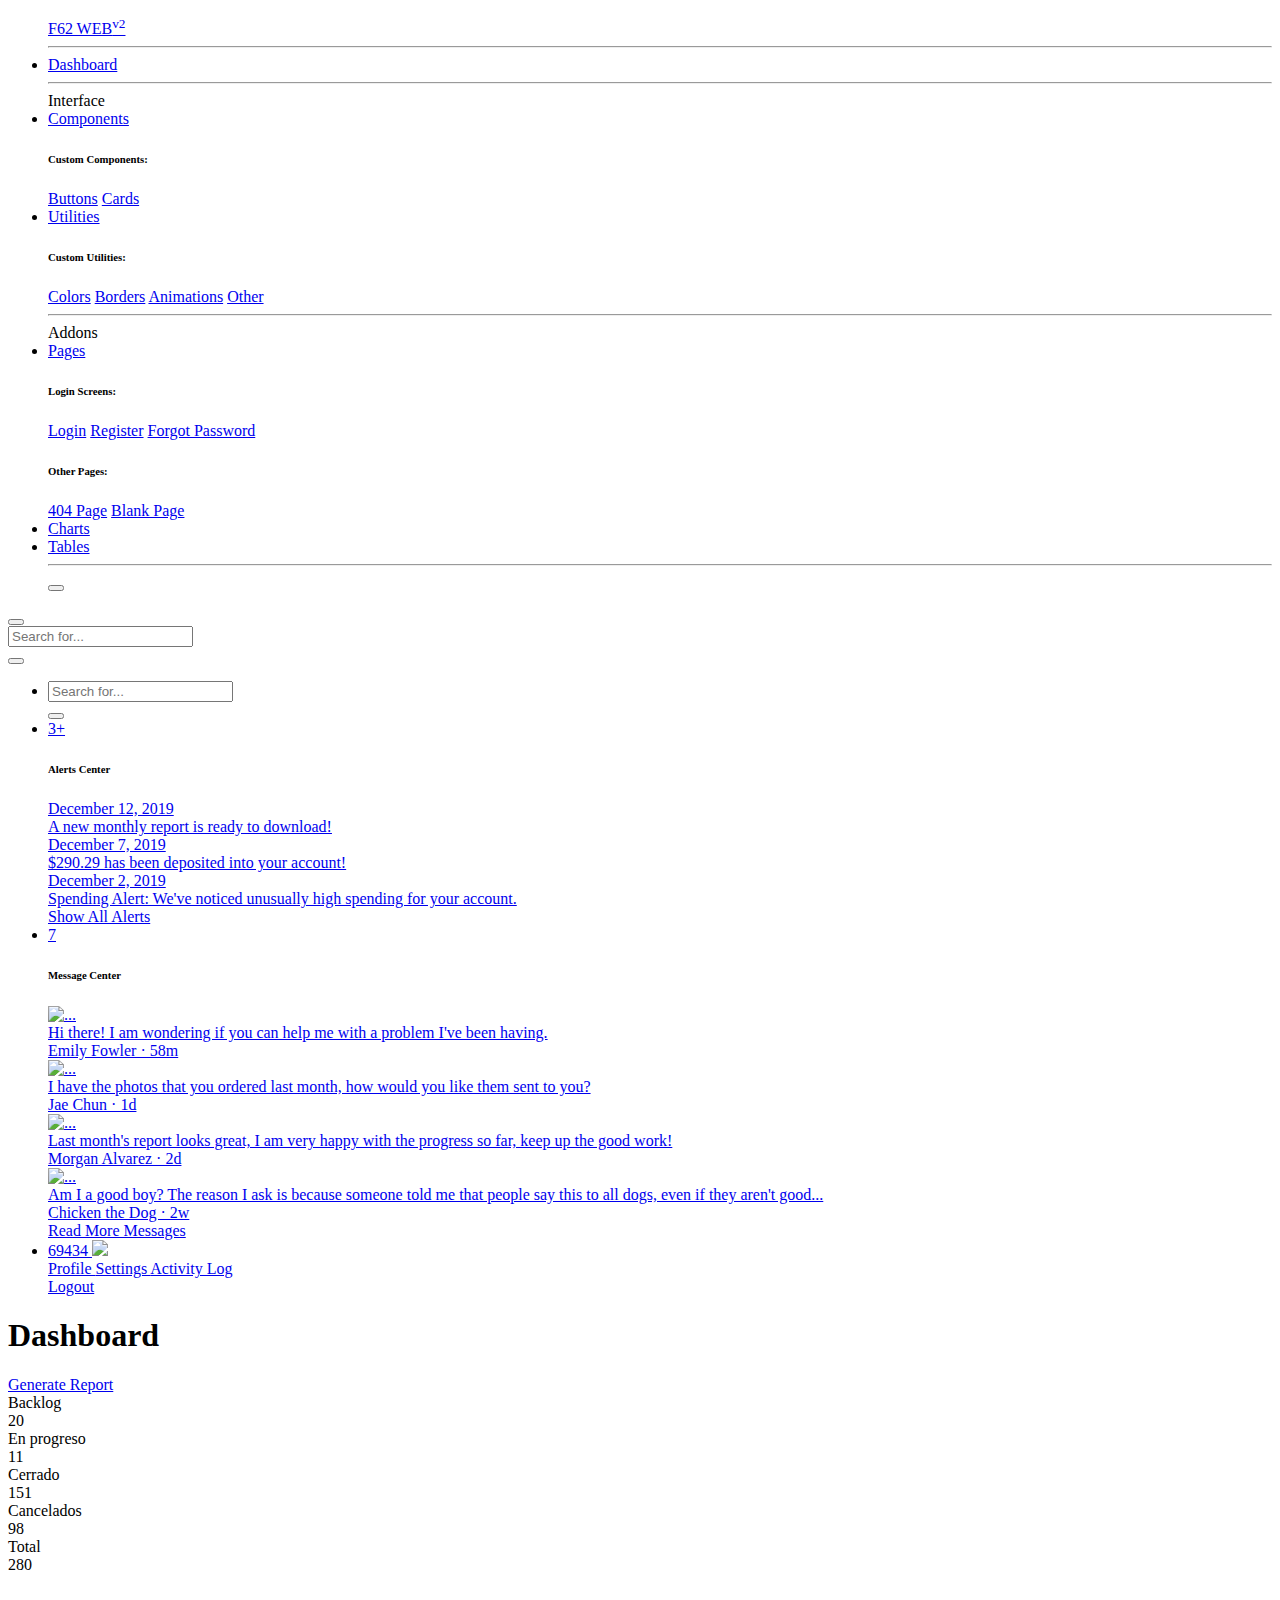
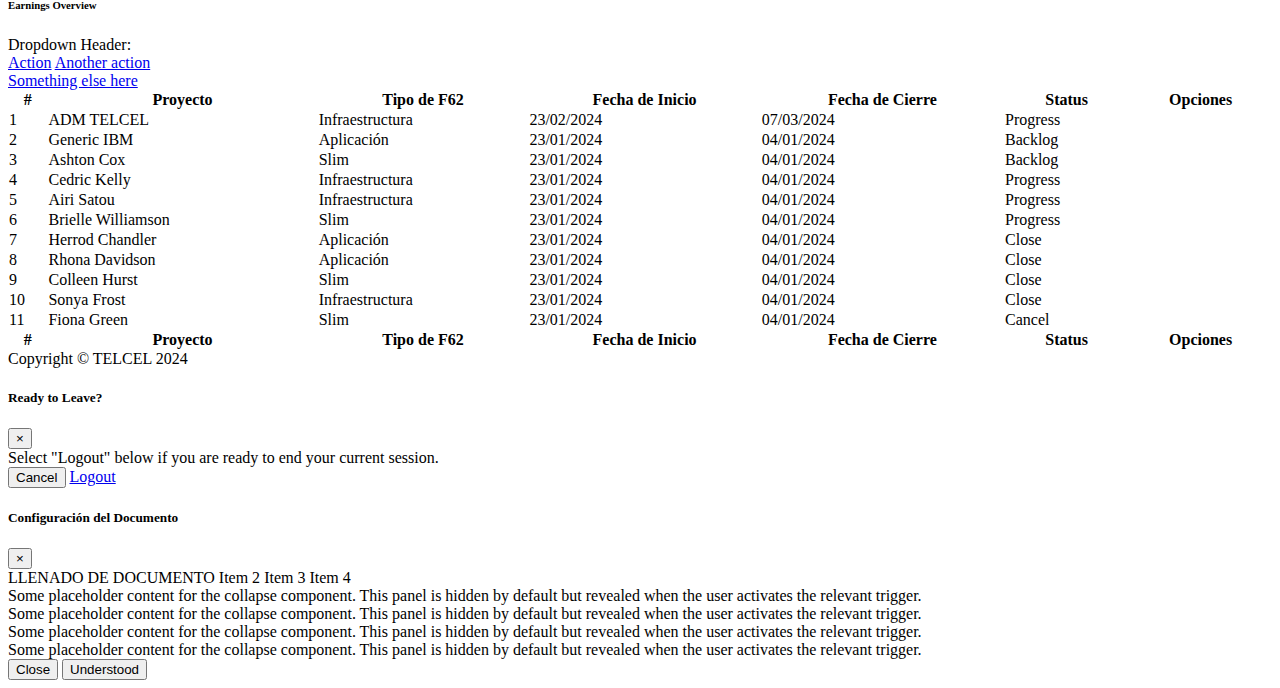
==== index.html @ 9504c186 "Add files via upload" ====
<!DOCTYPE html>
<html lang="en">

<head>

    <meta charset="utf-8">
    <meta http-equiv="X-UA-Compatible" content="IE=edge">
    <meta name="viewport" content="width=device-width, initial-scale=1, shrink-to-fit=no">
    <meta name="description" content="">
    <meta name="author" content="">

    <title>F62 WEB</title>

    <!-- Custom fonts for this template-->
    <link href="vendor/fontawesome-free/css/all.min.css" rel="stylesheet" type="text/css">
    <link
        href="https://fonts.googleapis.com/css?family=Nunito:200,200i,300,300i,400,400i,600,600i,700,700i,800,800i,900,900i"
        rel="stylesheet">

    <!-- Custom styles for this template-->
    <link href="css/sb-admin-2.min.css" rel="stylesheet">
    <link href="vendor/datatables/dataTables.bootstrap4.min.css" rel="stylesheet">

</head>

<body id="page-top">

    <!-- Page Wrapper -->
    <div id="wrapper">

        <!-- Sidebar -->
        <ul class="navbar-nav bg-gradient-primary sidebar sidebar-dark accordion" id="accordionSidebar">

            <!-- Sidebar - Brand -->
            <a class="sidebar-brand d-flex align-items-center justify-content-center" href="index.html">
                <div class="sidebar-brand-icon rotate-n-15">
                    <i class="fas fa-laugh-wink"></i>
                </div>
                <div class="sidebar-brand-text mx-3">F62 WEB<sup>v2</sup></div>
            </a>

            <!-- Divider -->
            <hr class="sidebar-divider my-0">

            <!-- Nav Item - Dashboard -->
            <li class="nav-item active">
                <a class="nav-link" href="index.html">
                    <i class="fas fa-fw fa-tachometer-alt"></i>
                    <span>Dashboard</span></a>
            </li>

            <!-- Divider -->
            <hr class="sidebar-divider">

            <!-- Heading -->
            <div class="sidebar-heading">
                Interface
            </div>

            <!-- Nav Item - Pages Collapse Menu -->
            <li class="nav-item">
                <a class="nav-link collapsed" href="#" data-toggle="collapse" data-target="#collapseTwo"
                    aria-expanded="true" aria-controls="collapseTwo">
                    <i class="fas fa-fw fa-cog"></i>
                    <span>Components</span>
                </a>
                <div id="collapseTwo" class="collapse" aria-labelledby="headingTwo" data-parent="#accordionSidebar">
                    <div class="bg-white py-2 collapse-inner rounded">
                        <h6 class="collapse-header">Custom Components:</h6>
                        <a class="collapse-item" href="buttons.html">Buttons</a>
                        <a class="collapse-item" href="cards.html">Cards</a>
                    </div>
                </div>
            </li>

            <!-- Nav Item - Utilities Collapse Menu -->
            <li class="nav-item">
                <a class="nav-link collapsed" href="#" data-toggle="collapse" data-target="#collapseUtilities"
                    aria-expanded="true" aria-controls="collapseUtilities">
                    <i class="fas fa-fw fa-wrench"></i>
                    <span>Utilities</span>
                </a>
                <div id="collapseUtilities" class="collapse" aria-labelledby="headingUtilities"
                    data-parent="#accordionSidebar">
                    <div class="bg-white py-2 collapse-inner rounded">
                        <h6 class="collapse-header">Custom Utilities:</h6>
                        <a class="collapse-item" href="utilities-color.html">Colors</a>
                        <a class="collapse-item" href="utilities-border.html">Borders</a>
                        <a class="collapse-item" href="utilities-animation.html">Animations</a>
                        <a class="collapse-item" href="utilities-other.html">Other</a>
                    </div>
                </div>
            </li>

            <!-- Divider -->
            <hr class="sidebar-divider">

            <!-- Heading -->
            <div class="sidebar-heading">
                Addons
            </div>

            <!-- Nav Item - Pages Collapse Menu -->
            <li class="nav-item">
                <a class="nav-link collapsed" href="#" data-toggle="collapse" data-target="#collapsePages"
                    aria-expanded="true" aria-controls="collapsePages">
                    <i class="fas fa-fw fa-folder"></i>
                    <span>Pages</span>
                </a>
                <div id="collapsePages" class="collapse" aria-labelledby="headingPages" data-parent="#accordionSidebar">
                    <div class="bg-white py-2 collapse-inner rounded">
                        <h6 class="collapse-header">Login Screens:</h6>
                        <a class="collapse-item" href="login.html">Login</a>
                        <a class="collapse-item" href="register.html">Register</a>
                        <a class="collapse-item" href="forgot-password.html">Forgot Password</a>
                        <div class="collapse-divider"></div>
                        <h6 class="collapse-header">Other Pages:</h6>
                        <a class="collapse-item" href="404.html">404 Page</a>
                        <a class="collapse-item" href="blank.html">Blank Page</a>
                    </div>
                </div>
            </li>

            <!-- Nav Item - Charts -->
            <li class="nav-item">
                <a class="nav-link" href="charts.html">
                    <i class="fas fa-fw fa-chart-area"></i>
                    <span>Charts</span></a>
            </li>

            <!-- Nav Item - Tables -->
            <li class="nav-item">
                <a class="nav-link" href="tables.html">
                    <i class="fas fa-fw fa-table"></i>
                    <span>Tables</span></a>
            </li>

            <!-- Divider -->
            <hr class="sidebar-divider d-none d-md-block">

            <!-- Sidebar Toggler (Sidebar) -->
            <div class="text-center d-none d-md-inline">
                <button class="rounded-circle border-0" id="sidebarToggle"></button>
            </div>

            <!-- Sidebar Message -->
            <!--<div class="sidebar-card d-none d-lg-flex">
                <img class="sidebar-card-illustration mb-2" src="img/undraw_rocket.svg" alt="...">
                <p class="text-center mb-2"><strong>SB Admin Pro</strong> is packed with premium features, components, and more!</p>
                <a class="btn btn-success btn-sm" href="https://startbootstrap.com/theme/sb-admin-pro">Upgrade to Pro!</a>
            </div>-->

        </ul>
        <!-- End of Sidebar -->

        <!-- Content Wrapper -->
        <div id="content-wrapper" class="d-flex flex-column">

            <!-- Main Content -->
            <div id="content">

                <!-- Topbar -->
                <nav class="navbar navbar-expand navbar-light bg-white topbar mb-4 static-top shadow">

                    <!-- Sidebar Toggle (Topbar) -->
                    <button id="sidebarToggleTop" class="btn btn-link d-md-none rounded-circle mr-3">
                        <i class="fa fa-bars"></i>
                    </button>

                    <!-- Topbar Search -->
                    <form
                        class="d-none d-sm-inline-block form-inline mr-auto ml-md-3 my-2 my-md-0 mw-100 navbar-search">
                        <div class="input-group">
                            <input type="text" class="form-control bg-light border-0 small" placeholder="Search for..."
                                aria-label="Search" aria-describedby="basic-addon2">
                            <div class="input-group-append">
                                <button class="btn btn-primary" type="button">
                                    <i class="fas fa-search fa-sm"></i>
                                </button>
                            </div>
                        </div>
                    </form>

                    <!-- Topbar Navbar -->
                    <ul class="navbar-nav ml-auto">

                        <!-- Nav Item - Search Dropdown (Visible Only XS) -->
                        <li class="nav-item dropdown no-arrow d-sm-none">
                            <a class="nav-link dropdown-toggle" href="#" id="searchDropdown" role="button"
                                data-toggle="dropdown" aria-haspopup="true" aria-expanded="false">
                                <i class="fas fa-search fa-fw"></i>
                            </a>
                            <!-- Dropdown - Messages -->
                            <div class="dropdown-menu dropdown-menu-right p-3 shadow animated--grow-in"
                                aria-labelledby="searchDropdown">
                                <form class="form-inline mr-auto w-100 navbar-search">
                                    <div class="input-group">
                                        <input type="text" class="form-control bg-light border-0 small"
                                            placeholder="Search for..." aria-label="Search"
                                            aria-describedby="basic-addon2">
                                        <div class="input-group-append">
                                            <button class="btn btn-primary" type="button">
                                                <i class="fas fa-search fa-sm"></i>
                                            </button>
                                        </div>
                                    </div>
                                </form>
                            </div>
                        </li>

                        <!-- Nav Item - Alerts -->
                        <li class="nav-item dropdown no-arrow mx-1">
                            <a class="nav-link dropdown-toggle" href="#" id="alertsDropdown" role="button"
                                data-toggle="dropdown" aria-haspopup="true" aria-expanded="false">
                                <i class="fas fa-bell fa-fw"></i>
                                <!-- Counter - Alerts -->
                                <span class="badge badge-danger badge-counter">3+</span>
                            </a>
                            <!-- Dropdown - Alerts -->
                            <div class="dropdown-list dropdown-menu dropdown-menu-right shadow animated--grow-in"
                                aria-labelledby="alertsDropdown">
                                <h6 class="dropdown-header">
                                    Alerts Center
                                </h6>
                                <a class="dropdown-item d-flex align-items-center" href="#">
                                    <div class="mr-3">
                                        <div class="icon-circle bg-primary">
                                            <i class="fas fa-file-alt text-white"></i>
                                        </div>
                                    </div>
                                    <div>
                                        <div class="small text-gray-500">December 12, 2019</div>
                                        <span class="font-weight-bold">A new monthly report is ready to download!</span>
                                    </div>
                                </a>
                                <a class="dropdown-item d-flex align-items-center" href="#">
                                    <div class="mr-3">
                                        <div class="icon-circle bg-success">
                                            <i class="fas fa-donate text-white"></i>
                                        </div>
                                    </div>
                                    <div>
                                        <div class="small text-gray-500">December 7, 2019</div>
                                        $290.29 has been deposited into your account!
                                    </div>
                                </a>
                                <a class="dropdown-item d-flex align-items-center" href="#">
                                    <div class="mr-3">
                                        <div class="icon-circle bg-warning">
                                            <i class="fas fa-exclamation-triangle text-white"></i>
                                        </div>
                                    </div>
                                    <div>
                                        <div class="small text-gray-500">December 2, 2019</div>
                                        Spending Alert: We've noticed unusually high spending for your account.
                                    </div>
                                </a>
                                <a class="dropdown-item text-center small text-gray-500" href="#">Show All Alerts</a>
                            </div>
                        </li>

                        <!-- Nav Item - Messages -->
                        <li class="nav-item dropdown no-arrow mx-1">
                            <a class="nav-link dropdown-toggle" href="#" id="messagesDropdown" role="button"
                                data-toggle="dropdown" aria-haspopup="true" aria-expanded="false">
                                <i class="fas fa-envelope fa-fw"></i>
                                <!-- Counter - Messages -->
                                <span class="badge badge-danger badge-counter">7</span>
                            </a>
                            <!-- Dropdown - Messages -->
                            <div class="dropdown-list dropdown-menu dropdown-menu-right shadow animated--grow-in"
                                aria-labelledby="messagesDropdown">
                                <h6 class="dropdown-header">
                                    Message Center
                                </h6>
                                <a class="dropdown-item d-flex align-items-center" href="#">
                                    <div class="dropdown-list-image mr-3">
                                        <img class="rounded-circle" src="img/undraw_profile_1.svg" alt="...">
                                        <div class="status-indicator bg-success"></div>
                                    </div>
                                    <div class="font-weight-bold">
                                        <div class="text-truncate">Hi there! I am wondering if you can help me with a
                                            problem I've been having.</div>
                                        <div class="small text-gray-500">Emily Fowler · 58m</div>
                                    </div>
                                </a>
                                <a class="dropdown-item d-flex align-items-center" href="#">
                                    <div class="dropdown-list-image mr-3">
                                        <img class="rounded-circle" src="img/undraw_profile_2.svg" alt="...">
                                        <div class="status-indicator"></div>
                                    </div>
                                    <div>
                                        <div class="text-truncate">I have the photos that you ordered last month, how
                                            would you like them sent to you?</div>
                                        <div class="small text-gray-500">Jae Chun · 1d</div>
                                    </div>
                                </a>
                                <a class="dropdown-item d-flex align-items-center" href="#">
                                    <div class="dropdown-list-image mr-3">
                                        <img class="rounded-circle" src="img/undraw_profile_3.svg" alt="...">
                                        <div class="status-indicator bg-warning"></div>
                                    </div>
                                    <div>
                                        <div class="text-truncate">Last month's report looks great, I am very happy with
                                            the progress so far, keep up the good work!</div>
                                        <div class="small text-gray-500">Morgan Alvarez · 2d</div>
                                    </div>
                                </a>
                                <a class="dropdown-item d-flex align-items-center" href="#">
                                    <div class="dropdown-list-image mr-3">
                                        <img class="rounded-circle" src="https://source.unsplash.com/Mv9hjnEUHR4/60x60"
                                            alt="...">
                                        <div class="status-indicator bg-success"></div>
                                    </div>
                                    <div>
                                        <div class="text-truncate">Am I a good boy? The reason I ask is because someone
                                            told me that people say this to all dogs, even if they aren't good...</div>
                                        <div class="small text-gray-500">Chicken the Dog · 2w</div>
                                    </div>
                                </a>
                                <a class="dropdown-item text-center small text-gray-500" href="#">Read More Messages</a>
                            </div>
                        </li>

                        <div class="topbar-divider d-none d-sm-block"></div>

                        <!-- Nav Item - User Information -->
                        <li class="nav-item dropdown no-arrow">
                            <a class="nav-link dropdown-toggle" href="#" id="userDropdown" role="button"
                                data-toggle="dropdown" aria-haspopup="true" aria-expanded="false">
                                <span class="mr-2 d-none d-lg-inline text-gray-600 small">69434</span>
                                <img class="img-profile rounded-circle" src="img/undraw_profile.svg">
                            </a>
                            <!-- Dropdown - User Information -->
                            <div class="dropdown-menu dropdown-menu-right shadow animated--grow-in"
                                aria-labelledby="userDropdown">
                                <a class="dropdown-item" href="#">
                                    <i class="fas fa-user fa-sm fa-fw mr-2 text-gray-400"></i>
                                    Profile
                                </a>
                                <a class="dropdown-item" href="#">
                                    <i class="fas fa-cogs fa-sm fa-fw mr-2 text-gray-400"></i>
                                    Settings
                                </a>
                                <a class="dropdown-item" href="#">
                                    <i class="fas fa-list fa-sm fa-fw mr-2 text-gray-400"></i>
                                    Activity Log
                                </a>
                                <div class="dropdown-divider"></div>
                                <a class="dropdown-item" href="#" data-toggle="modal" data-target="#logoutModal">
                                    <i class="fas fa-sign-out-alt fa-sm fa-fw mr-2 text-gray-400"></i>
                                    Logout
                                </a>
                            </div>
                        </li>

                    </ul>

                </nav>
                <!-- End of Topbar -->

                <!-- Begin Page Content -->
                <div class="container-fluid">

                    <!-- Page Heading -->
                    <div class="d-sm-flex align-items-center justify-content-between mb-4">
                        <h1 class="h3 mb-0 text-gray-800">Dashboard</h1>
                        <a href="#" class="d-none d-sm-inline-block btn btn-sm btn-primary shadow-sm"><i
                                class="fas fa-download fa-sm text-white-50"></i> Generate Report</a>
                    </div>

                    <!-- Content Row -->
                    <div class="row justify-content-center">

                        <!-- Earnings (Monthly) Card Example -->
                        <div class="col-xl-2 col-md-6 mb-4">
                            <div class="card border-left-secondary shadow h-100 py-2">
                                <div class="card-body">
                                    <div class="row no-gutters align-items-center">
                                        <div class="col mr-2">
                                            <div class="text-xs font-weight-bold text-secondary text-uppercase mb-1">
                                                Backlog</div>
                                            <div class="h5 mb-0 font-weight-bold text-gray-800">20</div>
                                        </div>
                                        <div class="col-auto">
                                            <i class="fas fa-clock fa-2x text-gray-300"></i>
                                        </div>
                                    </div>
                                </div>
                            </div>
                        </div>

                        <!-- Earnings (Monthly) Card Example -->
                        <div class="col-xl-2 col-md-6 mb-4">
                            <div class="card border-left-primary shadow h-100 py-2">
                                <div class="card-body">
                                    <div class="row no-gutters align-items-center">
                                        <div class="col mr-2">
                                            <div class="text-xs font-weight-bold text-primary text-uppercase mb-1">
                                                En progreso</div>
                                            <div class="h5 mb-0 font-weight-bold text-gray-800">11</div>
                                        </div>
                                        <div class="col-auto">
                                            <i class="fas fa-pencil-alt fa-2x text-gray-300"></i>
                                        </div>
                                    </div>
                                </div>
                            </div>
                        </div>

                        <!-- Earnings (Monthly) Card Example -->
                        <div class="col-xl-2 col-md-6 mb-4">
                            <div class="card border-left-success shadow h-100 py-2">
                                <div class="card-body">
                                    <div class="row no-gutters align-items-center">
                                        <div class="col mr-2">
                                            <div class="text-xs font-weight-bold text-success text-uppercase mb-1">
                                                Cerrado</div>
                                            <div class="h5 mb-0 font-weight-bold text-gray-800">151</div>
                                        </div>
                                        <div class="col-auto">
                                            <i class="fas fa-door-closed fa-2x text-gray-300"></i>
                                        </div>
                                    </div>
                                </div>
                            </div>
                        </div>

                        <!-- Pending Requests Card Example -->
                        <div class="col-xl-2 col-md-6 mb-4">
                            <div class="card border-left-danger shadow h-100 py-2">
                                <div class="card-body">
                                    <div class="row no-gutters align-items-center">
                                        <div class="col mr-2">
                                            <div class="text-xs font-weight-bold text-danger text-uppercase mb-1">
                                                Cancelados</div>
                                            <div class="h5 mb-0 font-weight-bold text-gray-800">98</div>
                                        </div>
                                        <div class="col-auto">
                                            <i class="fas fa-times-circle fa-2x text-gray-300"></i>
                                        </div>
                                    </div>
                                </div>
                            </div>
                        </div>

                        <!-- Earnings (Monthly) Card Example -->
                        <div class="col-xl-2 col-md-6 mb-4">
                            <div class="card border-left-info shadow h-100 py-2">
                                <div class="card-body">
                                    <div class="row no-gutters align-items-center">
                                        <div class="col mr-2">
                                            <div class="text-xs font-weight-bold text-info text-uppercase mb-1">Total
                                            </div>
                                            <div class="row no-gutters align-items-center">
                                                <div class="col-auto">
                                                    <div class="h5 mb-0 mr-3 font-weight-bold text-gray-800">280</div>
                                                </div>
                                                <!--<div class="col">
                                                    <div class="progress progress-sm mr-2">
                                                        <div class="progress-bar bg-info" role="progressbar"
                                                            style="width: 10%" aria-valuenow="50" aria-valuemin="0"
                                                            aria-valuemax="100"></div>
                                                    </div>
                                                </div>-->
                                            </div>
                                        </div>
                                        <div class="col-auto">
                                            <i class="fas fa-clipboard-list fa-2x text-gray-300"></i>
                                        </div>
                                    </div>
                                </div>
                            </div>
                        </div>
                    </div>

                    <!-- Content Row -->

                    <div class="row">

                        <!-- Area Chart -->
                        <div class="col-xl-12 col-lg-12">
                            <div class="card shadow mb-4">
                                <!-- Card Header - Dropdown -->
                                <div
                                    class="card-header py-3 d-flex flex-row align-items-center justify-content-between">
                                    <h6 class="m-0 font-weight-bold text-primary">Earnings Overview</h6>
                                    <div class="dropdown no-arrow">
                                        <a class="dropdown-toggle" href="#" role="button" id="dropdownMenuLink"
                                            data-toggle="dropdown" aria-haspopup="true" aria-expanded="false">
                                            <i class="fas fa-ellipsis-v fa-sm fa-fw text-gray-400"></i>
                                        </a>
                                        <div class="dropdown-menu dropdown-menu-right shadow animated--fade-in"
                                            aria-labelledby="dropdownMenuLink">
                                            <div class="dropdown-header">Dropdown Header:</div>
                                            <a class="dropdown-item" href="#">Action</a>
                                            <a class="dropdown-item" href="#">Another action</a>
                                            <div class="dropdown-divider"></div>
                                            <a class="dropdown-item" href="#">Something else here</a>
                                        </div>
                                    </div>
                                </div>
                                <!-- Card Body -->
                                <div class="card-body">
                                    <!--<div class="chart-area">
                                        <canvas id="myAreaChart"></canvas>
                                    </div>-->
                                    <div class="table-responsive">
                                        <table class="table table-bordered" id="dataTable" width="100%" cellspacing="0">
                                            <thead>
                                                <tr>
                                                    <th>#</th>
                                                    <th>Proyecto</th>
                                                    <th>Tipo de F62</th>
                                                    <th>Fecha de Inicio</th>
                                                    <th>Fecha de Cierre</th>
                                                    <th>Status</th>
                                                    <th>Opciones</th>
                                                </tr>
                                            </thead>
                                            <tfoot>
                                                <tr>
                                                    <th>#</th>
                                                    <th>Proyecto</th>
                                                    <th>Tipo de F62</th>
                                                    <th>Fecha de Inicio</th>
                                                    <th>Fecha de Cierre</th>
                                                    <th>Status</th>
                                                    <th>Opciones</th>
                                                </tr>
                                            </tfoot>
                                            <tbody>
                                                <tr>
                                                    <td>1</td>
                                                    <td>ADM TELCEL</td>
                                                    <td>Infraestructura</td>
                                                    <td>23/02/2024</td>
                                                    <td>07/03/2024</td>
                                                    <td><i class="fas fa-circle text-primary"></i> Progress</td>
                                                    <td>
                                                        <a href="document.html"
                                                            class="btn btn-secondary btn-circle btn-sm">
                                                            <i class="fas fa-eye"></i>
                                                        </a>
                                                        <a class="btn btn-success btn-circle btn-sm" data-toggle="modal"
                                                            data-target="#staticBackdrop">
                                                            <i class="fas fa-cog"></i>
                                                        </a>
                                                        <a href="#" class="btn btn-primary btn-circle btn-sm">
                                                            <i class="fas fa-info-circle"></i>
                                                        </a>
                                                    </td>
                                                </tr>
                                                <tr>
                                                    <td>2</td>
                                                    <td>Generic IBM</td>
                                                    <td>Aplicación</td>
                                                    <td>23/01/2024</td>
                                                    <td>04/01/2024</td>
                                                    <td><i class="fas fa-circle text-secundary"></i> Backlog</td>
                                                    <td>
                                                        <a href="#" class="btn btn-secondary btn-circle btn-sm">
                                                            <i class="fas fa-play"></i>
                                                        </a>
                                                        <a href="#" class="btn btn-success btn-circle btn-sm">
                                                            <i class="fas fa-cog"></i>
                                                        </a>
                                                        <a href="#" class="btn btn-primary btn-circle btn-sm">
                                                            <i class="fas fa-info-circle"></i>
                                                        </a>
                                                    </td>
                                                </tr>
                                                <tr>
                                                    <td>3</td>
                                                    <td>Ashton Cox</td>
                                                    <td>Slim</td>
                                                    <td>23/01/2024</td>
                                                    <td>04/01/2024</td>
                                                    <td><i class="fas fa-circle text-secundary"></i> Backlog</td>
                                                    <td>
                                                        <a href="#" class="btn btn-secondary btn-circle btn-sm">
                                                            <i class="fas fa-play"></i>
                                                        </a>
                                                        <a href="#" class="btn btn-success btn-circle btn-sm">
                                                            <i class="fas fa-cog"></i>
                                                        </a>
                                                        <a href="#" class="btn btn-primary btn-circle btn-sm">
                                                            <i class="fas fa-info-circle"></i>
                                                        </a>
                                                    </td>
                                                </tr>
                                                <tr>
                                                    <td>4</td>
                                                    <td>Cedric Kelly</td>
                                                    <td>Infraestructura</td>
                                                    <td>23/01/2024</td>
                                                    <td>04/01/2024</td>
                                                    <td><i class="fas fa-circle text-primary"></i> Progress</td>
                                                    <td>
                                                        <a href="#" class="btn btn-secondary btn-circle btn-sm">
                                                            <i class="fas fa-eye"></i>
                                                        </a>
                                                        <a href="#" class="btn btn-success btn-circle btn-sm">
                                                            <i class="fas fa-cog"></i>
                                                        </a>
                                                        <a href="#" class="btn btn-primary btn-circle btn-sm">
                                                            <i class="fas fa-info-circle"></i>
                                                        </a>
                                                    </td>
                                                </tr>
                                                <tr>
                                                    <td>5</td>
                                                    <td>Airi Satou</td>
                                                    <td>Infraestructura</td>
                                                    <td>23/01/2024</td>
                                                    <td>04/01/2024</td>
                                                    <td><i class="fas fa-circle text-primary"></i> Progress</td>
                                                    <td>
                                                        <a href="#" class="btn btn-secondary btn-circle btn-sm">
                                                            <i class="fas fa-eye"></i>
                                                        </a>
                                                        <a href="#" class="btn btn-success btn-circle btn-sm">
                                                            <i class="fas fa-cog"></i>
                                                        </a>
                                                        <a href="#" class="btn btn-primary btn-circle btn-sm">
                                                            <i class="fas fa-info-circle"></i>
                                                        </a>
                                                    </td>
                                                </tr>
                                                <tr>
                                                    <td>6</td>
                                                    <td>Brielle Williamson</td>
                                                    <td>Slim</td>
                                                    <td>23/01/2024</td>
                                                    <td>04/01/2024</td>
                                                    <td><i class="fas fa-circle text-primary"></i> Progress</td>
                                                    <td>
                                                        <a href="#" class="btn btn-secondary btn-circle btn-sm">
                                                            <i class="fas fa-eye"></i>
                                                        </a>
                                                        <a href="#" class="btn btn-success btn-circle btn-sm">
                                                            <i class="fas fa-cog"></i>
                                                        </a>
                                                        <a href="#" class="btn btn-primary btn-circle btn-sm">
                                                            <i class="fas fa-info-circle"></i>
                                                        </a>
                                                    </td>
                                                </tr>
                                                <tr>
                                                    <td>7</td>
                                                    <td>Herrod Chandler</td>
                                                    <td>Aplicación</td>
                                                    <td>23/01/2024</td>
                                                    <td>04/01/2024</td>
                                                    <td><i class="fas fa-circle text-success"></i> Close</td>
                                                    <td>
                                                        <a href="#" class="btn btn-secondary btn-circle btn-sm">
                                                            <i class="fas fa-eye"></i>
                                                        </a>
                                                        <a href="#" class="btn btn-primary btn-circle btn-sm">
                                                            <i class="fas fa-info-circle"></i>
                                                        </a>
                                                        <a href="" class="btn btn-danger btn-circle btn-sm">
                                                            <i class="fas fa-file-download"></i>
                                                        </a>
                                                    </td>
                                                </tr>
                                                <tr>
                                                    <td>8</td>
                                                    <td>Rhona Davidson</td>
                                                    <td>Aplicación</td>
                                                    <td>23/01/2024</td>
                                                    <td>04/01/2024</td>
                                                    <td><i class="fas fa-circle text-success"></i> Close</td>
                                                    <td>
                                                        <a href="#" class="btn btn-secondary btn-circle btn-sm">
                                                            <i class="fas fa-eye"></i>
                                                        </a>
                                                        <a href="#" class="btn btn-primary btn-circle btn-sm">
                                                            <i class="fas fa-info-circle"></i>
                                                        </a>
                                                    </td>
                                                </tr>
                                                <tr>
                                                    <td>9</td>
                                                    <td>Colleen Hurst</td>
                                                    <td>Slim</td>
                                                    <td>23/01/2024</td>
                                                    <td>04/01/2024</td>
                                                    <td><i class="fas fa-circle text-success"></i> Close</td>
                                                    <td>
                                                        <a href="#" class="btn btn-secondary btn-circle btn-sm">
                                                            <i class="fas fa-eye"></i>
                                                        </a>
                                                        <a href="#" class="btn btn-primary btn-circle btn-sm">
                                                            <i class="fas fa-info-circle"></i>
                                                        </a>
                                                    </td>
                                                </tr>
                                                <tr>
                                                    <td>10</td>
                                                    <td>Sonya Frost</td>
                                                    <td>Infraestructura</td>
                                                    <td>23/01/2024</td>
                                                    <td>04/01/2024</td>
                                                    <td><i class="fas fa-circle text-success"></i> Close</td>
                                                    <td>
                                                        <a href="#" class="btn btn-secondary btn-circle btn-sm">
                                                            <i class="fas fa-eye"></i>
                                                        </a>
                                                        <a href="#" class="btn btn-primary btn-circle btn-sm">
                                                            <i class="fas fa-info-circle"></i>
                                                        </a>
                                                    </td>
                                                </tr>
                                                <tr>
                                                    <td>11</td>
                                                    <td>Fiona Green</td>
                                                    <td>Slim</td>
                                                    <td>23/01/2024</td>
                                                    <td>04/01/2024</td>
                                                    <td><i class="fas fa-circle text-danger"></i> Cancel</td>
                                                    <td>
                                                        <a href="#" class="btn btn-success btn-circle btn-sm">
                                                            <i class="fas fa-cog"></i>
                                                        </a>
                                                        <a href="#" class="btn btn-primary btn-circle btn-sm">
                                                            <i class="fas fa-info-circle"></i>
                                                        </a>
                                                    </td>
                                                </tr>
                                            </tbody>
                                        </table>
                                    </div>
                                </div>
                            </div>
                        </div>

                        <!-- Pie Chart -->
                        <!--<div class="col-xl-4 col-lg-5">
                            <div class="card shadow mb-4">
                                Card Header - Dropdown
                                <div
                                    class="card-header py-3 d-flex flex-row align-items-center justify-content-between">
                                    <h6 class="m-0 font-weight-bold text-primary">Documentos</h6>
                                    <div class="dropdown no-arrow">
                                        <a class="dropdown-toggle" href="#" role="button" id="dropdownMenuLink"
                                            data-toggle="dropdown" aria-haspopup="true" aria-expanded="false">
                                            <i class="fas fa-ellipsis-v fa-sm fa-fw text-gray-400"></i>
                                        </a>
                                        <div class="dropdown-menu dropdown-menu-right shadow animated--fade-in"
                                            aria-labelledby="dropdownMenuLink">
                                            <div class="dropdown-header">Dropdown Header:</div>
                                            <a class="dropdown-item" href="#">Action</a>
                                            <a class="dropdown-item" href="#">Another action</a>
                                            <div class="dropdown-divider"></div>
                                            <a class="dropdown-item" href="#">Something else here</a>
                                        </div>
                                    </div>
                                </div>
                                 Card Body
                                <div class="card-body">
                                    <div class="chart-pie pt-4 pb-2">
                                        <canvas id="myPieChart"></canvas>
                                    </div>
                                    <div class="mt-4 text-center small">
                                        <span class="mr-2">
                                            <i class="fas fa-circle text-secundary"></i> Backlog
                                        </span>
                                        <span class="mr-2">
                                            <i class="fas fa-circle text-primary"></i> Progress
                                        </span>
                                        <span class="mr-2">
                                            <i class="fas fa-circle text-success"></i> Close
                                        </span>
                                        <span class="mr-2">
                                            <i class="fas fa-circle text-danger"></i> Cancel
                                        </span>
                                    </div>
                                </div>
                            </div>
                        </div>-->
                    </div>


                </div>
                <!-- /.container-fluid -->

            </div>
            <!-- End of Main Content -->

            <!-- Footer -->
            <footer class="sticky-footer bg-white">
                <div class="container my-auto">
                    <div class="copyright text-center my-auto">
                        <span>Copyright &copy; TELCEL 2024</span>
                    </div>
                </div>
            </footer>
            <!-- End of Footer -->

        </div>
        <!-- End of Content Wrapper -->

    </div>
    <!-- End of Page Wrapper -->

    <!-- Scroll to Top Button-->
    <a class="scroll-to-top rounded" href="#page-top">
        <i class="fas fa-angle-up"></i>
    </a>

    <!-- Logout Modal-->
    <div class="modal fade" id="logoutModal" tabindex="-1" role="dialog" aria-labelledby="exampleModalLabel"
        aria-hidden="true">
        <div class="modal-dialog" role="document">
            <div class="modal-content">
                <div class="modal-header">
                    <h5 class="modal-title" id="exampleModalLabel">Ready to Leave?</h5>
                    <button class="close" type="button" data-dismiss="modal" aria-label="Close">
                        <span aria-hidden="true">×</span>
                    </button>
                </div>
                <div class="modal-body">Select "Logout" below if you are ready to end your current session.</div>
                <div class="modal-footer">
                    <button class="btn btn-secondary" type="button" data-dismiss="modal">Cancel</button>
                    <a class="btn btn-primary" href="login.html">Logout</a>
                </div>
            </div>
        </div>
    </div>

    <!-- Modal -->
    <div class="modal fade" id="staticBackdrop" data-backdrop="static" data-keyboard="false" tabindex="-1"
        aria-labelledby="staticBackdropLabel" aria-hidden="true">
        <div class="modal-dialog modal-xl modal-dialog-centered">
            <div class="modal-content">
                <div class="modal-header">
                    <h5 class="modal-title" id="staticBackdropLabel">Configuración del Documento</h5>
                    <button type="button" class="close" data-dismiss="modal" aria-label="Close">
                        <span aria-hidden="true">&times;</span>
                    </button>
                </div>
                <div class="modal-body">
                    <div class="container-fluid row">
                        <div class="col-xl-2 col-md-6 list-group text-center">
                            <a class="list-group-item list-group-item-action active collapsabled" data-toggle="collapse"
                                data-target="#collapseExample" aria-expanded="false"
                                aria-controls="collapseExample">LLENADO DE DOCUMENTO</a>
                            <a class="list-group-item list-group-item-action" data-toggle="collapse"
                            data-target="#collapseExample1" aria-expanded="false"
                            aria-controls="collapseExample1">Item 2</a>
                            <a class="list-group-item list-group-item-action"data-toggle="collapse"
                            data-target="#collapseExample2" aria-expanded="false"
                            aria-controls="collapseExample2">Item 3</a>
                            <a class="list-group-item list-group-item-action" data-toggle="collapse"
                            data-target="#collapseExample3" aria-expanded="false"
                            aria-controls="collapseExample3">Item 4</a>
                        </div>
                        <div class="col-xl-10 col-md-6 container-fluid">
                            <div class="collapse show" id="collapseExample">
                                <div class="card card-body">
                                    Some placeholder content for the collapse component. This panel is hidden by default
                                    but revealed when the user activates the relevant trigger.
                                </div>
                            </div>
                            <div class="collapse" id="collapseExample1">
                                <div class="card card-body">
                                    Some placeholder content for the collapse component. This panel is hidden by default
                                    but revealed when the user activates the relevant trigger.
                                </div>
                            </div>
                            <div class="collapse" id="collapseExample2">
                                <div class="card card-body">
                                    Some placeholder content for the collapse component. This panel is hidden by default
                                    but revealed when the user activates the relevant trigger.
                                </div>
                            </div>
                            <div class="collapse" id="collapseExample3">
                                <div class="card card-body">
                                    Some placeholder content for the collapse component. This panel is hidden by default
                                    but revealed when the user activates the relevant trigger.
                                </div>
                            </div>
                        </div>
                    </div>
                    <div class="modal-footer">
                        <button type="button" class="btn btn-secondary" data-dismiss="modal">Close</button>
                        <button type="button" class="btn btn-primary">Understood</button>
                    </div>
                </div>
            </div>
        </div>

        <!-- Bootstrap core JavaScript-->
        <script src="vendor/jquery/jquery.min.js"></script>
        <script src="vendor/bootstrap/js/bootstrap.bundle.min.js"></script>

        <!-- Core plugin JavaScript-->
        <script src="vendor/jquery-easing/jquery.easing.min.js"></script>
        <script src="vendor/datatables/jquery.dataTables.min.js"></script>
        <script src="vendor/datatables/dataTables.bootstrap4.min.js"></script>

        <!-- Custom scripts for all pages-->
        <script src="js/sb-admin-2.min.js"></script>

        <!-- Page level plugins -->
        <script src="vendor/chart.js/Chart.min.js"></script>

        <!-- Page level custom scripts -->
        <script src="js/demo/chart-area-demo.js"></script>
        <script src="js/demo/chart-pie-demo.js"></script>
        <script src="js/demo/datatables-demo.js"></script>
</body>

</html>
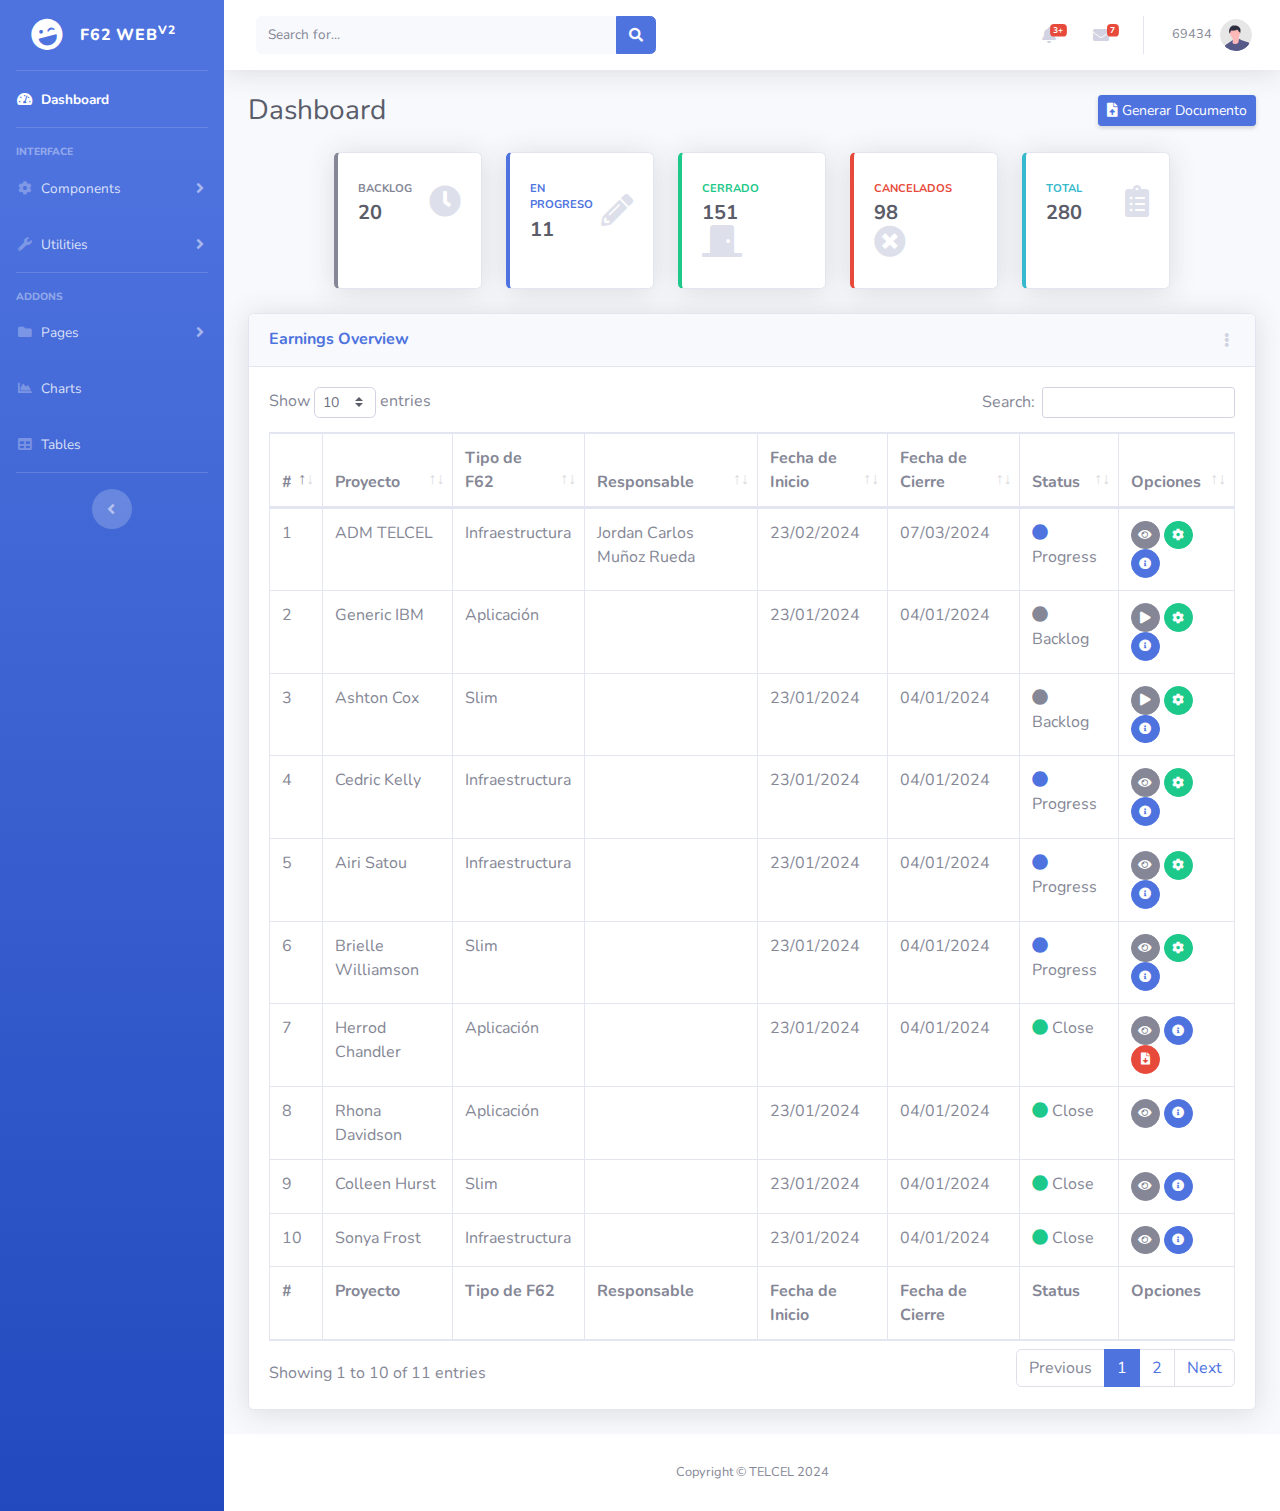
==== commit 8de7df89: "Update index.html" ====
--- a/index.html
+++ b/index.html
@@ -365,8 +365,9 @@
                     <!-- Page Heading -->
                     <div class="d-sm-flex align-items-center justify-content-between mb-4">
                         <h1 class="h3 mb-0 text-gray-800">Dashboard</h1>
-                        <a href="#" class="d-none d-sm-inline-block btn btn-sm btn-primary shadow-sm"><i
-                                class="fas fa-download fa-sm text-white-50"></i> Generate Report</a>
+                        <a href="#" class="d-none d-sm-inline-block btn btn-sm btn-primary shadow-sm"
+                            data-toggle="modal" data-target="#popGenerar">
+                            <i class="fas fa-file-upload"></i> Generar Documento</a>
                     </div>
 
                     <!-- Content Row -->
@@ -512,6 +513,7 @@
                                                     <th>#</th>
                                                     <th>Proyecto</th>
                                                     <th>Tipo de F62</th>
+                                                    <th>Responsable</th>
                                                     <th>Fecha de Inicio</th>
                                                     <th>Fecha de Cierre</th>
                                                     <th>Status</th>
@@ -523,6 +525,7 @@
                                                     <th>#</th>
                                                     <th>Proyecto</th>
                                                     <th>Tipo de F62</th>
+                                                    <th>Responsable</th>
                                                     <th>Fecha de Inicio</th>
                                                     <th>Fecha de Cierre</th>
                                                     <th>Status</th>
@@ -534,6 +537,7 @@
                                                     <td>1</td>
                                                     <td>ADM TELCEL</td>
                                                     <td>Infraestructura</td>
+                                                    <td>Jordan Carlos Muñoz Rueda</td>
                                                     <td>23/02/2024</td>
                                                     <td>07/03/2024</td>
                                                     <td><i class="fas fa-circle text-primary"></i> Progress</td>
@@ -555,6 +559,7 @@
                                                     <td>2</td>
                                                     <td>Generic IBM</td>
                                                     <td>Aplicación</td>
+                                                    <td></td>
                                                     <td>23/01/2024</td>
                                                     <td>04/01/2024</td>
                                                     <td><i class="fas fa-circle text-secundary"></i> Backlog</td>
@@ -574,6 +579,7 @@
                                                     <td>3</td>
                                                     <td>Ashton Cox</td>
                                                     <td>Slim</td>
+                                                    <td></td>
                                                     <td>23/01/2024</td>
                                                     <td>04/01/2024</td>
                                                     <td><i class="fas fa-circle text-secundary"></i> Backlog</td>
@@ -593,6 +599,7 @@
                                                     <td>4</td>
                                                     <td>Cedric Kelly</td>
                                                     <td>Infraestructura</td>
+                                                    <td></td>
                                                     <td>23/01/2024</td>
                                                     <td>04/01/2024</td>
                                                     <td><i class="fas fa-circle text-primary"></i> Progress</td>
@@ -612,6 +619,7 @@
                                                     <td>5</td>
                                                     <td>Airi Satou</td>
                                                     <td>Infraestructura</td>
+                                                    <td></td>
                                                     <td>23/01/2024</td>
                                                     <td>04/01/2024</td>
                                                     <td><i class="fas fa-circle text-primary"></i> Progress</td>
@@ -631,6 +639,7 @@
                                                     <td>6</td>
                                                     <td>Brielle Williamson</td>
                                                     <td>Slim</td>
+                                                    <td></td>
                                                     <td>23/01/2024</td>
                                                     <td>04/01/2024</td>
                                                     <td><i class="fas fa-circle text-primary"></i> Progress</td>
@@ -650,6 +659,7 @@
                                                     <td>7</td>
                                                     <td>Herrod Chandler</td>
                                                     <td>Aplicación</td>
+                                                    <td></td>
                                                     <td>23/01/2024</td>
                                                     <td>04/01/2024</td>
                                                     <td><i class="fas fa-circle text-success"></i> Close</td>
@@ -660,7 +670,7 @@
                                                         <a href="#" class="btn btn-primary btn-circle btn-sm">
                                                             <i class="fas fa-info-circle"></i>
                                                         </a>
-                                                        <a href="" class="btn btn-danger btn-circle btn-sm">
+                                                        <a href="#" class="btn btn-danger btn-circle btn-sm">
                                                             <i class="fas fa-file-download"></i>
                                                         </a>
                                                     </td>
@@ -669,6 +679,7 @@
                                                     <td>8</td>
                                                     <td>Rhona Davidson</td>
                                                     <td>Aplicación</td>
+                                                    <td></td>
                                                     <td>23/01/2024</td>
                                                     <td>04/01/2024</td>
                                                     <td><i class="fas fa-circle text-success"></i> Close</td>
@@ -685,6 +696,7 @@
                                                     <td>9</td>
                                                     <td>Colleen Hurst</td>
                                                     <td>Slim</td>
+                                                    <td></td>
                                                     <td>23/01/2024</td>
                                                     <td>04/01/2024</td>
                                                     <td><i class="fas fa-circle text-success"></i> Close</td>
@@ -701,6 +713,7 @@
                                                     <td>10</td>
                                                     <td>Sonya Frost</td>
                                                     <td>Infraestructura</td>
+                                                    <td></td>
                                                     <td>23/01/2024</td>
                                                     <td>04/01/2024</td>
                                                     <td><i class="fas fa-circle text-success"></i> Close</td>
@@ -717,6 +730,7 @@
                                                     <td>11</td>
                                                     <td>Fiona Green</td>
                                                     <td>Slim</td>
+                                                    <td></td>
                                                     <td>23/01/2024</td>
                                                     <td>04/01/2024</td>
                                                     <td><i class="fas fa-circle text-danger"></i> Cancel</td>
@@ -830,6 +844,116 @@
         </div>
     </div>
 
+    <!-- Modal para Generar documentos -->
+    <div class="modal fade" id="popGenerar" data-backdrop="static" data-keyboard="false" tabindex="-1"
+        aria-labelledby="staticBackdropLabel" aria-hidden="true">
+        <div class="modal-dialog modal-xl modal-dialog-centered">
+            <div class="modal-content">
+                <div class="modal-header">
+
+                    <button type="button" class="close" data-dismiss="modal" aria-label="Close">
+                        <span aria-hidden="true">&times;</span>
+                    </button>
+                </div>
+                <form action="">
+                    <div class="modal-body row">
+
+                        <div class="col-lg-12 container-fluid" style="margin-top: 1%;">
+                            <h5 class="modal-title font-weight-bold text-primary" id="staticBackdropLabel">NUEVO
+                                DOCUMENTO
+                            </h5>
+                        </div>
+                        <div class="container-fluid col-lg-6" style="margin-top: 3%; margin-bottom: 3%;">
+                            <div class="col-lg-12" style="padding-bottom: 4%;">
+                                <label for="">Nombre del Proyecto:</label>
+                                <div class="input-group flex-nowrap">
+                                    <div class="input-group-prepend">
+                                        <span class="input-group-text" id="addon-wrapping"><i
+                                                class="fab fa-amilia"></i></span>
+                                    </div>
+                                    <input type="text" class="form-control" placeholder="" aria-label=""
+                                        aria-describedby="addon-wrapping">
+                                </div>
+                            </div>
+                            <div class="col-lg-12" style="padding-bottom: 4%;">
+                                <label for="">Folio PE (Portafolio Empresarial):</label>
+                                <div class="input-group flex-nowrap">
+                                    <div class="input-group-prepend">
+                                        <span class="input-group-text" id="addon-wrapping"><i
+                                                class="fas fa-briefcase"></i></span>
+                                    </div>
+                                    <input type="text" class="form-control" placeholder="(Opcional)" aria-label=""
+                                        aria-describedby="addon-wrapping">
+                                </div>
+                            </div>
+                            <div class="col-lg-12">
+                                <label for="">Tipo de Documento:</label>
+                                <div class="input-group flex-nowrap">
+                                    <div class="input-group-prepend">
+                                        <span class="input-group-text" id="addon-wrapping"><i
+                                                class="fas fa-file-alt"></i></span>
+                                    </div>
+                                    <select class="custom-select" id="inputGroupSelect01">
+                                        <option selected disabled>Selecciona...</option>
+                                        <option value="1">F62 INFRAESTRUCTURA</option>
+                                        <option value="2">F62 APLICACIÓN</option>
+                                        <option value="3">F62 SLIM</option>
+                                    </select>
+                                </div>
+                            </div>
+                        </div>
+                        <div class="container-fluid col-lg-6" style="margin-top: 3%; margin-bottom: 3%;">
+                            <div class="col-lg-12" style="padding-bottom: 4%;">
+                                <label for="">Proveedor:</label>
+                                <div class="input-group flex-nowrap">
+                                    <div class="input-group-prepend">
+                                        <span class="input-group-text" id="addon-wrapping"><i
+                                                class="fas fa-user-tie"></i></span>
+                                    </div>
+                                    <select class="custom-select" id="inputGroupSelect01">
+                                        <option selected disabled>Selecciona...</option>
+                                        <option value="1">HUAWEI</option>
+                                        <option value="2">RED HAT</option>
+                                        <option value="3">MICROSOFT</option>
+                                    </select>
+                                </div>
+                            </div>
+                            <div class="col-lg-12" style="padding-bottom: 4%;">
+                                <label for="">Idioma:</label>
+                                <div class="input-group flex-nowrap">
+                                    <div class="input-group-prepend">
+                                        <span class="input-group-text" id="addon-wrapping"><i
+                                                class="fas fa-language"></i></span>
+                                    </div>
+                                    <select class="custom-select" id="inputGroupSelect01">
+                                        <option selected disabled>Selecciona...</option>
+                                        <option value="1">ESPAÑOL</option>
+                                        <option value="2">INGLES</option>
+                                    </select>
+                                </div>
+                            </div>
+                            <div class="col-lg-12">
+                                <label for="">Fecha aproximada de cierre:</label>
+                                <div class="input-group flex-nowrap">
+                                    <div class="input-group-prepend">
+                                        <span class="input-group-text" id="addon-wrapping"><i
+                                                class="fas fa-calendar-alt"></i></span>
+                                    </div>
+                                    <input class="form-control" type="date" id="fecha" name="fecha">
+                                </div>
+                            </div>
+                        </div>
+
+                    </div>
+                </form>
+                <div class="modal-footer">
+                    <button type="button" class="btn btn-secondary" data-dismiss="modal">Close</button>
+                    <button type="button" class="btn btn-primary">Understood</button>
+                </div>
+            </div>
+        </div>
+    </div>
+
     <!-- Modal -->
     <div class="modal fade" id="staticBackdrop" data-backdrop="static" data-keyboard="false" tabindex="-1"
         aria-labelledby="staticBackdropLabel" aria-hidden="true">
@@ -848,14 +972,14 @@
                                 data-target="#collapseExample" aria-expanded="false"
                                 aria-controls="collapseExample">LLENADO DE DOCUMENTO</a>
                             <a class="list-group-item list-group-item-action" data-toggle="collapse"
-                            data-target="#collapseExample1" aria-expanded="false"
-                            aria-controls="collapseExample1">Item 2</a>
-                            <a class="list-group-item list-group-item-action"data-toggle="collapse"
-                            data-target="#collapseExample2" aria-expanded="false"
-                            aria-controls="collapseExample2">Item 3</a>
+                                data-target="#collapseExample1" aria-expanded="false"
+                                aria-controls="collapseExample1">Item 2</a>
                             <a class="list-group-item list-group-item-action" data-toggle="collapse"
-                            data-target="#collapseExample3" aria-expanded="false"
-                            aria-controls="collapseExample3">Item 4</a>
+                                data-target="#collapseExample2" aria-expanded="false"
+                                aria-controls="collapseExample2">Item 3</a>
+                            <a class="list-group-item list-group-item-action" data-toggle="collapse"
+                                data-target="#collapseExample3" aria-expanded="false"
+                                aria-controls="collapseExample3">Item 4</a>
                         </div>
                         <div class="col-xl-10 col-md-6 container-fluid">
                             <div class="collapse show" id="collapseExample">
--- a/vendor/fontawesome-free/css/all.min.css
+++ b/vendor/fontawesome-free/css/all.min.css
@@ -0,0 +1,5 @@
+/*!
+ * Font Awesome Free 5.15.3 by @fontawesome - https://fontawesome.com
+ * License - https://fontawesome.com/license/free (Icons: CC BY 4.0, Fonts: SIL OFL 1.1, Code: MIT License)
+ */
+.fa,.fab,.fad,.fal,.far,.fas{-moz-osx-font-smoothing:grayscale;-webkit-font-smoothing:antialiased;display:inline-block;font-style:normal;font-variant:normal;text-rendering:auto;line-height:1}.fa-lg{font-size:1.33333em;line-height:.75em;vertical-align:-.0667em}.fa-xs{font-size:.75em}.fa-sm{font-size:.875em}.fa-1x{font-size:1em}.fa-2x{font-size:2em}.fa-3x{font-size:3em}.fa-4x{font-size:4em}.fa-5x{font-size:5em}.fa-6x{font-size:6em}.fa-7x{font-size:7em}.fa-8x{font-size:8em}.fa-9x{font-size:9em}.fa-10x{font-size:10em}.fa-fw{text-align:center;width:1.25em}.fa-ul{list-style-type:none;margin-left:2.5em;padding-left:0}.fa-ul>li{position:relative}.fa-li{left:-2em;position:absolute;text-align:center;width:2em;line-height:inherit}.fa-border{border:.08em solid #eee;border-radius:.1em;padding:.2em .25em .15em}.fa-pull-left{float:left}.fa-pull-right{float:right}.fa.fa-pull-left,.fab.fa-pull-left,.fal.fa-pull-left,.far.fa-pull-left,.fas.fa-pull-left{margin-right:.3em}.fa.fa-pull-right,.fab.fa-pull-right,.fal.fa-pull-right,.far.fa-pull-right,.fas.fa-pull-right{margin-left:.3em}.fa-spin{-webkit-animation:fa-spin 2s linear infinite;animation:fa-spin 2s linear infinite}.fa-pulse{-webkit-animation:fa-spin 1s steps(8) infinite;animation:fa-spin 1s steps(8) infinite}@-webkit-keyframes fa-spin{0%{-webkit-transform:rotate(0deg);transform:rotate(0deg)}to{-webkit-transform:rotate(1turn);transform:rotate(1turn)}}@keyframes fa-spin{0%{-webkit-transform:rotate(0deg);transform:rotate(0deg)}to{-webkit-transform:rotate(1turn);transform:rotate(1turn)}}.fa-rotate-90{-ms-filter:"progid:DXImageTransform.Microsoft.BasicImage(rotation=1)";-webkit-transform:rotate(90deg);transform:rotate(90deg)}.fa-rotate-180{-ms-filter:"progid:DXImageTransform.Microsoft.BasicImage(rotation=2)";-webkit-transform:rotate(180deg);transform:rotate(180deg)}.fa-rotate-270{-ms-filter:"progid:DXImageTransform.Microsoft.BasicImage(rotation=3)";-webkit-transform:rotate(270deg);transform:rotate(270deg)}.fa-flip-horizontal{-ms-filter:"progid:DXImageTransform.Microsoft.BasicImage(rotation=0, mirror=1)";-webkit-transform:scaleX(-1);transform:scaleX(-1)}.fa-flip-vertical{-webkit-transform:scaleY(-1);transform:scaleY(-1)}.fa-flip-both,.fa-flip-horizontal.fa-flip-vertical,.fa-flip-vertical{-ms-filter:"progid:DXImageTransform.Microsoft.BasicImage(rotation=2, mirror=1)"}.fa-flip-both,.fa-flip-horizontal.fa-flip-vertical{-webkit-transform:scale(-1);transform:scale(-1)}:root .fa-flip-both,:root .fa-flip-horizontal,:root .fa-flip-vertical,:root .fa-rotate-90,:root .fa-rotate-180,:root .fa-rotate-270{-webkit-filter:none;filter:none}.fa-stack{display:inline-block;height:2em;line-height:2em;position:relative;vertical-align:middle;width:2.5em}.fa-stack-1x,.fa-stack-2x{left:0;position:absolute;text-align:center;width:100%}.fa-stack-1x{line-height:inherit}.fa-stack-2x{font-size:2em}.fa-inverse{color:#fff}.fa-500px:before{content:"\f26e"}.fa-accessible-icon:before{content:"\f368"}.fa-accusoft:before{content:"\f369"}.fa-acquisitions-incorporated:before{content:"\f6af"}.fa-ad:before{content:"\f641"}.fa-address-book:before{content:"\f2b9"}.fa-address-card:before{content:"\f2bb"}.fa-adjust:before{content:"\f042"}.fa-adn:before{content:"\f170"}.fa-adversal:before{content:"\f36a"}.fa-affiliatetheme:before{content:"\f36b"}.fa-air-freshener:before{content:"\f5d0"}.fa-airbnb:before{content:"\f834"}.fa-algolia:before{content:"\f36c"}.fa-align-center:before{content:"\f037"}.fa-align-justify:before{content:"\f039"}.fa-align-left:before{content:"\f036"}.fa-align-right:before{content:"\f038"}.fa-alipay:before{content:"\f642"}.fa-allergies:before{content:"\f461"}.fa-amazon:before{content:"\f270"}.fa-amazon-pay:before{content:"\f42c"}.fa-ambulance:before{content:"\f0f9"}.fa-american-sign-language-interpreting:before{content:"\f2a3"}.fa-amilia:before{content:"\f36d"}.fa-anchor:before{content:"\f13d"}.fa-android:before{content:"\f17b"}.fa-angellist:before{content:"\f209"}.fa-angle-double-down:before{content:"\f103"}.fa-angle-double-left:before{content:"\f100"}.fa-angle-double-right:before{content:"\f101"}.fa-angle-double-up:before{content:"\f102"}.fa-angle-down:before{content:"\f107"}.fa-angle-left:before{content:"\f104"}.fa-angle-right:before{content:"\f105"}.fa-angle-up:before{content:"\f106"}.fa-angry:before{content:"\f556"}.fa-angrycreative:before{content:"\f36e"}.fa-angular:before{content:"\f420"}.fa-ankh:before{content:"\f644"}.fa-app-store:before{content:"\f36f"}.fa-app-store-ios:before{content:"\f370"}.fa-apper:before{content:"\f371"}.fa-apple:before{content:"\f179"}.fa-apple-alt:before{content:"\f5d1"}.fa-apple-pay:before{content:"\f415"}.fa-archive:before{content:"\f187"}.fa-archway:before{content:"\f557"}.fa-arrow-alt-circle-down:before{content:"\f358"}.fa-arrow-alt-circle-left:before{content:"\f359"}.fa-arrow-alt-circle-right:before{content:"\f35a"}.fa-arrow-alt-circle-up:before{content:"\f35b"}.fa-arrow-circle-down:before{content:"\f0ab"}.fa-arrow-circle-left:before{content:"\f0a8"}.fa-arrow-circle-right:before{content:"\f0a9"}.fa-arrow-circle-up:before{content:"\f0aa"}.fa-arrow-down:before{content:"\f063"}.fa-arrow-left:before{content:"\f060"}.fa-arrow-right:before{content:"\f061"}.fa-arrow-up:before{content:"\f062"}.fa-arrows-alt:before{content:"\f0b2"}.fa-arrows-alt-h:before{content:"\f337"}.fa-arrows-alt-v:before{content:"\f338"}.fa-artstation:before{content:"\f77a"}.fa-assistive-listening-systems:before{content:"\f2a2"}.fa-asterisk:before{content:"\f069"}.fa-asymmetrik:before{content:"\f372"}.fa-at:before{content:"\f1fa"}.fa-atlas:before{content:"\f558"}.fa-atlassian:before{content:"\f77b"}.fa-atom:before{content:"\f5d2"}.fa-audible:before{content:"\f373"}.fa-audio-description:before{content:"\f29e"}.fa-autoprefixer:before{content:"\f41c"}.fa-avianex:before{content:"\f374"}.fa-aviato:before{content:"\f421"}.fa-award:before{content:"\f559"}.fa-aws:before{content:"\f375"}.fa-baby:before{content:"\f77c"}.fa-baby-carriage:before{content:"\f77d"}.fa-backspace:before{content:"\f55a"}.fa-backward:before{content:"\f04a"}.fa-bacon:before{content:"\f7e5"}.fa-bacteria:before{content:"\e059"}.fa-bacterium:before{content:"\e05a"}.fa-bahai:before{content:"\f666"}.fa-balance-scale:before{content:"\f24e"}.fa-balance-scale-left:before{content:"\f515"}.fa-balance-scale-right:before{content:"\f516"}.fa-ban:before{content:"\f05e"}.fa-band-aid:before{content:"\f462"}.fa-bandcamp:before{content:"\f2d5"}.fa-barcode:before{content:"\f02a"}.fa-bars:before{content:"\f0c9"}.fa-baseball-ball:before{content:"\f433"}.fa-basketball-ball:before{content:"\f434"}.fa-bath:before{content:"\f2cd"}.fa-battery-empty:before{content:"\f244"}.fa-battery-full:before{content:"\f240"}.fa-battery-half:before{content:"\f242"}.fa-battery-quarter:before{content:"\f243"}.fa-battery-three-quarters:before{content:"\f241"}.fa-battle-net:before{content:"\f835"}.fa-bed:before{content:"\f236"}.fa-beer:before{content:"\f0fc"}.fa-behance:before{content:"\f1b4"}.fa-behance-square:before{content:"\f1b5"}.fa-bell:before{content:"\f0f3"}.fa-bell-slash:before{content:"\f1f6"}.fa-bezier-curve:before{content:"\f55b"}.fa-bible:before{content:"\f647"}.fa-bicycle:before{content:"\f206"}.fa-biking:before{content:"\f84a"}.fa-bimobject:before{content:"\f378"}.fa-binoculars:before{content:"\f1e5"}.fa-biohazard:before{content:"\f780"}.fa-birthday-cake:before{content:"\f1fd"}.fa-bitbucket:before{content:"\f171"}.fa-bitcoin:before{content:"\f379"}.fa-bity:before{content:"\f37a"}.fa-black-tie:before{content:"\f27e"}.fa-blackberry:before{content:"\f37b"}.fa-blender:before{content:"\f517"}.fa-blender-phone:before{content:"\f6b6"}.fa-blind:before{content:"\f29d"}.fa-blog:before{content:"\f781"}.fa-blogger:before{content:"\f37c"}.fa-blogger-b:before{content:"\f37d"}.fa-bluetooth:before{content:"\f293"}.fa-bluetooth-b:before{content:"\f294"}.fa-bold:before{content:"\f032"}.fa-bolt:before{content:"\f0e7"}.fa-bomb:before{content:"\f1e2"}.fa-bone:before{content:"\f5d7"}.fa-bong:before{content:"\f55c"}.fa-book:before{content:"\f02d"}.fa-book-dead:before{content:"\f6b7"}.fa-book-medical:before{content:"\f7e6"}.fa-book-open:before{content:"\f518"}.fa-book-reader:before{content:"\f5da"}.fa-bookmark:before{content:"\f02e"}.fa-bootstrap:before{content:"\f836"}.fa-border-all:before{content:"\f84c"}.fa-border-none:before{content:"\f850"}.fa-border-style:before{content:"\f853"}.fa-bowling-ball:before{content:"\f436"}.fa-box:before{content:"\f466"}.fa-box-open:before{content:"\f49e"}.fa-box-tissue:before{content:"\e05b"}.fa-boxes:before{content:"\f468"}.fa-braille:before{content:"\f2a1"}.fa-brain:before{content:"\f5dc"}.fa-bread-slice:before{content:"\f7ec"}.fa-briefcase:before{content:"\f0b1"}.fa-briefcase-medical:before{content:"\f469"}.fa-broadcast-tower:before{content:"\f519"}.fa-broom:before{content:"\f51a"}.fa-brush:before{content:"\f55d"}.fa-btc:before{content:"\f15a"}.fa-buffer:before{content:"\f837"}.fa-bug:before{content:"\f188"}.fa-building:before{content:"\f1ad"}.fa-bullhorn:before{content:"\f0a1"}.fa-bullseye:before{content:"\f140"}.fa-burn:before{content:"\f46a"}.fa-buromobelexperte:before{content:"\f37f"}.fa-bus:before{content:"\f207"}.fa-bus-alt:before{content:"\f55e"}.fa-business-time:before{content:"\f64a"}.fa-buy-n-large:before{content:"\f8a6"}.fa-buysellads:before{content:"\f20d"}.fa-calculator:before{content:"\f1ec"}.fa-calendar:before{content:"\f133"}.fa-calendar-alt:before{content:"\f073"}.fa-calendar-check:before{content:"\f274"}.fa-calendar-day:before{content:"\f783"}.fa-calendar-minus:before{content:"\f272"}.fa-calendar-plus:before{content:"\f271"}.fa-calendar-times:before{content:"\f273"}.fa-calendar-week:before{content:"\f784"}.fa-camera:before{content:"\f030"}.fa-camera-retro:before{content:"\f083"}.fa-campground:before{content:"\f6bb"}.fa-canadian-maple-leaf:before{content:"\f785"}.fa-candy-cane:before{content:"\f786"}.fa-cannabis:before{content:"\f55f"}.fa-capsules:before{content:"\f46b"}.fa-car:before{content:"\f1b9"}.fa-car-alt:before{content:"\f5de"}.fa-car-battery:before{content:"\f5df"}.fa-car-crash:before{content:"\f5e1"}.fa-car-side:before{content:"\f5e4"}.fa-caravan:before{content:"\f8ff"}.fa-caret-down:before{content:"\f0d7"}.fa-caret-left:before{content:"\f0d9"}.fa-caret-right:before{content:"\f0da"}.fa-caret-square-down:before{content:"\f150"}.fa-caret-square-left:before{content:"\f191"}.fa-caret-square-right:before{content:"\f152"}.fa-caret-square-up:before{content:"\f151"}.fa-caret-up:before{content:"\f0d8"}.fa-carrot:before{content:"\f787"}.fa-cart-arrow-down:before{content:"\f218"}.fa-cart-plus:before{content:"\f217"}.fa-cash-register:before{content:"\f788"}.fa-cat:before{content:"\f6be"}.fa-cc-amazon-pay:before{content:"\f42d"}.fa-cc-amex:before{content:"\f1f3"}.fa-cc-apple-pay:before{content:"\f416"}.fa-cc-diners-club:before{content:"\f24c"}.fa-cc-discover:before{content:"\f1f2"}.fa-cc-jcb:before{content:"\f24b"}.fa-cc-mastercard:before{content:"\f1f1"}.fa-cc-paypal:before{content:"\f1f4"}.fa-cc-stripe:before{content:"\f1f5"}.fa-cc-visa:before{content:"\f1f0"}.fa-centercode:before{content:"\f380"}.fa-centos:before{content:"\f789"}.fa-certificate:before{content:"\f0a3"}.fa-chair:before{content:"\f6c0"}.fa-chalkboard:before{content:"\f51b"}.fa-chalkboard-teacher:before{content:"\f51c"}.fa-charging-station:before{content:"\f5e7"}.fa-chart-area:before{content:"\f1fe"}.fa-chart-bar:before{content:"\f080"}.fa-chart-line:before{content:"\f201"}.fa-chart-pie:before{content:"\f200"}.fa-check:before{content:"\f00c"}.fa-check-circle:before{content:"\f058"}.fa-check-double:before{content:"\f560"}.fa-check-square:before{content:"\f14a"}.fa-cheese:before{content:"\f7ef"}.fa-chess:before{content:"\f439"}.fa-chess-bishop:before{content:"\f43a"}.fa-chess-board:before{content:"\f43c"}.fa-chess-king:before{content:"\f43f"}.fa-chess-knight:before{content:"\f441"}.fa-chess-pawn:before{content:"\f443"}.fa-chess-queen:before{content:"\f445"}.fa-chess-rook:before{content:"\f447"}.fa-chevron-circle-down:before{content:"\f13a"}.fa-chevron-circle-left:before{content:"\f137"}.fa-chevron-circle-right:before{content:"\f138"}.fa-chevron-circle-up:before{content:"\f139"}.fa-chevron-down:before{content:"\f078"}.fa-chevron-left:before{content:"\f053"}.fa-chevron-right:before{content:"\f054"}.fa-chevron-up:before{content:"\f077"}.fa-child:before{content:"\f1ae"}.fa-chrome:before{content:"\f268"}.fa-chromecast:before{content:"\f838"}.fa-church:before{content:"\f51d"}.fa-circle:before{content:"\f111"}.fa-circle-notch:before{content:"\f1ce"}.fa-city:before{content:"\f64f"}.fa-clinic-medical:before{content:"\f7f2"}.fa-clipboard:before{content:"\f328"}.fa-clipboard-check:before{content:"\f46c"}.fa-clipboard-list:before{content:"\f46d"}.fa-clock:before{content:"\f017"}.fa-clone:before{content:"\f24d"}.fa-closed-captioning:before{content:"\f20a"}.fa-cloud:before{content:"\f0c2"}.fa-cloud-download-alt:before{content:"\f381"}.fa-cloud-meatball:before{content:"\f73b"}.fa-cloud-moon:before{content:"\f6c3"}.fa-cloud-moon-rain:before{content:"\f73c"}.fa-cloud-rain:before{content:"\f73d"}.fa-cloud-showers-heavy:before{content:"\f740"}.fa-cloud-sun:before{content:"\f6c4"}.fa-cloud-sun-rain:before{content:"\f743"}.fa-cloud-upload-alt:before{content:"\f382"}.fa-cloudflare:before{content:"\e07d"}.fa-cloudscale:before{content:"\f383"}.fa-cloudsmith:before{content:"\f384"}.fa-cloudversify:before{content:"\f385"}.fa-cocktail:before{content:"\f561"}.fa-code:before{content:"\f121"}.fa-code-branch:before{content:"\f126"}.fa-codepen:before{content:"\f1cb"}.fa-codiepie:before{content:"\f284"}.fa-coffee:before{content:"\f0f4"}.fa-cog:before{content:"\f013"}.fa-cogs:before{content:"\f085"}.fa-coins:before{content:"\f51e"}.fa-columns:before{content:"\f0db"}.fa-comment:before{content:"\f075"}.fa-comment-alt:before{content:"\f27a"}.fa-comment-dollar:before{content:"\f651"}.fa-comment-dots:before{content:"\f4ad"}.fa-comment-medical:before{content:"\f7f5"}.fa-comment-slash:before{content:"\f4b3"}.fa-comments:before{content:"\f086"}.fa-comments-dollar:before{content:"\f653"}.fa-compact-disc:before{content:"\f51f"}.fa-compass:before{content:"\f14e"}.fa-compress:before{content:"\f066"}.fa-compress-alt:before{content:"\f422"}.fa-compress-arrows-alt:before{content:"\f78c"}.fa-concierge-bell:before{content:"\f562"}.fa-confluence:before{content:"\f78d"}.fa-connectdevelop:before{content:"\f20e"}.fa-contao:before{content:"\f26d"}.fa-cookie:before{content:"\f563"}.fa-cookie-bite:before{content:"\f564"}.fa-copy:before{content:"\f0c5"}.fa-copyright:before{content:"\f1f9"}.fa-cotton-bureau:before{content:"\f89e"}.fa-couch:before{content:"\f4b8"}.fa-cpanel:before{content:"\f388"}.fa-creative-commons:before{content:"\f25e"}.fa-creative-commons-by:before{content:"\f4e7"}.fa-creative-commons-nc:before{content:"\f4e8"}.fa-creative-commons-nc-eu:before{content:"\f4e9"}.fa-creative-commons-nc-jp:before{content:"\f4ea"}.fa-creative-commons-nd:before{content:"\f4eb"}.fa-creative-commons-pd:before{content:"\f4ec"}.fa-creative-commons-pd-alt:before{content:"\f4ed"}.fa-creative-commons-remix:before{content:"\f4ee"}.fa-creative-commons-sa:before{content:"\f4ef"}.fa-creative-commons-sampling:before{content:"\f4f0"}.fa-creative-commons-sampling-plus:before{content:"\f4f1"}.fa-creative-commons-share:before{content:"\f4f2"}.fa-creative-commons-zero:before{content:"\f4f3"}.fa-credit-card:before{content:"\f09d"}.fa-critical-role:before{content:"\f6c9"}.fa-crop:before{content:"\f125"}.fa-crop-alt:before{content:"\f565"}.fa-cross:before{content:"\f654"}.fa-crosshairs:before{content:"\f05b"}.fa-crow:before{content:"\f520"}.fa-crown:before{content:"\f521"}.fa-crutch:before{content:"\f7f7"}.fa-css3:before{content:"\f13c"}.fa-css3-alt:before{content:"\f38b"}.fa-cube:before{content:"\f1b2"}.fa-cubes:before{content:"\f1b3"}.fa-cut:before{content:"\f0c4"}.fa-cuttlefish:before{content:"\f38c"}.fa-d-and-d:before{content:"\f38d"}.fa-d-and-d-beyond:before{content:"\f6ca"}.fa-dailymotion:before{content:"\e052"}.fa-dashcube:before{content:"\f210"}.fa-database:before{content:"\f1c0"}.fa-deaf:before{content:"\f2a4"}.fa-deezer:before{content:"\e077"}.fa-delicious:before{content:"\f1a5"}.fa-democrat:before{content:"\f747"}.fa-deploydog:before{content:"\f38e"}.fa-deskpro:before{content:"\f38f"}.fa-desktop:before{content:"\f108"}.fa-dev:before{content:"\f6cc"}.fa-deviantart:before{content:"\f1bd"}.fa-dharmachakra:before{content:"\f655"}.fa-dhl:before{content:"\f790"}.fa-diagnoses:before{content:"\f470"}.fa-diaspora:before{content:"\f791"}.fa-dice:before{content:"\f522"}.fa-dice-d20:before{content:"\f6cf"}.fa-dice-d6:before{content:"\f6d1"}.fa-dice-five:before{content:"\f523"}.fa-dice-four:before{content:"\f524"}.fa-dice-one:before{content:"\f525"}.fa-dice-six:before{content:"\f526"}.fa-dice-three:before{content:"\f527"}.fa-dice-two:before{content:"\f528"}.fa-digg:before{content:"\f1a6"}.fa-digital-ocean:before{content:"\f391"}.fa-digital-tachograph:before{content:"\f566"}.fa-directions:before{content:"\f5eb"}.fa-discord:before{content:"\f392"}.fa-discourse:before{content:"\f393"}.fa-disease:before{content:"\f7fa"}.fa-divide:before{content:"\f529"}.fa-dizzy:before{content:"\f567"}.fa-dna:before{content:"\f471"}.fa-dochub:before{content:"\f394"}.fa-docker:before{content:"\f395"}.fa-dog:before{content:"\f6d3"}.fa-dollar-sign:before{content:"\f155"}.fa-dolly:before{content:"\f472"}.fa-dolly-flatbed:before{content:"\f474"}.fa-donate:before{content:"\f4b9"}.fa-door-closed:before{content:"\f52a"}.fa-door-open:before{content:"\f52b"}.fa-dot-circle:before{content:"\f192"}.fa-dove:before{content:"\f4ba"}.fa-download:before{content:"\f019"}.fa-draft2digital:before{content:"\f396"}.fa-drafting-compass:before{content:"\f568"}.fa-dragon:before{content:"\f6d5"}.fa-draw-polygon:before{content:"\f5ee"}.fa-dribbble:before{content:"\f17d"}.fa-dribbble-square:before{content:"\f397"}.fa-dropbox:before{content:"\f16b"}.fa-drum:before{content:"\f569"}.fa-drum-steelpan:before{content:"\f56a"}.fa-drumstick-bite:before{content:"\f6d7"}.fa-drupal:before{content:"\f1a9"}.fa-dumbbell:before{content:"\f44b"}.fa-dumpster:before{content:"\f793"}.fa-dumpster-fire:before{content:"\f794"}.fa-dungeon:before{content:"\f6d9"}.fa-dyalog:before{content:"\f399"}.fa-earlybirds:before{content:"\f39a"}.fa-ebay:before{content:"\f4f4"}.fa-edge:before{content:"\f282"}.fa-edge-legacy:before{content:"\e078"}.fa-edit:before{content:"\f044"}.fa-egg:before{content:"\f7fb"}.fa-eject:before{content:"\f052"}.fa-elementor:before{content:"\f430"}.fa-ellipsis-h:before{content:"\f141"}.fa-ellipsis-v:before{content:"\f142"}.fa-ello:before{content:"\f5f1"}.fa-ember:before{content:"\f423"}.fa-empire:before{content:"\f1d1"}.fa-envelope:before{content:"\f0e0"}.fa-envelope-open:before{content:"\f2b6"}.fa-envelope-open-text:before{content:"\f658"}.fa-envelope-square:before{content:"\f199"}.fa-envira:before{content:"\f299"}.fa-equals:before{content:"\f52c"}.fa-eraser:before{content:"\f12d"}.fa-erlang:before{content:"\f39d"}.fa-ethereum:before{content:"\f42e"}.fa-ethernet:before{content:"\f796"}.fa-etsy:before{content:"\f2d7"}.fa-euro-sign:before{content:"\f153"}.fa-evernote:before{content:"\f839"}.fa-exchange-alt:before{content:"\f362"}.fa-exclamation:before{content:"\f12a"}.fa-exclamation-circle:before{content:"\f06a"}.fa-exclamation-triangle:before{content:"\f071"}.fa-expand:before{content:"\f065"}.fa-expand-alt:before{content:"\f424"}.fa-expand-arrows-alt:before{content:"\f31e"}.fa-expeditedssl:before{content:"\f23e"}.fa-external-link-alt:before{content:"\f35d"}.fa-external-link-square-alt:before{content:"\f360"}.fa-eye:before{content:"\f06e"}.fa-eye-dropper:before{content:"\f1fb"}.fa-eye-slash:before{content:"\f070"}.fa-facebook:before{content:"\f09a"}.fa-facebook-f:before{content:"\f39e"}.fa-facebook-messenger:before{content:"\f39f"}.fa-facebook-square:before{content:"\f082"}.fa-fan:before{content:"\f863"}.fa-fantasy-flight-games:before{content:"\f6dc"}.fa-fast-backward:before{content:"\f049"}.fa-fast-forward:before{content:"\f050"}.fa-faucet:before{content:"\e005"}.fa-fax:before{content:"\f1ac"}.fa-feather:before{content:"\f52d"}.fa-feather-alt:before{content:"\f56b"}.fa-fedex:before{content:"\f797"}.fa-fedora:before{content:"\f798"}.fa-female:before{content:"\f182"}.fa-fighter-jet:before{content:"\f0fb"}.fa-figma:before{content:"\f799"}.fa-file:before{content:"\f15b"}.fa-file-alt:before{content:"\f15c"}.fa-file-archive:before{content:"\f1c6"}.fa-file-audio:before{content:"\f1c7"}.fa-file-code:before{content:"\f1c9"}.fa-file-contract:before{content:"\f56c"}.fa-file-csv:before{content:"\f6dd"}.fa-file-download:before{content:"\f56d"}.fa-file-excel:before{content:"\f1c3"}.fa-file-export:before{content:"\f56e"}.fa-file-image:before{content:"\f1c5"}.fa-file-import:before{content:"\f56f"}.fa-file-invoice:before{content:"\f570"}.fa-file-invoice-dollar:before{content:"\f571"}.fa-file-medical:before{content:"\f477"}.fa-file-medical-alt:before{content:"\f478"}.fa-file-pdf:before{content:"\f1c1"}.fa-file-powerpoint:before{content:"\f1c4"}.fa-file-prescription:before{content:"\f572"}.fa-file-signature:before{content:"\f573"}.fa-file-upload:before{content:"\f574"}.fa-file-video:before{content:"\f1c8"}.fa-file-word:before{content:"\f1c2"}.fa-fill:before{content:"\f575"}.fa-fill-drip:before{content:"\f576"}.fa-film:before{content:"\f008"}.fa-filter:before{content:"\f0b0"}.fa-fingerprint:before{content:"\f577"}.fa-fire:before{content:"\f06d"}.fa-fire-alt:before{content:"\f7e4"}.fa-fire-extinguisher:before{content:"\f134"}.fa-firefox:before{content:"\f269"}.fa-firefox-browser:before{content:"\e007"}.fa-first-aid:before{content:"\f479"}.fa-first-order:before{content:"\f2b0"}.fa-first-order-alt:before{content:"\f50a"}.fa-firstdraft:before{content:"\f3a1"}.fa-fish:before{content:"\f578"}.fa-fist-raised:before{content:"\f6de"}.fa-flag:before{content:"\f024"}.fa-flag-checkered:before{content:"\f11e"}.fa-flag-usa:before{content:"\f74d"}.fa-flask:before{content:"\f0c3"}.fa-flickr:before{content:"\f16e"}.fa-flipboard:before{content:"\f44d"}.fa-flushed:before{content:"\f579"}.fa-fly:before{content:"\f417"}.fa-folder:before{content:"\f07b"}.fa-folder-minus:before{content:"\f65d"}.fa-folder-open:before{content:"\f07c"}.fa-folder-plus:before{content:"\f65e"}.fa-font:before{content:"\f031"}.fa-font-awesome:before{content:"\f2b4"}.fa-font-awesome-alt:before{content:"\f35c"}.fa-font-awesome-flag:before{content:"\f425"}.fa-font-awesome-logo-full:before{content:"\f4e6"}.fa-fonticons:before{content:"\f280"}.fa-fonticons-fi:before{content:"\f3a2"}.fa-football-ball:before{content:"\f44e"}.fa-fort-awesome:before{content:"\f286"}.fa-fort-awesome-alt:before{content:"\f3a3"}.fa-forumbee:before{content:"\f211"}.fa-forward:before{content:"\f04e"}.fa-foursquare:before{content:"\f180"}.fa-free-code-camp:before{content:"\f2c5"}.fa-freebsd:before{content:"\f3a4"}.fa-frog:before{content:"\f52e"}.fa-frown:before{content:"\f119"}.fa-frown-open:before{content:"\f57a"}.fa-fulcrum:before{content:"\f50b"}.fa-funnel-dollar:before{content:"\f662"}.fa-futbol:before{content:"\f1e3"}.fa-galactic-republic:before{content:"\f50c"}.fa-galactic-senate:before{content:"\f50d"}.fa-gamepad:before{content:"\f11b"}.fa-gas-pump:before{content:"\f52f"}.fa-gavel:before{content:"\f0e3"}.fa-gem:before{content:"\f3a5"}.fa-genderless:before{content:"\f22d"}.fa-get-pocket:before{content:"\f265"}.fa-gg:before{content:"\f260"}.fa-gg-circle:before{content:"\f261"}.fa-ghost:before{content:"\f6e2"}.fa-gift:before{content:"\f06b"}.fa-gifts:before{content:"\f79c"}.fa-git:before{content:"\f1d3"}.fa-git-alt:before{content:"\f841"}.fa-git-square:before{content:"\f1d2"}.fa-github:before{content:"\f09b"}.fa-github-alt:before{content:"\f113"}.fa-github-square:before{content:"\f092"}.fa-gitkraken:before{content:"\f3a6"}.fa-gitlab:before{content:"\f296"}.fa-gitter:before{content:"\f426"}.fa-glass-cheers:before{content:"\f79f"}.fa-glass-martini:before{content:"\f000"}.fa-glass-martini-alt:before{content:"\f57b"}.fa-glass-whiskey:before{content:"\f7a0"}.fa-glasses:before{content:"\f530"}.fa-glide:before{content:"\f2a5"}.fa-glide-g:before{content:"\f2a6"}.fa-globe:before{content:"\f0ac"}.fa-globe-africa:before{content:"\f57c"}.fa-globe-americas:before{content:"\f57d"}.fa-globe-asia:before{content:"\f57e"}.fa-globe-europe:before{content:"\f7a2"}.fa-gofore:before{content:"\f3a7"}.fa-golf-ball:before{content:"\f450"}.fa-goodreads:before{content:"\f3a8"}.fa-goodreads-g:before{content:"\f3a9"}.fa-google:before{content:"\f1a0"}.fa-google-drive:before{content:"\f3aa"}.fa-google-pay:before{content:"\e079"}.fa-google-play:before{content:"\f3ab"}.fa-google-plus:before{content:"\f2b3"}.fa-google-plus-g:before{content:"\f0d5"}.fa-google-plus-square:before{content:"\f0d4"}.fa-google-wallet:before{content:"\f1ee"}.fa-gopuram:before{content:"\f664"}.fa-graduation-cap:before{content:"\f19d"}.fa-gratipay:before{content:"\f184"}.fa-grav:before{content:"\f2d6"}.fa-greater-than:before{content:"\f531"}.fa-greater-than-equal:before{content:"\f532"}.fa-grimace:before{content:"\f57f"}.fa-grin:before{content:"\f580"}.fa-grin-alt:before{content:"\f581"}.fa-grin-beam:before{content:"\f582"}.fa-grin-beam-sweat:before{content:"\f583"}.fa-grin-hearts:before{content:"\f584"}.fa-grin-squint:before{content:"\f585"}.fa-grin-squint-tears:before{content:"\f586"}.fa-grin-stars:before{content:"\f587"}.fa-grin-tears:before{content:"\f588"}.fa-grin-tongue:before{content:"\f589"}.fa-grin-tongue-squint:before{content:"\f58a"}.fa-grin-tongue-wink:before{content:"\f58b"}.fa-grin-wink:before{content:"\f58c"}.fa-grip-horizontal:before{content:"\f58d"}.fa-grip-lines:before{content:"\f7a4"}.fa-grip-lines-vertical:before{content:"\f7a5"}.fa-grip-vertical:before{content:"\f58e"}.fa-gripfire:before{content:"\f3ac"}.fa-grunt:before{content:"\f3ad"}.fa-guilded:before{content:"\e07e"}.fa-guitar:before{content:"\f7a6"}.fa-gulp:before{content:"\f3ae"}.fa-h-square:before{content:"\f0fd"}.fa-hacker-news:before{content:"\f1d4"}.fa-hacker-news-square:before{content:"\f3af"}.fa-hackerrank:before{content:"\f5f7"}.fa-hamburger:before{content:"\f805"}.fa-hammer:before{content:"\f6e3"}.fa-hamsa:before{content:"\f665"}.fa-hand-holding:before{content:"\f4bd"}.fa-hand-holding-heart:before{content:"\f4be"}.fa-hand-holding-medical:before{content:"\e05c"}.fa-hand-holding-usd:before{content:"\f4c0"}.fa-hand-holding-water:before{content:"\f4c1"}.fa-hand-lizard:before{content:"\f258"}.fa-hand-middle-finger:before{content:"\f806"}.fa-hand-paper:before{content:"\f256"}.fa-hand-peace:before{content:"\f25b"}.fa-hand-point-down:before{content:"\f0a7"}.fa-hand-point-left:before{content:"\f0a5"}.fa-hand-point-right:before{content:"\f0a4"}.fa-hand-point-up:before{content:"\f0a6"}.fa-hand-pointer:before{content:"\f25a"}.fa-hand-rock:before{content:"\f255"}.fa-hand-scissors:before{content:"\f257"}.fa-hand-sparkles:before{content:"\e05d"}.fa-hand-spock:before{content:"\f259"}.fa-hands:before{content:"\f4c2"}.fa-hands-helping:before{content:"\f4c4"}.fa-hands-wash:before{content:"\e05e"}.fa-handshake:before{content:"\f2b5"}.fa-handshake-alt-slash:before{content:"\e05f"}.fa-handshake-slash:before{content:"\e060"}.fa-hanukiah:before{content:"\f6e6"}.fa-hard-hat:before{content:"\f807"}.fa-hashtag:before{content:"\f292"}.fa-hat-cowboy:before{content:"\f8c0"}.fa-hat-cowboy-side:before{content:"\f8c1"}.fa-hat-wizard:before{content:"\f6e8"}.fa-hdd:before{content:"\f0a0"}.fa-head-side-cough:before{content:"\e061"}.fa-head-side-cough-slash:before{content:"\e062"}.fa-head-side-mask:before{content:"\e063"}.fa-head-side-virus:before{content:"\e064"}.fa-heading:before{content:"\f1dc"}.fa-headphones:before{content:"\f025"}.fa-headphones-alt:before{content:"\f58f"}.fa-headset:before{content:"\f590"}.fa-heart:before{content:"\f004"}.fa-heart-broken:before{content:"\f7a9"}.fa-heartbeat:before{content:"\f21e"}.fa-helicopter:before{content:"\f533"}.fa-highlighter:before{content:"\f591"}.fa-hiking:before{content:"\f6ec"}.fa-hippo:before{content:"\f6ed"}.fa-hips:before{content:"\f452"}.fa-hire-a-helper:before{content:"\f3b0"}.fa-history:before{content:"\f1da"}.fa-hive:before{content:"\e07f"}.fa-hockey-puck:before{content:"\f453"}.fa-holly-berry:before{content:"\f7aa"}.fa-home:before{content:"\f015"}.fa-hooli:before{content:"\f427"}.fa-hornbill:before{content:"\f592"}.fa-horse:before{content:"\f6f0"}.fa-horse-head:before{content:"\f7ab"}.fa-hospital:before{content:"\f0f8"}.fa-hospital-alt:before{content:"\f47d"}.fa-hospital-symbol:before{content:"\f47e"}.fa-hospital-user:before{content:"\f80d"}.fa-hot-tub:before{content:"\f593"}.fa-hotdog:before{content:"\f80f"}.fa-hotel:before{content:"\f594"}.fa-hotjar:before{content:"\f3b1"}.fa-hourglass:before{content:"\f254"}.fa-hourglass-end:before{content:"\f253"}.fa-hourglass-half:before{content:"\f252"}.fa-hourglass-start:before{content:"\f251"}.fa-house-damage:before{content:"\f6f1"}.fa-house-user:before{content:"\e065"}.fa-houzz:before{content:"\f27c"}.fa-hryvnia:before{content:"\f6f2"}.fa-html5:before{content:"\f13b"}.fa-hubspot:before{content:"\f3b2"}.fa-i-cursor:before{content:"\f246"}.fa-ice-cream:before{content:"\f810"}.fa-icicles:before{content:"\f7ad"}.fa-icons:before{content:"\f86d"}.fa-id-badge:before{content:"\f2c1"}.fa-id-card:before{content:"\f2c2"}.fa-id-card-alt:before{content:"\f47f"}.fa-ideal:before{content:"\e013"}.fa-igloo:before{content:"\f7ae"}.fa-image:before{content:"\f03e"}.fa-images:before{content:"\f302"}.fa-imdb:before{content:"\f2d8"}.fa-inbox:before{content:"\f01c"}.fa-indent:before{content:"\f03c"}.fa-industry:before{content:"\f275"}.fa-infinity:before{content:"\f534"}.fa-info:before{content:"\f129"}.fa-info-circle:before{content:"\f05a"}.fa-innosoft:before{content:"\e080"}.fa-instagram:before{content:"\f16d"}.fa-instagram-square:before{content:"\e055"}.fa-instalod:before{content:"\e081"}.fa-intercom:before{content:"\f7af"}.fa-internet-explorer:before{content:"\f26b"}.fa-invision:before{content:"\f7b0"}.fa-ioxhost:before{content:"\f208"}.fa-italic:before{content:"\f033"}.fa-itch-io:before{content:"\f83a"}.fa-itunes:before{content:"\f3b4"}.fa-itunes-note:before{content:"\f3b5"}.fa-java:before{content:"\f4e4"}.fa-jedi:before{content:"\f669"}.fa-jedi-order:before{content:"\f50e"}.fa-jenkins:before{content:"\f3b6"}.fa-jira:before{content:"\f7b1"}.fa-joget:before{content:"\f3b7"}.fa-joint:before{content:"\f595"}.fa-joomla:before{content:"\f1aa"}.fa-journal-whills:before{content:"\f66a"}.fa-js:before{content:"\f3b8"}.fa-js-square:before{content:"\f3b9"}.fa-jsfiddle:before{content:"\f1cc"}.fa-kaaba:before{content:"\f66b"}.fa-kaggle:before{content:"\f5fa"}.fa-key:before{content:"\f084"}.fa-keybase:before{content:"\f4f5"}.fa-keyboard:before{content:"\f11c"}.fa-keycdn:before{content:"\f3ba"}.fa-khanda:before{content:"\f66d"}.fa-kickstarter:before{content:"\f3bb"}.fa-kickstarter-k:before{content:"\f3bc"}.fa-kiss:before{content:"\f596"}.fa-kiss-beam:before{content:"\f597"}.fa-kiss-wink-heart:before{content:"\f598"}.fa-kiwi-bird:before{content:"\f535"}.fa-korvue:before{content:"\f42f"}.fa-landmark:before{content:"\f66f"}.fa-language:before{content:"\f1ab"}.fa-laptop:before{content:"\f109"}.fa-laptop-code:before{content:"\f5fc"}.fa-laptop-house:before{content:"\e066"}.fa-laptop-medical:before{content:"\f812"}.fa-laravel:before{content:"\f3bd"}.fa-lastfm:before{content:"\f202"}.fa-lastfm-square:before{content:"\f203"}.fa-laugh:before{content:"\f599"}.fa-laugh-beam:before{content:"\f59a"}.fa-laugh-squint:before{content:"\f59b"}.fa-laugh-wink:before{content:"\f59c"}.fa-layer-group:before{content:"\f5fd"}.fa-leaf:before{content:"\f06c"}.fa-leanpub:before{content:"\f212"}.fa-lemon:before{content:"\f094"}.fa-less:before{content:"\f41d"}.fa-less-than:before{content:"\f536"}.fa-less-than-equal:before{content:"\f537"}.fa-level-down-alt:before{content:"\f3be"}.fa-level-up-alt:before{content:"\f3bf"}.fa-life-ring:before{content:"\f1cd"}.fa-lightbulb:before{content:"\f0eb"}.fa-line:before{content:"\f3c0"}.fa-link:before{content:"\f0c1"}.fa-linkedin:before{content:"\f08c"}.fa-linkedin-in:before{content:"\f0e1"}.fa-linode:before{content:"\f2b8"}.fa-linux:before{content:"\f17c"}.fa-lira-sign:before{content:"\f195"}.fa-list:before{content:"\f03a"}.fa-list-alt:before{content:"\f022"}.fa-list-ol:before{content:"\f0cb"}.fa-list-ul:before{content:"\f0ca"}.fa-location-arrow:before{content:"\f124"}.fa-lock:before{content:"\f023"}.fa-lock-open:before{content:"\f3c1"}.fa-long-arrow-alt-down:before{content:"\f309"}.fa-long-arrow-alt-left:before{content:"\f30a"}.fa-long-arrow-alt-right:before{content:"\f30b"}.fa-long-arrow-alt-up:before{content:"\f30c"}.fa-low-vision:before{content:"\f2a8"}.fa-luggage-cart:before{content:"\f59d"}.fa-lungs:before{content:"\f604"}.fa-lungs-virus:before{content:"\e067"}.fa-lyft:before{content:"\f3c3"}.fa-magento:before{content:"\f3c4"}.fa-magic:before{content:"\f0d0"}.fa-magnet:before{content:"\f076"}.fa-mail-bulk:before{content:"\f674"}.fa-mailchimp:before{content:"\f59e"}.fa-male:before{content:"\f183"}.fa-mandalorian:before{content:"\f50f"}.fa-map:before{content:"\f279"}.fa-map-marked:before{content:"\f59f"}.fa-map-marked-alt:before{content:"\f5a0"}.fa-map-marker:before{content:"\f041"}.fa-map-marker-alt:before{content:"\f3c5"}.fa-map-pin:before{content:"\f276"}.fa-map-signs:before{content:"\f277"}.fa-markdown:before{content:"\f60f"}.fa-marker:before{content:"\f5a1"}.fa-mars:before{content:"\f222"}.fa-mars-double:before{content:"\f227"}.fa-mars-stroke:before{content:"\f229"}.fa-mars-stroke-h:before{content:"\f22b"}.fa-mars-stroke-v:before{content:"\f22a"}.fa-mask:before{content:"\f6fa"}.fa-mastodon:before{content:"\f4f6"}.fa-maxcdn:before{content:"\f136"}.fa-mdb:before{content:"\f8ca"}.fa-medal:before{content:"\f5a2"}.fa-medapps:before{content:"\f3c6"}.fa-medium:before{content:"\f23a"}.fa-medium-m:before{content:"\f3c7"}.fa-medkit:before{content:"\f0fa"}.fa-medrt:before{content:"\f3c8"}.fa-meetup:before{content:"\f2e0"}.fa-megaport:before{content:"\f5a3"}.fa-meh:before{content:"\f11a"}.fa-meh-blank:before{content:"\f5a4"}.fa-meh-rolling-eyes:before{content:"\f5a5"}.fa-memory:before{content:"\f538"}.fa-mendeley:before{content:"\f7b3"}.fa-menorah:before{content:"\f676"}.fa-mercury:before{content:"\f223"}.fa-meteor:before{content:"\f753"}.fa-microblog:before{content:"\e01a"}.fa-microchip:before{content:"\f2db"}.fa-microphone:before{content:"\f130"}.fa-microphone-alt:before{content:"\f3c9"}.fa-microphone-alt-slash:before{content:"\f539"}.fa-microphone-slash:before{content:"\f131"}.fa-microscope:before{content:"\f610"}.fa-microsoft:before{content:"\f3ca"}.fa-minus:before{content:"\f068"}.fa-minus-circle:before{content:"\f056"}.fa-minus-square:before{content:"\f146"}.fa-mitten:before{content:"\f7b5"}.fa-mix:before{content:"\f3cb"}.fa-mixcloud:before{content:"\f289"}.fa-mixer:before{content:"\e056"}.fa-mizuni:before{content:"\f3cc"}.fa-mobile:before{content:"\f10b"}.fa-mobile-alt:before{content:"\f3cd"}.fa-modx:before{content:"\f285"}.fa-monero:before{content:"\f3d0"}.fa-money-bill:before{content:"\f0d6"}.fa-money-bill-alt:before{content:"\f3d1"}.fa-money-bill-wave:before{content:"\f53a"}.fa-money-bill-wave-alt:before{content:"\f53b"}.fa-money-check:before{content:"\f53c"}.fa-money-check-alt:before{content:"\f53d"}.fa-monument:before{content:"\f5a6"}.fa-moon:before{content:"\f186"}.fa-mortar-pestle:before{content:"\f5a7"}.fa-mosque:before{content:"\f678"}.fa-motorcycle:before{content:"\f21c"}.fa-mountain:before{content:"\f6fc"}.fa-mouse:before{content:"\f8cc"}.fa-mouse-pointer:before{content:"\f245"}.fa-mug-hot:before{content:"\f7b6"}.fa-music:before{content:"\f001"}.fa-napster:before{content:"\f3d2"}.fa-neos:before{content:"\f612"}.fa-network-wired:before{content:"\f6ff"}.fa-neuter:before{content:"\f22c"}.fa-newspaper:before{content:"\f1ea"}.fa-nimblr:before{content:"\f5a8"}.fa-node:before{content:"\f419"}.fa-node-js:before{content:"\f3d3"}.fa-not-equal:before{content:"\f53e"}.fa-notes-medical:before{content:"\f481"}.fa-npm:before{content:"\f3d4"}.fa-ns8:before{content:"\f3d5"}.fa-nutritionix:before{content:"\f3d6"}.fa-object-group:before{content:"\f247"}.fa-object-ungroup:before{content:"\f248"}.fa-octopus-deploy:before{content:"\e082"}.fa-odnoklassniki:before{content:"\f263"}.fa-odnoklassniki-square:before{content:"\f264"}.fa-oil-can:before{content:"\f613"}.fa-old-republic:before{content:"\f510"}.fa-om:before{content:"\f679"}.fa-opencart:before{content:"\f23d"}.fa-openid:before{content:"\f19b"}.fa-opera:before{content:"\f26a"}.fa-optin-monster:before{content:"\f23c"}.fa-orcid:before{content:"\f8d2"}.fa-osi:before{content:"\f41a"}.fa-otter:before{content:"\f700"}.fa-outdent:before{content:"\f03b"}.fa-page4:before{content:"\f3d7"}.fa-pagelines:before{content:"\f18c"}.fa-pager:before{content:"\f815"}.fa-paint-brush:before{content:"\f1fc"}.fa-paint-roller:before{content:"\f5aa"}.fa-palette:before{content:"\f53f"}.fa-palfed:before{content:"\f3d8"}.fa-pallet:before{content:"\f482"}.fa-paper-plane:before{content:"\f1d8"}.fa-paperclip:before{content:"\f0c6"}.fa-parachute-box:before{content:"\f4cd"}.fa-paragraph:before{content:"\f1dd"}.fa-parking:before{content:"\f540"}.fa-passport:before{content:"\f5ab"}.fa-pastafarianism:before{content:"\f67b"}.fa-paste:before{content:"\f0ea"}.fa-patreon:before{content:"\f3d9"}.fa-pause:before{content:"\f04c"}.fa-pause-circle:before{content:"\f28b"}.fa-paw:before{content:"\f1b0"}.fa-paypal:before{content:"\f1ed"}.fa-peace:before{content:"\f67c"}.fa-pen:before{content:"\f304"}.fa-pen-alt:before{content:"\f305"}.fa-pen-fancy:before{content:"\f5ac"}.fa-pen-nib:before{content:"\f5ad"}.fa-pen-square:before{content:"\f14b"}.fa-pencil-alt:before{content:"\f303"}.fa-pencil-ruler:before{content:"\f5ae"}.fa-penny-arcade:before{content:"\f704"}.fa-people-arrows:before{content:"\e068"}.fa-people-carry:before{content:"\f4ce"}.fa-pepper-hot:before{content:"\f816"}.fa-perbyte:before{content:"\e083"}.fa-percent:before{content:"\f295"}.fa-percentage:before{content:"\f541"}.fa-periscope:before{content:"\f3da"}.fa-person-booth:before{content:"\f756"}.fa-phabricator:before{content:"\f3db"}.fa-phoenix-framework:before{content:"\f3dc"}.fa-phoenix-squadron:before{content:"\f511"}.fa-phone:before{content:"\f095"}.fa-phone-alt:before{content:"\f879"}.fa-phone-slash:before{content:"\f3dd"}.fa-phone-square:before{content:"\f098"}.fa-phone-square-alt:before{content:"\f87b"}.fa-phone-volume:before{content:"\f2a0"}.fa-photo-video:before{content:"\f87c"}.fa-php:before{content:"\f457"}.fa-pied-piper:before{content:"\f2ae"}.fa-pied-piper-alt:before{content:"\f1a8"}.fa-pied-piper-hat:before{content:"\f4e5"}.fa-pied-piper-pp:before{content:"\f1a7"}.fa-pied-piper-square:before{content:"\e01e"}.fa-piggy-bank:before{content:"\f4d3"}.fa-pills:before{content:"\f484"}.fa-pinterest:before{content:"\f0d2"}.fa-pinterest-p:before{content:"\f231"}.fa-pinterest-square:before{content:"\f0d3"}.fa-pizza-slice:before{content:"\f818"}.fa-place-of-worship:before{content:"\f67f"}.fa-plane:before{content:"\f072"}.fa-plane-arrival:before{content:"\f5af"}.fa-plane-departure:before{content:"\f5b0"}.fa-plane-slash:before{content:"\e069"}.fa-play:before{content:"\f04b"}.fa-play-circle:before{content:"\f144"}.fa-playstation:before{content:"\f3df"}.fa-plug:before{content:"\f1e6"}.fa-plus:before{content:"\f067"}.fa-plus-circle:before{content:"\f055"}.fa-plus-square:before{content:"\f0fe"}.fa-podcast:before{content:"\f2ce"}.fa-poll:before{content:"\f681"}.fa-poll-h:before{content:"\f682"}.fa-poo:before{content:"\f2fe"}.fa-poo-storm:before{content:"\f75a"}.fa-poop:before{content:"\f619"}.fa-portrait:before{content:"\f3e0"}.fa-pound-sign:before{content:"\f154"}.fa-power-off:before{content:"\f011"}.fa-pray:before{content:"\f683"}.fa-praying-hands:before{content:"\f684"}.fa-prescription:before{content:"\f5b1"}.fa-prescription-bottle:before{content:"\f485"}.fa-prescription-bottle-alt:before{content:"\f486"}.fa-print:before{content:"\f02f"}.fa-procedures:before{content:"\f487"}.fa-product-hunt:before{content:"\f288"}.fa-project-diagram:before{content:"\f542"}.fa-pump-medical:before{content:"\e06a"}.fa-pump-soap:before{content:"\e06b"}.fa-pushed:before{content:"\f3e1"}.fa-puzzle-piece:before{content:"\f12e"}.fa-python:before{content:"\f3e2"}.fa-qq:before{content:"\f1d6"}.fa-qrcode:before{content:"\f029"}.fa-question:before{content:"\f128"}.fa-question-circle:before{content:"\f059"}.fa-quidditch:before{content:"\f458"}.fa-quinscape:before{content:"\f459"}.fa-quora:before{content:"\f2c4"}.fa-quote-left:before{content:"\f10d"}.fa-quote-right:before{content:"\f10e"}.fa-quran:before{content:"\f687"}.fa-r-project:before{content:"\f4f7"}.fa-radiation:before{content:"\f7b9"}.fa-radiation-alt:before{content:"\f7ba"}.fa-rainbow:before{content:"\f75b"}.fa-random:before{content:"\f074"}.fa-raspberry-pi:before{content:"\f7bb"}.fa-ravelry:before{content:"\f2d9"}.fa-react:before{content:"\f41b"}.fa-reacteurope:before{content:"\f75d"}.fa-readme:before{content:"\f4d5"}.fa-rebel:before{content:"\f1d0"}.fa-receipt:before{content:"\f543"}.fa-record-vinyl:before{content:"\f8d9"}.fa-recycle:before{content:"\f1b8"}.fa-red-river:before{content:"\f3e3"}.fa-reddit:before{content:"\f1a1"}.fa-reddit-alien:before{content:"\f281"}.fa-reddit-square:before{content:"\f1a2"}.fa-redhat:before{content:"\f7bc"}.fa-redo:before{content:"\f01e"}.fa-redo-alt:before{content:"\f2f9"}.fa-registered:before{content:"\f25d"}.fa-remove-format:before{content:"\f87d"}.fa-renren:before{content:"\f18b"}.fa-reply:before{content:"\f3e5"}.fa-reply-all:before{content:"\f122"}.fa-replyd:before{content:"\f3e6"}.fa-republican:before{content:"\f75e"}.fa-researchgate:before{content:"\f4f8"}.fa-resolving:before{content:"\f3e7"}.fa-restroom:before{content:"\f7bd"}.fa-retweet:before{content:"\f079"}.fa-rev:before{content:"\f5b2"}.fa-ribbon:before{content:"\f4d6"}.fa-ring:before{content:"\f70b"}.fa-road:before{content:"\f018"}.fa-robot:before{content:"\f544"}.fa-rocket:before{content:"\f135"}.fa-rocketchat:before{content:"\f3e8"}.fa-rockrms:before{content:"\f3e9"}.fa-route:before{content:"\f4d7"}.fa-rss:before{content:"\f09e"}.fa-rss-square:before{content:"\f143"}.fa-ruble-sign:before{content:"\f158"}.fa-ruler:before{content:"\f545"}.fa-ruler-combined:before{content:"\f546"}.fa-ruler-horizontal:before{content:"\f547"}.fa-ruler-vertical:before{content:"\f548"}.fa-running:before{content:"\f70c"}.fa-rupee-sign:before{content:"\f156"}.fa-rust:before{content:"\e07a"}.fa-sad-cry:before{content:"\f5b3"}.fa-sad-tear:before{content:"\f5b4"}.fa-safari:before{content:"\f267"}.fa-salesforce:before{content:"\f83b"}.fa-sass:before{content:"\f41e"}.fa-satellite:before{content:"\f7bf"}.fa-satellite-dish:before{content:"\f7c0"}.fa-save:before{content:"\f0c7"}.fa-schlix:before{content:"\f3ea"}.fa-school:before{content:"\f549"}.fa-screwdriver:before{content:"\f54a"}.fa-scribd:before{content:"\f28a"}.fa-scroll:before{content:"\f70e"}.fa-sd-card:before{content:"\f7c2"}.fa-search:before{content:"\f002"}.fa-search-dollar:before{content:"\f688"}.fa-search-location:before{content:"\f689"}.fa-search-minus:before{content:"\f010"}.fa-search-plus:before{content:"\f00e"}.fa-searchengin:before{content:"\f3eb"}.fa-seedling:before{content:"\f4d8"}.fa-sellcast:before{content:"\f2da"}.fa-sellsy:before{content:"\f213"}.fa-server:before{content:"\f233"}.fa-servicestack:before{content:"\f3ec"}.fa-shapes:before{content:"\f61f"}.fa-share:before{content:"\f064"}.fa-share-alt:before{content:"\f1e0"}.fa-share-alt-square:before{content:"\f1e1"}.fa-share-square:before{content:"\f14d"}.fa-shekel-sign:before{content:"\f20b"}.fa-shield-alt:before{content:"\f3ed"}.fa-shield-virus:before{content:"\e06c"}.fa-ship:before{content:"\f21a"}.fa-shipping-fast:before{content:"\f48b"}.fa-shirtsinbulk:before{content:"\f214"}.fa-shoe-prints:before{content:"\f54b"}.fa-shopify:before{content:"\e057"}.fa-shopping-bag:before{content:"\f290"}.fa-shopping-basket:before{content:"\f291"}.fa-shopping-cart:before{content:"\f07a"}.fa-shopware:before{content:"\f5b5"}.fa-shower:before{content:"\f2cc"}.fa-shuttle-van:before{content:"\f5b6"}.fa-sign:before{content:"\f4d9"}.fa-sign-in-alt:before{content:"\f2f6"}.fa-sign-language:before{content:"\f2a7"}.fa-sign-out-alt:before{content:"\f2f5"}.fa-signal:before{content:"\f012"}.fa-signature:before{content:"\f5b7"}.fa-sim-card:before{content:"\f7c4"}.fa-simplybuilt:before{content:"\f215"}.fa-sink:before{content:"\e06d"}.fa-sistrix:before{content:"\f3ee"}.fa-sitemap:before{content:"\f0e8"}.fa-sith:before{content:"\f512"}.fa-skating:before{content:"\f7c5"}.fa-sketch:before{content:"\f7c6"}.fa-skiing:before{content:"\f7c9"}.fa-skiing-nordic:before{content:"\f7ca"}.fa-skull:before{content:"\f54c"}.fa-skull-crossbones:before{content:"\f714"}.fa-skyatlas:before{content:"\f216"}.fa-skype:before{content:"\f17e"}.fa-slack:before{content:"\f198"}.fa-slack-hash:before{content:"\f3ef"}.fa-slash:before{content:"\f715"}.fa-sleigh:before{content:"\f7cc"}.fa-sliders-h:before{content:"\f1de"}.fa-slideshare:before{content:"\f1e7"}.fa-smile:before{content:"\f118"}.fa-smile-beam:before{content:"\f5b8"}.fa-smile-wink:before{content:"\f4da"}.fa-smog:before{content:"\f75f"}.fa-smoking:before{content:"\f48d"}.fa-smoking-ban:before{content:"\f54d"}.fa-sms:before{content:"\f7cd"}.fa-snapchat:before{content:"\f2ab"}.fa-snapchat-ghost:before{content:"\f2ac"}.fa-snapchat-square:before{content:"\f2ad"}.fa-snowboarding:before{content:"\f7ce"}.fa-snowflake:before{content:"\f2dc"}.fa-snowman:before{content:"\f7d0"}.fa-snowplow:before{content:"\f7d2"}.fa-soap:before{content:"\e06e"}.fa-socks:before{content:"\f696"}.fa-solar-panel:before{content:"\f5ba"}.fa-sort:before{content:"\f0dc"}.fa-sort-alpha-down:before{content:"\f15d"}.fa-sort-alpha-down-alt:before{content:"\f881"}.fa-sort-alpha-up:before{content:"\f15e"}.fa-sort-alpha-up-alt:before{content:"\f882"}.fa-sort-amount-down:before{content:"\f160"}.fa-sort-amount-down-alt:before{content:"\f884"}.fa-sort-amount-up:before{content:"\f161"}.fa-sort-amount-up-alt:before{content:"\f885"}.fa-sort-down:before{content:"\f0dd"}.fa-sort-numeric-down:before{content:"\f162"}.fa-sort-numeric-down-alt:before{content:"\f886"}.fa-sort-numeric-up:before{content:"\f163"}.fa-sort-numeric-up-alt:before{content:"\f887"}.fa-sort-up:before{content:"\f0de"}.fa-soundcloud:before{content:"\f1be"}.fa-sourcetree:before{content:"\f7d3"}.fa-spa:before{content:"\f5bb"}.fa-space-shuttle:before{content:"\f197"}.fa-speakap:before{content:"\f3f3"}.fa-speaker-deck:before{content:"\f83c"}.fa-spell-check:before{content:"\f891"}.fa-spider:before{content:"\f717"}.fa-spinner:before{content:"\f110"}.fa-splotch:before{content:"\f5bc"}.fa-spotify:before{content:"\f1bc"}.fa-spray-can:before{content:"\f5bd"}.fa-square:before{content:"\f0c8"}.fa-square-full:before{content:"\f45c"}.fa-square-root-alt:before{content:"\f698"}.fa-squarespace:before{content:"\f5be"}.fa-stack-exchange:before{content:"\f18d"}.fa-stack-overflow:before{content:"\f16c"}.fa-stackpath:before{content:"\f842"}.fa-stamp:before{content:"\f5bf"}.fa-star:before{content:"\f005"}.fa-star-and-crescent:before{content:"\f699"}.fa-star-half:before{content:"\f089"}.fa-star-half-alt:before{content:"\f5c0"}.fa-star-of-david:before{content:"\f69a"}.fa-star-of-life:before{content:"\f621"}.fa-staylinked:before{content:"\f3f5"}.fa-steam:before{content:"\f1b6"}.fa-steam-square:before{content:"\f1b7"}.fa-steam-symbol:before{content:"\f3f6"}.fa-step-backward:before{content:"\f048"}.fa-step-forward:before{content:"\f051"}.fa-stethoscope:before{content:"\f0f1"}.fa-sticker-mule:before{content:"\f3f7"}.fa-sticky-note:before{content:"\f249"}.fa-stop:before{content:"\f04d"}.fa-stop-circle:before{content:"\f28d"}.fa-stopwatch:before{content:"\f2f2"}.fa-stopwatch-20:before{content:"\e06f"}.fa-store:before{content:"\f54e"}.fa-store-alt:before{content:"\f54f"}.fa-store-alt-slash:before{content:"\e070"}.fa-store-slash:before{content:"\e071"}.fa-strava:before{content:"\f428"}.fa-stream:before{content:"\f550"}.fa-street-view:before{content:"\f21d"}.fa-strikethrough:before{content:"\f0cc"}.fa-stripe:before{content:"\f429"}.fa-stripe-s:before{content:"\f42a"}.fa-stroopwafel:before{content:"\f551"}.fa-studiovinari:before{content:"\f3f8"}.fa-stumbleupon:before{content:"\f1a4"}.fa-stumbleupon-circle:before{content:"\f1a3"}.fa-subscript:before{content:"\f12c"}.fa-subway:before{content:"\f239"}.fa-suitcase:before{content:"\f0f2"}.fa-suitcase-rolling:before{content:"\f5c1"}.fa-sun:before{content:"\f185"}.fa-superpowers:before{content:"\f2dd"}.fa-superscript:before{content:"\f12b"}.fa-supple:before{content:"\f3f9"}.fa-surprise:before{content:"\f5c2"}.fa-suse:before{content:"\f7d6"}.fa-swatchbook:before{content:"\f5c3"}.fa-swift:before{content:"\f8e1"}.fa-swimmer:before{content:"\f5c4"}.fa-swimming-pool:before{content:"\f5c5"}.fa-symfony:before{content:"\f83d"}.fa-synagogue:before{content:"\f69b"}.fa-sync:before{content:"\f021"}.fa-sync-alt:before{content:"\f2f1"}.fa-syringe:before{content:"\f48e"}.fa-table:before{content:"\f0ce"}.fa-table-tennis:before{content:"\f45d"}.fa-tablet:before{content:"\f10a"}.fa-tablet-alt:before{content:"\f3fa"}.fa-tablets:before{content:"\f490"}.fa-tachometer-alt:before{content:"\f3fd"}.fa-tag:before{content:"\f02b"}.fa-tags:before{content:"\f02c"}.fa-tape:before{content:"\f4db"}.fa-tasks:before{content:"\f0ae"}.fa-taxi:before{content:"\f1ba"}.fa-teamspeak:before{content:"\f4f9"}.fa-teeth:before{content:"\f62e"}.fa-teeth-open:before{content:"\f62f"}.fa-telegram:before{content:"\f2c6"}.fa-telegram-plane:before{content:"\f3fe"}.fa-temperature-high:before{content:"\f769"}.fa-temperature-low:before{content:"\f76b"}.fa-tencent-weibo:before{content:"\f1d5"}.fa-tenge:before{content:"\f7d7"}.fa-terminal:before{content:"\f120"}.fa-text-height:before{content:"\f034"}.fa-text-width:before{content:"\f035"}.fa-th:before{content:"\f00a"}.fa-th-large:before{content:"\f009"}.fa-th-list:before{content:"\f00b"}.fa-the-red-yeti:before{content:"\f69d"}.fa-theater-masks:before{content:"\f630"}.fa-themeco:before{content:"\f5c6"}.fa-themeisle:before{content:"\f2b2"}.fa-thermometer:before{content:"\f491"}.fa-thermometer-empty:before{content:"\f2cb"}.fa-thermometer-full:before{content:"\f2c7"}.fa-thermometer-half:before{content:"\f2c9"}.fa-thermometer-quarter:before{content:"\f2ca"}.fa-thermometer-three-quarters:before{content:"\f2c8"}.fa-think-peaks:before{content:"\f731"}.fa-thumbs-down:before{content:"\f165"}.fa-thumbs-up:before{content:"\f164"}.fa-thumbtack:before{content:"\f08d"}.fa-ticket-alt:before{content:"\f3ff"}.fa-tiktok:before{content:"\e07b"}.fa-times:before{content:"\f00d"}.fa-times-circle:before{content:"\f057"}.fa-tint:before{content:"\f043"}.fa-tint-slash:before{content:"\f5c7"}.fa-tired:before{content:"\f5c8"}.fa-toggle-off:before{content:"\f204"}.fa-toggle-on:before{content:"\f205"}.fa-toilet:before{content:"\f7d8"}.fa-toilet-paper:before{content:"\f71e"}.fa-toilet-paper-slash:before{content:"\e072"}.fa-toolbox:before{content:"\f552"}.fa-tools:before{content:"\f7d9"}.fa-tooth:before{content:"\f5c9"}.fa-torah:before{content:"\f6a0"}.fa-torii-gate:before{content:"\f6a1"}.fa-tractor:before{content:"\f722"}.fa-trade-federation:before{content:"\f513"}.fa-trademark:before{content:"\f25c"}.fa-traffic-light:before{content:"\f637"}.fa-trailer:before{content:"\e041"}.fa-train:before{content:"\f238"}.fa-tram:before{content:"\f7da"}.fa-transgender:before{content:"\f224"}.fa-transgender-alt:before{content:"\f225"}.fa-trash:before{content:"\f1f8"}.fa-trash-alt:before{content:"\f2ed"}.fa-trash-restore:before{content:"\f829"}.fa-trash-restore-alt:before{content:"\f82a"}.fa-tree:before{content:"\f1bb"}.fa-trello:before{content:"\f181"}.fa-tripadvisor:before{content:"\f262"}.fa-trophy:before{content:"\f091"}.fa-truck:before{content:"\f0d1"}.fa-truck-loading:before{content:"\f4de"}.fa-truck-monster:before{content:"\f63b"}.fa-truck-moving:before{content:"\f4df"}.fa-truck-pickup:before{content:"\f63c"}.fa-tshirt:before{content:"\f553"}.fa-tty:before{content:"\f1e4"}.fa-tumblr:before{content:"\f173"}.fa-tumblr-square:before{content:"\f174"}.fa-tv:before{content:"\f26c"}.fa-twitch:before{content:"\f1e8"}.fa-twitter:before{content:"\f099"}.fa-twitter-square:before{content:"\f081"}.fa-typo3:before{content:"\f42b"}.fa-uber:before{content:"\f402"}.fa-ubuntu:before{content:"\f7df"}.fa-uikit:before{content:"\f403"}.fa-umbraco:before{content:"\f8e8"}.fa-umbrella:before{content:"\f0e9"}.fa-umbrella-beach:before{content:"\f5ca"}.fa-uncharted:before{content:"\e084"}.fa-underline:before{content:"\f0cd"}.fa-undo:before{content:"\f0e2"}.fa-undo-alt:before{content:"\f2ea"}.fa-uniregistry:before{content:"\f404"}.fa-unity:before{content:"\e049"}.fa-universal-access:before{content:"\f29a"}.fa-university:before{content:"\f19c"}.fa-unlink:before{content:"\f127"}.fa-unlock:before{content:"\f09c"}.fa-unlock-alt:before{content:"\f13e"}.fa-unsplash:before{content:"\e07c"}.fa-untappd:before{content:"\f405"}.fa-upload:before{content:"\f093"}.fa-ups:before{content:"\f7e0"}.fa-usb:before{content:"\f287"}.fa-user:before{content:"\f007"}.fa-user-alt:before{content:"\f406"}.fa-user-alt-slash:before{content:"\f4fa"}.fa-user-astronaut:before{content:"\f4fb"}.fa-user-check:before{content:"\f4fc"}.fa-user-circle:before{content:"\f2bd"}.fa-user-clock:before{content:"\f4fd"}.fa-user-cog:before{content:"\f4fe"}.fa-user-edit:before{content:"\f4ff"}.fa-user-friends:before{content:"\f500"}.fa-user-graduate:before{content:"\f501"}.fa-user-injured:before{content:"\f728"}.fa-user-lock:before{content:"\f502"}.fa-user-md:before{content:"\f0f0"}.fa-user-minus:before{content:"\f503"}.fa-user-ninja:before{content:"\f504"}.fa-user-nurse:before{content:"\f82f"}.fa-user-plus:before{content:"\f234"}.fa-user-secret:before{content:"\f21b"}.fa-user-shield:before{content:"\f505"}.fa-user-slash:before{content:"\f506"}.fa-user-tag:before{content:"\f507"}.fa-user-tie:before{content:"\f508"}.fa-user-times:before{content:"\f235"}.fa-users:before{content:"\f0c0"}.fa-users-cog:before{content:"\f509"}.fa-users-slash:before{content:"\e073"}.fa-usps:before{content:"\f7e1"}.fa-ussunnah:before{content:"\f407"}.fa-utensil-spoon:before{content:"\f2e5"}.fa-utensils:before{content:"\f2e7"}.fa-vaadin:before{content:"\f408"}.fa-vector-square:before{content:"\f5cb"}.fa-venus:before{content:"\f221"}.fa-venus-double:before{content:"\f226"}.fa-venus-mars:before{content:"\f228"}.fa-vest:before{content:"\e085"}.fa-vest-patches:before{content:"\e086"}.fa-viacoin:before{content:"\f237"}.fa-viadeo:before{content:"\f2a9"}.fa-viadeo-square:before{content:"\f2aa"}.fa-vial:before{content:"\f492"}.fa-vials:before{content:"\f493"}.fa-viber:before{content:"\f409"}.fa-video:before{content:"\f03d"}.fa-video-slash:before{content:"\f4e2"}.fa-vihara:before{content:"\f6a7"}.fa-vimeo:before{content:"\f40a"}.fa-vimeo-square:before{content:"\f194"}.fa-vimeo-v:before{content:"\f27d"}.fa-vine:before{content:"\f1ca"}.fa-virus:before{content:"\e074"}.fa-virus-slash:before{content:"\e075"}.fa-viruses:before{content:"\e076"}.fa-vk:before{content:"\f189"}.fa-vnv:before{content:"\f40b"}.fa-voicemail:before{content:"\f897"}.fa-volleyball-ball:before{content:"\f45f"}.fa-volume-down:before{content:"\f027"}.fa-volume-mute:before{content:"\f6a9"}.fa-volume-off:before{content:"\f026"}.fa-volume-up:before{content:"\f028"}.fa-vote-yea:before{content:"\f772"}.fa-vr-cardboard:before{content:"\f729"}.fa-vuejs:before{content:"\f41f"}.fa-walking:before{content:"\f554"}.fa-wallet:before{content:"\f555"}.fa-warehouse:before{content:"\f494"}.fa-watchman-monitoring:before{content:"\e087"}.fa-water:before{content:"\f773"}.fa-wave-square:before{content:"\f83e"}.fa-waze:before{content:"\f83f"}.fa-weebly:before{content:"\f5cc"}.fa-weibo:before{content:"\f18a"}.fa-weight:before{content:"\f496"}.fa-weight-hanging:before{content:"\f5cd"}.fa-weixin:before{content:"\f1d7"}.fa-whatsapp:before{content:"\f232"}.fa-whatsapp-square:before{content:"\f40c"}.fa-wheelchair:before{content:"\f193"}.fa-whmcs:before{content:"\f40d"}.fa-wifi:before{content:"\f1eb"}.fa-wikipedia-w:before{content:"\f266"}.fa-wind:before{content:"\f72e"}.fa-window-close:before{content:"\f410"}.fa-window-maximize:before{content:"\f2d0"}.fa-window-minimize:before{content:"\f2d1"}.fa-window-restore:before{content:"\f2d2"}.fa-windows:before{content:"\f17a"}.fa-wine-bottle:before{content:"\f72f"}.fa-wine-glass:before{content:"\f4e3"}.fa-wine-glass-alt:before{content:"\f5ce"}.fa-wix:before{content:"\f5cf"}.fa-wizards-of-the-coast:before{content:"\f730"}.fa-wodu:before{content:"\e088"}.fa-wolf-pack-battalion:before{content:"\f514"}.fa-won-sign:before{content:"\f159"}.fa-wordpress:before{content:"\f19a"}.fa-wordpress-simple:before{content:"\f411"}.fa-wpbeginner:before{content:"\f297"}.fa-wpexplorer:before{content:"\f2de"}.fa-wpforms:before{content:"\f298"}.fa-wpressr:before{content:"\f3e4"}.fa-wrench:before{content:"\f0ad"}.fa-x-ray:before{content:"\f497"}.fa-xbox:before{content:"\f412"}.fa-xing:before{content:"\f168"}.fa-xing-square:before{content:"\f169"}.fa-y-combinator:before{content:"\f23b"}.fa-yahoo:before{content:"\f19e"}.fa-yammer:before{content:"\f840"}.fa-yandex:before{content:"\f413"}.fa-yandex-international:before{content:"\f414"}.fa-yarn:before{content:"\f7e3"}.fa-yelp:before{content:"\f1e9"}.fa-yen-sign:before{content:"\f157"}.fa-yin-yang:before{content:"\f6ad"}.fa-yoast:before{content:"\f2b1"}.fa-youtube:before{content:"\f167"}.fa-youtube-square:before{content:"\f431"}.fa-zhihu:before{content:"\f63f"}.sr-only{border:0;clip:rect(0,0,0,0);height:1px;margin:-1px;overflow:hidden;padding:0;position:absolute;width:1px}.sr-only-focusable:active,.sr-only-focusable:focus{clip:auto;height:auto;margin:0;overflow:visible;position:static;width:auto}@font-face{font-family:"Font Awesome 5 Brands";font-style:normal;font-weight:400;font-display:block;src:url(../webfonts/fa-brands-400.eot);src:url(../webfonts/fa-brands-400.eot?#iefix) format("embedded-opentype"),url(../webfonts/fa-brands-400.woff2) format("woff2"),url(../webfonts/fa-brands-400.woff) format("woff"),url(../webfonts/fa-brands-400.ttf) format("truetype"),url(../webfonts/fa-brands-400.svg#fontawesome) format("svg")}.fab{font-family:"Font Awesome 5 Brands"}@font-face{font-family:"Font Awesome 5 Free";font-style:normal;font-weight:400;font-display:block;src:url(../webfonts/fa-regular-400.eot);src:url(../webfonts/fa-regular-400.eot?#iefix) format("embedded-opentype"),url(../webfonts/fa-regular-400.woff2) format("woff2"),url(../webfonts/fa-regular-400.woff) format("woff"),url(../webfonts/fa-regular-400.ttf) format("truetype"),url(../webfonts/fa-regular-400.svg#fontawesome) format("svg")}.fab,.far{font-weight:400}@font-face{font-family:"Font Awesome 5 Free";font-style:normal;font-weight:900;font-display:block;src:url(../webfonts/fa-solid-900.eot);src:url(../webfonts/fa-solid-900.eot?#iefix) format("embedded-opentype"),url(../webfonts/fa-solid-900.woff2) format("woff2"),url(../webfonts/fa-solid-900.woff) format("woff"),url(../webfonts/fa-solid-900.ttf) format("truetype"),url(../webfonts/fa-solid-900.svg#fontawesome) format("svg")}.fa,.far,.fas{font-family:"Font Awesome 5 Free"}.fa,.fas{font-weight:900}--- a/css/sb-admin-2.min.css
+++ b/css/sb-admin-2.min.css
@@ -0,0 +1,11281 @@
+/*!
+ * Start Bootstrap - SB Admin 2 v4.1.3 (https://startbootstrap.com/theme/sb-admin-2)
+ * Copyright 2013-2021 Start Bootstrap
+ * Licensed under MIT (https://github.com/StartBootstrap/startbootstrap-sb-admin-2/blob/master/LICENSE)
+ */
+
+/*!
+ * Bootstrap v4.6.0 (https://getbootstrap.com/)
+ * Copyright 2011-2021 The Bootstrap Authors
+ * Copyright 2011-2021 Twitter, Inc.
+ * Licensed under MIT (https://github.com/twbs/bootstrap/blob/main/LICENSE)
+ */
+:root {
+  --blue: #4e73df;
+  --indigo: #6610f2;
+  --purple: #6f42c1;
+  --pink: #e83e8c;
+  --red: #e74a3b;
+  --orange: #fd7e14;
+  --yellow: #f6c23e;
+  --green: #1cc88a;
+  --teal: #20c9a6;
+  --cyan: #36b9cc;
+  --white: #fff;
+  --gray: #858796;
+  --gray-dark: #5a5c69;
+  --primary: #4e73df;
+  --secondary: #858796;
+  --success: #1cc88a;
+  --info: #36b9cc;
+  --warning: #f6c23e;
+  --danger: #e74a3b;
+  --light: #f8f9fc;
+  --dark: #5a5c69;
+  --breakpoint-xs: 0;
+  --breakpoint-sm: 576px;
+  --breakpoint-md: 768px;
+  --breakpoint-lg: 992px;
+  --breakpoint-xl: 1200px;
+  --font-family-sans-serif: "Nunito", -apple-system, BlinkMacSystemFont, "Segoe UI", Roboto, "Helvetica Neue", Arial, sans-serif, "Apple Color Emoji", "Segoe UI Emoji", "Segoe UI Symbol", "Noto Color Emoji";
+  --font-family-monospace: SFMono-Regular, Menlo, Monaco, Consolas, "Liberation Mono", "Courier New", monospace;
+}
+
+*,
+*::before,
+*::after {
+  box-sizing: border-box;
+}
+
+html {
+  font-family: sans-serif;
+  line-height: 1.15;
+  -webkit-text-size-adjust: 100%;
+  -webkit-tap-highlight-color: rgba(0, 0, 0, 0);
+}
+
+article, aside, figcaption, figure, footer, header, hgroup, main, nav, section {
+  display: block;
+}
+
+body {
+  margin: 0;
+  font-family: "Nunito", -apple-system, BlinkMacSystemFont, "Segoe UI", Roboto, "Helvetica Neue", Arial, sans-serif, "Apple Color Emoji", "Segoe UI Emoji", "Segoe UI Symbol", "Noto Color Emoji";
+  font-size: 1rem;
+  font-weight: 400;
+  line-height: 1.5;
+  color: #858796;
+  text-align: left;
+  background-color: #fff;
+}
+
+[tabindex="-1"]:focus:not(:focus-visible) {
+  outline: 0 !important;
+}
+
+hr {
+  box-sizing: content-box;
+  height: 0;
+  overflow: visible;
+}
+
+h1, h2, h3, h4, h5, h6 {
+  margin-top: 0;
+  margin-bottom: 0.5rem;
+}
+
+p {
+  margin-top: 0;
+  margin-bottom: 1rem;
+}
+
+abbr[title],
+abbr[data-original-title] {
+  text-decoration: underline;
+  -webkit-text-decoration: underline dotted;
+  text-decoration: underline dotted;
+  cursor: help;
+  border-bottom: 0;
+  -webkit-text-decoration-skip-ink: none;
+  text-decoration-skip-ink: none;
+}
+
+address {
+  margin-bottom: 1rem;
+  font-style: normal;
+  line-height: inherit;
+}
+
+ol,
+ul,
+dl {
+  margin-top: 0;
+  margin-bottom: 1rem;
+}
+
+ol ol,
+ul ul,
+ol ul,
+ul ol {
+  margin-bottom: 0;
+}
+
+dt {
+  font-weight: 700;
+}
+
+dd {
+  margin-bottom: .5rem;
+  margin-left: 0;
+}
+
+blockquote {
+  margin: 0 0 1rem;
+}
+
+b,
+strong {
+  font-weight: bolder;
+}
+
+small {
+  font-size: 80%;
+}
+
+sub,
+sup {
+  position: relative;
+  font-size: 75%;
+  line-height: 0;
+  vertical-align: baseline;
+}
+
+sub {
+  bottom: -.25em;
+}
+
+sup {
+  top: -.5em;
+}
+
+a {
+  color: #4e73df;
+  text-decoration: none;
+  background-color: transparent;
+}
+
+a:hover {
+  color: #224abe;
+  text-decoration: underline;
+}
+
+a:not([href]):not([class]) {
+  color: inherit;
+  text-decoration: none;
+}
+
+a:not([href]):not([class]):hover {
+  color: inherit;
+  text-decoration: none;
+}
+
+pre,
+code,
+kbd,
+samp {
+  font-family: SFMono-Regular, Menlo, Monaco, Consolas, "Liberation Mono", "Courier New", monospace;
+  font-size: 1em;
+}
+
+pre {
+  margin-top: 0;
+  margin-bottom: 1rem;
+  overflow: auto;
+  -ms-overflow-style: scrollbar;
+}
+
+figure {
+  margin: 0 0 1rem;
+}
+
+img {
+  vertical-align: middle;
+  border-style: none;
+}
+
+svg {
+  overflow: hidden;
+  vertical-align: middle;
+}
+
+table {
+  border-collapse: collapse;
+}
+
+caption {
+  padding-top: 0.75rem;
+  padding-bottom: 0.75rem;
+  color: #858796;
+  text-align: left;
+  caption-side: bottom;
+}
+
+th {
+  text-align: inherit;
+  text-align: -webkit-match-parent;
+}
+
+label {
+  display: inline-block;
+  margin-bottom: 0.5rem;
+}
+
+button {
+  border-radius: 0;
+}
+
+button:focus:not(:focus-visible) {
+  outline: 0;
+}
+
+input,
+button,
+select,
+optgroup,
+textarea {
+  margin: 0;
+  font-family: inherit;
+  font-size: inherit;
+  line-height: inherit;
+}
+
+button,
+input {
+  overflow: visible;
+}
+
+button,
+select {
+  text-transform: none;
+}
+
+[role="button"] {
+  cursor: pointer;
+}
+
+select {
+  word-wrap: normal;
+}
+
+button,
+[type="button"],
+[type="reset"],
+[type="submit"] {
+  -webkit-appearance: button;
+}
+
+button:not(:disabled),
+[type="button"]:not(:disabled),
+[type="reset"]:not(:disabled),
+[type="submit"]:not(:disabled) {
+  cursor: pointer;
+}
+
+button::-moz-focus-inner,
+[type="button"]::-moz-focus-inner,
+[type="reset"]::-moz-focus-inner,
+[type="submit"]::-moz-focus-inner {
+  padding: 0;
+  border-style: none;
+}
+
+input[type="radio"],
+input[type="checkbox"] {
+  box-sizing: border-box;
+  padding: 0;
+}
+
+textarea {
+  overflow: auto;
+  resize: vertical;
+}
+
+fieldset {
+  min-width: 0;
+  padding: 0;
+  margin: 0;
+  border: 0;
+}
+
+legend {
+  display: block;
+  width: 100%;
+  max-width: 100%;
+  padding: 0;
+  margin-bottom: .5rem;
+  font-size: 1.5rem;
+  line-height: inherit;
+  color: inherit;
+  white-space: normal;
+}
+
+progress {
+  vertical-align: baseline;
+}
+
+[type="number"]::-webkit-inner-spin-button,
+[type="number"]::-webkit-outer-spin-button {
+  height: auto;
+}
+
+[type="search"] {
+  outline-offset: -2px;
+  -webkit-appearance: none;
+}
+
+[type="search"]::-webkit-search-decoration {
+  -webkit-appearance: none;
+}
+
+::-webkit-file-upload-button {
+  font: inherit;
+  -webkit-appearance: button;
+}
+
+output {
+  display: inline-block;
+}
+
+summary {
+  display: list-item;
+  cursor: pointer;
+}
+
+template {
+  display: none;
+}
+
+[hidden] {
+  display: none !important;
+}
+
+h1, h2, h3, h4, h5, h6,
+.h1, .h2, .h3, .h4, .h5, .h6 {
+  margin-bottom: 0.5rem;
+  font-weight: 400;
+  line-height: 1.2;
+}
+
+h1, .h1 {
+  font-size: 2.5rem;
+}
+
+h2, .h2 {
+  font-size: 2rem;
+}
+
+h3, .h3 {
+  font-size: 1.75rem;
+}
+
+h4, .h4 {
+  font-size: 1.5rem;
+}
+
+h5, .h5 {
+  font-size: 1.25rem;
+}
+
+h6, .h6 {
+  font-size: 1rem;
+}
+
+.lead {
+  font-size: 1.25rem;
+  font-weight: 300;
+}
+
+.display-1 {
+  font-size: 6rem;
+  font-weight: 300;
+  line-height: 1.2;
+}
+
+.display-2 {
+  font-size: 5.5rem;
+  font-weight: 300;
+  line-height: 1.2;
+}
+
+.display-3 {
+  font-size: 4.5rem;
+  font-weight: 300;
+  line-height: 1.2;
+}
+
+.display-4 {
+  font-size: 3.5rem;
+  font-weight: 300;
+  line-height: 1.2;
+}
+
+hr {
+  margin-top: 1rem;
+  margin-bottom: 1rem;
+  border: 0;
+  border-top: 1px solid rgba(0, 0, 0, 0.1);
+}
+
+small,
+.small {
+  font-size: 80%;
+  font-weight: 400;
+}
+
+mark,
+.mark {
+  padding: 0.2em;
+  background-color: #fcf8e3;
+}
+
+.list-unstyled {
+  padding-left: 0;
+  list-style: none;
+}
+
+.list-inline {
+  padding-left: 0;
+  list-style: none;
+}
+
+.list-inline-item {
+  display: inline-block;
+}
+
+.list-inline-item:not(:last-child) {
+  margin-right: 0.5rem;
+}
+
+.initialism {
+  font-size: 90%;
+  text-transform: uppercase;
+}
+
+.blockquote {
+  margin-bottom: 1rem;
+  font-size: 1.25rem;
+}
+
+.blockquote-footer {
+  display: block;
+  font-size: 80%;
+  color: #858796;
+}
+
+.blockquote-footer::before {
+  content: "\2014\00A0";
+}
+
+.img-fluid {
+  max-width: 100%;
+  height: auto;
+}
+
+.img-thumbnail {
+  padding: 0.25rem;
+  background-color: #fff;
+  border: 1px solid #dddfeb;
+  border-radius: 0.35rem;
+  max-width: 100%;
+  height: auto;
+}
+
+.figure {
+  display: inline-block;
+}
+
+.figure-img {
+  margin-bottom: 0.5rem;
+  line-height: 1;
+}
+
+.figure-caption {
+  font-size: 90%;
+  color: #858796;
+}
+
+code {
+  font-size: 87.5%;
+  color: #e83e8c;
+  word-wrap: break-word;
+}
+
+a > code {
+  color: inherit;
+}
+
+kbd {
+  padding: 0.2rem 0.4rem;
+  font-size: 87.5%;
+  color: #fff;
+  background-color: #3a3b45;
+  border-radius: 0.2rem;
+}
+
+kbd kbd {
+  padding: 0;
+  font-size: 100%;
+  font-weight: 700;
+}
+
+pre {
+  display: block;
+  font-size: 87.5%;
+  color: #3a3b45;
+}
+
+pre code {
+  font-size: inherit;
+  color: inherit;
+  word-break: normal;
+}
+
+.pre-scrollable {
+  max-height: 340px;
+  overflow-y: scroll;
+}
+
+.container,
+.container-fluid,
+.container-sm,
+.container-md,
+.container-lg,
+.container-xl {
+  width: 100%;
+  padding-right: 0.75rem;
+  padding-left: 0.75rem;
+  margin-right: auto;
+  margin-left: auto;
+}
+
+@media (min-width: 576px) {
+  .container, .container-sm {
+    max-width: 540px;
+  }
+}
+
+@media (min-width: 768px) {
+  .container, .container-sm, .container-md {
+    max-width: 720px;
+  }
+}
+
+@media (min-width: 992px) {
+  .container, .container-sm, .container-md, .container-lg {
+    max-width: 960px;
+  }
+}
+
+@media (min-width: 1200px) {
+  .container, .container-sm, .container-md, .container-lg, .container-xl {
+    max-width: 1140px;
+  }
+}
+
+.row {
+  display: flex;
+  flex-wrap: wrap;
+  margin-right: -0.75rem;
+  margin-left: -0.75rem;
+}
+
+.no-gutters {
+  margin-right: 0;
+  margin-left: 0;
+}
+
+.no-gutters > .col,
+.no-gutters > [class*="col-"] {
+  padding-right: 0;
+  padding-left: 0;
+}
+
+.col-1, .col-2, .col-3, .col-4, .col-5, .col-6, .col-7, .col-8, .col-9, .col-10, .col-11, .col-12, .col,
+.col-auto, .col-sm-1, .col-sm-2, .col-sm-3, .col-sm-4, .col-sm-5, .col-sm-6, .col-sm-7, .col-sm-8, .col-sm-9, .col-sm-10, .col-sm-11, .col-sm-12, .col-sm,
+.col-sm-auto, .col-md-1, .col-md-2, .col-md-3, .col-md-4, .col-md-5, .col-md-6, .col-md-7, .col-md-8, .col-md-9, .col-md-10, .col-md-11, .col-md-12, .col-md,
+.col-md-auto, .col-lg-1, .col-lg-2, .col-lg-3, .col-lg-4, .col-lg-5, .col-lg-6, .col-lg-7, .col-lg-8, .col-lg-9, .col-lg-10, .col-lg-11, .col-lg-12, .col-lg,
+.col-lg-auto, .col-xl-1, .col-xl-2, .col-xl-3, .col-xl-4, .col-xl-5, .col-xl-6, .col-xl-7, .col-xl-8, .col-xl-9, .col-xl-10, .col-xl-11, .col-xl-12, .col-xl,
+.col-xl-auto {
+  position: relative;
+  width: 100%;
+  padding-right: 0.75rem;
+  padding-left: 0.75rem;
+}
+
+.col {
+  flex-basis: 0;
+  flex-grow: 1;
+  max-width: 100%;
+}
+
+.row-cols-1 > * {
+  flex: 0 0 100%;
+  max-width: 100%;
+}
+
+.row-cols-2 > * {
+  flex: 0 0 50%;
+  max-width: 50%;
+}
+
+.row-cols-3 > * {
+  flex: 0 0 33.33333%;
+  max-width: 33.33333%;
+}
+
+.row-cols-4 > * {
+  flex: 0 0 25%;
+  max-width: 25%;
+}
+
+.row-cols-5 > * {
+  flex: 0 0 20%;
+  max-width: 20%;
+}
+
+.row-cols-6 > * {
+  flex: 0 0 16.66667%;
+  max-width: 16.66667%;
+}
+
+.col-auto {
+  flex: 0 0 auto;
+  width: auto;
+  max-width: 100%;
+}
+
+.col-1 {
+  flex: 0 0 8.33333%;
+  max-width: 8.33333%;
+}
+
+.col-2 {
+  flex: 0 0 16.66667%;
+  max-width: 16.66667%;
+}
+
+.col-3 {
+  flex: 0 0 25%;
+  max-width: 25%;
+}
+
+.col-4 {
+  flex: 0 0 33.33333%;
+  max-width: 33.33333%;
+}
+
+.col-5 {
+  flex: 0 0 41.66667%;
+  max-width: 41.66667%;
+}
+
+.col-6 {
+  flex: 0 0 50%;
+  max-width: 50%;
+}
+
+.col-7 {
+  flex: 0 0 58.33333%;
+  max-width: 58.33333%;
+}
+
+.col-8 {
+  flex: 0 0 66.66667%;
+  max-width: 66.66667%;
+}
+
+.col-9 {
+  flex: 0 0 75%;
+  max-width: 75%;
+}
+
+.col-10 {
+  flex: 0 0 83.33333%;
+  max-width: 83.33333%;
+}
+
+.col-11 {
+  flex: 0 0 91.66667%;
+  max-width: 91.66667%;
+}
+
+.col-12 {
+  flex: 0 0 100%;
+  max-width: 100%;
+}
+
+.order-first {
+  order: -1;
+}
+
+.order-last {
+  order: 13;
+}
+
+.order-0 {
+  order: 0;
+}
+
+.order-1 {
+  order: 1;
+}
+
+.order-2 {
+  order: 2;
+}
+
+.order-3 {
+  order: 3;
+}
+
+.order-4 {
+  order: 4;
+}
+
+.order-5 {
+  order: 5;
+}
+
+.order-6 {
+  order: 6;
+}
+
+.order-7 {
+  order: 7;
+}
+
+.order-8 {
+  order: 8;
+}
+
+.order-9 {
+  order: 9;
+}
+
+.order-10 {
+  order: 10;
+}
+
+.order-11 {
+  order: 11;
+}
+
+.order-12 {
+  order: 12;
+}
+
+.offset-1 {
+  margin-left: 8.33333%;
+}
+
+.offset-2 {
+  margin-left: 16.66667%;
+}
+
+.offset-3 {
+  margin-left: 25%;
+}
+
+.offset-4 {
+  margin-left: 33.33333%;
+}
+
+.offset-5 {
+  margin-left: 41.66667%;
+}
+
+.offset-6 {
+  margin-left: 50%;
+}
+
+.offset-7 {
+  margin-left: 58.33333%;
+}
+
+.offset-8 {
+  margin-left: 66.66667%;
+}
+
+.offset-9 {
+  margin-left: 75%;
+}
+
+.offset-10 {
+  margin-left: 83.33333%;
+}
+
+.offset-11 {
+  margin-left: 91.66667%;
+}
+
+@media (min-width: 576px) {
+  .col-sm {
+    flex-basis: 0;
+    flex-grow: 1;
+    max-width: 100%;
+  }
+  .row-cols-sm-1 > * {
+    flex: 0 0 100%;
+    max-width: 100%;
+  }
+  .row-cols-sm-2 > * {
+    flex: 0 0 50%;
+    max-width: 50%;
+  }
+  .row-cols-sm-3 > * {
+    flex: 0 0 33.33333%;
+    max-width: 33.33333%;
+  }
+  .row-cols-sm-4 > * {
+    flex: 0 0 25%;
+    max-width: 25%;
+  }
+  .row-cols-sm-5 > * {
+    flex: 0 0 20%;
+    max-width: 20%;
+  }
+  .row-cols-sm-6 > * {
+    flex: 0 0 16.66667%;
+    max-width: 16.66667%;
+  }
+  .col-sm-auto {
+    flex: 0 0 auto;
+    width: auto;
+    max-width: 100%;
+  }
+  .col-sm-1 {
+    flex: 0 0 8.33333%;
+    max-width: 8.33333%;
+  }
+  .col-sm-2 {
+    flex: 0 0 16.66667%;
+    max-width: 16.66667%;
+  }
+  .col-sm-3 {
+    flex: 0 0 25%;
+    max-width: 25%;
+  }
+  .col-sm-4 {
+    flex: 0 0 33.33333%;
+    max-width: 33.33333%;
+  }
+  .col-sm-5 {
+    flex: 0 0 41.66667%;
+    max-width: 41.66667%;
+  }
+  .col-sm-6 {
+    flex: 0 0 50%;
+    max-width: 50%;
+  }
+  .col-sm-7 {
+    flex: 0 0 58.33333%;
+    max-width: 58.33333%;
+  }
+  .col-sm-8 {
+    flex: 0 0 66.66667%;
+    max-width: 66.66667%;
+  }
+  .col-sm-9 {
+    flex: 0 0 75%;
+    max-width: 75%;
+  }
+  .col-sm-10 {
+    flex: 0 0 83.33333%;
+    max-width: 83.33333%;
+  }
+  .col-sm-11 {
+    flex: 0 0 91.66667%;
+    max-width: 91.66667%;
+  }
+  .col-sm-12 {
+    flex: 0 0 100%;
+    max-width: 100%;
+  }
+  .order-sm-first {
+    order: -1;
+  }
+  .order-sm-last {
+    order: 13;
+  }
+  .order-sm-0 {
+    order: 0;
+  }
+  .order-sm-1 {
+    order: 1;
+  }
+  .order-sm-2 {
+    order: 2;
+  }
+  .order-sm-3 {
+    order: 3;
+  }
+  .order-sm-4 {
+    order: 4;
+  }
+  .order-sm-5 {
+    order: 5;
+  }
+  .order-sm-6 {
+    order: 6;
+  }
+  .order-sm-7 {
+    order: 7;
+  }
+  .order-sm-8 {
+    order: 8;
+  }
+  .order-sm-9 {
+    order: 9;
+  }
+  .order-sm-10 {
+    order: 10;
+  }
+  .order-sm-11 {
+    order: 11;
+  }
+  .order-sm-12 {
+    order: 12;
+  }
+  .offset-sm-0 {
+    margin-left: 0;
+  }
+  .offset-sm-1 {
+    margin-left: 8.33333%;
+  }
+  .offset-sm-2 {
+    margin-left: 16.66667%;
+  }
+  .offset-sm-3 {
+    margin-left: 25%;
+  }
+  .offset-sm-4 {
+    margin-left: 33.33333%;
+  }
+  .offset-sm-5 {
+    margin-left: 41.66667%;
+  }
+  .offset-sm-6 {
+    margin-left: 50%;
+  }
+  .offset-sm-7 {
+    margin-left: 58.33333%;
+  }
+  .offset-sm-8 {
+    margin-left: 66.66667%;
+  }
+  .offset-sm-9 {
+    margin-left: 75%;
+  }
+  .offset-sm-10 {
+    margin-left: 83.33333%;
+  }
+  .offset-sm-11 {
+    margin-left: 91.66667%;
+  }
+}
+
+@media (min-width: 768px) {
+  .col-md {
+    flex-basis: 0;
+    flex-grow: 1;
+    max-width: 100%;
+  }
+  .row-cols-md-1 > * {
+    flex: 0 0 100%;
+    max-width: 100%;
+  }
+  .row-cols-md-2 > * {
+    flex: 0 0 50%;
+    max-width: 50%;
+  }
+  .row-cols-md-3 > * {
+    flex: 0 0 33.33333%;
+    max-width: 33.33333%;
+  }
+  .row-cols-md-4 > * {
+    flex: 0 0 25%;
+    max-width: 25%;
+  }
+  .row-cols-md-5 > * {
+    flex: 0 0 20%;
+    max-width: 20%;
+  }
+  .row-cols-md-6 > * {
+    flex: 0 0 16.66667%;
+    max-width: 16.66667%;
+  }
+  .col-md-auto {
+    flex: 0 0 auto;
+    width: auto;
+    max-width: 100%;
+  }
+  .col-md-1 {
+    flex: 0 0 8.33333%;
+    max-width: 8.33333%;
+  }
+  .col-md-2 {
+    flex: 0 0 16.66667%;
+    max-width: 16.66667%;
+  }
+  .col-md-3 {
+    flex: 0 0 25%;
+    max-width: 25%;
+  }
+  .col-md-4 {
+    flex: 0 0 33.33333%;
+    max-width: 33.33333%;
+  }
+  .col-md-5 {
+    flex: 0 0 41.66667%;
+    max-width: 41.66667%;
+  }
+  .col-md-6 {
+    flex: 0 0 50%;
+    max-width: 50%;
+  }
+  .col-md-7 {
+    flex: 0 0 58.33333%;
+    max-width: 58.33333%;
+  }
+  .col-md-8 {
+    flex: 0 0 66.66667%;
+    max-width: 66.66667%;
+  }
+  .col-md-9 {
+    flex: 0 0 75%;
+    max-width: 75%;
+  }
+  .col-md-10 {
+    flex: 0 0 83.33333%;
+    max-width: 83.33333%;
+  }
+  .col-md-11 {
+    flex: 0 0 91.66667%;
+    max-width: 91.66667%;
+  }
+  .col-md-12 {
+    flex: 0 0 100%;
+    max-width: 100%;
+  }
+  .order-md-first {
+    order: -1;
+  }
+  .order-md-last {
+    order: 13;
+  }
+  .order-md-0 {
+    order: 0;
+  }
+  .order-md-1 {
+    order: 1;
+  }
+  .order-md-2 {
+    order: 2;
+  }
+  .order-md-3 {
+    order: 3;
+  }
+  .order-md-4 {
+    order: 4;
+  }
+  .order-md-5 {
+    order: 5;
+  }
+  .order-md-6 {
+    order: 6;
+  }
+  .order-md-7 {
+    order: 7;
+  }
+  .order-md-8 {
+    order: 8;
+  }
+  .order-md-9 {
+    order: 9;
+  }
+  .order-md-10 {
+    order: 10;
+  }
+  .order-md-11 {
+    order: 11;
+  }
+  .order-md-12 {
+    order: 12;
+  }
+  .offset-md-0 {
+    margin-left: 0;
+  }
+  .offset-md-1 {
+    margin-left: 8.33333%;
+  }
+  .offset-md-2 {
+    margin-left: 16.66667%;
+  }
+  .offset-md-3 {
+    margin-left: 25%;
+  }
+  .offset-md-4 {
+    margin-left: 33.33333%;
+  }
+  .offset-md-5 {
+    margin-left: 41.66667%;
+  }
+  .offset-md-6 {
+    margin-left: 50%;
+  }
+  .offset-md-7 {
+    margin-left: 58.33333%;
+  }
+  .offset-md-8 {
+    margin-left: 66.66667%;
+  }
+  .offset-md-9 {
+    margin-left: 75%;
+  }
+  .offset-md-10 {
+    margin-left: 83.33333%;
+  }
+  .offset-md-11 {
+    margin-left: 91.66667%;
+  }
+}
+
+@media (min-width: 992px) {
+  .col-lg {
+    flex-basis: 0;
+    flex-grow: 1;
+    max-width: 100%;
+  }
+  .row-cols-lg-1 > * {
+    flex: 0 0 100%;
+    max-width: 100%;
+  }
+  .row-cols-lg-2 > * {
+    flex: 0 0 50%;
+    max-width: 50%;
+  }
+  .row-cols-lg-3 > * {
+    flex: 0 0 33.33333%;
+    max-width: 33.33333%;
+  }
+  .row-cols-lg-4 > * {
+    flex: 0 0 25%;
+    max-width: 25%;
+  }
+  .row-cols-lg-5 > * {
+    flex: 0 0 20%;
+    max-width: 20%;
+  }
+  .row-cols-lg-6 > * {
+    flex: 0 0 16.66667%;
+    max-width: 16.66667%;
+  }
+  .col-lg-auto {
+    flex: 0 0 auto;
+    width: auto;
+    max-width: 100%;
+  }
+  .col-lg-1 {
+    flex: 0 0 8.33333%;
+    max-width: 8.33333%;
+  }
+  .col-lg-2 {
+    flex: 0 0 16.66667%;
+    max-width: 16.66667%;
+  }
+  .col-lg-3 {
+    flex: 0 0 25%;
+    max-width: 25%;
+  }
+  .col-lg-4 {
+    flex: 0 0 33.33333%;
+    max-width: 33.33333%;
+  }
+  .col-lg-5 {
+    flex: 0 0 41.66667%;
+    max-width: 41.66667%;
+  }
+  .col-lg-6 {
+    flex: 0 0 50%;
+    max-width: 50%;
+  }
+  .col-lg-7 {
+    flex: 0 0 58.33333%;
+    max-width: 58.33333%;
+  }
+  .col-lg-8 {
+    flex: 0 0 66.66667%;
+    max-width: 66.66667%;
+  }
+  .col-lg-9 {
+    flex: 0 0 75%;
+    max-width: 75%;
+  }
+  .col-lg-10 {
+    flex: 0 0 83.33333%;
+    max-width: 83.33333%;
+  }
+  .col-lg-11 {
+    flex: 0 0 91.66667%;
+    max-width: 91.66667%;
+  }
+  .col-lg-12 {
+    flex: 0 0 100%;
+    max-width: 100%;
+  }
+  .order-lg-first {
+    order: -1;
+  }
+  .order-lg-last {
+    order: 13;
+  }
+  .order-lg-0 {
+    order: 0;
+  }
+  .order-lg-1 {
+    order: 1;
+  }
+  .order-lg-2 {
+    order: 2;
+  }
+  .order-lg-3 {
+    order: 3;
+  }
+  .order-lg-4 {
+    order: 4;
+  }
+  .order-lg-5 {
+    order: 5;
+  }
+  .order-lg-6 {
+    order: 6;
+  }
+  .order-lg-7 {
+    order: 7;
+  }
+  .order-lg-8 {
+    order: 8;
+  }
+  .order-lg-9 {
+    order: 9;
+  }
+  .order-lg-10 {
+    order: 10;
+  }
+  .order-lg-11 {
+    order: 11;
+  }
+  .order-lg-12 {
+    order: 12;
+  }
+  .offset-lg-0 {
+    margin-left: 0;
+  }
+  .offset-lg-1 {
+    margin-left: 8.33333%;
+  }
+  .offset-lg-2 {
+    margin-left: 16.66667%;
+  }
+  .offset-lg-3 {
+    margin-left: 25%;
+  }
+  .offset-lg-4 {
+    margin-left: 33.33333%;
+  }
+  .offset-lg-5 {
+    margin-left: 41.66667%;
+  }
+  .offset-lg-6 {
+    margin-left: 50%;
+  }
+  .offset-lg-7 {
+    margin-left: 58.33333%;
+  }
+  .offset-lg-8 {
+    margin-left: 66.66667%;
+  }
+  .offset-lg-9 {
+    margin-left: 75%;
+  }
+  .offset-lg-10 {
+    margin-left: 83.33333%;
+  }
+  .offset-lg-11 {
+    margin-left: 91.66667%;
+  }
+}
+
+@media (min-width: 1200px) {
+  .col-xl {
+    flex-basis: 0;
+    flex-grow: 1;
+    max-width: 100%;
+  }
+  .row-cols-xl-1 > * {
+    flex: 0 0 100%;
+    max-width: 100%;
+  }
+  .row-cols-xl-2 > * {
+    flex: 0 0 50%;
+    max-width: 50%;
+  }
+  .row-cols-xl-3 > * {
+    flex: 0 0 33.33333%;
+    max-width: 33.33333%;
+  }
+  .row-cols-xl-4 > * {
+    flex: 0 0 25%;
+    max-width: 25%;
+  }
+  .row-cols-xl-5 > * {
+    flex: 0 0 20%;
+    max-width: 20%;
+  }
+  .row-cols-xl-6 > * {
+    flex: 0 0 16.66667%;
+    max-width: 16.66667%;
+  }
+  .col-xl-auto {
+    flex: 0 0 auto;
+    width: auto;
+    max-width: 100%;
+  }
+  .col-xl-1 {
+    flex: 0 0 8.33333%;
+    max-width: 8.33333%;
+  }
+  .col-xl-2 {
+    flex: 0 0 16.66667%;
+    max-width: 16.66667%;
+  }
+  .col-xl-3 {
+    flex: 0 0 25%;
+    max-width: 25%;
+  }
+  .col-xl-4 {
+    flex: 0 0 33.33333%;
+    max-width: 33.33333%;
+  }
+  .col-xl-5 {
+    flex: 0 0 41.66667%;
+    max-width: 41.66667%;
+  }
+  .col-xl-6 {
+    flex: 0 0 50%;
+    max-width: 50%;
+  }
+  .col-xl-7 {
+    flex: 0 0 58.33333%;
+    max-width: 58.33333%;
+  }
+  .col-xl-8 {
+    flex: 0 0 66.66667%;
+    max-width: 66.66667%;
+  }
+  .col-xl-9 {
+    flex: 0 0 75%;
+    max-width: 75%;
+  }
+  .col-xl-10 {
+    flex: 0 0 83.33333%;
+    max-width: 83.33333%;
+  }
+  .col-xl-11 {
+    flex: 0 0 91.66667%;
+    max-width: 91.66667%;
+  }
+  .col-xl-12 {
+    flex: 0 0 100%;
+    max-width: 100%;
+  }
+  .order-xl-first {
+    order: -1;
+  }
+  .order-xl-last {
+    order: 13;
+  }
+  .order-xl-0 {
+    order: 0;
+  }
+  .order-xl-1 {
+    order: 1;
+  }
+  .order-xl-2 {
+    order: 2;
+  }
+  .order-xl-3 {
+    order: 3;
+  }
+  .order-xl-4 {
+    order: 4;
+  }
+  .order-xl-5 {
+    order: 5;
+  }
+  .order-xl-6 {
+    order: 6;
+  }
+  .order-xl-7 {
+    order: 7;
+  }
+  .order-xl-8 {
+    order: 8;
+  }
+  .order-xl-9 {
+    order: 9;
+  }
+  .order-xl-10 {
+    order: 10;
+  }
+  .order-xl-11 {
+    order: 11;
+  }
+  .order-xl-12 {
+    order: 12;
+  }
+  .offset-xl-0 {
+    margin-left: 0;
+  }
+  .offset-xl-1 {
+    margin-left: 8.33333%;
+  }
+  .offset-xl-2 {
+    margin-left: 16.66667%;
+  }
+  .offset-xl-3 {
+    margin-left: 25%;
+  }
+  .offset-xl-4 {
+    margin-left: 33.33333%;
+  }
+  .offset-xl-5 {
+    margin-left: 41.66667%;
+  }
+  .offset-xl-6 {
+    margin-left: 50%;
+  }
+  .offset-xl-7 {
+    margin-left: 58.33333%;
+  }
+  .offset-xl-8 {
+    margin-left: 66.66667%;
+  }
+  .offset-xl-9 {
+    margin-left: 75%;
+  }
+  .offset-xl-10 {
+    margin-left: 83.33333%;
+  }
+  .offset-xl-11 {
+    margin-left: 91.66667%;
+  }
+}
+
+.table {
+  width: 100%;
+  margin-bottom: 1rem;
+  color: #858796;
+}
+
+.table th,
+.table td {
+  padding: 0.75rem;
+  vertical-align: top;
+  border-top: 1px solid #e3e6f0;
+}
+
+.table thead th {
+  vertical-align: bottom;
+  border-bottom: 2px solid #e3e6f0;
+}
+
+.table tbody + tbody {
+  border-top: 2px solid #e3e6f0;
+}
+
+.table-sm th,
+.table-sm td {
+  padding: 0.3rem;
+}
+
+.table-bordered {
+  border: 1px solid #e3e6f0;
+}
+
+.table-bordered th,
+.table-bordered td {
+  border: 1px solid #e3e6f0;
+}
+
+.table-bordered thead th,
+.table-bordered thead td {
+  border-bottom-width: 2px;
+}
+
+.table-borderless th,
+.table-borderless td,
+.table-borderless thead th,
+.table-borderless tbody + tbody {
+  border: 0;
+}
+
+.table-striped tbody tr:nth-of-type(odd) {
+  background-color: rgba(0, 0, 0, 0.05);
+}
+
+.table-hover tbody tr:hover {
+  color: #858796;
+  background-color: rgba(0, 0, 0, 0.075);
+}
+
+.table-primary,
+.table-primary > th,
+.table-primary > td {
+  background-color: #cdd8f6;
+}
+
+.table-primary th,
+.table-primary td,
+.table-primary thead th,
+.table-primary tbody + tbody {
+  border-color: #a3b6ee;
+}
+
+.table-hover .table-primary:hover {
+  background-color: #b7c7f2;
+}
+
+.table-hover .table-primary:hover > td,
+.table-hover .table-primary:hover > th {
+  background-color: #b7c7f2;
+}
+
+.table-secondary,
+.table-secondary > th,
+.table-secondary > td {
+  background-color: #dddde2;
+}
+
+.table-secondary th,
+.table-secondary td,
+.table-secondary thead th,
+.table-secondary tbody + tbody {
+  border-color: #c0c1c8;
+}
+
+.table-hover .table-secondary:hover {
+  background-color: #cfcfd6;
+}
+
+.table-hover .table-secondary:hover > td,
+.table-hover .table-secondary:hover > th {
+  background-color: #cfcfd6;
+}
+
+.table-success,
+.table-success > th,
+.table-success > td {
+  background-color: #bff0de;
+}
+
+.table-success th,
+.table-success td,
+.table-success thead th,
+.table-success tbody + tbody {
+  border-color: #89e2c2;
+}
+
+.table-hover .table-success:hover {
+  background-color: #aaebd3;
+}
+
+.table-hover .table-success:hover > td,
+.table-hover .table-success:hover > th {
+  background-color: #aaebd3;
+}
+
+.table-info,
+.table-info > th,
+.table-info > td {
+  background-color: #c7ebf1;
+}
+
+.table-info th,
+.table-info td,
+.table-info thead th,
+.table-info tbody + tbody {
+  border-color: #96dbe4;
+}
+
+.table-hover .table-info:hover {
+  background-color: #b3e4ec;
+}
+
+.table-hover .table-info:hover > td,
+.table-hover .table-info:hover > th {
+  background-color: #b3e4ec;
+}
+
+.table-warning,
+.table-warning > th,
+.table-warning > td {
+  background-color: #fceec9;
+}
+
+.table-warning th,
+.table-warning td,
+.table-warning thead th,
+.table-warning tbody + tbody {
+  border-color: #fadf9b;
+}
+
+.table-hover .table-warning:hover {
+  background-color: #fbe6b1;
+}
+
+.table-hover .table-warning:hover > td,
+.table-hover .table-warning:hover > th {
+  background-color: #fbe6b1;
+}
+
+.table-danger,
+.table-danger > th,
+.table-danger > td {
+  background-color: #f8ccc8;
+}
+
+.table-danger th,
+.table-danger td,
+.table-danger thead th,
+.table-danger tbody + tbody {
+  border-color: #f3a199;
+}
+
+.table-hover .table-danger:hover {
+  background-color: #f5b7b1;
+}
+
+.table-hover .table-danger:hover > td,
+.table-hover .table-danger:hover > th {
+  background-color: #f5b7b1;
+}
+
+.table-light,
+.table-light > th,
+.table-light > td {
+  background-color: #fdfdfe;
+}
+
+.table-light th,
+.table-light td,
+.table-light thead th,
+.table-light tbody + tbody {
+  border-color: #fbfcfd;
+}
+
+.table-hover .table-light:hover {
+  background-color: #ececf6;
+}
+
+.table-hover .table-light:hover > td,
+.table-hover .table-light:hover > th {
+  background-color: #ececf6;
+}
+
+.table-dark,
+.table-dark > th,
+.table-dark > td {
+  background-color: #d1d1d5;
+}
+
+.table-dark th,
+.table-dark td,
+.table-dark thead th,
+.table-dark tbody + tbody {
+  border-color: #a9aab1;
+}
+
+.table-hover .table-dark:hover {
+  background-color: #c4c4c9;
+}
+
+.table-hover .table-dark:hover > td,
+.table-hover .table-dark:hover > th {
+  background-color: #c4c4c9;
+}
+
+.table-active,
+.table-active > th,
+.table-active > td {
+  background-color: rgba(0, 0, 0, 0.075);
+}
+
+.table-hover .table-active:hover {
+  background-color: rgba(0, 0, 0, 0.075);
+}
+
+.table-hover .table-active:hover > td,
+.table-hover .table-active:hover > th {
+  background-color: rgba(0, 0, 0, 0.075);
+}
+
+.table .thead-dark th {
+  color: #fff;
+  background-color: #5a5c69;
+  border-color: #6c6e7e;
+}
+
+.table .thead-light th {
+  color: #6e707e;
+  background-color: #eaecf4;
+  border-color: #e3e6f0;
+}
+
+.table-dark {
+  color: #fff;
+  background-color: #5a5c69;
+}
+
+.table-dark th,
+.table-dark td,
+.table-dark thead th {
+  border-color: #6c6e7e;
+}
+
+.table-dark.table-bordered {
+  border: 0;
+}
+
+.table-dark.table-striped tbody tr:nth-of-type(odd) {
+  background-color: rgba(255, 255, 255, 0.05);
+}
+
+.table-dark.table-hover tbody tr:hover {
+  color: #fff;
+  background-color: rgba(255, 255, 255, 0.075);
+}
+
+@media (max-width: 575.98px) {
+  .table-responsive-sm {
+    display: block;
+    width: 100%;
+    overflow-x: auto;
+    -webkit-overflow-scrolling: touch;
+  }
+  .table-responsive-sm > .table-bordered {
+    border: 0;
+  }
+}
+
+@media (max-width: 767.98px) {
+  .table-responsive-md {
+    display: block;
+    width: 100%;
+    overflow-x: auto;
+    -webkit-overflow-scrolling: touch;
+  }
+  .table-responsive-md > .table-bordered {
+    border: 0;
+  }
+}
+
+@media (max-width: 991.98px) {
+  .table-responsive-lg {
+    display: block;
+    width: 100%;
+    overflow-x: auto;
+    -webkit-overflow-scrolling: touch;
+  }
+  .table-responsive-lg > .table-bordered {
+    border: 0;
+  }
+}
+
+@media (max-width: 1199.98px) {
+  .table-responsive-xl {
+    display: block;
+    width: 100%;
+    overflow-x: auto;
+    -webkit-overflow-scrolling: touch;
+  }
+  .table-responsive-xl > .table-bordered {
+    border: 0;
+  }
+}
+
+.table-responsive {
+  display: block;
+  width: 100%;
+  overflow-x: auto;
+  -webkit-overflow-scrolling: touch;
+}
+
+.table-responsive > .table-bordered {
+  border: 0;
+}
+
+.form-control {
+  display: block;
+  width: 100%;
+  height: calc(1.5em + 0.75rem + 2px);
+  padding: 0.375rem 0.75rem;
+  font-size: 1rem;
+  font-weight: 400;
+  line-height: 1.5;
+  color: #6e707e;
+  background-color: #fff;
+  background-clip: padding-box;
+  border: 1px solid #d1d3e2;
+  border-radius: 0.35rem;
+  transition: border-color 0.15s ease-in-out, box-shadow 0.15s ease-in-out;
+}
+
+@media (prefers-reduced-motion: reduce) {
+  .form-control {
+    transition: none;
+  }
+}
+
+.form-control::-ms-expand {
+  background-color: transparent;
+  border: 0;
+}
+
+.form-control:-moz-focusring {
+  color: transparent;
+  text-shadow: 0 0 0 #6e707e;
+}
+
+.form-control:focus {
+  color: #6e707e;
+  background-color: #fff;
+  border-color: #bac8f3;
+  outline: 0;
+  box-shadow: 0 0 0 0.2rem rgba(78, 115, 223, 0.25);
+}
+
+.form-control::-webkit-input-placeholder {
+  color: #858796;
+  opacity: 1;
+}
+
+.form-control::-moz-placeholder {
+  color: #858796;
+  opacity: 1;
+}
+
+.form-control:-ms-input-placeholder {
+  color: #858796;
+  opacity: 1;
+}
+
+.form-control::-ms-input-placeholder {
+  color: #858796;
+  opacity: 1;
+}
+
+.form-control::placeholder {
+  color: #858796;
+  opacity: 1;
+}
+
+.form-control:disabled, .form-control[readonly] {
+  background-color: #eaecf4;
+  opacity: 1;
+}
+
+input[type="date"].form-control,
+input[type="time"].form-control,
+input[type="datetime-local"].form-control,
+input[type="month"].form-control {
+  -webkit-appearance: none;
+  -moz-appearance: none;
+  appearance: none;
+}
+
+select.form-control:focus::-ms-value {
+  color: #6e707e;
+  background-color: #fff;
+}
+
+.form-control-file,
+.form-control-range {
+  display: block;
+  width: 100%;
+}
+
+.col-form-label {
+  padding-top: calc(0.375rem + 1px);
+  padding-bottom: calc(0.375rem + 1px);
+  margin-bottom: 0;
+  font-size: inherit;
+  line-height: 1.5;
+}
+
+.col-form-label-lg {
+  padding-top: calc(0.5rem + 1px);
+  padding-bottom: calc(0.5rem + 1px);
+  font-size: 1.25rem;
+  line-height: 1.5;
+}
+
+.col-form-label-sm {
+  padding-top: calc(0.25rem + 1px);
+  padding-bottom: calc(0.25rem + 1px);
+  font-size: 0.875rem;
+  line-height: 1.5;
+}
+
+.form-control-plaintext {
+  display: block;
+  width: 100%;
+  padding: 0.375rem 0;
+  margin-bottom: 0;
+  font-size: 1rem;
+  line-height: 1.5;
+  color: #858796;
+  background-color: transparent;
+  border: solid transparent;
+  border-width: 1px 0;
+}
+
+.form-control-plaintext.form-control-sm, .form-control-plaintext.form-control-lg {
+  padding-right: 0;
+  padding-left: 0;
+}
+
+.form-control-sm {
+  height: calc(1.5em + 0.5rem + 2px);
+  padding: 0.25rem 0.5rem;
+  font-size: 0.875rem;
+  line-height: 1.5;
+  border-radius: 0.2rem;
+}
+
+.form-control-lg {
+  height: calc(1.5em + 1rem + 2px);
+  padding: 0.5rem 1rem;
+  font-size: 1.25rem;
+  line-height: 1.5;
+  border-radius: 0.3rem;
+}
+
+select.form-control[size], select.form-control[multiple] {
+  height: auto;
+}
+
+textarea.form-control {
+  height: auto;
+}
+
+.form-group {
+  margin-bottom: 1rem;
+}
+
+.form-text {
+  display: block;
+  margin-top: 0.25rem;
+}
+
+.form-row {
+  display: flex;
+  flex-wrap: wrap;
+  margin-right: -5px;
+  margin-left: -5px;
+}
+
+.form-row > .col,
+.form-row > [class*="col-"] {
+  padding-right: 5px;
+  padding-left: 5px;
+}
+
+.form-check {
+  position: relative;
+  display: block;
+  padding-left: 1.25rem;
+}
+
+.form-check-input {
+  position: absolute;
+  margin-top: 0.3rem;
+  margin-left: -1.25rem;
+}
+
+.form-check-input[disabled] ~ .form-check-label,
+.form-check-input:disabled ~ .form-check-label {
+  color: #858796;
+}
+
+.form-check-label {
+  margin-bottom: 0;
+}
+
+.form-check-inline {
+  display: inline-flex;
+  align-items: center;
+  padding-left: 0;
+  margin-right: 0.75rem;
+}
+
+.form-check-inline .form-check-input {
+  position: static;
+  margin-top: 0;
+  margin-right: 0.3125rem;
+  margin-left: 0;
+}
+
+.valid-feedback {
+  display: none;
+  width: 100%;
+  margin-top: 0.25rem;
+  font-size: 80%;
+  color: #1cc88a;
+}
+
+.valid-tooltip {
+  position: absolute;
+  top: 100%;
+  left: 0;
+  z-index: 5;
+  display: none;
+  max-width: 100%;
+  padding: 0.25rem 0.5rem;
+  margin-top: .1rem;
+  font-size: 0.875rem;
+  line-height: 1.5;
+  color: #fff;
+  background-color: rgba(28, 200, 138, 0.9);
+  border-radius: 0.35rem;
+}
+
+.form-row > .col > .valid-tooltip,
+.form-row > [class*="col-"] > .valid-tooltip {
+  left: 5px;
+}
+
+.was-validated :valid ~ .valid-feedback,
+.was-validated :valid ~ .valid-tooltip,
+.is-valid ~ .valid-feedback,
+.is-valid ~ .valid-tooltip {
+  display: block;
+}
+
+.was-validated .form-control:valid, .form-control.is-valid {
+  border-color: #1cc88a;
+  padding-right: calc(1.5em + 0.75rem);
+  background-image: url("data:image/svg+xml,%3csvg xmlns='http://www.w3.org/2000/svg' width='8' height='8' viewBox='0 0 8 8'%3e%3cpath fill='%231cc88a' d='M2.3 6.73L.6 4.53c-.4-1.04.46-1.4 1.1-.8l1.1 1.4 3.4-3.8c.6-.63 1.6-.27 1.2.7l-4 4.6c-.43.5-.8.4-1.1.1z'/%3e%3c/svg%3e");
+  background-repeat: no-repeat;
+  background-position: right calc(0.375em + 0.1875rem) center;
+  background-size: calc(0.75em + 0.375rem) calc(0.75em + 0.375rem);
+}
+
+.was-validated .form-control:valid:focus, .form-control.is-valid:focus {
+  border-color: #1cc88a;
+  box-shadow: 0 0 0 0.2rem rgba(28, 200, 138, 0.25);
+}
+
+.was-validated textarea.form-control:valid, textarea.form-control.is-valid {
+  padding-right: calc(1.5em + 0.75rem);
+  background-position: top calc(0.375em + 0.1875rem) right calc(0.375em + 0.1875rem);
+}
+
+.was-validated .custom-select:valid, .custom-select.is-valid {
+  border-color: #1cc88a;
+  padding-right: calc(0.75em + 2.3125rem);
+  background: url("data:image/svg+xml,%3csvg xmlns='http://www.w3.org/2000/svg' width='4' height='5' viewBox='0 0 4 5'%3e%3cpath fill='%235a5c69' d='M2 0L0 2h4zm0 5L0 3h4z'/%3e%3c/svg%3e") right 0.75rem center/8px 10px no-repeat, #fff url("data:image/svg+xml,%3csvg xmlns='http://www.w3.org/2000/svg' width='8' height='8' viewBox='0 0 8 8'%3e%3cpath fill='%231cc88a' d='M2.3 6.73L.6 4.53c-.4-1.04.46-1.4 1.1-.8l1.1 1.4 3.4-3.8c.6-.63 1.6-.27 1.2.7l-4 4.6c-.43.5-.8.4-1.1.1z'/%3e%3c/svg%3e") center right 1.75rem/calc(0.75em + 0.375rem) calc(0.75em + 0.375rem) no-repeat;
+}
+
+.was-validated .custom-select:valid:focus, .custom-select.is-valid:focus {
+  border-color: #1cc88a;
+  box-shadow: 0 0 0 0.2rem rgba(28, 200, 138, 0.25);
+}
+
+.was-validated .form-check-input:valid ~ .form-check-label, .form-check-input.is-valid ~ .form-check-label {
+  color: #1cc88a;
+}
+
+.was-validated .form-check-input:valid ~ .valid-feedback,
+.was-validated .form-check-input:valid ~ .valid-tooltip, .form-check-input.is-valid ~ .valid-feedback,
+.form-check-input.is-valid ~ .valid-tooltip {
+  display: block;
+}
+
+.was-validated .custom-control-input:valid ~ .custom-control-label, .custom-control-input.is-valid ~ .custom-control-label {
+  color: #1cc88a;
+}
+
+.was-validated .custom-control-input:valid ~ .custom-control-label::before, .custom-control-input.is-valid ~ .custom-control-label::before {
+  border-color: #1cc88a;
+}
+
+.was-validated .custom-control-input:valid:checked ~ .custom-control-label::before, .custom-control-input.is-valid:checked ~ .custom-control-label::before {
+  border-color: #34e3a4;
+  background-color: #34e3a4;
+}
+
+.was-validated .custom-control-input:valid:focus ~ .custom-control-label::before, .custom-control-input.is-valid:focus ~ .custom-control-label::before {
+  box-shadow: 0 0 0 0.2rem rgba(28, 200, 138, 0.25);
+}
+
+.was-validated .custom-control-input:valid:focus:not(:checked) ~ .custom-control-label::before, .custom-control-input.is-valid:focus:not(:checked) ~ .custom-control-label::before {
+  border-color: #1cc88a;
+}
+
+.was-validated .custom-file-input:valid ~ .custom-file-label, .custom-file-input.is-valid ~ .custom-file-label {
+  border-color: #1cc88a;
+}
+
+.was-validated .custom-file-input:valid:focus ~ .custom-file-label, .custom-file-input.is-valid:focus ~ .custom-file-label {
+  border-color: #1cc88a;
+  box-shadow: 0 0 0 0.2rem rgba(28, 200, 138, 0.25);
+}
+
+.invalid-feedback {
+  display: none;
+  width: 100%;
+  margin-top: 0.25rem;
+  font-size: 80%;
+  color: #e74a3b;
+}
+
+.invalid-tooltip {
+  position: absolute;
+  top: 100%;
+  left: 0;
+  z-index: 5;
+  display: none;
+  max-width: 100%;
+  padding: 0.25rem 0.5rem;
+  margin-top: .1rem;
+  font-size: 0.875rem;
+  line-height: 1.5;
+  color: #fff;
+  background-color: rgba(231, 74, 59, 0.9);
+  border-radius: 0.35rem;
+}
+
+.form-row > .col > .invalid-tooltip,
+.form-row > [class*="col-"] > .invalid-tooltip {
+  left: 5px;
+}
+
+.was-validated :invalid ~ .invalid-feedback,
+.was-validated :invalid ~ .invalid-tooltip,
+.is-invalid ~ .invalid-feedback,
+.is-invalid ~ .invalid-tooltip {
+  display: block;
+}
+
+.was-validated .form-control:invalid, .form-control.is-invalid {
+  border-color: #e74a3b;
+  padding-right: calc(1.5em + 0.75rem);
+  background-image: url("data:image/svg+xml,%3csvg xmlns='http://www.w3.org/2000/svg' width='12' height='12' fill='none' stroke='%23e74a3b' viewBox='0 0 12 12'%3e%3ccircle cx='6' cy='6' r='4.5'/%3e%3cpath stroke-linejoin='round' d='M5.8 3.6h.4L6 6.5z'/%3e%3ccircle cx='6' cy='8.2' r='.6' fill='%23e74a3b' stroke='none'/%3e%3c/svg%3e");
+  background-repeat: no-repeat;
+  background-position: right calc(0.375em + 0.1875rem) center;
+  background-size: calc(0.75em + 0.375rem) calc(0.75em + 0.375rem);
+}
+
+.was-validated .form-control:invalid:focus, .form-control.is-invalid:focus {
+  border-color: #e74a3b;
+  box-shadow: 0 0 0 0.2rem rgba(231, 74, 59, 0.25);
+}
+
+.was-validated textarea.form-control:invalid, textarea.form-control.is-invalid {
+  padding-right: calc(1.5em + 0.75rem);
+  background-position: top calc(0.375em + 0.1875rem) right calc(0.375em + 0.1875rem);
+}
+
+.was-validated .custom-select:invalid, .custom-select.is-invalid {
+  border-color: #e74a3b;
+  padding-right: calc(0.75em + 2.3125rem);
+  background: url("data:image/svg+xml,%3csvg xmlns='http://www.w3.org/2000/svg' width='4' height='5' viewBox='0 0 4 5'%3e%3cpath fill='%235a5c69' d='M2 0L0 2h4zm0 5L0 3h4z'/%3e%3c/svg%3e") right 0.75rem center/8px 10px no-repeat, #fff url("data:image/svg+xml,%3csvg xmlns='http://www.w3.org/2000/svg' width='12' height='12' fill='none' stroke='%23e74a3b' viewBox='0 0 12 12'%3e%3ccircle cx='6' cy='6' r='4.5'/%3e%3cpath stroke-linejoin='round' d='M5.8 3.6h.4L6 6.5z'/%3e%3ccircle cx='6' cy='8.2' r='.6' fill='%23e74a3b' stroke='none'/%3e%3c/svg%3e") center right 1.75rem/calc(0.75em + 0.375rem) calc(0.75em + 0.375rem) no-repeat;
+}
+
+.was-validated .custom-select:invalid:focus, .custom-select.is-invalid:focus {
+  border-color: #e74a3b;
+  box-shadow: 0 0 0 0.2rem rgba(231, 74, 59, 0.25);
+}
+
+.was-validated .form-check-input:invalid ~ .form-check-label, .form-check-input.is-invalid ~ .form-check-label {
+  color: #e74a3b;
+}
+
+.was-validated .form-check-input:invalid ~ .invalid-feedback,
+.was-validated .form-check-input:invalid ~ .invalid-tooltip, .form-check-input.is-invalid ~ .invalid-feedback,
+.form-check-input.is-invalid ~ .invalid-tooltip {
+  display: block;
+}
+
+.was-validated .custom-control-input:invalid ~ .custom-control-label, .custom-control-input.is-invalid ~ .custom-control-label {
+  color: #e74a3b;
+}
+
+.was-validated .custom-control-input:invalid ~ .custom-control-label::before, .custom-control-input.is-invalid ~ .custom-control-label::before {
+  border-color: #e74a3b;
+}
+
+.was-validated .custom-control-input:invalid:checked ~ .custom-control-label::before, .custom-control-input.is-invalid:checked ~ .custom-control-label::before {
+  border-color: #ed7468;
+  background-color: #ed7468;
+}
+
+.was-validated .custom-control-input:invalid:focus ~ .custom-control-label::before, .custom-control-input.is-invalid:focus ~ .custom-control-label::before {
+  box-shadow: 0 0 0 0.2rem rgba(231, 74, 59, 0.25);
+}
+
+.was-validated .custom-control-input:invalid:focus:not(:checked) ~ .custom-control-label::before, .custom-control-input.is-invalid:focus:not(:checked) ~ .custom-control-label::before {
+  border-color: #e74a3b;
+}
+
+.was-validated .custom-file-input:invalid ~ .custom-file-label, .custom-file-input.is-invalid ~ .custom-file-label {
+  border-color: #e74a3b;
+}
+
+.was-validated .custom-file-input:invalid:focus ~ .custom-file-label, .custom-file-input.is-invalid:focus ~ .custom-file-label {
+  border-color: #e74a3b;
+  box-shadow: 0 0 0 0.2rem rgba(231, 74, 59, 0.25);
+}
+
+.form-inline {
+  display: flex;
+  flex-flow: row wrap;
+  align-items: center;
+}
+
+.form-inline .form-check {
+  width: 100%;
+}
+
+@media (min-width: 576px) {
+  .form-inline label {
+    display: flex;
+    align-items: center;
+    justify-content: center;
+    margin-bottom: 0;
+  }
+  .form-inline .form-group {
+    display: flex;
+    flex: 0 0 auto;
+    flex-flow: row wrap;
+    align-items: center;
+    margin-bottom: 0;
+  }
+  .form-inline .form-control {
+    display: inline-block;
+    width: auto;
+    vertical-align: middle;
+  }
+  .form-inline .form-control-plaintext {
+    display: inline-block;
+  }
+  .form-inline .input-group,
+  .form-inline .custom-select {
+    width: auto;
+  }
+  .form-inline .form-check {
+    display: flex;
+    align-items: center;
+    justify-content: center;
+    width: auto;
+    padding-left: 0;
+  }
+  .form-inline .form-check-input {
+    position: relative;
+    flex-shrink: 0;
+    margin-top: 0;
+    margin-right: 0.25rem;
+    margin-left: 0;
+  }
+  .form-inline .custom-control {
+    align-items: center;
+    justify-content: center;
+  }
+  .form-inline .custom-control-label {
+    margin-bottom: 0;
+  }
+}
+
+.btn {
+  display: inline-block;
+  font-weight: 400;
+  color: #858796;
+  text-align: center;
+  vertical-align: middle;
+  -webkit-user-select: none;
+  -moz-user-select: none;
+  -ms-user-select: none;
+  user-select: none;
+  background-color: transparent;
+  border: 1px solid transparent;
+  padding: 0.375rem 0.75rem;
+  font-size: 1rem;
+  line-height: 1.5;
+  border-radius: 0.35rem;
+  transition: color 0.15s ease-in-out, background-color 0.15s ease-in-out, border-color 0.15s ease-in-out, box-shadow 0.15s ease-in-out;
+}
+
+@media (prefers-reduced-motion: reduce) {
+  .btn {
+    transition: none;
+  }
+}
+
+.btn:hover {
+  color: #858796;
+  text-decoration: none;
+}
+
+.btn:focus, .btn.focus {
+  outline: 0;
+  box-shadow: 0 0 0 0.2rem rgba(78, 115, 223, 0.25);
+}
+
+.btn.disabled, .btn:disabled {
+  opacity: 0.65;
+}
+
+.btn:not(:disabled):not(.disabled) {
+  cursor: pointer;
+}
+
+a.btn.disabled,
+fieldset:disabled a.btn {
+  pointer-events: none;
+}
+
+.btn-primary {
+  color: #fff;
+  background-color: #4e73df;
+  border-color: #4e73df;
+}
+
+.btn-primary:hover {
+  color: #fff;
+  background-color: #2e59d9;
+  border-color: #2653d4;
+}
+
+.btn-primary:focus, .btn-primary.focus {
+  color: #fff;
+  background-color: #2e59d9;
+  border-color: #2653d4;
+  box-shadow: 0 0 0 0.2rem rgba(105, 136, 228, 0.5);
+}
+
+.btn-primary.disabled, .btn-primary:disabled {
+  color: #fff;
+  background-color: #4e73df;
+  border-color: #4e73df;
+}
+
+.btn-primary:not(:disabled):not(.disabled):active, .btn-primary:not(:disabled):not(.disabled).active,
+.show > .btn-primary.dropdown-toggle {
+  color: #fff;
+  background-color: #2653d4;
+  border-color: #244ec9;
+}
+
+.btn-primary:not(:disabled):not(.disabled):active:focus, .btn-primary:not(:disabled):not(.disabled).active:focus,
+.show > .btn-primary.dropdown-toggle:focus {
+  box-shadow: 0 0 0 0.2rem rgba(105, 136, 228, 0.5);
+}
+
+.btn-secondary {
+  color: #fff;
+  background-color: #858796;
+  border-color: #858796;
+}
+
+.btn-secondary:hover {
+  color: #fff;
+  background-color: #717384;
+  border-color: #6b6d7d;
+}
+
+.btn-secondary:focus, .btn-secondary.focus {
+  color: #fff;
+  background-color: #717384;
+  border-color: #6b6d7d;
+  box-shadow: 0 0 0 0.2rem rgba(151, 153, 166, 0.5);
+}
+
+.btn-secondary.disabled, .btn-secondary:disabled {
+  color: #fff;
+  background-color: #858796;
+  border-color: #858796;
+}
+
+.btn-secondary:not(:disabled):not(.disabled):active, .btn-secondary:not(:disabled):not(.disabled).active,
+.show > .btn-secondary.dropdown-toggle {
+  color: #fff;
+  background-color: #6b6d7d;
+  border-color: #656776;
+}
+
+.btn-secondary:not(:disabled):not(.disabled):active:focus, .btn-secondary:not(:disabled):not(.disabled).active:focus,
+.show > .btn-secondary.dropdown-toggle:focus {
+  box-shadow: 0 0 0 0.2rem rgba(151, 153, 166, 0.5);
+}
+
+.btn-success {
+  color: #fff;
+  background-color: #1cc88a;
+  border-color: #1cc88a;
+}
+
+.btn-success:hover {
+  color: #fff;
+  background-color: #17a673;
+  border-color: #169b6b;
+}
+
+.btn-success:focus, .btn-success.focus {
+  color: #fff;
+  background-color: #17a673;
+  border-color: #169b6b;
+  box-shadow: 0 0 0 0.2rem rgba(62, 208, 156, 0.5);
+}
+
+.btn-success.disabled, .btn-success:disabled {
+  color: #fff;
+  background-color: #1cc88a;
+  border-color: #1cc88a;
+}
+
+.btn-success:not(:disabled):not(.disabled):active, .btn-success:not(:disabled):not(.disabled).active,
+.show > .btn-success.dropdown-toggle {
+  color: #fff;
+  background-color: #169b6b;
+  border-color: #149063;
+}
+
+.btn-success:not(:disabled):not(.disabled):active:focus, .btn-success:not(:disabled):not(.disabled).active:focus,
+.show > .btn-success.dropdown-toggle:focus {
+  box-shadow: 0 0 0 0.2rem rgba(62, 208, 156, 0.5);
+}
+
+.btn-info {
+  color: #fff;
+  background-color: #36b9cc;
+  border-color: #36b9cc;
+}
+
+.btn-info:hover {
+  color: #fff;
+  background-color: #2c9faf;
+  border-color: #2a96a5;
+}
+
+.btn-info:focus, .btn-info.focus {
+  color: #fff;
+  background-color: #2c9faf;
+  border-color: #2a96a5;
+  box-shadow: 0 0 0 0.2rem rgba(84, 196, 212, 0.5);
+}
+
+.btn-info.disabled, .btn-info:disabled {
+  color: #fff;
+  background-color: #36b9cc;
+  border-color: #36b9cc;
+}
+
+.btn-info:not(:disabled):not(.disabled):active, .btn-info:not(:disabled):not(.disabled).active,
+.show > .btn-info.dropdown-toggle {
+  color: #fff;
+  background-color: #2a96a5;
+  border-color: #278c9b;
+}
+
+.btn-info:not(:disabled):not(.disabled):active:focus, .btn-info:not(:disabled):not(.disabled).active:focus,
+.show > .btn-info.dropdown-toggle:focus {
+  box-shadow: 0 0 0 0.2rem rgba(84, 196, 212, 0.5);
+}
+
+.btn-warning {
+  color: #fff;
+  background-color: #f6c23e;
+  border-color: #f6c23e;
+}
+
+.btn-warning:hover {
+  color: #fff;
+  background-color: #f4b619;
+  border-color: #f4b30d;
+}
+
+.btn-warning:focus, .btn-warning.focus {
+  color: #fff;
+  background-color: #f4b619;
+  border-color: #f4b30d;
+  box-shadow: 0 0 0 0.2rem rgba(247, 203, 91, 0.5);
+}
+
+.btn-warning.disabled, .btn-warning:disabled {
+  color: #fff;
+  background-color: #f6c23e;
+  border-color: #f6c23e;
+}
+
+.btn-warning:not(:disabled):not(.disabled):active, .btn-warning:not(:disabled):not(.disabled).active,
+.show > .btn-warning.dropdown-toggle {
+  color: #fff;
+  background-color: #f4b30d;
+  border-color: #e9aa0b;
+}
+
+.btn-warning:not(:disabled):not(.disabled):active:focus, .btn-warning:not(:disabled):not(.disabled).active:focus,
+.show > .btn-warning.dropdown-toggle:focus {
+  box-shadow: 0 0 0 0.2rem rgba(247, 203, 91, 0.5);
+}
+
+.btn-danger {
+  color: #fff;
+  background-color: #e74a3b;
+  border-color: #e74a3b;
+}
+
+.btn-danger:hover {
+  color: #fff;
+  background-color: #e02d1b;
+  border-color: #d52a1a;
+}
+
+.btn-danger:focus, .btn-danger.focus {
+  color: #fff;
+  background-color: #e02d1b;
+  border-color: #d52a1a;
+  box-shadow: 0 0 0 0.2rem rgba(235, 101, 88, 0.5);
+}
+
+.btn-danger.disabled, .btn-danger:disabled {
+  color: #fff;
+  background-color: #e74a3b;
+  border-color: #e74a3b;
+}
+
+.btn-danger:not(:disabled):not(.disabled):active, .btn-danger:not(:disabled):not(.disabled).active,
+.show > .btn-danger.dropdown-toggle {
+  color: #fff;
+  background-color: #d52a1a;
+  border-color: #ca2819;
+}
+
+.btn-danger:not(:disabled):not(.disabled):active:focus, .btn-danger:not(:disabled):not(.disabled).active:focus,
+.show > .btn-danger.dropdown-toggle:focus {
+  box-shadow: 0 0 0 0.2rem rgba(235, 101, 88, 0.5);
+}
+
+.btn-light {
+  color: #3a3b45;
+  background-color: #f8f9fc;
+  border-color: #f8f9fc;
+}
+
+.btn-light:hover {
+  color: #3a3b45;
+  background-color: #dde2f1;
+  border-color: #d4daed;
+}
+
+.btn-light:focus, .btn-light.focus {
+  color: #3a3b45;
+  background-color: #dde2f1;
+  border-color: #d4daed;
+  box-shadow: 0 0 0 0.2rem rgba(220, 221, 225, 0.5);
+}
+
+.btn-light.disabled, .btn-light:disabled {
+  color: #3a3b45;
+  background-color: #f8f9fc;
+  border-color: #f8f9fc;
+}
+
+.btn-light:not(:disabled):not(.disabled):active, .btn-light:not(:disabled):not(.disabled).active,
+.show > .btn-light.dropdown-toggle {
+  color: #3a3b45;
+  background-color: #d4daed;
+  border-color: #cbd3e9;
+}
+
+.btn-light:not(:disabled):not(.disabled):active:focus, .btn-light:not(:disabled):not(.disabled).active:focus,
+.show > .btn-light.dropdown-toggle:focus {
+  box-shadow: 0 0 0 0.2rem rgba(220, 221, 225, 0.5);
+}
+
+.btn-dark {
+  color: #fff;
+  background-color: #5a5c69;
+  border-color: #5a5c69;
+}
+
+.btn-dark:hover {
+  color: #fff;
+  background-color: #484a54;
+  border-color: #42444e;
+}
+
+.btn-dark:focus, .btn-dark.focus {
+  color: #fff;
+  background-color: #484a54;
+  border-color: #42444e;
+  box-shadow: 0 0 0 0.2rem rgba(115, 116, 128, 0.5);
+}
+
+.btn-dark.disabled, .btn-dark:disabled {
+  color: #fff;
+  background-color: #5a5c69;
+  border-color: #5a5c69;
+}
+
+.btn-dark:not(:disabled):not(.disabled):active, .btn-dark:not(:disabled):not(.disabled).active,
+.show > .btn-dark.dropdown-toggle {
+  color: #fff;
+  background-color: #42444e;
+  border-color: #3d3e47;
+}
+
+.btn-dark:not(:disabled):not(.disabled):active:focus, .btn-dark:not(:disabled):not(.disabled).active:focus,
+.show > .btn-dark.dropdown-toggle:focus {
+  box-shadow: 0 0 0 0.2rem rgba(115, 116, 128, 0.5);
+}
+
+.btn-outline-primary {
+  color: #4e73df;
+  border-color: #4e73df;
+}
+
+.btn-outline-primary:hover {
+  color: #fff;
+  background-color: #4e73df;
+  border-color: #4e73df;
+}
+
+.btn-outline-primary:focus, .btn-outline-primary.focus {
+  box-shadow: 0 0 0 0.2rem rgba(78, 115, 223, 0.5);
+}
+
+.btn-outline-primary.disabled, .btn-outline-primary:disabled {
+  color: #4e73df;
+  background-color: transparent;
+}
+
+.btn-outline-primary:not(:disabled):not(.disabled):active, .btn-outline-primary:not(:disabled):not(.disabled).active,
+.show > .btn-outline-primary.dropdown-toggle {
+  color: #fff;
+  background-color: #4e73df;
+  border-color: #4e73df;
+}
+
+.btn-outline-primary:not(:disabled):not(.disabled):active:focus, .btn-outline-primary:not(:disabled):not(.disabled).active:focus,
+.show > .btn-outline-primary.dropdown-toggle:focus {
+  box-shadow: 0 0 0 0.2rem rgba(78, 115, 223, 0.5);
+}
+
+.btn-outline-secondary {
+  color: #858796;
+  border-color: #858796;
+}
+
+.btn-outline-secondary:hover {
+  color: #fff;
+  background-color: #858796;
+  border-color: #858796;
+}
+
+.btn-outline-secondary:focus, .btn-outline-secondary.focus {
+  box-shadow: 0 0 0 0.2rem rgba(133, 135, 150, 0.5);
+}
+
+.btn-outline-secondary.disabled, .btn-outline-secondary:disabled {
+  color: #858796;
+  background-color: transparent;
+}
+
+.btn-outline-secondary:not(:disabled):not(.disabled):active, .btn-outline-secondary:not(:disabled):not(.disabled).active,
+.show > .btn-outline-secondary.dropdown-toggle {
+  color: #fff;
+  background-color: #858796;
+  border-color: #858796;
+}
+
+.btn-outline-secondary:not(:disabled):not(.disabled):active:focus, .btn-outline-secondary:not(:disabled):not(.disabled).active:focus,
+.show > .btn-outline-secondary.dropdown-toggle:focus {
+  box-shadow: 0 0 0 0.2rem rgba(133, 135, 150, 0.5);
+}
+
+.btn-outline-success {
+  color: #1cc88a;
+  border-color: #1cc88a;
+}
+
+.btn-outline-success:hover {
+  color: #fff;
+  background-color: #1cc88a;
+  border-color: #1cc88a;
+}
+
+.btn-outline-success:focus, .btn-outline-success.focus {
+  box-shadow: 0 0 0 0.2rem rgba(28, 200, 138, 0.5);
+}
+
+.btn-outline-success.disabled, .btn-outline-success:disabled {
+  color: #1cc88a;
+  background-color: transparent;
+}
+
+.btn-outline-success:not(:disabled):not(.disabled):active, .btn-outline-success:not(:disabled):not(.disabled).active,
+.show > .btn-outline-success.dropdown-toggle {
+  color: #fff;
+  background-color: #1cc88a;
+  border-color: #1cc88a;
+}
+
+.btn-outline-success:not(:disabled):not(.disabled):active:focus, .btn-outline-success:not(:disabled):not(.disabled).active:focus,
+.show > .btn-outline-success.dropdown-toggle:focus {
+  box-shadow: 0 0 0 0.2rem rgba(28, 200, 138, 0.5);
+}
+
+.btn-outline-info {
+  color: #36b9cc;
+  border-color: #36b9cc;
+}
+
+.btn-outline-info:hover {
+  color: #fff;
+  background-color: #36b9cc;
+  border-color: #36b9cc;
+}
+
+.btn-outline-info:focus, .btn-outline-info.focus {
+  box-shadow: 0 0 0 0.2rem rgba(54, 185, 204, 0.5);
+}
+
+.btn-outline-info.disabled, .btn-outline-info:disabled {
+  color: #36b9cc;
+  background-color: transparent;
+}
+
+.btn-outline-info:not(:disabled):not(.disabled):active, .btn-outline-info:not(:disabled):not(.disabled).active,
+.show > .btn-outline-info.dropdown-toggle {
+  color: #fff;
+  background-color: #36b9cc;
+  border-color: #36b9cc;
+}
+
+.btn-outline-info:not(:disabled):not(.disabled):active:focus, .btn-outline-info:not(:disabled):not(.disabled).active:focus,
+.show > .btn-outline-info.dropdown-toggle:focus {
+  box-shadow: 0 0 0 0.2rem rgba(54, 185, 204, 0.5);
+}
+
+.btn-outline-warning {
+  color: #f6c23e;
+  border-color: #f6c23e;
+}
+
+.btn-outline-warning:hover {
+  color: #fff;
+  background-color: #f6c23e;
+  border-color: #f6c23e;
+}
+
+.btn-outline-warning:focus, .btn-outline-warning.focus {
+  box-shadow: 0 0 0 0.2rem rgba(246, 194, 62, 0.5);
+}
+
+.btn-outline-warning.disabled, .btn-outline-warning:disabled {
+  color: #f6c23e;
+  background-color: transparent;
+}
+
+.btn-outline-warning:not(:disabled):not(.disabled):active, .btn-outline-warning:not(:disabled):not(.disabled).active,
+.show > .btn-outline-warning.dropdown-toggle {
+  color: #fff;
+  background-color: #f6c23e;
+  border-color: #f6c23e;
+}
+
+.btn-outline-warning:not(:disabled):not(.disabled):active:focus, .btn-outline-warning:not(:disabled):not(.disabled).active:focus,
+.show > .btn-outline-warning.dropdown-toggle:focus {
+  box-shadow: 0 0 0 0.2rem rgba(246, 194, 62, 0.5);
+}
+
+.btn-outline-danger {
+  color: #e74a3b;
+  border-color: #e74a3b;
+}
+
+.btn-outline-danger:hover {
+  color: #fff;
+  background-color: #e74a3b;
+  border-color: #e74a3b;
+}
+
+.btn-outline-danger:focus, .btn-outline-danger.focus {
+  box-shadow: 0 0 0 0.2rem rgba(231, 74, 59, 0.5);
+}
+
+.btn-outline-danger.disabled, .btn-outline-danger:disabled {
+  color: #e74a3b;
+  background-color: transparent;
+}
+
+.btn-outline-danger:not(:disabled):not(.disabled):active, .btn-outline-danger:not(:disabled):not(.disabled).active,
+.show > .btn-outline-danger.dropdown-toggle {
+  color: #fff;
+  background-color: #e74a3b;
+  border-color: #e74a3b;
+}
+
+.btn-outline-danger:not(:disabled):not(.disabled):active:focus, .btn-outline-danger:not(:disabled):not(.disabled).active:focus,
+.show > .btn-outline-danger.dropdown-toggle:focus {
+  box-shadow: 0 0 0 0.2rem rgba(231, 74, 59, 0.5);
+}
+
+.btn-outline-light {
+  color: #f8f9fc;
+  border-color: #f8f9fc;
+}
+
+.btn-outline-light:hover {
+  color: #3a3b45;
+  background-color: #f8f9fc;
+  border-color: #f8f9fc;
+}
+
+.btn-outline-light:focus, .btn-outline-light.focus {
+  box-shadow: 0 0 0 0.2rem rgba(248, 249, 252, 0.5);
+}
+
+.btn-outline-light.disabled, .btn-outline-light:disabled {
+  color: #f8f9fc;
+  background-color: transparent;
+}
+
+.btn-outline-light:not(:disabled):not(.disabled):active, .btn-outline-light:not(:disabled):not(.disabled).active,
+.show > .btn-outline-light.dropdown-toggle {
+  color: #3a3b45;
+  background-color: #f8f9fc;
+  border-color: #f8f9fc;
+}
+
+.btn-outline-light:not(:disabled):not(.disabled):active:focus, .btn-outline-light:not(:disabled):not(.disabled).active:focus,
+.show > .btn-outline-light.dropdown-toggle:focus {
+  box-shadow: 0 0 0 0.2rem rgba(248, 249, 252, 0.5);
+}
+
+.btn-outline-dark {
+  color: #5a5c69;
+  border-color: #5a5c69;
+}
+
+.btn-outline-dark:hover {
+  color: #fff;
+  background-color: #5a5c69;
+  border-color: #5a5c69;
+}
+
+.btn-outline-dark:focus, .btn-outline-dark.focus {
+  box-shadow: 0 0 0 0.2rem rgba(90, 92, 105, 0.5);
+}
+
+.btn-outline-dark.disabled, .btn-outline-dark:disabled {
+  color: #5a5c69;
+  background-color: transparent;
+}
+
+.btn-outline-dark:not(:disabled):not(.disabled):active, .btn-outline-dark:not(:disabled):not(.disabled).active,
+.show > .btn-outline-dark.dropdown-toggle {
+  color: #fff;
+  background-color: #5a5c69;
+  border-color: #5a5c69;
+}
+
+.btn-outline-dark:not(:disabled):not(.disabled):active:focus, .btn-outline-dark:not(:disabled):not(.disabled).active:focus,
+.show > .btn-outline-dark.dropdown-toggle:focus {
+  box-shadow: 0 0 0 0.2rem rgba(90, 92, 105, 0.5);
+}
+
+.btn-link {
+  font-weight: 400;
+  color: #4e73df;
+  text-decoration: none;
+}
+
+.btn-link:hover {
+  color: #224abe;
+  text-decoration: underline;
+}
+
+.btn-link:focus, .btn-link.focus {
+  text-decoration: underline;
+}
+
+.btn-link:disabled, .btn-link.disabled {
+  color: #858796;
+  pointer-events: none;
+}
+
+.btn-lg, .btn-group-lg > .btn {
+  padding: 0.5rem 1rem;
+  font-size: 1.25rem;
+  line-height: 1.5;
+  border-radius: 0.3rem;
+}
+
+.btn-sm, .btn-group-sm > .btn {
+  padding: 0.25rem 0.5rem;
+  font-size: 0.875rem;
+  line-height: 1.5;
+  border-radius: 0.2rem;
+}
+
+.btn-block {
+  display: block;
+  width: 100%;
+}
+
+.btn-block + .btn-block {
+  margin-top: 0.5rem;
+}
+
+input[type="submit"].btn-block,
+input[type="reset"].btn-block,
+input[type="button"].btn-block {
+  width: 100%;
+}
+
+.fade {
+  transition: opacity 0.15s linear;
+}
+
+@media (prefers-reduced-motion: reduce) {
+  .fade {
+    transition: none;
+  }
+}
+
+.fade:not(.show) {
+  opacity: 0;
+}
+
+.collapse:not(.show) {
+  display: none;
+}
+
+.collapsing {
+  position: relative;
+  height: 0;
+  overflow: hidden;
+  transition: height 0.15s ease;
+}
+
+@media (prefers-reduced-motion: reduce) {
+  .collapsing {
+    transition: none;
+  }
+}
+
+.dropup,
+.dropright,
+.dropdown,
+.dropleft {
+  position: relative;
+}
+
+.dropdown-toggle {
+  white-space: nowrap;
+}
+
+.dropdown-toggle::after {
+  display: inline-block;
+  margin-left: 0.255em;
+  vertical-align: 0.255em;
+  content: "";
+  border-top: 0.3em solid;
+  border-right: 0.3em solid transparent;
+  border-bottom: 0;
+  border-left: 0.3em solid transparent;
+}
+
+.dropdown-toggle:empty::after {
+  margin-left: 0;
+}
+
+.dropdown-menu {
+  position: absolute;
+  top: 100%;
+  left: 0;
+  z-index: 1000;
+  display: none;
+  float: left;
+  min-width: 10rem;
+  padding: 0.5rem 0;
+  margin: 0.125rem 0 0;
+  font-size: 0.85rem;
+  color: #858796;
+  text-align: left;
+  list-style: none;
+  background-color: #fff;
+  background-clip: padding-box;
+  border: 1px solid #e3e6f0;
+  border-radius: 0.35rem;
+}
+
+.dropdown-menu-left {
+  right: auto;
+  left: 0;
+}
+
+.dropdown-menu-right {
+  right: 0;
+  left: auto;
+}
+
+@media (min-width: 576px) {
+  .dropdown-menu-sm-left {
+    right: auto;
+    left: 0;
+  }
+  .dropdown-menu-sm-right {
+    right: 0;
+    left: auto;
+  }
+}
+
+@media (min-width: 768px) {
+  .dropdown-menu-md-left {
+    right: auto;
+    left: 0;
+  }
+  .dropdown-menu-md-right {
+    right: 0;
+    left: auto;
+  }
+}
+
+@media (min-width: 992px) {
+  .dropdown-menu-lg-left {
+    right: auto;
+    left: 0;
+  }
+  .dropdown-menu-lg-right {
+    right: 0;
+    left: auto;
+  }
+}
+
+@media (min-width: 1200px) {
+  .dropdown-menu-xl-left {
+    right: auto;
+    left: 0;
+  }
+  .dropdown-menu-xl-right {
+    right: 0;
+    left: auto;
+  }
+}
+
+.dropup .dropdown-menu {
+  top: auto;
+  bottom: 100%;
+  margin-top: 0;
+  margin-bottom: 0.125rem;
+}
+
+.dropup .dropdown-toggle::after {
+  display: inline-block;
+  margin-left: 0.255em;
+  vertical-align: 0.255em;
+  content: "";
+  border-top: 0;
+  border-right: 0.3em solid transparent;
+  border-bottom: 0.3em solid;
+  border-left: 0.3em solid transparent;
+}
+
+.dropup .dropdown-toggle:empty::after {
+  margin-left: 0;
+}
+
+.dropright .dropdown-menu {
+  top: 0;
+  right: auto;
+  left: 100%;
+  margin-top: 0;
+  margin-left: 0.125rem;
+}
+
+.dropright .dropdown-toggle::after {
+  display: inline-block;
+  margin-left: 0.255em;
+  vertical-align: 0.255em;
+  content: "";
+  border-top: 0.3em solid transparent;
+  border-right: 0;
+  border-bottom: 0.3em solid transparent;
+  border-left: 0.3em solid;
+}
+
+.dropright .dropdown-toggle:empty::after {
+  margin-left: 0;
+}
+
+.dropright .dropdown-toggle::after {
+  vertical-align: 0;
+}
+
+.dropleft .dropdown-menu {
+  top: 0;
+  right: 100%;
+  left: auto;
+  margin-top: 0;
+  margin-right: 0.125rem;
+}
+
+.dropleft .dropdown-toggle::after {
+  display: inline-block;
+  margin-left: 0.255em;
+  vertical-align: 0.255em;
+  content: "";
+}
+
+.dropleft .dropdown-toggle::after {
+  display: none;
+}
+
+.dropleft .dropdown-toggle::before {
+  display: inline-block;
+  margin-right: 0.255em;
+  vertical-align: 0.255em;
+  content: "";
+  border-top: 0.3em solid transparent;
+  border-right: 0.3em solid;
+  border-bottom: 0.3em solid transparent;
+}
+
+.dropleft .dropdown-toggle:empty::after {
+  margin-left: 0;
+}
+
+.dropleft .dropdown-toggle::before {
+  vertical-align: 0;
+}
+
+.dropdown-menu[x-placement^="top"], .dropdown-menu[x-placement^="right"], .dropdown-menu[x-placement^="bottom"], .dropdown-menu[x-placement^="left"] {
+  right: auto;
+  bottom: auto;
+}
+
+.dropdown-divider {
+  height: 0;
+  margin: 0.5rem 0;
+  overflow: hidden;
+  border-top: 1px solid #eaecf4;
+}
+
+.dropdown-item {
+  display: block;
+  width: 100%;
+  padding: 0.25rem 1.5rem;
+  clear: both;
+  font-weight: 400;
+  color: #3a3b45;
+  text-align: inherit;
+  white-space: nowrap;
+  background-color: transparent;
+  border: 0;
+}
+
+.dropdown-item:hover, .dropdown-item:focus {
+  color: #2e2f37;
+  text-decoration: none;
+  background-color: #eaecf4;
+}
+
+.dropdown-item.active, .dropdown-item:active {
+  color: #fff;
+  text-decoration: none;
+  background-color: #4e73df;
+}
+
+.dropdown-item.disabled, .dropdown-item:disabled {
+  color: #b7b9cc;
+  pointer-events: none;
+  background-color: transparent;
+}
+
+.dropdown-menu.show {
+  display: block;
+}
+
+.dropdown-header {
+  display: block;
+  padding: 0.5rem 1.5rem;
+  margin-bottom: 0;
+  font-size: 0.875rem;
+  color: #858796;
+  white-space: nowrap;
+}
+
+.dropdown-item-text {
+  display: block;
+  padding: 0.25rem 1.5rem;
+  color: #3a3b45;
+}
+
+.btn-group,
+.btn-group-vertical {
+  position: relative;
+  display: inline-flex;
+  vertical-align: middle;
+}
+
+.btn-group > .btn,
+.btn-group-vertical > .btn {
+  position: relative;
+  flex: 1 1 auto;
+}
+
+.btn-group > .btn:hover,
+.btn-group-vertical > .btn:hover {
+  z-index: 1;
+}
+
+.btn-group > .btn:focus, .btn-group > .btn:active, .btn-group > .btn.active,
+.btn-group-vertical > .btn:focus,
+.btn-group-vertical > .btn:active,
+.btn-group-vertical > .btn.active {
+  z-index: 1;
+}
+
+.btn-toolbar {
+  display: flex;
+  flex-wrap: wrap;
+  justify-content: flex-start;
+}
+
+.btn-toolbar .input-group {
+  width: auto;
+}
+
+.btn-group > .btn:not(:first-child),
+.btn-group > .btn-group:not(:first-child) {
+  margin-left: -1px;
+}
+
+.btn-group > .btn:not(:last-child):not(.dropdown-toggle),
+.btn-group > .btn-group:not(:last-child) > .btn {
+  border-top-right-radius: 0;
+  border-bottom-right-radius: 0;
+}
+
+.btn-group > .btn:not(:first-child),
+.btn-group > .btn-group:not(:first-child) > .btn {
+  border-top-left-radius: 0;
+  border-bottom-left-radius: 0;
+}
+
+.dropdown-toggle-split {
+  padding-right: 0.5625rem;
+  padding-left: 0.5625rem;
+}
+
+.dropdown-toggle-split::after,
+.dropup .dropdown-toggle-split::after,
+.dropright .dropdown-toggle-split::after {
+  margin-left: 0;
+}
+
+.dropleft .dropdown-toggle-split::before {
+  margin-right: 0;
+}
+
+.btn-sm + .dropdown-toggle-split, .btn-group-sm > .btn + .dropdown-toggle-split {
+  padding-right: 0.375rem;
+  padding-left: 0.375rem;
+}
+
+.btn-lg + .dropdown-toggle-split, .btn-group-lg > .btn + .dropdown-toggle-split {
+  padding-right: 0.75rem;
+  padding-left: 0.75rem;
+}
+
+.btn-group-vertical {
+  flex-direction: column;
+  align-items: flex-start;
+  justify-content: center;
+}
+
+.btn-group-vertical > .btn,
+.btn-group-vertical > .btn-group {
+  width: 100%;
+}
+
+.btn-group-vertical > .btn:not(:first-child),
+.btn-group-vertical > .btn-group:not(:first-child) {
+  margin-top: -1px;
+}
+
+.btn-group-vertical > .btn:not(:last-child):not(.dropdown-toggle),
+.btn-group-vertical > .btn-group:not(:last-child) > .btn {
+  border-bottom-right-radius: 0;
+  border-bottom-left-radius: 0;
+}
+
+.btn-group-vertical > .btn:not(:first-child),
+.btn-group-vertical > .btn-group:not(:first-child) > .btn {
+  border-top-left-radius: 0;
+  border-top-right-radius: 0;
+}
+
+.btn-group-toggle > .btn,
+.btn-group-toggle > .btn-group > .btn {
+  margin-bottom: 0;
+}
+
+.btn-group-toggle > .btn input[type="radio"],
+.btn-group-toggle > .btn input[type="checkbox"],
+.btn-group-toggle > .btn-group > .btn input[type="radio"],
+.btn-group-toggle > .btn-group > .btn input[type="checkbox"] {
+  position: absolute;
+  clip: rect(0, 0, 0, 0);
+  pointer-events: none;
+}
+
+.input-group {
+  position: relative;
+  display: flex;
+  flex-wrap: wrap;
+  align-items: stretch;
+  width: 100%;
+}
+
+.input-group > .form-control,
+.input-group > .form-control-plaintext,
+.input-group > .custom-select,
+.input-group > .custom-file {
+  position: relative;
+  flex: 1 1 auto;
+  width: 1%;
+  min-width: 0;
+  margin-bottom: 0;
+}
+
+.input-group > .form-control + .form-control,
+.input-group > .form-control + .custom-select,
+.input-group > .form-control + .custom-file,
+.input-group > .form-control-plaintext + .form-control,
+.input-group > .form-control-plaintext + .custom-select,
+.input-group > .form-control-plaintext + .custom-file,
+.input-group > .custom-select + .form-control,
+.input-group > .custom-select + .custom-select,
+.input-group > .custom-select + .custom-file,
+.input-group > .custom-file + .form-control,
+.input-group > .custom-file + .custom-select,
+.input-group > .custom-file + .custom-file {
+  margin-left: -1px;
+}
+
+.input-group > .form-control:focus,
+.input-group > .custom-select:focus,
+.input-group > .custom-file .custom-file-input:focus ~ .custom-file-label {
+  z-index: 3;
+}
+
+.input-group > .custom-file .custom-file-input:focus {
+  z-index: 4;
+}
+
+.input-group > .form-control:not(:first-child),
+.input-group > .custom-select:not(:first-child) {
+  border-top-left-radius: 0;
+  border-bottom-left-radius: 0;
+}
+
+.input-group > .custom-file {
+  display: flex;
+  align-items: center;
+}
+
+.input-group > .custom-file:not(:last-child) .custom-file-label,
+.input-group > .custom-file:not(:first-child) .custom-file-label {
+  border-top-left-radius: 0;
+  border-bottom-left-radius: 0;
+}
+
+.input-group:not(.has-validation) > .form-control:not(:last-child),
+.input-group:not(.has-validation) > .custom-select:not(:last-child),
+.input-group:not(.has-validation) > .custom-file:not(:last-child) .custom-file-label::after {
+  border-top-right-radius: 0;
+  border-bottom-right-radius: 0;
+}
+
+.input-group.has-validation > .form-control:nth-last-child(n + 3),
+.input-group.has-validation > .custom-select:nth-last-child(n + 3),
+.input-group.has-validation > .custom-file:nth-last-child(n + 3) .custom-file-label::after {
+  border-top-right-radius: 0;
+  border-bottom-right-radius: 0;
+}
+
+.input-group-prepend,
+.input-group-append {
+  display: flex;
+}
+
+.input-group-prepend .btn,
+.input-group-append .btn {
+  position: relative;
+  z-index: 2;
+}
+
+.input-group-prepend .btn:focus,
+.input-group-append .btn:focus {
+  z-index: 3;
+}
+
+.input-group-prepend .btn + .btn,
+.input-group-prepend .btn + .input-group-text,
+.input-group-prepend .input-group-text + .input-group-text,
+.input-group-prepend .input-group-text + .btn,
+.input-group-append .btn + .btn,
+.input-group-append .btn + .input-group-text,
+.input-group-append .input-group-text + .input-group-text,
+.input-group-append .input-group-text + .btn {
+  margin-left: -1px;
+}
+
+.input-group-prepend {
+  margin-right: -1px;
+}
+
+.input-group-append {
+  margin-left: -1px;
+}
+
+.input-group-text {
+  display: flex;
+  align-items: center;
+  padding: 0.375rem 0.75rem;
+  margin-bottom: 0;
+  font-size: 1rem;
+  font-weight: 400;
+  line-height: 1.5;
+  color: #6e707e;
+  text-align: center;
+  white-space: nowrap;
+  background-color: #eaecf4;
+  border: 1px solid #d1d3e2;
+  border-radius: 0.35rem;
+}
+
+.input-group-text input[type="radio"],
+.input-group-text input[type="checkbox"] {
+  margin-top: 0;
+}
+
+.input-group-lg > .form-control:not(textarea),
+.input-group-lg > .custom-select {
+  height: calc(1.5em + 1rem + 2px);
+}
+
+.input-group-lg > .form-control,
+.input-group-lg > .custom-select,
+.input-group-lg > .input-group-prepend > .input-group-text,
+.input-group-lg > .input-group-append > .input-group-text,
+.input-group-lg > .input-group-prepend > .btn,
+.input-group-lg > .input-group-append > .btn {
+  padding: 0.5rem 1rem;
+  font-size: 1.25rem;
+  line-height: 1.5;
+  border-radius: 0.3rem;
+}
+
+.input-group-sm > .form-control:not(textarea),
+.input-group-sm > .custom-select {
+  height: calc(1.5em + 0.5rem + 2px);
+}
+
+.input-group-sm > .form-control,
+.input-group-sm > .custom-select,
+.input-group-sm > .input-group-prepend > .input-group-text,
+.input-group-sm > .input-group-append > .input-group-text,
+.input-group-sm > .input-group-prepend > .btn,
+.input-group-sm > .input-group-append > .btn {
+  padding: 0.25rem 0.5rem;
+  font-size: 0.875rem;
+  line-height: 1.5;
+  border-radius: 0.2rem;
+}
+
+.input-group-lg > .custom-select,
+.input-group-sm > .custom-select {
+  padding-right: 1.75rem;
+}
+
+.input-group > .input-group-prepend > .btn,
+.input-group > .input-group-prepend > .input-group-text,
+.input-group:not(.has-validation) > .input-group-append:not(:last-child) > .btn,
+.input-group:not(.has-validation) > .input-group-append:not(:last-child) > .input-group-text,
+.input-group.has-validation > .input-group-append:nth-last-child(n + 3) > .btn,
+.input-group.has-validation > .input-group-append:nth-last-child(n + 3) > .input-group-text,
+.input-group > .input-group-append:last-child > .btn:not(:last-child):not(.dropdown-toggle),
+.input-group > .input-group-append:last-child > .input-group-text:not(:last-child) {
+  border-top-right-radius: 0;
+  border-bottom-right-radius: 0;
+}
+
+.input-group > .input-group-append > .btn,
+.input-group > .input-group-append > .input-group-text,
+.input-group > .input-group-prepend:not(:first-child) > .btn,
+.input-group > .input-group-prepend:not(:first-child) > .input-group-text,
+.input-group > .input-group-prepend:first-child > .btn:not(:first-child),
+.input-group > .input-group-prepend:first-child > .input-group-text:not(:first-child) {
+  border-top-left-radius: 0;
+  border-bottom-left-radius: 0;
+}
+
+.custom-control {
+  position: relative;
+  z-index: 1;
+  display: block;
+  min-height: 1.5rem;
+  padding-left: 1.5rem;
+  -webkit-print-color-adjust: exact;
+  color-adjust: exact;
+}
+
+.custom-control-inline {
+  display: inline-flex;
+  margin-right: 1rem;
+}
+
+.custom-control-input {
+  position: absolute;
+  left: 0;
+  z-index: -1;
+  width: 1rem;
+  height: 1.25rem;
+  opacity: 0;
+}
+
+.custom-control-input:checked ~ .custom-control-label::before {
+  color: #fff;
+  border-color: #4e73df;
+  background-color: #4e73df;
+}
+
+.custom-control-input:focus ~ .custom-control-label::before {
+  box-shadow: 0 0 0 0.2rem rgba(78, 115, 223, 0.25);
+}
+
+.custom-control-input:focus:not(:checked) ~ .custom-control-label::before {
+  border-color: #bac8f3;
+}
+
+.custom-control-input:not(:disabled):active ~ .custom-control-label::before {
+  color: #fff;
+  background-color: #e5ebfa;
+  border-color: #e5ebfa;
+}
+
+.custom-control-input[disabled] ~ .custom-control-label, .custom-control-input:disabled ~ .custom-control-label {
+  color: #858796;
+}
+
+.custom-control-input[disabled] ~ .custom-control-label::before, .custom-control-input:disabled ~ .custom-control-label::before {
+  background-color: #eaecf4;
+}
+
+.custom-control-label {
+  position: relative;
+  margin-bottom: 0;
+  vertical-align: top;
+}
+
+.custom-control-label::before {
+  position: absolute;
+  top: 0.25rem;
+  left: -1.5rem;
+  display: block;
+  width: 1rem;
+  height: 1rem;
+  pointer-events: none;
+  content: "";
+  background-color: #fff;
+  border: #b7b9cc solid 1px;
+}
+
+.custom-control-label::after {
+  position: absolute;
+  top: 0.25rem;
+  left: -1.5rem;
+  display: block;
+  width: 1rem;
+  height: 1rem;
+  content: "";
+  background: 50% / 50% 50% no-repeat;
+}
+
+.custom-checkbox .custom-control-label::before {
+  border-radius: 0.35rem;
+}
+
+.custom-checkbox .custom-control-input:checked ~ .custom-control-label::after {
+  background-image: url("data:image/svg+xml,%3csvg xmlns='http://www.w3.org/2000/svg' width='8' height='8' viewBox='0 0 8 8'%3e%3cpath fill='%23fff' d='M6.564.75l-3.59 3.612-1.538-1.55L0 4.26l2.974 2.99L8 2.193z'/%3e%3c/svg%3e");
+}
+
+.custom-checkbox .custom-control-input:indeterminate ~ .custom-control-label::before {
+  border-color: #4e73df;
+  background-color: #4e73df;
+}
+
+.custom-checkbox .custom-control-input:indeterminate ~ .custom-control-label::after {
+  background-image: url("data:image/svg+xml,%3csvg xmlns='http://www.w3.org/2000/svg' width='4' height='4' viewBox='0 0 4 4'%3e%3cpath stroke='%23fff' d='M0 2h4'/%3e%3c/svg%3e");
+}
+
+.custom-checkbox .custom-control-input:disabled:checked ~ .custom-control-label::before {
+  background-color: rgba(78, 115, 223, 0.5);
+}
+
+.custom-checkbox .custom-control-input:disabled:indeterminate ~ .custom-control-label::before {
+  background-color: rgba(78, 115, 223, 0.5);
+}
+
+.custom-radio .custom-control-label::before {
+  border-radius: 50%;
+}
+
+.custom-radio .custom-control-input:checked ~ .custom-control-label::after {
+  background-image: url("data:image/svg+xml,%3csvg xmlns='http://www.w3.org/2000/svg' width='12' height='12' viewBox='-4 -4 8 8'%3e%3ccircle r='3' fill='%23fff'/%3e%3c/svg%3e");
+}
+
+.custom-radio .custom-control-input:disabled:checked ~ .custom-control-label::before {
+  background-color: rgba(78, 115, 223, 0.5);
+}
+
+.custom-switch {
+  padding-left: 2.25rem;
+}
+
+.custom-switch .custom-control-label::before {
+  left: -2.25rem;
+  width: 1.75rem;
+  pointer-events: all;
+  border-radius: 0.5rem;
+}
+
+.custom-switch .custom-control-label::after {
+  top: calc(0.25rem + 2px);
+  left: calc(-2.25rem + 2px);
+  width: calc(1rem - 4px);
+  height: calc(1rem - 4px);
+  background-color: #b7b9cc;
+  border-radius: 0.5rem;
+  transition: transform 0.15s ease-in-out, background-color 0.15s ease-in-out, border-color 0.15s ease-in-out, box-shadow 0.15s ease-in-out;
+}
+
+@media (prefers-reduced-motion: reduce) {
+  .custom-switch .custom-control-label::after {
+    transition: none;
+  }
+}
+
+.custom-switch .custom-control-input:checked ~ .custom-control-label::after {
+  background-color: #fff;
+  transform: translateX(0.75rem);
+}
+
+.custom-switch .custom-control-input:disabled:checked ~ .custom-control-label::before {
+  background-color: rgba(78, 115, 223, 0.5);
+}
+
+.custom-select {
+  display: inline-block;
+  width: 100%;
+  height: calc(1.5em + 0.75rem + 2px);
+  padding: 0.375rem 1.75rem 0.375rem 0.75rem;
+  font-size: 1rem;
+  font-weight: 400;
+  line-height: 1.5;
+  color: #6e707e;
+  vertical-align: middle;
+  background: #fff url("data:image/svg+xml,%3csvg xmlns='http://www.w3.org/2000/svg' width='4' height='5' viewBox='0 0 4 5'%3e%3cpath fill='%235a5c69' d='M2 0L0 2h4zm0 5L0 3h4z'/%3e%3c/svg%3e") right 0.75rem center/8px 10px no-repeat;
+  border: 1px solid #d1d3e2;
+  border-radius: 0.35rem;
+  -webkit-appearance: none;
+  -moz-appearance: none;
+  appearance: none;
+}
+
+.custom-select:focus {
+  border-color: #bac8f3;
+  outline: 0;
+  box-shadow: 0 0 0 0.2rem rgba(78, 115, 223, 0.25);
+}
+
+.custom-select:focus::-ms-value {
+  color: #6e707e;
+  background-color: #fff;
+}
+
+.custom-select[multiple], .custom-select[size]:not([size="1"]) {
+  height: auto;
+  padding-right: 0.75rem;
+  background-image: none;
+}
+
+.custom-select:disabled {
+  color: #858796;
+  background-color: #eaecf4;
+}
+
+.custom-select::-ms-expand {
+  display: none;
+}
+
+.custom-select:-moz-focusring {
+  color: transparent;
+  text-shadow: 0 0 0 #6e707e;
+}
+
+.custom-select-sm {
+  height: calc(1.5em + 0.5rem + 2px);
+  padding-top: 0.25rem;
+  padding-bottom: 0.25rem;
+  padding-left: 0.5rem;
+  font-size: 0.875rem;
+}
+
+.custom-select-lg {
+  height: calc(1.5em + 1rem + 2px);
+  padding-top: 0.5rem;
+  padding-bottom: 0.5rem;
+  padding-left: 1rem;
+  font-size: 1.25rem;
+}
+
+.custom-file {
+  position: relative;
+  display: inline-block;
+  width: 100%;
+  height: calc(1.5em + 0.75rem + 2px);
+  margin-bottom: 0;
+}
+
+.custom-file-input {
+  position: relative;
+  z-index: 2;
+  width: 100%;
+  height: calc(1.5em + 0.75rem + 2px);
+  margin: 0;
+  overflow: hidden;
+  opacity: 0;
+}
+
+.custom-file-input:focus ~ .custom-file-label {
+  border-color: #bac8f3;
+  box-shadow: 0 0 0 0.2rem rgba(78, 115, 223, 0.25);
+}
+
+.custom-file-input[disabled] ~ .custom-file-label,
+.custom-file-input:disabled ~ .custom-file-label {
+  background-color: #eaecf4;
+}
+
+.custom-file-input:lang(en) ~ .custom-file-label::after {
+  content: "Browse";
+}
+
+.custom-file-input ~ .custom-file-label[data-browse]::after {
+  content: attr(data-browse);
+}
+
+.custom-file-label {
+  position: absolute;
+  top: 0;
+  right: 0;
+  left: 0;
+  z-index: 1;
+  height: calc(1.5em + 0.75rem + 2px);
+  padding: 0.375rem 0.75rem;
+  overflow: hidden;
+  font-weight: 400;
+  line-height: 1.5;
+  color: #6e707e;
+  background-color: #fff;
+  border: 1px solid #d1d3e2;
+  border-radius: 0.35rem;
+}
+
+.custom-file-label::after {
+  position: absolute;
+  top: 0;
+  right: 0;
+  bottom: 0;
+  z-index: 3;
+  display: block;
+  height: calc(1.5em + 0.75rem);
+  padding: 0.375rem 0.75rem;
+  line-height: 1.5;
+  color: #6e707e;
+  content: "Browse";
+  background-color: #eaecf4;
+  border-left: inherit;
+  border-radius: 0 0.35rem 0.35rem 0;
+}
+
+.custom-range {
+  width: 100%;
+  height: 1.4rem;
+  padding: 0;
+  background-color: transparent;
+  -webkit-appearance: none;
+  -moz-appearance: none;
+  appearance: none;
+}
+
+.custom-range:focus {
+  outline: 0;
+}
+
+.custom-range:focus::-webkit-slider-thumb {
+  box-shadow: 0 0 0 1px #fff, 0 0 0 0.2rem rgba(78, 115, 223, 0.25);
+}
+
+.custom-range:focus::-moz-range-thumb {
+  box-shadow: 0 0 0 1px #fff, 0 0 0 0.2rem rgba(78, 115, 223, 0.25);
+}
+
+.custom-range:focus::-ms-thumb {
+  box-shadow: 0 0 0 1px #fff, 0 0 0 0.2rem rgba(78, 115, 223, 0.25);
+}
+
+.custom-range::-moz-focus-outer {
+  border: 0;
+}
+
+.custom-range::-webkit-slider-thumb {
+  width: 1rem;
+  height: 1rem;
+  margin-top: -0.25rem;
+  background-color: #4e73df;
+  border: 0;
+  border-radius: 1rem;
+  -webkit-transition: background-color 0.15s ease-in-out, border-color 0.15s ease-in-out, box-shadow 0.15s ease-in-out;
+  transition: background-color 0.15s ease-in-out, border-color 0.15s ease-in-out, box-shadow 0.15s ease-in-out;
+  -webkit-appearance: none;
+  appearance: none;
+}
+
+@media (prefers-reduced-motion: reduce) {
+  .custom-range::-webkit-slider-thumb {
+    -webkit-transition: none;
+    transition: none;
+  }
+}
+
+.custom-range::-webkit-slider-thumb:active {
+  background-color: #e5ebfa;
+}
+
+.custom-range::-webkit-slider-runnable-track {
+  width: 100%;
+  height: 0.5rem;
+  color: transparent;
+  cursor: pointer;
+  background-color: #dddfeb;
+  border-color: transparent;
+  border-radius: 1rem;
+}
+
+.custom-range::-moz-range-thumb {
+  width: 1rem;
+  height: 1rem;
+  background-color: #4e73df;
+  border: 0;
+  border-radius: 1rem;
+  -moz-transition: background-color 0.15s ease-in-out, border-color 0.15s ease-in-out, box-shadow 0.15s ease-in-out;
+  transition: background-color 0.15s ease-in-out, border-color 0.15s ease-in-out, box-shadow 0.15s ease-in-out;
+  -moz-appearance: none;
+  appearance: none;
+}
+
+@media (prefers-reduced-motion: reduce) {
+  .custom-range::-moz-range-thumb {
+    -moz-transition: none;
+    transition: none;
+  }
+}
+
+.custom-range::-moz-range-thumb:active {
+  background-color: #e5ebfa;
+}
+
+.custom-range::-moz-range-track {
+  width: 100%;
+  height: 0.5rem;
+  color: transparent;
+  cursor: pointer;
+  background-color: #dddfeb;
+  border-color: transparent;
+  border-radius: 1rem;
+}
+
+.custom-range::-ms-thumb {
+  width: 1rem;
+  height: 1rem;
+  margin-top: 0;
+  margin-right: 0.2rem;
+  margin-left: 0.2rem;
+  background-color: #4e73df;
+  border: 0;
+  border-radius: 1rem;
+  -ms-transition: background-color 0.15s ease-in-out, border-color 0.15s ease-in-out, box-shadow 0.15s ease-in-out;
+  transition: background-color 0.15s ease-in-out, border-color 0.15s ease-in-out, box-shadow 0.15s ease-in-out;
+  appearance: none;
+}
+
+@media (prefers-reduced-motion: reduce) {
+  .custom-range::-ms-thumb {
+    -ms-transition: none;
+    transition: none;
+  }
+}
+
+.custom-range::-ms-thumb:active {
+  background-color: #e5ebfa;
+}
+
+.custom-range::-ms-track {
+  width: 100%;
+  height: 0.5rem;
+  color: transparent;
+  cursor: pointer;
+  background-color: transparent;
+  border-color: transparent;
+  border-width: 0.5rem;
+}
+
+.custom-range::-ms-fill-lower {
+  background-color: #dddfeb;
+  border-radius: 1rem;
+}
+
+.custom-range::-ms-fill-upper {
+  margin-right: 15px;
+  background-color: #dddfeb;
+  border-radius: 1rem;
+}
+
+.custom-range:disabled::-webkit-slider-thumb {
+  background-color: #b7b9cc;
+}
+
+.custom-range:disabled::-webkit-slider-runnable-track {
+  cursor: default;
+}
+
+.custom-range:disabled::-moz-range-thumb {
+  background-color: #b7b9cc;
+}
+
+.custom-range:disabled::-moz-range-track {
+  cursor: default;
+}
+
+.custom-range:disabled::-ms-thumb {
+  background-color: #b7b9cc;
+}
+
+.custom-control-label::before,
+.custom-file-label,
+.custom-select {
+  transition: background-color 0.15s ease-in-out, border-color 0.15s ease-in-out, box-shadow 0.15s ease-in-out;
+}
+
+@media (prefers-reduced-motion: reduce) {
+  .custom-control-label::before,
+  .custom-file-label,
+  .custom-select {
+    transition: none;
+  }
+}
+
+.nav {
+  display: flex;
+  flex-wrap: wrap;
+  padding-left: 0;
+  margin-bottom: 0;
+  list-style: none;
+}
+
+.nav-link {
+  display: block;
+  padding: 0.5rem 1rem;
+}
+
+.nav-link:hover, .nav-link:focus {
+  text-decoration: none;
+}
+
+.nav-link.disabled {
+  color: #858796;
+  pointer-events: none;
+  cursor: default;
+}
+
+.nav-tabs {
+  border-bottom: 1px solid #dddfeb;
+}
+
+.nav-tabs .nav-link {
+  margin-bottom: -1px;
+  border: 1px solid transparent;
+  border-top-left-radius: 0.35rem;
+  border-top-right-radius: 0.35rem;
+}
+
+.nav-tabs .nav-link:hover, .nav-tabs .nav-link:focus {
+  border-color: #eaecf4 #eaecf4 #dddfeb;
+}
+
+.nav-tabs .nav-link.disabled {
+  color: #858796;
+  background-color: transparent;
+  border-color: transparent;
+}
+
+.nav-tabs .nav-link.active,
+.nav-tabs .nav-item.show .nav-link {
+  color: #6e707e;
+  background-color: #fff;
+  border-color: #dddfeb #dddfeb #fff;
+}
+
+.nav-tabs .dropdown-menu {
+  margin-top: -1px;
+  border-top-left-radius: 0;
+  border-top-right-radius: 0;
+}
+
+.nav-pills .nav-link {
+  border-radius: 0.35rem;
+}
+
+.nav-pills .nav-link.active,
+.nav-pills .show > .nav-link {
+  color: #fff;
+  background-color: #4e73df;
+}
+
+.nav-fill > .nav-link,
+.nav-fill .nav-item {
+  flex: 1 1 auto;
+  text-align: center;
+}
+
+.nav-justified > .nav-link,
+.nav-justified .nav-item {
+  flex-basis: 0;
+  flex-grow: 1;
+  text-align: center;
+}
+
+.tab-content > .tab-pane {
+  display: none;
+}
+
+.tab-content > .active {
+  display: block;
+}
+
+.navbar {
+  position: relative;
+  display: flex;
+  flex-wrap: wrap;
+  align-items: center;
+  justify-content: space-between;
+  padding: 0.5rem 1rem;
+}
+
+.navbar .container,
+.navbar .container-fluid, .navbar .container-sm, .navbar .container-md, .navbar .container-lg, .navbar .container-xl {
+  display: flex;
+  flex-wrap: wrap;
+  align-items: center;
+  justify-content: space-between;
+}
+
+.navbar-brand {
+  display: inline-block;
+  padding-top: 0.3125rem;
+  padding-bottom: 0.3125rem;
+  margin-right: 1rem;
+  font-size: 1.25rem;
+  line-height: inherit;
+  white-space: nowrap;
+}
+
+.navbar-brand:hover, .navbar-brand:focus {
+  text-decoration: none;
+}
+
+.navbar-nav {
+  display: flex;
+  flex-direction: column;
+  padding-left: 0;
+  margin-bottom: 0;
+  list-style: none;
+}
+
+.navbar-nav .nav-link {
+  padding-right: 0;
+  padding-left: 0;
+}
+
+.navbar-nav .dropdown-menu {
+  position: static;
+  float: none;
+}
+
+.navbar-text {
+  display: inline-block;
+  padding-top: 0.5rem;
+  padding-bottom: 0.5rem;
+}
+
+.navbar-collapse {
+  flex-basis: 100%;
+  flex-grow: 1;
+  align-items: center;
+}
+
+.navbar-toggler {
+  padding: 0.25rem 0.75rem;
+  font-size: 1.25rem;
+  line-height: 1;
+  background-color: transparent;
+  border: 1px solid transparent;
+  border-radius: 0.35rem;
+}
+
+.navbar-toggler:hover, .navbar-toggler:focus {
+  text-decoration: none;
+}
+
+.navbar-toggler-icon {
+  display: inline-block;
+  width: 1.5em;
+  height: 1.5em;
+  vertical-align: middle;
+  content: "";
+  background: 50% / 100% 100% no-repeat;
+}
+
+.navbar-nav-scroll {
+  max-height: 75vh;
+  overflow-y: auto;
+}
+
+@media (max-width: 575.98px) {
+  .navbar-expand-sm > .container,
+  .navbar-expand-sm > .container-fluid, .navbar-expand-sm > .container-sm, .navbar-expand-sm > .container-md, .navbar-expand-sm > .container-lg, .navbar-expand-sm > .container-xl {
+    padding-right: 0;
+    padding-left: 0;
+  }
+}
+
+@media (min-width: 576px) {
+  .navbar-expand-sm {
+    flex-flow: row nowrap;
+    justify-content: flex-start;
+  }
+  .navbar-expand-sm .navbar-nav {
+    flex-direction: row;
+  }
+  .navbar-expand-sm .navbar-nav .dropdown-menu {
+    position: absolute;
+  }
+  .navbar-expand-sm .navbar-nav .nav-link {
+    padding-right: 0.5rem;
+    padding-left: 0.5rem;
+  }
+  .navbar-expand-sm > .container,
+  .navbar-expand-sm > .container-fluid, .navbar-expand-sm > .container-sm, .navbar-expand-sm > .container-md, .navbar-expand-sm > .container-lg, .navbar-expand-sm > .container-xl {
+    flex-wrap: nowrap;
+  }
+  .navbar-expand-sm .navbar-nav-scroll {
+    overflow: visible;
+  }
+  .navbar-expand-sm .navbar-collapse {
+    display: flex !important;
+    flex-basis: auto;
+  }
+  .navbar-expand-sm .navbar-toggler {
+    display: none;
+  }
+}
+
+@media (max-width: 767.98px) {
+  .navbar-expand-md > .container,
+  .navbar-expand-md > .container-fluid, .navbar-expand-md > .container-sm, .navbar-expand-md > .container-md, .navbar-expand-md > .container-lg, .navbar-expand-md > .container-xl {
+    padding-right: 0;
+    padding-left: 0;
+  }
+}
+
+@media (min-width: 768px) {
+  .navbar-expand-md {
+    flex-flow: row nowrap;
+    justify-content: flex-start;
+  }
+  .navbar-expand-md .navbar-nav {
+    flex-direction: row;
+  }
+  .navbar-expand-md .navbar-nav .dropdown-menu {
+    position: absolute;
+  }
+  .navbar-expand-md .navbar-nav .nav-link {
+    padding-right: 0.5rem;
+    padding-left: 0.5rem;
+  }
+  .navbar-expand-md > .container,
+  .navbar-expand-md > .container-fluid, .navbar-expand-md > .container-sm, .navbar-expand-md > .container-md, .navbar-expand-md > .container-lg, .navbar-expand-md > .container-xl {
+    flex-wrap: nowrap;
+  }
+  .navbar-expand-md .navbar-nav-scroll {
+    overflow: visible;
+  }
+  .navbar-expand-md .navbar-collapse {
+    display: flex !important;
+    flex-basis: auto;
+  }
+  .navbar-expand-md .navbar-toggler {
+    display: none;
+  }
+}
+
+@media (max-width: 991.98px) {
+  .navbar-expand-lg > .container,
+  .navbar-expand-lg > .container-fluid, .navbar-expand-lg > .container-sm, .navbar-expand-lg > .container-md, .navbar-expand-lg > .container-lg, .navbar-expand-lg > .container-xl {
+    padding-right: 0;
+    padding-left: 0;
+  }
+}
+
+@media (min-width: 992px) {
+  .navbar-expand-lg {
+    flex-flow: row nowrap;
+    justify-content: flex-start;
+  }
+  .navbar-expand-lg .navbar-nav {
+    flex-direction: row;
+  }
+  .navbar-expand-lg .navbar-nav .dropdown-menu {
+    position: absolute;
+  }
+  .navbar-expand-lg .navbar-nav .nav-link {
+    padding-right: 0.5rem;
+    padding-left: 0.5rem;
+  }
+  .navbar-expand-lg > .container,
+  .navbar-expand-lg > .container-fluid, .navbar-expand-lg > .container-sm, .navbar-expand-lg > .container-md, .navbar-expand-lg > .container-lg, .navbar-expand-lg > .container-xl {
+    flex-wrap: nowrap;
+  }
+  .navbar-expand-lg .navbar-nav-scroll {
+    overflow: visible;
+  }
+  .navbar-expand-lg .navbar-collapse {
+    display: flex !important;
+    flex-basis: auto;
+  }
+  .navbar-expand-lg .navbar-toggler {
+    display: none;
+  }
+}
+
+@media (max-width: 1199.98px) {
+  .navbar-expand-xl > .container,
+  .navbar-expand-xl > .container-fluid, .navbar-expand-xl > .container-sm, .navbar-expand-xl > .container-md, .navbar-expand-xl > .container-lg, .navbar-expand-xl > .container-xl {
+    padding-right: 0;
+    padding-left: 0;
+  }
+}
+
+@media (min-width: 1200px) {
+  .navbar-expand-xl {
+    flex-flow: row nowrap;
+    justify-content: flex-start;
+  }
+  .navbar-expand-xl .navbar-nav {
+    flex-direction: row;
+  }
+  .navbar-expand-xl .navbar-nav .dropdown-menu {
+    position: absolute;
+  }
+  .navbar-expand-xl .navbar-nav .nav-link {
+    padding-right: 0.5rem;
+    padding-left: 0.5rem;
+  }
+  .navbar-expand-xl > .container,
+  .navbar-expand-xl > .container-fluid, .navbar-expand-xl > .container-sm, .navbar-expand-xl > .container-md, .navbar-expand-xl > .container-lg, .navbar-expand-xl > .container-xl {
+    flex-wrap: nowrap;
+  }
+  .navbar-expand-xl .navbar-nav-scroll {
+    overflow: visible;
+  }
+  .navbar-expand-xl .navbar-collapse {
+    display: flex !important;
+    flex-basis: auto;
+  }
+  .navbar-expand-xl .navbar-toggler {
+    display: none;
+  }
+}
+
+.navbar-expand {
+  flex-flow: row nowrap;
+  justify-content: flex-start;
+}
+
+.navbar-expand > .container,
+.navbar-expand > .container-fluid, .navbar-expand > .container-sm, .navbar-expand > .container-md, .navbar-expand > .container-lg, .navbar-expand > .container-xl {
+  padding-right: 0;
+  padding-left: 0;
+}
+
+.navbar-expand .navbar-nav {
+  flex-direction: row;
+}
+
+.navbar-expand .navbar-nav .dropdown-menu {
+  position: absolute;
+}
+
+.navbar-expand .navbar-nav .nav-link {
+  padding-right: 0.5rem;
+  padding-left: 0.5rem;
+}
+
+.navbar-expand > .container,
+.navbar-expand > .container-fluid, .navbar-expand > .container-sm, .navbar-expand > .container-md, .navbar-expand > .container-lg, .navbar-expand > .container-xl {
+  flex-wrap: nowrap;
+}
+
+.navbar-expand .navbar-nav-scroll {
+  overflow: visible;
+}
+
+.navbar-expand .navbar-collapse {
+  display: flex !important;
+  flex-basis: auto;
+}
+
+.navbar-expand .navbar-toggler {
+  display: none;
+}
+
+.navbar-light .navbar-brand {
+  color: rgba(0, 0, 0, 0.9);
+}
+
+.navbar-light .navbar-brand:hover, .navbar-light .navbar-brand:focus {
+  color: rgba(0, 0, 0, 0.9);
+}
+
+.navbar-light .navbar-nav .nav-link {
+  color: rgba(0, 0, 0, 0.5);
+}
+
+.navbar-light .navbar-nav .nav-link:hover, .navbar-light .navbar-nav .nav-link:focus {
+  color: rgba(0, 0, 0, 0.7);
+}
+
+.navbar-light .navbar-nav .nav-link.disabled {
+  color: rgba(0, 0, 0, 0.3);
+}
+
+.navbar-light .navbar-nav .show > .nav-link,
+.navbar-light .navbar-nav .active > .nav-link,
+.navbar-light .navbar-nav .nav-link.show,
+.navbar-light .navbar-nav .nav-link.active {
+  color: rgba(0, 0, 0, 0.9);
+}
+
+.navbar-light .navbar-toggler {
+  color: rgba(0, 0, 0, 0.5);
+  border-color: rgba(0, 0, 0, 0.1);
+}
+
+.navbar-light .navbar-toggler-icon {
+  background-image: url("data:image/svg+xml,%3csvg xmlns='http://www.w3.org/2000/svg' width='30' height='30' viewBox='0 0 30 30'%3e%3cpath stroke='rgba%280, 0, 0, 0.5%29' stroke-linecap='round' stroke-miterlimit='10' stroke-width='2' d='M4 7h22M4 15h22M4 23h22'/%3e%3c/svg%3e");
+}
+
+.navbar-light .navbar-text {
+  color: rgba(0, 0, 0, 0.5);
+}
+
+.navbar-light .navbar-text a {
+  color: rgba(0, 0, 0, 0.9);
+}
+
+.navbar-light .navbar-text a:hover, .navbar-light .navbar-text a:focus {
+  color: rgba(0, 0, 0, 0.9);
+}
+
+.navbar-dark .navbar-brand {
+  color: #fff;
+}
+
+.navbar-dark .navbar-brand:hover, .navbar-dark .navbar-brand:focus {
+  color: #fff;
+}
+
+.navbar-dark .navbar-nav .nav-link {
+  color: rgba(255, 255, 255, 0.5);
+}
+
+.navbar-dark .navbar-nav .nav-link:hover, .navbar-dark .navbar-nav .nav-link:focus {
+  color: rgba(255, 255, 255, 0.75);
+}
+
+.navbar-dark .navbar-nav .nav-link.disabled {
+  color: rgba(255, 255, 255, 0.25);
+}
+
+.navbar-dark .navbar-nav .show > .nav-link,
+.navbar-dark .navbar-nav .active > .nav-link,
+.navbar-dark .navbar-nav .nav-link.show,
+.navbar-dark .navbar-nav .nav-link.active {
+  color: #fff;
+}
+
+.navbar-dark .navbar-toggler {
+  color: rgba(255, 255, 255, 0.5);
+  border-color: rgba(255, 255, 255, 0.1);
+}
+
+.navbar-dark .navbar-toggler-icon {
+  background-image: url("data:image/svg+xml,%3csvg xmlns='http://www.w3.org/2000/svg' width='30' height='30' viewBox='0 0 30 30'%3e%3cpath stroke='rgba%28255, 255, 255, 0.5%29' stroke-linecap='round' stroke-miterlimit='10' stroke-width='2' d='M4 7h22M4 15h22M4 23h22'/%3e%3c/svg%3e");
+}
+
+.navbar-dark .navbar-text {
+  color: rgba(255, 255, 255, 0.5);
+}
+
+.navbar-dark .navbar-text a {
+  color: #fff;
+}
+
+.navbar-dark .navbar-text a:hover, .navbar-dark .navbar-text a:focus {
+  color: #fff;
+}
+
+.card {
+  position: relative;
+  display: flex;
+  flex-direction: column;
+  min-width: 0;
+  word-wrap: break-word;
+  background-color: #fff;
+  background-clip: border-box;
+  border: 1px solid #e3e6f0;
+  border-radius: 0.35rem;
+}
+
+.card > hr {
+  margin-right: 0;
+  margin-left: 0;
+}
+
+.card > .list-group {
+  border-top: inherit;
+  border-bottom: inherit;
+}
+
+.card > .list-group:first-child {
+  border-top-width: 0;
+  border-top-left-radius: calc(0.35rem - 1px);
+  border-top-right-radius: calc(0.35rem - 1px);
+}
+
+.card > .list-group:last-child {
+  border-bottom-width: 0;
+  border-bottom-right-radius: calc(0.35rem - 1px);
+  border-bottom-left-radius: calc(0.35rem - 1px);
+}
+
+.card > .card-header + .list-group,
+.card > .list-group + .card-footer {
+  border-top: 0;
+}
+
+.card-body {
+  flex: 1 1 auto;
+  min-height: 1px;
+  padding: 1.25rem;
+}
+
+.card-title {
+  margin-bottom: 0.75rem;
+}
+
+.card-subtitle {
+  margin-top: -0.375rem;
+  margin-bottom: 0;
+}
+
+.card-text:last-child {
+  margin-bottom: 0;
+}
+
+.card-link:hover {
+  text-decoration: none;
+}
+
+.card-link + .card-link {
+  margin-left: 1.25rem;
+}
+
+.card-header {
+  padding: 0.75rem 1.25rem;
+  margin-bottom: 0;
+  background-color: #f8f9fc;
+  border-bottom: 1px solid #e3e6f0;
+}
+
+.card-header:first-child {
+  border-radius: calc(0.35rem - 1px) calc(0.35rem - 1px) 0 0;
+}
+
+.card-footer {
+  padding: 0.75rem 1.25rem;
+  background-color: #f8f9fc;
+  border-top: 1px solid #e3e6f0;
+}
+
+.card-footer:last-child {
+  border-radius: 0 0 calc(0.35rem - 1px) calc(0.35rem - 1px);
+}
+
+.card-header-tabs {
+  margin-right: -0.625rem;
+  margin-bottom: -0.75rem;
+  margin-left: -0.625rem;
+  border-bottom: 0;
+}
+
+.card-header-pills {
+  margin-right: -0.625rem;
+  margin-left: -0.625rem;
+}
+
+.card-img-overlay {
+  position: absolute;
+  top: 0;
+  right: 0;
+  bottom: 0;
+  left: 0;
+  padding: 1.25rem;
+  border-radius: calc(0.35rem - 1px);
+}
+
+.card-img,
+.card-img-top,
+.card-img-bottom {
+  flex-shrink: 0;
+  width: 100%;
+}
+
+.card-img,
+.card-img-top {
+  border-top-left-radius: calc(0.35rem - 1px);
+  border-top-right-radius: calc(0.35rem - 1px);
+}
+
+.card-img,
+.card-img-bottom {
+  border-bottom-right-radius: calc(0.35rem - 1px);
+  border-bottom-left-radius: calc(0.35rem - 1px);
+}
+
+.card-deck .card {
+  margin-bottom: 0.75rem;
+}
+
+@media (min-width: 576px) {
+  .card-deck {
+    display: flex;
+    flex-flow: row wrap;
+    margin-right: -0.75rem;
+    margin-left: -0.75rem;
+  }
+  .card-deck .card {
+    flex: 1 0 0%;
+    margin-right: 0.75rem;
+    margin-bottom: 0;
+    margin-left: 0.75rem;
+  }
+}
+
+.card-group > .card {
+  margin-bottom: 0.75rem;
+}
+
+@media (min-width: 576px) {
+  .card-group {
+    display: flex;
+    flex-flow: row wrap;
+  }
+  .card-group > .card {
+    flex: 1 0 0%;
+    margin-bottom: 0;
+  }
+  .card-group > .card + .card {
+    margin-left: 0;
+    border-left: 0;
+  }
+  .card-group > .card:not(:last-child) {
+    border-top-right-radius: 0;
+    border-bottom-right-radius: 0;
+  }
+  .card-group > .card:not(:last-child) .card-img-top,
+  .card-group > .card:not(:last-child) .card-header {
+    border-top-right-radius: 0;
+  }
+  .card-group > .card:not(:last-child) .card-img-bottom,
+  .card-group > .card:not(:last-child) .card-footer {
+    border-bottom-right-radius: 0;
+  }
+  .card-group > .card:not(:first-child) {
+    border-top-left-radius: 0;
+    border-bottom-left-radius: 0;
+  }
+  .card-group > .card:not(:first-child) .card-img-top,
+  .card-group > .card:not(:first-child) .card-header {
+    border-top-left-radius: 0;
+  }
+  .card-group > .card:not(:first-child) .card-img-bottom,
+  .card-group > .card:not(:first-child) .card-footer {
+    border-bottom-left-radius: 0;
+  }
+}
+
+.card-columns .card {
+  margin-bottom: 0.75rem;
+}
+
+@media (min-width: 576px) {
+  .card-columns {
+    -moz-column-count: 3;
+    column-count: 3;
+    -moz-column-gap: 1.25rem;
+    column-gap: 1.25rem;
+    orphans: 1;
+    widows: 1;
+  }
+  .card-columns .card {
+    display: inline-block;
+    width: 100%;
+  }
+}
+
+.accordion {
+  overflow-anchor: none;
+}
+
+.accordion > .card {
+  overflow: hidden;
+}
+
+.accordion > .card:not(:last-of-type) {
+  border-bottom: 0;
+  border-bottom-right-radius: 0;
+  border-bottom-left-radius: 0;
+}
+
+.accordion > .card:not(:first-of-type) {
+  border-top-left-radius: 0;
+  border-top-right-radius: 0;
+}
+
+.accordion > .card > .card-header {
+  border-radius: 0;
+  margin-bottom: -1px;
+}
+
+.breadcrumb {
+  display: flex;
+  flex-wrap: wrap;
+  padding: 0.75rem 1rem;
+  margin-bottom: 1rem;
+  list-style: none;
+  background-color: #eaecf4;
+  border-radius: 0.35rem;
+}
+
+.breadcrumb-item + .breadcrumb-item {
+  padding-left: 0.5rem;
+}
+
+.breadcrumb-item + .breadcrumb-item::before {
+  float: left;
+  padding-right: 0.5rem;
+  color: #858796;
+  content: "/";
+}
+
+.breadcrumb-item + .breadcrumb-item:hover::before {
+  text-decoration: underline;
+}
+
+.breadcrumb-item + .breadcrumb-item:hover::before {
+  text-decoration: none;
+}
+
+.breadcrumb-item.active {
+  color: #858796;
+}
+
+.pagination {
+  display: flex;
+  padding-left: 0;
+  list-style: none;
+  border-radius: 0.35rem;
+}
+
+.page-link {
+  position: relative;
+  display: block;
+  padding: 0.5rem 0.75rem;
+  margin-left: -1px;
+  line-height: 1.25;
+  color: #4e73df;
+  background-color: #fff;
+  border: 1px solid #dddfeb;
+}
+
+.page-link:hover {
+  z-index: 2;
+  color: #224abe;
+  text-decoration: none;
+  background-color: #eaecf4;
+  border-color: #dddfeb;
+}
+
+.page-link:focus {
+  z-index: 3;
+  outline: 0;
+  box-shadow: 0 0 0 0.2rem rgba(78, 115, 223, 0.25);
+}
+
+.page-item:first-child .page-link {
+  margin-left: 0;
+  border-top-left-radius: 0.35rem;
+  border-bottom-left-radius: 0.35rem;
+}
+
+.page-item:last-child .page-link {
+  border-top-right-radius: 0.35rem;
+  border-bottom-right-radius: 0.35rem;
+}
+
+.page-item.active .page-link {
+  z-index: 3;
+  color: #fff;
+  background-color: #4e73df;
+  border-color: #4e73df;
+}
+
+.page-item.disabled .page-link {
+  color: #858796;
+  pointer-events: none;
+  cursor: auto;
+  background-color: #fff;
+  border-color: #dddfeb;
+}
+
+.pagination-lg .page-link {
+  padding: 0.75rem 1.5rem;
+  font-size: 1.25rem;
+  line-height: 1.5;
+}
+
+.pagination-lg .page-item:first-child .page-link {
+  border-top-left-radius: 0.3rem;
+  border-bottom-left-radius: 0.3rem;
+}
+
+.pagination-lg .page-item:last-child .page-link {
+  border-top-right-radius: 0.3rem;
+  border-bottom-right-radius: 0.3rem;
+}
+
+.pagination-sm .page-link {
+  padding: 0.25rem 0.5rem;
+  font-size: 0.875rem;
+  line-height: 1.5;
+}
+
+.pagination-sm .page-item:first-child .page-link {
+  border-top-left-radius: 0.2rem;
+  border-bottom-left-radius: 0.2rem;
+}
+
+.pagination-sm .page-item:last-child .page-link {
+  border-top-right-radius: 0.2rem;
+  border-bottom-right-radius: 0.2rem;
+}
+
+.badge {
+  display: inline-block;
+  padding: 0.25em 0.4em;
+  font-size: 75%;
+  font-weight: 700;
+  line-height: 1;
+  text-align: center;
+  white-space: nowrap;
+  vertical-align: baseline;
+  border-radius: 0.35rem;
+  transition: color 0.15s ease-in-out, background-color 0.15s ease-in-out, border-color 0.15s ease-in-out, box-shadow 0.15s ease-in-out;
+}
+
+@media (prefers-reduced-motion: reduce) {
+  .badge {
+    transition: none;
+  }
+}
+
+a.badge:hover, a.badge:focus {
+  text-decoration: none;
+}
+
+.badge:empty {
+  display: none;
+}
+
+.btn .badge {
+  position: relative;
+  top: -1px;
+}
+
+.badge-pill {
+  padding-right: 0.6em;
+  padding-left: 0.6em;
+  border-radius: 10rem;
+}
+
+.badge-primary {
+  color: #fff;
+  background-color: #4e73df;
+}
+
+a.badge-primary:hover, a.badge-primary:focus {
+  color: #fff;
+  background-color: #2653d4;
+}
+
+a.badge-primary:focus, a.badge-primary.focus {
+  outline: 0;
+  box-shadow: 0 0 0 0.2rem rgba(78, 115, 223, 0.5);
+}
+
+.badge-secondary {
+  color: #fff;
+  background-color: #858796;
+}
+
+a.badge-secondary:hover, a.badge-secondary:focus {
+  color: #fff;
+  background-color: #6b6d7d;
+}
+
+a.badge-secondary:focus, a.badge-secondary.focus {
+  outline: 0;
+  box-shadow: 0 0 0 0.2rem rgba(133, 135, 150, 0.5);
+}
+
+.badge-success {
+  color: #fff;
+  background-color: #1cc88a;
+}
+
+a.badge-success:hover, a.badge-success:focus {
+  color: #fff;
+  background-color: #169b6b;
+}
+
+a.badge-success:focus, a.badge-success.focus {
+  outline: 0;
+  box-shadow: 0 0 0 0.2rem rgba(28, 200, 138, 0.5);
+}
+
+.badge-info {
+  color: #fff;
+  background-color: #36b9cc;
+}
+
+a.badge-info:hover, a.badge-info:focus {
+  color: #fff;
+  background-color: #2a96a5;
+}
+
+a.badge-info:focus, a.badge-info.focus {
+  outline: 0;
+  box-shadow: 0 0 0 0.2rem rgba(54, 185, 204, 0.5);
+}
+
+.badge-warning {
+  color: #fff;
+  background-color: #f6c23e;
+}
+
+a.badge-warning:hover, a.badge-warning:focus {
+  color: #fff;
+  background-color: #f4b30d;
+}
+
+a.badge-warning:focus, a.badge-warning.focus {
+  outline: 0;
+  box-shadow: 0 0 0 0.2rem rgba(246, 194, 62, 0.5);
+}
+
+.badge-danger {
+  color: #fff;
+  background-color: #e74a3b;
+}
+
+a.badge-danger:hover, a.badge-danger:focus {
+  color: #fff;
+  background-color: #d52a1a;
+}
+
+a.badge-danger:focus, a.badge-danger.focus {
+  outline: 0;
+  box-shadow: 0 0 0 0.2rem rgba(231, 74, 59, 0.5);
+}
+
+.badge-light {
+  color: #3a3b45;
+  background-color: #f8f9fc;
+}
+
+a.badge-light:hover, a.badge-light:focus {
+  color: #3a3b45;
+  background-color: #d4daed;
+}
+
+a.badge-light:focus, a.badge-light.focus {
+  outline: 0;
+  box-shadow: 0 0 0 0.2rem rgba(248, 249, 252, 0.5);
+}
+
+.badge-dark {
+  color: #fff;
+  background-color: #5a5c69;
+}
+
+a.badge-dark:hover, a.badge-dark:focus {
+  color: #fff;
+  background-color: #42444e;
+}
+
+a.badge-dark:focus, a.badge-dark.focus {
+  outline: 0;
+  box-shadow: 0 0 0 0.2rem rgba(90, 92, 105, 0.5);
+}
+
+.jumbotron {
+  padding: 2rem 1rem;
+  margin-bottom: 2rem;
+  background-color: #eaecf4;
+  border-radius: 0.3rem;
+}
+
+@media (min-width: 576px) {
+  .jumbotron {
+    padding: 4rem 2rem;
+  }
+}
+
+.jumbotron-fluid {
+  padding-right: 0;
+  padding-left: 0;
+  border-radius: 0;
+}
+
+.alert {
+  position: relative;
+  padding: 0.75rem 1.25rem;
+  margin-bottom: 1rem;
+  border: 1px solid transparent;
+  border-radius: 0.35rem;
+}
+
+.alert-heading {
+  color: inherit;
+}
+
+.alert-link {
+  font-weight: 700;
+}
+
+.alert-dismissible {
+  padding-right: 4rem;
+}
+
+.alert-dismissible .close {
+  position: absolute;
+  top: 0;
+  right: 0;
+  z-index: 2;
+  padding: 0.75rem 1.25rem;
+  color: inherit;
+}
+
+.alert-primary {
+  color: #293c74;
+  background-color: #dce3f9;
+  border-color: #cdd8f6;
+}
+
+.alert-primary hr {
+  border-top-color: #b7c7f2;
+}
+
+.alert-primary .alert-link {
+  color: #1c294e;
+}
+
+.alert-secondary {
+  color: #45464e;
+  background-color: #e7e7ea;
+  border-color: #dddde2;
+}
+
+.alert-secondary hr {
+  border-top-color: #cfcfd6;
+}
+
+.alert-secondary .alert-link {
+  color: #2d2e33;
+}
+
+.alert-success {
+  color: #0f6848;
+  background-color: #d2f4e8;
+  border-color: #bff0de;
+}
+
+.alert-success hr {
+  border-top-color: #aaebd3;
+}
+
+.alert-success .alert-link {
+  color: #093b29;
+}
+
+.alert-info {
+  color: #1c606a;
+  background-color: #d7f1f5;
+  border-color: #c7ebf1;
+}
+
+.alert-info hr {
+  border-top-color: #b3e4ec;
+}
+
+.alert-info .alert-link {
+  color: #113b42;
+}
+
+.alert-warning {
+  color: #806520;
+  background-color: #fdf3d8;
+  border-color: #fceec9;
+}
+
+.alert-warning hr {
+  border-top-color: #fbe6b1;
+}
+
+.alert-warning .alert-link {
+  color: #574516;
+}
+
+.alert-danger {
+  color: #78261f;
+  background-color: #fadbd8;
+  border-color: #f8ccc8;
+}
+
+.alert-danger hr {
+  border-top-color: #f5b7b1;
+}
+
+.alert-danger .alert-link {
+  color: #4f1915;
+}
+
+.alert-light {
+  color: #818183;
+  background-color: #fefefe;
+  border-color: #fdfdfe;
+}
+
+.alert-light hr {
+  border-top-color: #ececf6;
+}
+
+.alert-light .alert-link {
+  color: #686869;
+}
+
+.alert-dark {
+  color: #2f3037;
+  background-color: #dedee1;
+  border-color: #d1d1d5;
+}
+
+.alert-dark hr {
+  border-top-color: #c4c4c9;
+}
+
+.alert-dark .alert-link {
+  color: #18181c;
+}
+
+@-webkit-keyframes progress-bar-stripes {
+  from {
+    background-position: 1rem 0;
+  }
+  to {
+    background-position: 0 0;
+  }
+}
+
+@keyframes progress-bar-stripes {
+  from {
+    background-position: 1rem 0;
+  }
+  to {
+    background-position: 0 0;
+  }
+}
+
+.progress {
+  display: flex;
+  height: 1rem;
+  overflow: hidden;
+  line-height: 0;
+  font-size: 0.75rem;
+  background-color: #eaecf4;
+  border-radius: 0.35rem;
+}
+
+.progress-bar {
+  display: flex;
+  flex-direction: column;
+  justify-content: center;
+  overflow: hidden;
+  color: #fff;
+  text-align: center;
+  white-space: nowrap;
+  background-color: #4e73df;
+  transition: width 0.6s ease;
+}
+
+@media (prefers-reduced-motion: reduce) {
+  .progress-bar {
+    transition: none;
+  }
+}
+
+.progress-bar-striped {
+  background-image: linear-gradient(45deg, rgba(255, 255, 255, 0.15) 25%, transparent 25%, transparent 50%, rgba(255, 255, 255, 0.15) 50%, rgba(255, 255, 255, 0.15) 75%, transparent 75%, transparent);
+  background-size: 1rem 1rem;
+}
+
+.progress-bar-animated {
+  -webkit-animation: 1s linear infinite progress-bar-stripes;
+  animation: 1s linear infinite progress-bar-stripes;
+}
+
+@media (prefers-reduced-motion: reduce) {
+  .progress-bar-animated {
+    -webkit-animation: none;
+    animation: none;
+  }
+}
+
+.media {
+  display: flex;
+  align-items: flex-start;
+}
+
+.media-body {
+  flex: 1;
+}
+
+.list-group {
+  display: flex;
+  flex-direction: column;
+  padding-left: 0;
+  margin-bottom: 0;
+  border-radius: 0.35rem;
+}
+
+.list-group-item-action {
+  width: 100%;
+  color: #6e707e;
+  text-align: inherit;
+}
+
+.list-group-item-action:hover, .list-group-item-action:focus {
+  z-index: 1;
+  color: #6e707e;
+  text-decoration: none;
+  background-color: #f8f9fc;
+}
+
+.list-group-item-action:active {
+  color: #858796;
+  background-color: #eaecf4;
+}
+
+.list-group-item {
+  position: relative;
+  display: block;
+  padding: 0.75rem 1.25rem;
+  background-color: #fff;
+  border: 1px solid rgba(0, 0, 0, 0.125);
+}
+
+.list-group-item:first-child {
+  border-top-left-radius: inherit;
+  border-top-right-radius: inherit;
+}
+
+.list-group-item:last-child {
+  border-bottom-right-radius: inherit;
+  border-bottom-left-radius: inherit;
+}
+
+.list-group-item.disabled, .list-group-item:disabled {
+  color: #858796;
+  pointer-events: none;
+  background-color: #fff;
+}
+
+.list-group-item.active {
+  z-index: 2;
+  color: #fff;
+  background-color: #4e73df;
+  border-color: #4e73df;
+}
+
+.list-group-item + .list-group-item {
+  border-top-width: 0;
+}
+
+.list-group-item + .list-group-item.active {
+  margin-top: -1px;
+  border-top-width: 1px;
+}
+
+.list-group-horizontal {
+  flex-direction: row;
+}
+
+.list-group-horizontal > .list-group-item:first-child {
+  border-bottom-left-radius: 0.35rem;
+  border-top-right-radius: 0;
+}
+
+.list-group-horizontal > .list-group-item:last-child {
+  border-top-right-radius: 0.35rem;
+  border-bottom-left-radius: 0;
+}
+
+.list-group-horizontal > .list-group-item.active {
+  margin-top: 0;
+}
+
+.list-group-horizontal > .list-group-item + .list-group-item {
+  border-top-width: 1px;
+  border-left-width: 0;
+}
+
+.list-group-horizontal > .list-group-item + .list-group-item.active {
+  margin-left: -1px;
+  border-left-width: 1px;
+}
+
+@media (min-width: 576px) {
+  .list-group-horizontal-sm {
+    flex-direction: row;
+  }
+  .list-group-horizontal-sm > .list-group-item:first-child {
+    border-bottom-left-radius: 0.35rem;
+    border-top-right-radius: 0;
+  }
+  .list-group-horizontal-sm > .list-group-item:last-child {
+    border-top-right-radius: 0.35rem;
+    border-bottom-left-radius: 0;
+  }
+  .list-group-horizontal-sm > .list-group-item.active {
+    margin-top: 0;
+  }
+  .list-group-horizontal-sm > .list-group-item + .list-group-item {
+    border-top-width: 1px;
+    border-left-width: 0;
+  }
+  .list-group-horizontal-sm > .list-group-item + .list-group-item.active {
+    margin-left: -1px;
+    border-left-width: 1px;
+  }
+}
+
+@media (min-width: 768px) {
+  .list-group-horizontal-md {
+    flex-direction: row;
+  }
+  .list-group-horizontal-md > .list-group-item:first-child {
+    border-bottom-left-radius: 0.35rem;
+    border-top-right-radius: 0;
+  }
+  .list-group-horizontal-md > .list-group-item:last-child {
+    border-top-right-radius: 0.35rem;
+    border-bottom-left-radius: 0;
+  }
+  .list-group-horizontal-md > .list-group-item.active {
+    margin-top: 0;
+  }
+  .list-group-horizontal-md > .list-group-item + .list-group-item {
+    border-top-width: 1px;
+    border-left-width: 0;
+  }
+  .list-group-horizontal-md > .list-group-item + .list-group-item.active {
+    margin-left: -1px;
+    border-left-width: 1px;
+  }
+}
+
+@media (min-width: 992px) {
+  .list-group-horizontal-lg {
+    flex-direction: row;
+  }
+  .list-group-horizontal-lg > .list-group-item:first-child {
+    border-bottom-left-radius: 0.35rem;
+    border-top-right-radius: 0;
+  }
+  .list-group-horizontal-lg > .list-group-item:last-child {
+    border-top-right-radius: 0.35rem;
+    border-bottom-left-radius: 0;
+  }
+  .list-group-horizontal-lg > .list-group-item.active {
+    margin-top: 0;
+  }
+  .list-group-horizontal-lg > .list-group-item + .list-group-item {
+    border-top-width: 1px;
+    border-left-width: 0;
+  }
+  .list-group-horizontal-lg > .list-group-item + .list-group-item.active {
+    margin-left: -1px;
+    border-left-width: 1px;
+  }
+}
+
+@media (min-width: 1200px) {
+  .list-group-horizontal-xl {
+    flex-direction: row;
+  }
+  .list-group-horizontal-xl > .list-group-item:first-child {
+    border-bottom-left-radius: 0.35rem;
+    border-top-right-radius: 0;
+  }
+  .list-group-horizontal-xl > .list-group-item:last-child {
+    border-top-right-radius: 0.35rem;
+    border-bottom-left-radius: 0;
+  }
+  .list-group-horizontal-xl > .list-group-item.active {
+    margin-top: 0;
+  }
+  .list-group-horizontal-xl > .list-group-item + .list-group-item {
+    border-top-width: 1px;
+    border-left-width: 0;
+  }
+  .list-group-horizontal-xl > .list-group-item + .list-group-item.active {
+    margin-left: -1px;
+    border-left-width: 1px;
+  }
+}
+
+.list-group-flush {
+  border-radius: 0;
+}
+
+.list-group-flush > .list-group-item {
+  border-width: 0 0 1px;
+}
+
+.list-group-flush > .list-group-item:last-child {
+  border-bottom-width: 0;
+}
+
+.list-group-item-primary {
+  color: #293c74;
+  background-color: #cdd8f6;
+}
+
+.list-group-item-primary.list-group-item-action:hover, .list-group-item-primary.list-group-item-action:focus {
+  color: #293c74;
+  background-color: #b7c7f2;
+}
+
+.list-group-item-primary.list-group-item-action.active {
+  color: #fff;
+  background-color: #293c74;
+  border-color: #293c74;
+}
+
+.list-group-item-secondary {
+  color: #45464e;
+  background-color: #dddde2;
+}
+
+.list-group-item-secondary.list-group-item-action:hover, .list-group-item-secondary.list-group-item-action:focus {
+  color: #45464e;
+  background-color: #cfcfd6;
+}
+
+.list-group-item-secondary.list-group-item-action.active {
+  color: #fff;
+  background-color: #45464e;
+  border-color: #45464e;
+}
+
+.list-group-item-success {
+  color: #0f6848;
+  background-color: #bff0de;
+}
+
+.list-group-item-success.list-group-item-action:hover, .list-group-item-success.list-group-item-action:focus {
+  color: #0f6848;
+  background-color: #aaebd3;
+}
+
+.list-group-item-success.list-group-item-action.active {
+  color: #fff;
+  background-color: #0f6848;
+  border-color: #0f6848;
+}
+
+.list-group-item-info {
+  color: #1c606a;
+  background-color: #c7ebf1;
+}
+
+.list-group-item-info.list-group-item-action:hover, .list-group-item-info.list-group-item-action:focus {
+  color: #1c606a;
+  background-color: #b3e4ec;
+}
+
+.list-group-item-info.list-group-item-action.active {
+  color: #fff;
+  background-color: #1c606a;
+  border-color: #1c606a;
+}
+
+.list-group-item-warning {
+  color: #806520;
+  background-color: #fceec9;
+}
+
+.list-group-item-warning.list-group-item-action:hover, .list-group-item-warning.list-group-item-action:focus {
+  color: #806520;
+  background-color: #fbe6b1;
+}
+
+.list-group-item-warning.list-group-item-action.active {
+  color: #fff;
+  background-color: #806520;
+  border-color: #806520;
+}
+
+.list-group-item-danger {
+  color: #78261f;
+  background-color: #f8ccc8;
+}
+
+.list-group-item-danger.list-group-item-action:hover, .list-group-item-danger.list-group-item-action:focus {
+  color: #78261f;
+  background-color: #f5b7b1;
+}
+
+.list-group-item-danger.list-group-item-action.active {
+  color: #fff;
+  background-color: #78261f;
+  border-color: #78261f;
+}
+
+.list-group-item-light {
+  color: #818183;
+  background-color: #fdfdfe;
+}
+
+.list-group-item-light.list-group-item-action:hover, .list-group-item-light.list-group-item-action:focus {
+  color: #818183;
+  background-color: #ececf6;
+}
+
+.list-group-item-light.list-group-item-action.active {
+  color: #fff;
+  background-color: #818183;
+  border-color: #818183;
+}
+
+.list-group-item-dark {
+  color: #2f3037;
+  background-color: #d1d1d5;
+}
+
+.list-group-item-dark.list-group-item-action:hover, .list-group-item-dark.list-group-item-action:focus {
+  color: #2f3037;
+  background-color: #c4c4c9;
+}
+
+.list-group-item-dark.list-group-item-action.active {
+  color: #fff;
+  background-color: #2f3037;
+  border-color: #2f3037;
+}
+
+.close {
+  float: right;
+  font-size: 1.5rem;
+  font-weight: 700;
+  line-height: 1;
+  color: #000;
+  text-shadow: 0 1px 0 #fff;
+  opacity: .5;
+}
+
+.close:hover {
+  color: #000;
+  text-decoration: none;
+}
+
+.close:not(:disabled):not(.disabled):hover, .close:not(:disabled):not(.disabled):focus {
+  opacity: .75;
+}
+
+button.close {
+  padding: 0;
+  background-color: transparent;
+  border: 0;
+}
+
+a.close.disabled {
+  pointer-events: none;
+}
+
+.toast {
+  flex-basis: 350px;
+  max-width: 350px;
+  font-size: 0.875rem;
+  background-color: rgba(255, 255, 255, 0.85);
+  background-clip: padding-box;
+  border: 1px solid rgba(0, 0, 0, 0.1);
+  box-shadow: 0 0.25rem 0.75rem rgba(0, 0, 0, 0.1);
+  opacity: 0;
+  border-radius: 0.25rem;
+}
+
+.toast:not(:last-child) {
+  margin-bottom: 0.75rem;
+}
+
+.toast.showing {
+  opacity: 1;
+}
+
+.toast.show {
+  display: block;
+  opacity: 1;
+}
+
+.toast.hide {
+  display: none;
+}
+
+.toast-header {
+  display: flex;
+  align-items: center;
+  padding: 0.25rem 0.75rem;
+  color: #858796;
+  background-color: rgba(255, 255, 255, 0.85);
+  background-clip: padding-box;
+  border-bottom: 1px solid rgba(0, 0, 0, 0.05);
+  border-top-left-radius: calc(0.25rem - 1px);
+  border-top-right-radius: calc(0.25rem - 1px);
+}
+
+.toast-body {
+  padding: 0.75rem;
+}
+
+.modal-open {
+  overflow: hidden;
+}
+
+.modal-open .modal {
+  overflow-x: hidden;
+  overflow-y: auto;
+}
+
+.modal {
+  position: fixed;
+  top: 0;
+  left: 0;
+  z-index: 1050;
+  display: none;
+  width: 100%;
+  height: 100%;
+  overflow: hidden;
+  outline: 0;
+}
+
+.modal-dialog {
+  position: relative;
+  width: auto;
+  margin: 0.5rem;
+  pointer-events: none;
+}
+
+.modal.fade .modal-dialog {
+  transition: transform 0.3s ease-out;
+  transform: translate(0, -50px);
+}
+
+@media (prefers-reduced-motion: reduce) {
+  .modal.fade .modal-dialog {
+    transition: none;
+  }
+}
+
+.modal.show .modal-dialog {
+  transform: none;
+}
+
+.modal.modal-static .modal-dialog {
+  transform: scale(1.02);
+}
+
+.modal-dialog-scrollable {
+  display: flex;
+  max-height: calc(100% - 1rem);
+}
+
+.modal-dialog-scrollable .modal-content {
+  max-height: calc(100vh - 1rem);
+  overflow: hidden;
+}
+
+.modal-dialog-scrollable .modal-header,
+.modal-dialog-scrollable .modal-footer {
+  flex-shrink: 0;
+}
+
+.modal-dialog-scrollable .modal-body {
+  overflow-y: auto;
+}
+
+.modal-dialog-centered {
+  display: flex;
+  align-items: center;
+  min-height: calc(100% - 1rem);
+}
+
+.modal-dialog-centered::before {
+  display: block;
+  height: calc(100vh - 1rem);
+  height: -webkit-min-content;
+  height: -moz-min-content;
+  height: min-content;
+  content: "";
+}
+
+.modal-dialog-centered.modal-dialog-scrollable {
+  flex-direction: column;
+  justify-content: center;
+  height: 100%;
+}
+
+.modal-dialog-centered.modal-dialog-scrollable .modal-content {
+  max-height: none;
+}
+
+.modal-dialog-centered.modal-dialog-scrollable::before {
+  content: none;
+}
+
+.modal-content {
+  position: relative;
+  display: flex;
+  flex-direction: column;
+  width: 100%;
+  pointer-events: auto;
+  background-color: #fff;
+  background-clip: padding-box;
+  border: 1px solid rgba(0, 0, 0, 0.2);
+  border-radius: 0.3rem;
+  outline: 0;
+}
+
+.modal-backdrop {
+  position: fixed;
+  top: 0;
+  left: 0;
+  z-index: 1040;
+  width: 100vw;
+  height: 100vh;
+  background-color: #000;
+}
+
+.modal-backdrop.fade {
+  opacity: 0;
+}
+
+.modal-backdrop.show {
+  opacity: 0.5;
+}
+
+.modal-header {
+  display: flex;
+  align-items: flex-start;
+  justify-content: space-between;
+  padding: 1rem 1rem;
+  border-bottom: 1px solid #e3e6f0;
+  border-top-left-radius: calc(0.3rem - 1px);
+  border-top-right-radius: calc(0.3rem - 1px);
+}
+
+.modal-header .close {
+  padding: 1rem 1rem;
+  margin: -1rem -1rem -1rem auto;
+}
+
+.modal-title {
+  margin-bottom: 0;
+  line-height: 1.5;
+}
+
+.modal-body {
+  position: relative;
+  flex: 1 1 auto;
+  padding: 1rem;
+}
+
+.modal-footer {
+  display: flex;
+  flex-wrap: wrap;
+  align-items: center;
+  justify-content: flex-end;
+  padding: 0.75rem;
+  border-top: 1px solid #e3e6f0;
+  border-bottom-right-radius: calc(0.3rem - 1px);
+  border-bottom-left-radius: calc(0.3rem - 1px);
+}
+
+.modal-footer > * {
+  margin: 0.25rem;
+}
+
+.modal-scrollbar-measure {
+  position: absolute;
+  top: -9999px;
+  width: 50px;
+  height: 50px;
+  overflow: scroll;
+}
+
+@media (min-width: 576px) {
+  .modal-dialog {
+    max-width: 500px;
+    margin: 1.75rem auto;
+  }
+  .modal-dialog-scrollable {
+    max-height: calc(100% - 3.5rem);
+  }
+  .modal-dialog-scrollable .modal-content {
+    max-height: calc(100vh - 3.5rem);
+  }
+  .modal-dialog-centered {
+    min-height: calc(100% - 3.5rem);
+  }
+  .modal-dialog-centered::before {
+    height: calc(100vh - 3.5rem);
+    height: -webkit-min-content;
+    height: -moz-min-content;
+    height: min-content;
+  }
+  .modal-sm {
+    max-width: 300px;
+  }
+}
+
+@media (min-width: 992px) {
+  .modal-lg,
+  .modal-xl {
+    max-width: 800px;
+  }
+}
+
+@media (min-width: 1200px) {
+  .modal-xl {
+    max-width: 1140px;
+  }
+}
+
+.tooltip {
+  position: absolute;
+  z-index: 1070;
+  display: block;
+  margin: 0;
+  font-family: "Nunito", -apple-system, BlinkMacSystemFont, "Segoe UI", Roboto, "Helvetica Neue", Arial, sans-serif, "Apple Color Emoji", "Segoe UI Emoji", "Segoe UI Symbol", "Noto Color Emoji";
+  font-style: normal;
+  font-weight: 400;
+  line-height: 1.5;
+  text-align: left;
+  text-align: start;
+  text-decoration: none;
+  text-shadow: none;
+  text-transform: none;
+  letter-spacing: normal;
+  word-break: normal;
+  word-spacing: normal;
+  white-space: normal;
+  line-break: auto;
+  font-size: 0.875rem;
+  word-wrap: break-word;
+  opacity: 0;
+}
+
+.tooltip.show {
+  opacity: 0.9;
+}
+
+.tooltip .arrow {
+  position: absolute;
+  display: block;
+  width: 0.8rem;
+  height: 0.4rem;
+}
+
+.tooltip .arrow::before {
+  position: absolute;
+  content: "";
+  border-color: transparent;
+  border-style: solid;
+}
+
+.bs-tooltip-top, .bs-tooltip-auto[x-placement^="top"] {
+  padding: 0.4rem 0;
+}
+
+.bs-tooltip-top .arrow, .bs-tooltip-auto[x-placement^="top"] .arrow {
+  bottom: 0;
+}
+
+.bs-tooltip-top .arrow::before, .bs-tooltip-auto[x-placement^="top"] .arrow::before {
+  top: 0;
+  border-width: 0.4rem 0.4rem 0;
+  border-top-color: #000;
+}
+
+.bs-tooltip-right, .bs-tooltip-auto[x-placement^="right"] {
+  padding: 0 0.4rem;
+}
+
+.bs-tooltip-right .arrow, .bs-tooltip-auto[x-placement^="right"] .arrow {
+  left: 0;
+  width: 0.4rem;
+  height: 0.8rem;
+}
+
+.bs-tooltip-right .arrow::before, .bs-tooltip-auto[x-placement^="right"] .arrow::before {
+  right: 0;
+  border-width: 0.4rem 0.4rem 0.4rem 0;
+  border-right-color: #000;
+}
+
+.bs-tooltip-bottom, .bs-tooltip-auto[x-placement^="bottom"] {
+  padding: 0.4rem 0;
+}
+
+.bs-tooltip-bottom .arrow, .bs-tooltip-auto[x-placement^="bottom"] .arrow {
+  top: 0;
+}
+
+.bs-tooltip-bottom .arrow::before, .bs-tooltip-auto[x-placement^="bottom"] .arrow::before {
+  bottom: 0;
+  border-width: 0 0.4rem 0.4rem;
+  border-bottom-color: #000;
+}
+
+.bs-tooltip-left, .bs-tooltip-auto[x-placement^="left"] {
+  padding: 0 0.4rem;
+}
+
+.bs-tooltip-left .arrow, .bs-tooltip-auto[x-placement^="left"] .arrow {
+  right: 0;
+  width: 0.4rem;
+  height: 0.8rem;
+}
+
+.bs-tooltip-left .arrow::before, .bs-tooltip-auto[x-placement^="left"] .arrow::before {
+  left: 0;
+  border-width: 0.4rem 0 0.4rem 0.4rem;
+  border-left-color: #000;
+}
+
+.tooltip-inner {
+  max-width: 200px;
+  padding: 0.25rem 0.5rem;
+  color: #fff;
+  text-align: center;
+  background-color: #000;
+  border-radius: 0.35rem;
+}
+
+.popover {
+  position: absolute;
+  top: 0;
+  left: 0;
+  z-index: 1060;
+  display: block;
+  max-width: 276px;
+  font-family: "Nunito", -apple-system, BlinkMacSystemFont, "Segoe UI", Roboto, "Helvetica Neue", Arial, sans-serif, "Apple Color Emoji", "Segoe UI Emoji", "Segoe UI Symbol", "Noto Color Emoji";
+  font-style: normal;
+  font-weight: 400;
+  line-height: 1.5;
+  text-align: left;
+  text-align: start;
+  text-decoration: none;
+  text-shadow: none;
+  text-transform: none;
+  letter-spacing: normal;
+  word-break: normal;
+  word-spacing: normal;
+  white-space: normal;
+  line-break: auto;
+  font-size: 0.875rem;
+  word-wrap: break-word;
+  background-color: #fff;
+  background-clip: padding-box;
+  border: 1px solid rgba(0, 0, 0, 0.2);
+  border-radius: 0.3rem;
+}
+
+.popover .arrow {
+  position: absolute;
+  display: block;
+  width: 1rem;
+  height: 0.5rem;
+  margin: 0 0.3rem;
+}
+
+.popover .arrow::before, .popover .arrow::after {
+  position: absolute;
+  display: block;
+  content: "";
+  border-color: transparent;
+  border-style: solid;
+}
+
+.bs-popover-top, .bs-popover-auto[x-placement^="top"] {
+  margin-bottom: 0.5rem;
+}
+
+.bs-popover-top > .arrow, .bs-popover-auto[x-placement^="top"] > .arrow {
+  bottom: calc(-0.5rem - 1px);
+}
+
+.bs-popover-top > .arrow::before, .bs-popover-auto[x-placement^="top"] > .arrow::before {
+  bottom: 0;
+  border-width: 0.5rem 0.5rem 0;
+  border-top-color: rgba(0, 0, 0, 0.25);
+}
+
+.bs-popover-top > .arrow::after, .bs-popover-auto[x-placement^="top"] > .arrow::after {
+  bottom: 1px;
+  border-width: 0.5rem 0.5rem 0;
+  border-top-color: #fff;
+}
+
+.bs-popover-right, .bs-popover-auto[x-placement^="right"] {
+  margin-left: 0.5rem;
+}
+
+.bs-popover-right > .arrow, .bs-popover-auto[x-placement^="right"] > .arrow {
+  left: calc(-0.5rem - 1px);
+  width: 0.5rem;
+  height: 1rem;
+  margin: 0.3rem 0;
+}
+
+.bs-popover-right > .arrow::before, .bs-popover-auto[x-placement^="right"] > .arrow::before {
+  left: 0;
+  border-width: 0.5rem 0.5rem 0.5rem 0;
+  border-right-color: rgba(0, 0, 0, 0.25);
+}
+
+.bs-popover-right > .arrow::after, .bs-popover-auto[x-placement^="right"] > .arrow::after {
+  left: 1px;
+  border-width: 0.5rem 0.5rem 0.5rem 0;
+  border-right-color: #fff;
+}
+
+.bs-popover-bottom, .bs-popover-auto[x-placement^="bottom"] {
+  margin-top: 0.5rem;
+}
+
+.bs-popover-bottom > .arrow, .bs-popover-auto[x-placement^="bottom"] > .arrow {
+  top: calc(-0.5rem - 1px);
+}
+
+.bs-popover-bottom > .arrow::before, .bs-popover-auto[x-placement^="bottom"] > .arrow::before {
+  top: 0;
+  border-width: 0 0.5rem 0.5rem 0.5rem;
+  border-bottom-color: rgba(0, 0, 0, 0.25);
+}
+
+.bs-popover-bottom > .arrow::after, .bs-popover-auto[x-placement^="bottom"] > .arrow::after {
+  top: 1px;
+  border-width: 0 0.5rem 0.5rem 0.5rem;
+  border-bottom-color: #fff;
+}
+
+.bs-popover-bottom .popover-header::before, .bs-popover-auto[x-placement^="bottom"] .popover-header::before {
+  position: absolute;
+  top: 0;
+  left: 50%;
+  display: block;
+  width: 1rem;
+  margin-left: -0.5rem;
+  content: "";
+  border-bottom: 1px solid #f7f7f7;
+}
+
+.bs-popover-left, .bs-popover-auto[x-placement^="left"] {
+  margin-right: 0.5rem;
+}
+
+.bs-popover-left > .arrow, .bs-popover-auto[x-placement^="left"] > .arrow {
+  right: calc(-0.5rem - 1px);
+  width: 0.5rem;
+  height: 1rem;
+  margin: 0.3rem 0;
+}
+
+.bs-popover-left > .arrow::before, .bs-popover-auto[x-placement^="left"] > .arrow::before {
+  right: 0;
+  border-width: 0.5rem 0 0.5rem 0.5rem;
+  border-left-color: rgba(0, 0, 0, 0.25);
+}
+
+.bs-popover-left > .arrow::after, .bs-popover-auto[x-placement^="left"] > .arrow::after {
+  right: 1px;
+  border-width: 0.5rem 0 0.5rem 0.5rem;
+  border-left-color: #fff;
+}
+
+.popover-header {
+  padding: 0.5rem 0.75rem;
+  margin-bottom: 0;
+  font-size: 1rem;
+  background-color: #f7f7f7;
+  border-bottom: 1px solid #ebebeb;
+  border-top-left-radius: calc(0.3rem - 1px);
+  border-top-right-radius: calc(0.3rem - 1px);
+}
+
+.popover-header:empty {
+  display: none;
+}
+
+.popover-body {
+  padding: 0.5rem 0.75rem;
+  color: #858796;
+}
+
+.carousel {
+  position: relative;
+}
+
+.carousel.pointer-event {
+  touch-action: pan-y;
+}
+
+.carousel-inner {
+  position: relative;
+  width: 100%;
+  overflow: hidden;
+}
+
+.carousel-inner::after {
+  display: block;
+  clear: both;
+  content: "";
+}
+
+.carousel-item {
+  position: relative;
+  display: none;
+  float: left;
+  width: 100%;
+  margin-right: -100%;
+  -webkit-backface-visibility: hidden;
+  backface-visibility: hidden;
+  transition: transform 0.6s ease-in-out;
+}
+
+@media (prefers-reduced-motion: reduce) {
+  .carousel-item {
+    transition: none;
+  }
+}
+
+.carousel-item.active,
+.carousel-item-next,
+.carousel-item-prev {
+  display: block;
+}
+
+.carousel-item-next:not(.carousel-item-left),
+.active.carousel-item-right {
+  transform: translateX(100%);
+}
+
+.carousel-item-prev:not(.carousel-item-right),
+.active.carousel-item-left {
+  transform: translateX(-100%);
+}
+
+.carousel-fade .carousel-item {
+  opacity: 0;
+  transition-property: opacity;
+  transform: none;
+}
+
+.carousel-fade .carousel-item.active,
+.carousel-fade .carousel-item-next.carousel-item-left,
+.carousel-fade .carousel-item-prev.carousel-item-right {
+  z-index: 1;
+  opacity: 1;
+}
+
+.carousel-fade .active.carousel-item-left,
+.carousel-fade .active.carousel-item-right {
+  z-index: 0;
+  opacity: 0;
+  transition: opacity 0s 0.6s;
+}
+
+@media (prefers-reduced-motion: reduce) {
+  .carousel-fade .active.carousel-item-left,
+  .carousel-fade .active.carousel-item-right {
+    transition: none;
+  }
+}
+
+.carousel-control-prev,
+.carousel-control-next {
+  position: absolute;
+  top: 0;
+  bottom: 0;
+  z-index: 1;
+  display: flex;
+  align-items: center;
+  justify-content: center;
+  width: 15%;
+  color: #fff;
+  text-align: center;
+  opacity: 0.5;
+  transition: opacity 0.15s ease;
+}
+
+@media (prefers-reduced-motion: reduce) {
+  .carousel-control-prev,
+  .carousel-control-next {
+    transition: none;
+  }
+}
+
+.carousel-control-prev:hover, .carousel-control-prev:focus,
+.carousel-control-next:hover,
+.carousel-control-next:focus {
+  color: #fff;
+  text-decoration: none;
+  outline: 0;
+  opacity: 0.9;
+}
+
+.carousel-control-prev {
+  left: 0;
+}
+
+.carousel-control-next {
+  right: 0;
+}
+
+.carousel-control-prev-icon,
+.carousel-control-next-icon {
+  display: inline-block;
+  width: 20px;
+  height: 20px;
+  background: 50% / 100% 100% no-repeat;
+}
+
+.carousel-control-prev-icon {
+  background-image: url("data:image/svg+xml,%3csvg xmlns='http://www.w3.org/2000/svg' fill='%23fff' width='8' height='8' viewBox='0 0 8 8'%3e%3cpath d='M5.25 0l-4 4 4 4 1.5-1.5L4.25 4l2.5-2.5L5.25 0z'/%3e%3c/svg%3e");
+}
+
+.carousel-control-next-icon {
+  background-image: url("data:image/svg+xml,%3csvg xmlns='http://www.w3.org/2000/svg' fill='%23fff' width='8' height='8' viewBox='0 0 8 8'%3e%3cpath d='M2.75 0l-1.5 1.5L3.75 4l-2.5 2.5L2.75 8l4-4-4-4z'/%3e%3c/svg%3e");
+}
+
+.carousel-indicators {
+  position: absolute;
+  right: 0;
+  bottom: 0;
+  left: 0;
+  z-index: 15;
+  display: flex;
+  justify-content: center;
+  padding-left: 0;
+  margin-right: 15%;
+  margin-left: 15%;
+  list-style: none;
+}
+
+.carousel-indicators li {
+  box-sizing: content-box;
+  flex: 0 1 auto;
+  width: 30px;
+  height: 3px;
+  margin-right: 3px;
+  margin-left: 3px;
+  text-indent: -999px;
+  cursor: pointer;
+  background-color: #fff;
+  background-clip: padding-box;
+  border-top: 10px solid transparent;
+  border-bottom: 10px solid transparent;
+  opacity: .5;
+  transition: opacity 0.6s ease;
+}
+
+@media (prefers-reduced-motion: reduce) {
+  .carousel-indicators li {
+    transition: none;
+  }
+}
+
+.carousel-indicators .active {
+  opacity: 1;
+}
+
+.carousel-caption {
+  position: absolute;
+  right: 15%;
+  bottom: 20px;
+  left: 15%;
+  z-index: 10;
+  padding-top: 20px;
+  padding-bottom: 20px;
+  color: #fff;
+  text-align: center;
+}
+
+@-webkit-keyframes spinner-border {
+  to {
+    transform: rotate(360deg);
+  }
+}
+
+@keyframes spinner-border {
+  to {
+    transform: rotate(360deg);
+  }
+}
+
+.spinner-border {
+  display: inline-block;
+  width: 2rem;
+  height: 2rem;
+  vertical-align: text-bottom;
+  border: 0.25em solid currentColor;
+  border-right-color: transparent;
+  border-radius: 50%;
+  -webkit-animation: .75s linear infinite spinner-border;
+  animation: .75s linear infinite spinner-border;
+}
+
+.spinner-border-sm {
+  width: 1rem;
+  height: 1rem;
+  border-width: 0.2em;
+}
+
+@-webkit-keyframes spinner-grow {
+  0% {
+    transform: scale(0);
+  }
+  50% {
+    opacity: 1;
+    transform: none;
+  }
+}
+
+@keyframes spinner-grow {
+  0% {
+    transform: scale(0);
+  }
+  50% {
+    opacity: 1;
+    transform: none;
+  }
+}
+
+.spinner-grow {
+  display: inline-block;
+  width: 2rem;
+  height: 2rem;
+  vertical-align: text-bottom;
+  background-color: currentColor;
+  border-radius: 50%;
+  opacity: 0;
+  -webkit-animation: .75s linear infinite spinner-grow;
+  animation: .75s linear infinite spinner-grow;
+}
+
+.spinner-grow-sm {
+  width: 1rem;
+  height: 1rem;
+}
+
+@media (prefers-reduced-motion: reduce) {
+  .spinner-border,
+  .spinner-grow {
+    -webkit-animation-duration: 1.5s;
+    animation-duration: 1.5s;
+  }
+}
+
+.align-baseline {
+  vertical-align: baseline !important;
+}
+
+.align-top {
+  vertical-align: top !important;
+}
+
+.align-middle {
+  vertical-align: middle !important;
+}
+
+.align-bottom {
+  vertical-align: bottom !important;
+}
+
+.align-text-bottom {
+  vertical-align: text-bottom !important;
+}
+
+.align-text-top {
+  vertical-align: text-top !important;
+}
+
+.bg-primary {
+  background-color: #4e73df !important;
+}
+
+a.bg-primary:hover, a.bg-primary:focus,
+button.bg-primary:hover,
+button.bg-primary:focus {
+  background-color: #2653d4 !important;
+}
+
+.bg-secondary {
+  background-color: #858796 !important;
+}
+
+a.bg-secondary:hover, a.bg-secondary:focus,
+button.bg-secondary:hover,
+button.bg-secondary:focus {
+  background-color: #6b6d7d !important;
+}
+
+.bg-success {
+  background-color: #1cc88a !important;
+}
+
+a.bg-success:hover, a.bg-success:focus,
+button.bg-success:hover,
+button.bg-success:focus {
+  background-color: #169b6b !important;
+}
+
+.bg-info {
+  background-color: #36b9cc !important;
+}
+
+a.bg-info:hover, a.bg-info:focus,
+button.bg-info:hover,
+button.bg-info:focus {
+  background-color: #2a96a5 !important;
+}
+
+.bg-warning {
+  background-color: #f6c23e !important;
+}
+
+a.bg-warning:hover, a.bg-warning:focus,
+button.bg-warning:hover,
+button.bg-warning:focus {
+  background-color: #f4b30d !important;
+}
+
+.bg-danger {
+  background-color: #e74a3b !important;
+}
+
+a.bg-danger:hover, a.bg-danger:focus,
+button.bg-danger:hover,
+button.bg-danger:focus {
+  background-color: #d52a1a !important;
+}
+
+.bg-light {
+  background-color: #f8f9fc !important;
+}
+
+a.bg-light:hover, a.bg-light:focus,
+button.bg-light:hover,
+button.bg-light:focus {
+  background-color: #d4daed !important;
+}
+
+.bg-dark {
+  background-color: #5a5c69 !important;
+}
+
+a.bg-dark:hover, a.bg-dark:focus,
+button.bg-dark:hover,
+button.bg-dark:focus {
+  background-color: #42444e !important;
+}
+
+.bg-white {
+  background-color: #fff !important;
+}
+
+.bg-transparent {
+  background-color: transparent !important;
+}
+
+.border {
+  border: 1px solid #e3e6f0 !important;
+}
+
+.border-top {
+  border-top: 1px solid #e3e6f0 !important;
+}
+
+.border-right {
+  border-right: 1px solid #e3e6f0 !important;
+}
+
+.border-bottom {
+  border-bottom: 1px solid #e3e6f0 !important;
+}
+
+.border-left {
+  border-left: 1px solid #e3e6f0 !important;
+}
+
+.border-0 {
+  border: 0 !important;
+}
+
+.border-top-0 {
+  border-top: 0 !important;
+}
+
+.border-right-0 {
+  border-right: 0 !important;
+}
+
+.border-bottom-0 {
+  border-bottom: 0 !important;
+}
+
+.border-left-0 {
+  border-left: 0 !important;
+}
+
+.border-primary {
+  border-color: #4e73df !important;
+}
+
+.border-secondary {
+  border-color: #858796 !important;
+}
+
+.border-success {
+  border-color: #1cc88a !important;
+}
+
+.border-info {
+  border-color: #36b9cc !important;
+}
+
+.border-warning {
+  border-color: #f6c23e !important;
+}
+
+.border-danger {
+  border-color: #e74a3b !important;
+}
+
+.border-light {
+  border-color: #f8f9fc !important;
+}
+
+.border-dark {
+  border-color: #5a5c69 !important;
+}
+
+.border-white {
+  border-color: #fff !important;
+}
+
+.rounded-sm {
+  border-radius: 0.2rem !important;
+}
+
+.rounded {
+  border-radius: 0.35rem !important;
+}
+
+.rounded-top {
+  border-top-left-radius: 0.35rem !important;
+  border-top-right-radius: 0.35rem !important;
+}
+
+.rounded-right {
+  border-top-right-radius: 0.35rem !important;
+  border-bottom-right-radius: 0.35rem !important;
+}
+
+.rounded-bottom {
+  border-bottom-right-radius: 0.35rem !important;
+  border-bottom-left-radius: 0.35rem !important;
+}
+
+.rounded-left {
+  border-top-left-radius: 0.35rem !important;
+  border-bottom-left-radius: 0.35rem !important;
+}
+
+.rounded-lg {
+  border-radius: 0.3rem !important;
+}
+
+.rounded-circle {
+  border-radius: 50% !important;
+}
+
+.rounded-pill {
+  border-radius: 50rem !important;
+}
+
+.rounded-0 {
+  border-radius: 0 !important;
+}
+
+.clearfix::after {
+  display: block;
+  clear: both;
+  content: "";
+}
+
+.d-none {
+  display: none !important;
+}
+
+.d-inline {
+  display: inline !important;
+}
+
+.d-inline-block {
+  display: inline-block !important;
+}
+
+.d-block {
+  display: block !important;
+}
+
+.d-table {
+  display: table !important;
+}
+
+.d-table-row {
+  display: table-row !important;
+}
+
+.d-table-cell {
+  display: table-cell !important;
+}
+
+.d-flex {
+  display: flex !important;
+}
+
+.d-inline-flex {
+  display: inline-flex !important;
+}
+
+@media (min-width: 576px) {
+  .d-sm-none {
+    display: none !important;
+  }
+  .d-sm-inline {
+    display: inline !important;
+  }
+  .d-sm-inline-block {
+    display: inline-block !important;
+  }
+  .d-sm-block {
+    display: block !important;
+  }
+  .d-sm-table {
+    display: table !important;
+  }
+  .d-sm-table-row {
+    display: table-row !important;
+  }
+  .d-sm-table-cell {
+    display: table-cell !important;
+  }
+  .d-sm-flex {
+    display: flex !important;
+  }
+  .d-sm-inline-flex {
+    display: inline-flex !important;
+  }
+}
+
+@media (min-width: 768px) {
+  .d-md-none {
+    display: none !important;
+  }
+  .d-md-inline {
+    display: inline !important;
+  }
+  .d-md-inline-block {
+    display: inline-block !important;
+  }
+  .d-md-block {
+    display: block !important;
+  }
+  .d-md-table {
+    display: table !important;
+  }
+  .d-md-table-row {
+    display: table-row !important;
+  }
+  .d-md-table-cell {
+    display: table-cell !important;
+  }
+  .d-md-flex {
+    display: flex !important;
+  }
+  .d-md-inline-flex {
+    display: inline-flex !important;
+  }
+}
+
+@media (min-width: 992px) {
+  .d-lg-none {
+    display: none !important;
+  }
+  .d-lg-inline {
+    display: inline !important;
+  }
+  .d-lg-inline-block {
+    display: inline-block !important;
+  }
+  .d-lg-block {
+    display: block !important;
+  }
+  .d-lg-table {
+    display: table !important;
+  }
+  .d-lg-table-row {
+    display: table-row !important;
+  }
+  .d-lg-table-cell {
+    display: table-cell !important;
+  }
+  .d-lg-flex {
+    display: flex !important;
+  }
+  .d-lg-inline-flex {
+    display: inline-flex !important;
+  }
+}
+
+@media (min-width: 1200px) {
+  .d-xl-none {
+    display: none !important;
+  }
+  .d-xl-inline {
+    display: inline !important;
+  }
+  .d-xl-inline-block {
+    display: inline-block !important;
+  }
+  .d-xl-block {
+    display: block !important;
+  }
+  .d-xl-table {
+    display: table !important;
+  }
+  .d-xl-table-row {
+    display: table-row !important;
+  }
+  .d-xl-table-cell {
+    display: table-cell !important;
+  }
+  .d-xl-flex {
+    display: flex !important;
+  }
+  .d-xl-inline-flex {
+    display: inline-flex !important;
+  }
+}
+
+@media print {
+  .d-print-none {
+    display: none !important;
+  }
+  .d-print-inline {
+    display: inline !important;
+  }
+  .d-print-inline-block {
+    display: inline-block !important;
+  }
+  .d-print-block {
+    display: block !important;
+  }
+  .d-print-table {
+    display: table !important;
+  }
+  .d-print-table-row {
+    display: table-row !important;
+  }
+  .d-print-table-cell {
+    display: table-cell !important;
+  }
+  .d-print-flex {
+    display: flex !important;
+  }
+  .d-print-inline-flex {
+    display: inline-flex !important;
+  }
+}
+
+.embed-responsive {
+  position: relative;
+  display: block;
+  width: 100%;
+  padding: 0;
+  overflow: hidden;
+}
+
+.embed-responsive::before {
+  display: block;
+  content: "";
+}
+
+.embed-responsive .embed-responsive-item,
+.embed-responsive iframe,
+.embed-responsive embed,
+.embed-responsive object,
+.embed-responsive video {
+  position: absolute;
+  top: 0;
+  bottom: 0;
+  left: 0;
+  width: 100%;
+  height: 100%;
+  border: 0;
+}
+
+.embed-responsive-21by9::before {
+  padding-top: 42.85714%;
+}
+
+.embed-responsive-16by9::before {
+  padding-top: 56.25%;
+}
+
+.embed-responsive-4by3::before {
+  padding-top: 75%;
+}
+
+.embed-responsive-1by1::before {
+  padding-top: 100%;
+}
+
+.flex-row {
+  flex-direction: row !important;
+}
+
+.flex-column {
+  flex-direction: column !important;
+}
+
+.flex-row-reverse {
+  flex-direction: row-reverse !important;
+}
+
+.flex-column-reverse {
+  flex-direction: column-reverse !important;
+}
+
+.flex-wrap {
+  flex-wrap: wrap !important;
+}
+
+.flex-nowrap {
+  flex-wrap: nowrap !important;
+}
+
+.flex-wrap-reverse {
+  flex-wrap: wrap-reverse !important;
+}
+
+.flex-fill {
+  flex: 1 1 auto !important;
+}
+
+.flex-grow-0 {
+  flex-grow: 0 !important;
+}
+
+.flex-grow-1 {
+  flex-grow: 1 !important;
+}
+
+.flex-shrink-0 {
+  flex-shrink: 0 !important;
+}
+
+.flex-shrink-1 {
+  flex-shrink: 1 !important;
+}
+
+.justify-content-start {
+  justify-content: flex-start !important;
+}
+
+.justify-content-end {
+  justify-content: flex-end !important;
+}
+
+.justify-content-center {
+  justify-content: center !important;
+}
+
+.justify-content-between {
+  justify-content: space-between !important;
+}
+
+.justify-content-around {
+  justify-content: space-around !important;
+}
+
+.align-items-start {
+  align-items: flex-start !important;
+}
+
+.align-items-end {
+  align-items: flex-end !important;
+}
+
+.align-items-center {
+  align-items: center !important;
+}
+
+.align-items-baseline {
+  align-items: baseline !important;
+}
+
+.align-items-stretch {
+  align-items: stretch !important;
+}
+
+.align-content-start {
+  align-content: flex-start !important;
+}
+
+.align-content-end {
+  align-content: flex-end !important;
+}
+
+.align-content-center {
+  align-content: center !important;
+}
+
+.align-content-between {
+  align-content: space-between !important;
+}
+
+.align-content-around {
+  align-content: space-around !important;
+}
+
+.align-content-stretch {
+  align-content: stretch !important;
+}
+
+.align-self-auto {
+  align-self: auto !important;
+}
+
+.align-self-start {
+  align-self: flex-start !important;
+}
+
+.align-self-end {
+  align-self: flex-end !important;
+}
+
+.align-self-center {
+  align-self: center !important;
+}
+
+.align-self-baseline {
+  align-self: baseline !important;
+}
+
+.align-self-stretch {
+  align-self: stretch !important;
+}
+
+@media (min-width: 576px) {
+  .flex-sm-row {
+    flex-direction: row !important;
+  }
+  .flex-sm-column {
+    flex-direction: column !important;
+  }
+  .flex-sm-row-reverse {
+    flex-direction: row-reverse !important;
+  }
+  .flex-sm-column-reverse {
+    flex-direction: column-reverse !important;
+  }
+  .flex-sm-wrap {
+    flex-wrap: wrap !important;
+  }
+  .flex-sm-nowrap {
+    flex-wrap: nowrap !important;
+  }
+  .flex-sm-wrap-reverse {
+    flex-wrap: wrap-reverse !important;
+  }
+  .flex-sm-fill {
+    flex: 1 1 auto !important;
+  }
+  .flex-sm-grow-0 {
+    flex-grow: 0 !important;
+  }
+  .flex-sm-grow-1 {
+    flex-grow: 1 !important;
+  }
+  .flex-sm-shrink-0 {
+    flex-shrink: 0 !important;
+  }
+  .flex-sm-shrink-1 {
+    flex-shrink: 1 !important;
+  }
+  .justify-content-sm-start {
+    justify-content: flex-start !important;
+  }
+  .justify-content-sm-end {
+    justify-content: flex-end !important;
+  }
+  .justify-content-sm-center {
+    justify-content: center !important;
+  }
+  .justify-content-sm-between {
+    justify-content: space-between !important;
+  }
+  .justify-content-sm-around {
+    justify-content: space-around !important;
+  }
+  .align-items-sm-start {
+    align-items: flex-start !important;
+  }
+  .align-items-sm-end {
+    align-items: flex-end !important;
+  }
+  .align-items-sm-center {
+    align-items: center !important;
+  }
+  .align-items-sm-baseline {
+    align-items: baseline !important;
+  }
+  .align-items-sm-stretch {
+    align-items: stretch !important;
+  }
+  .align-content-sm-start {
+    align-content: flex-start !important;
+  }
+  .align-content-sm-end {
+    align-content: flex-end !important;
+  }
+  .align-content-sm-center {
+    align-content: center !important;
+  }
+  .align-content-sm-between {
+    align-content: space-between !important;
+  }
+  .align-content-sm-around {
+    align-content: space-around !important;
+  }
+  .align-content-sm-stretch {
+    align-content: stretch !important;
+  }
+  .align-self-sm-auto {
+    align-self: auto !important;
+  }
+  .align-self-sm-start {
+    align-self: flex-start !important;
+  }
+  .align-self-sm-end {
+    align-self: flex-end !important;
+  }
+  .align-self-sm-center {
+    align-self: center !important;
+  }
+  .align-self-sm-baseline {
+    align-self: baseline !important;
+  }
+  .align-self-sm-stretch {
+    align-self: stretch !important;
+  }
+}
+
+@media (min-width: 768px) {
+  .flex-md-row {
+    flex-direction: row !important;
+  }
+  .flex-md-column {
+    flex-direction: column !important;
+  }
+  .flex-md-row-reverse {
+    flex-direction: row-reverse !important;
+  }
+  .flex-md-column-reverse {
+    flex-direction: column-reverse !important;
+  }
+  .flex-md-wrap {
+    flex-wrap: wrap !important;
+  }
+  .flex-md-nowrap {
+    flex-wrap: nowrap !important;
+  }
+  .flex-md-wrap-reverse {
+    flex-wrap: wrap-reverse !important;
+  }
+  .flex-md-fill {
+    flex: 1 1 auto !important;
+  }
+  .flex-md-grow-0 {
+    flex-grow: 0 !important;
+  }
+  .flex-md-grow-1 {
+    flex-grow: 1 !important;
+  }
+  .flex-md-shrink-0 {
+    flex-shrink: 0 !important;
+  }
+  .flex-md-shrink-1 {
+    flex-shrink: 1 !important;
+  }
+  .justify-content-md-start {
+    justify-content: flex-start !important;
+  }
+  .justify-content-md-end {
+    justify-content: flex-end !important;
+  }
+  .justify-content-md-center {
+    justify-content: center !important;
+  }
+  .justify-content-md-between {
+    justify-content: space-between !important;
+  }
+  .justify-content-md-around {
+    justify-content: space-around !important;
+  }
+  .align-items-md-start {
+    align-items: flex-start !important;
+  }
+  .align-items-md-end {
+    align-items: flex-end !important;
+  }
+  .align-items-md-center {
+    align-items: center !important;
+  }
+  .align-items-md-baseline {
+    align-items: baseline !important;
+  }
+  .align-items-md-stretch {
+    align-items: stretch !important;
+  }
+  .align-content-md-start {
+    align-content: flex-start !important;
+  }
+  .align-content-md-end {
+    align-content: flex-end !important;
+  }
+  .align-content-md-center {
+    align-content: center !important;
+  }
+  .align-content-md-between {
+    align-content: space-between !important;
+  }
+  .align-content-md-around {
+    align-content: space-around !important;
+  }
+  .align-content-md-stretch {
+    align-content: stretch !important;
+  }
+  .align-self-md-auto {
+    align-self: auto !important;
+  }
+  .align-self-md-start {
+    align-self: flex-start !important;
+  }
+  .align-self-md-end {
+    align-self: flex-end !important;
+  }
+  .align-self-md-center {
+    align-self: center !important;
+  }
+  .align-self-md-baseline {
+    align-self: baseline !important;
+  }
+  .align-self-md-stretch {
+    align-self: stretch !important;
+  }
+}
+
+@media (min-width: 992px) {
+  .flex-lg-row {
+    flex-direction: row !important;
+  }
+  .flex-lg-column {
+    flex-direction: column !important;
+  }
+  .flex-lg-row-reverse {
+    flex-direction: row-reverse !important;
+  }
+  .flex-lg-column-reverse {
+    flex-direction: column-reverse !important;
+  }
+  .flex-lg-wrap {
+    flex-wrap: wrap !important;
+  }
+  .flex-lg-nowrap {
+    flex-wrap: nowrap !important;
+  }
+  .flex-lg-wrap-reverse {
+    flex-wrap: wrap-reverse !important;
+  }
+  .flex-lg-fill {
+    flex: 1 1 auto !important;
+  }
+  .flex-lg-grow-0 {
+    flex-grow: 0 !important;
+  }
+  .flex-lg-grow-1 {
+    flex-grow: 1 !important;
+  }
+  .flex-lg-shrink-0 {
+    flex-shrink: 0 !important;
+  }
+  .flex-lg-shrink-1 {
+    flex-shrink: 1 !important;
+  }
+  .justify-content-lg-start {
+    justify-content: flex-start !important;
+  }
+  .justify-content-lg-end {
+    justify-content: flex-end !important;
+  }
+  .justify-content-lg-center {
+    justify-content: center !important;
+  }
+  .justify-content-lg-between {
+    justify-content: space-between !important;
+  }
+  .justify-content-lg-around {
+    justify-content: space-around !important;
+  }
+  .align-items-lg-start {
+    align-items: flex-start !important;
+  }
+  .align-items-lg-end {
+    align-items: flex-end !important;
+  }
+  .align-items-lg-center {
+    align-items: center !important;
+  }
+  .align-items-lg-baseline {
+    align-items: baseline !important;
+  }
+  .align-items-lg-stretch {
+    align-items: stretch !important;
+  }
+  .align-content-lg-start {
+    align-content: flex-start !important;
+  }
+  .align-content-lg-end {
+    align-content: flex-end !important;
+  }
+  .align-content-lg-center {
+    align-content: center !important;
+  }
+  .align-content-lg-between {
+    align-content: space-between !important;
+  }
+  .align-content-lg-around {
+    align-content: space-around !important;
+  }
+  .align-content-lg-stretch {
+    align-content: stretch !important;
+  }
+  .align-self-lg-auto {
+    align-self: auto !important;
+  }
+  .align-self-lg-start {
+    align-self: flex-start !important;
+  }
+  .align-self-lg-end {
+    align-self: flex-end !important;
+  }
+  .align-self-lg-center {
+    align-self: center !important;
+  }
+  .align-self-lg-baseline {
+    align-self: baseline !important;
+  }
+  .align-self-lg-stretch {
+    align-self: stretch !important;
+  }
+}
+
+@media (min-width: 1200px) {
+  .flex-xl-row {
+    flex-direction: row !important;
+  }
+  .flex-xl-column {
+    flex-direction: column !important;
+  }
+  .flex-xl-row-reverse {
+    flex-direction: row-reverse !important;
+  }
+  .flex-xl-column-reverse {
+    flex-direction: column-reverse !important;
+  }
+  .flex-xl-wrap {
+    flex-wrap: wrap !important;
+  }
+  .flex-xl-nowrap {
+    flex-wrap: nowrap !important;
+  }
+  .flex-xl-wrap-reverse {
+    flex-wrap: wrap-reverse !important;
+  }
+  .flex-xl-fill {
+    flex: 1 1 auto !important;
+  }
+  .flex-xl-grow-0 {
+    flex-grow: 0 !important;
+  }
+  .flex-xl-grow-1 {
+    flex-grow: 1 !important;
+  }
+  .flex-xl-shrink-0 {
+    flex-shrink: 0 !important;
+  }
+  .flex-xl-shrink-1 {
+    flex-shrink: 1 !important;
+  }
+  .justify-content-xl-start {
+    justify-content: flex-start !important;
+  }
+  .justify-content-xl-end {
+    justify-content: flex-end !important;
+  }
+  .justify-content-xl-center {
+    justify-content: center !important;
+  }
+  .justify-content-xl-between {
+    justify-content: space-between !important;
+  }
+  .justify-content-xl-around {
+    justify-content: space-around !important;
+  }
+  .align-items-xl-start {
+    align-items: flex-start !important;
+  }
+  .align-items-xl-end {
+    align-items: flex-end !important;
+  }
+  .align-items-xl-center {
+    align-items: center !important;
+  }
+  .align-items-xl-baseline {
+    align-items: baseline !important;
+  }
+  .align-items-xl-stretch {
+    align-items: stretch !important;
+  }
+  .align-content-xl-start {
+    align-content: flex-start !important;
+  }
+  .align-content-xl-end {
+    align-content: flex-end !important;
+  }
+  .align-content-xl-center {
+    align-content: center !important;
+  }
+  .align-content-xl-between {
+    align-content: space-between !important;
+  }
+  .align-content-xl-around {
+    align-content: space-around !important;
+  }
+  .align-content-xl-stretch {
+    align-content: stretch !important;
+  }
+  .align-self-xl-auto {
+    align-self: auto !important;
+  }
+  .align-self-xl-start {
+    align-self: flex-start !important;
+  }
+  .align-self-xl-end {
+    align-self: flex-end !important;
+  }
+  .align-self-xl-center {
+    align-self: center !important;
+  }
+  .align-self-xl-baseline {
+    align-self: baseline !important;
+  }
+  .align-self-xl-stretch {
+    align-self: stretch !important;
+  }
+}
+
+.float-left {
+  float: left !important;
+}
+
+.float-right {
+  float: right !important;
+}
+
+.float-none {
+  float: none !important;
+}
+
+@media (min-width: 576px) {
+  .float-sm-left {
+    float: left !important;
+  }
+  .float-sm-right {
+    float: right !important;
+  }
+  .float-sm-none {
+    float: none !important;
+  }
+}
+
+@media (min-width: 768px) {
+  .float-md-left {
+    float: left !important;
+  }
+  .float-md-right {
+    float: right !important;
+  }
+  .float-md-none {
+    float: none !important;
+  }
+}
+
+@media (min-width: 992px) {
+  .float-lg-left {
+    float: left !important;
+  }
+  .float-lg-right {
+    float: right !important;
+  }
+  .float-lg-none {
+    float: none !important;
+  }
+}
+
+@media (min-width: 1200px) {
+  .float-xl-left {
+    float: left !important;
+  }
+  .float-xl-right {
+    float: right !important;
+  }
+  .float-xl-none {
+    float: none !important;
+  }
+}
+
+.user-select-all {
+  -webkit-user-select: all !important;
+  -moz-user-select: all !important;
+  -ms-user-select: all !important;
+  user-select: all !important;
+}
+
+.user-select-auto {
+  -webkit-user-select: auto !important;
+  -moz-user-select: auto !important;
+  -ms-user-select: auto !important;
+  user-select: auto !important;
+}
+
+.user-select-none {
+  -webkit-user-select: none !important;
+  -moz-user-select: none !important;
+  -ms-user-select: none !important;
+  user-select: none !important;
+}
+
+.overflow-auto {
+  overflow: auto !important;
+}
+
+.overflow-hidden {
+  overflow: hidden !important;
+}
+
+.position-static {
+  position: static !important;
+}
+
+.position-relative {
+  position: relative !important;
+}
+
+.position-absolute {
+  position: absolute !important;
+}
+
+.position-fixed {
+  position: fixed !important;
+}
+
+.position-sticky {
+  position: -webkit-sticky !important;
+  position: sticky !important;
+}
+
+.fixed-top {
+  position: fixed;
+  top: 0;
+  right: 0;
+  left: 0;
+  z-index: 1030;
+}
+
+.fixed-bottom {
+  position: fixed;
+  right: 0;
+  bottom: 0;
+  left: 0;
+  z-index: 1030;
+}
+
+@supports ((position: -webkit-sticky) or (position: sticky)) {
+  .sticky-top {
+    position: -webkit-sticky;
+    position: sticky;
+    top: 0;
+    z-index: 1020;
+  }
+}
+
+.sr-only {
+  position: absolute;
+  width: 1px;
+  height: 1px;
+  padding: 0;
+  margin: -1px;
+  overflow: hidden;
+  clip: rect(0, 0, 0, 0);
+  white-space: nowrap;
+  border: 0;
+}
+
+.sr-only-focusable:active, .sr-only-focusable:focus {
+  position: static;
+  width: auto;
+  height: auto;
+  overflow: visible;
+  clip: auto;
+  white-space: normal;
+}
+
+.shadow-sm {
+  box-shadow: 0 0.125rem 0.25rem 0 rgba(58, 59, 69, 0.2) !important;
+}
+
+.shadow {
+  box-shadow: 0 0.15rem 1.75rem 0 rgba(58, 59, 69, 0.15) !important;
+}
+
+.shadow-lg {
+  box-shadow: 0 1rem 3rem rgba(0, 0, 0, 0.175) !important;
+}
+
+.shadow-none {
+  box-shadow: none !important;
+}
+
+.w-25 {
+  width: 25% !important;
+}
+
+.w-50 {
+  width: 50% !important;
+}
+
+.w-75 {
+  width: 75% !important;
+}
+
+.w-100 {
+  width: 100% !important;
+}
+
+.w-auto {
+  width: auto !important;
+}
+
+.h-25 {
+  height: 25% !important;
+}
+
+.h-50 {
+  height: 50% !important;
+}
+
+.h-75 {
+  height: 75% !important;
+}
+
+.h-100 {
+  height: 100% !important;
+}
+
+.h-auto {
+  height: auto !important;
+}
+
+.mw-100 {
+  max-width: 100% !important;
+}
+
+.mh-100 {
+  max-height: 100% !important;
+}
+
+.min-vw-100 {
+  min-width: 100vw !important;
+}
+
+.min-vh-100 {
+  min-height: 100vh !important;
+}
+
+.vw-100 {
+  width: 100vw !important;
+}
+
+.vh-100 {
+  height: 100vh !important;
+}
+
+.m-0 {
+  margin: 0 !important;
+}
+
+.mt-0,
+.my-0 {
+  margin-top: 0 !important;
+}
+
+.mr-0,
+.mx-0 {
+  margin-right: 0 !important;
+}
+
+.mb-0,
+.my-0 {
+  margin-bottom: 0 !important;
+}
+
+.ml-0,
+.mx-0 {
+  margin-left: 0 !important;
+}
+
+.m-1 {
+  margin: 0.25rem !important;
+}
+
+.mt-1,
+.my-1 {
+  margin-top: 0.25rem !important;
+}
+
+.mr-1,
+.mx-1 {
+  margin-right: 0.25rem !important;
+}
+
+.mb-1,
+.my-1 {
+  margin-bottom: 0.25rem !important;
+}
+
+.ml-1,
+.mx-1 {
+  margin-left: 0.25rem !important;
+}
+
+.m-2 {
+  margin: 0.5rem !important;
+}
+
+.mt-2,
+.my-2 {
+  margin-top: 0.5rem !important;
+}
+
+.mr-2,
+.mx-2 {
+  margin-right: 0.5rem !important;
+}
+
+.mb-2,
+.my-2 {
+  margin-bottom: 0.5rem !important;
+}
+
+.ml-2,
+.mx-2 {
+  margin-left: 0.5rem !important;
+}
+
+.m-3 {
+  margin: 1rem !important;
+}
+
+.mt-3,
+.my-3 {
+  margin-top: 1rem !important;
+}
+
+.mr-3,
+.mx-3 {
+  margin-right: 1rem !important;
+}
+
+.mb-3,
+.my-3 {
+  margin-bottom: 1rem !important;
+}
+
+.ml-3,
+.mx-3 {
+  margin-left: 1rem !important;
+}
+
+.m-4 {
+  margin: 1.5rem !important;
+}
+
+.mt-4,
+.my-4 {
+  margin-top: 1.5rem !important;
+}
+
+.mr-4,
+.mx-4 {
+  margin-right: 1.5rem !important;
+}
+
+.mb-4,
+.my-4 {
+  margin-bottom: 1.5rem !important;
+}
+
+.ml-4,
+.mx-4 {
+  margin-left: 1.5rem !important;
+}
+
+.m-5 {
+  margin: 3rem !important;
+}
+
+.mt-5,
+.my-5 {
+  margin-top: 3rem !important;
+}
+
+.mr-5,
+.mx-5 {
+  margin-right: 3rem !important;
+}
+
+.mb-5,
+.my-5 {
+  margin-bottom: 3rem !important;
+}
+
+.ml-5,
+.mx-5 {
+  margin-left: 3rem !important;
+}
+
+.p-0 {
+  padding: 0 !important;
+}
+
+.pt-0,
+.py-0 {
+  padding-top: 0 !important;
+}
+
+.pr-0,
+.px-0 {
+  padding-right: 0 !important;
+}
+
+.pb-0,
+.py-0 {
+  padding-bottom: 0 !important;
+}
+
+.pl-0,
+.px-0 {
+  padding-left: 0 !important;
+}
+
+.p-1 {
+  padding: 0.25rem !important;
+}
+
+.pt-1,
+.py-1 {
+  padding-top: 0.25rem !important;
+}
+
+.pr-1,
+.px-1 {
+  padding-right: 0.25rem !important;
+}
+
+.pb-1,
+.py-1 {
+  padding-bottom: 0.25rem !important;
+}
+
+.pl-1,
+.px-1 {
+  padding-left: 0.25rem !important;
+}
+
+.p-2 {
+  padding: 0.5rem !important;
+}
+
+.pt-2,
+.py-2 {
+  padding-top: 0.5rem !important;
+}
+
+.pr-2,
+.px-2 {
+  padding-right: 0.5rem !important;
+}
+
+.pb-2,
+.py-2 {
+  padding-bottom: 0.5rem !important;
+}
+
+.pl-2,
+.px-2 {
+  padding-left: 0.5rem !important;
+}
+
+.p-3 {
+  padding: 1rem !important;
+}
+
+.pt-3,
+.py-3 {
+  padding-top: 1rem !important;
+}
+
+.pr-3,
+.px-3 {
+  padding-right: 1rem !important;
+}
+
+.pb-3,
+.py-3 {
+  padding-bottom: 1rem !important;
+}
+
+.pl-3,
+.px-3 {
+  padding-left: 1rem !important;
+}
+
+.p-4 {
+  padding: 1.5rem !important;
+}
+
+.pt-4,
+.py-4 {
+  padding-top: 1.5rem !important;
+}
+
+.pr-4,
+.px-4 {
+  padding-right: 1.5rem !important;
+}
+
+.pb-4,
+.py-4 {
+  padding-bottom: 1.5rem !important;
+}
+
+.pl-4,
+.px-4 {
+  padding-left: 1.5rem !important;
+}
+
+.p-5 {
+  padding: 3rem !important;
+}
+
+.pt-5,
+.py-5 {
+  padding-top: 3rem !important;
+}
+
+.pr-5,
+.px-5 {
+  padding-right: 3rem !important;
+}
+
+.pb-5,
+.py-5 {
+  padding-bottom: 3rem !important;
+}
+
+.pl-5,
+.px-5 {
+  padding-left: 3rem !important;
+}
+
+.m-n1 {
+  margin: -0.25rem !important;
+}
+
+.mt-n1,
+.my-n1 {
+  margin-top: -0.25rem !important;
+}
+
+.mr-n1,
+.mx-n1 {
+  margin-right: -0.25rem !important;
+}
+
+.mb-n1,
+.my-n1 {
+  margin-bottom: -0.25rem !important;
+}
+
+.ml-n1,
+.mx-n1 {
+  margin-left: -0.25rem !important;
+}
+
+.m-n2 {
+  margin: -0.5rem !important;
+}
+
+.mt-n2,
+.my-n2 {
+  margin-top: -0.5rem !important;
+}
+
+.mr-n2,
+.mx-n2 {
+  margin-right: -0.5rem !important;
+}
+
+.mb-n2,
+.my-n2 {
+  margin-bottom: -0.5rem !important;
+}
+
+.ml-n2,
+.mx-n2 {
+  margin-left: -0.5rem !important;
+}
+
+.m-n3 {
+  margin: -1rem !important;
+}
+
+.mt-n3,
+.my-n3 {
+  margin-top: -1rem !important;
+}
+
+.mr-n3,
+.mx-n3 {
+  margin-right: -1rem !important;
+}
+
+.mb-n3,
+.my-n3 {
+  margin-bottom: -1rem !important;
+}
+
+.ml-n3,
+.mx-n3 {
+  margin-left: -1rem !important;
+}
+
+.m-n4 {
+  margin: -1.5rem !important;
+}
+
+.mt-n4,
+.my-n4 {
+  margin-top: -1.5rem !important;
+}
+
+.mr-n4,
+.mx-n4 {
+  margin-right: -1.5rem !important;
+}
+
+.mb-n4,
+.my-n4 {
+  margin-bottom: -1.5rem !important;
+}
+
+.ml-n4,
+.mx-n4 {
+  margin-left: -1.5rem !important;
+}
+
+.m-n5 {
+  margin: -3rem !important;
+}
+
+.mt-n5,
+.my-n5 {
+  margin-top: -3rem !important;
+}
+
+.mr-n5,
+.mx-n5 {
+  margin-right: -3rem !important;
+}
+
+.mb-n5,
+.my-n5 {
+  margin-bottom: -3rem !important;
+}
+
+.ml-n5,
+.mx-n5 {
+  margin-left: -3rem !important;
+}
+
+.m-auto {
+  margin: auto !important;
+}
+
+.mt-auto,
+.my-auto {
+  margin-top: auto !important;
+}
+
+.mr-auto,
+.mx-auto {
+  margin-right: auto !important;
+}
+
+.mb-auto,
+.my-auto {
+  margin-bottom: auto !important;
+}
+
+.ml-auto,
+.mx-auto {
+  margin-left: auto !important;
+}
+
+@media (min-width: 576px) {
+  .m-sm-0 {
+    margin: 0 !important;
+  }
+  .mt-sm-0,
+  .my-sm-0 {
+    margin-top: 0 !important;
+  }
+  .mr-sm-0,
+  .mx-sm-0 {
+    margin-right: 0 !important;
+  }
+  .mb-sm-0,
+  .my-sm-0 {
+    margin-bottom: 0 !important;
+  }
+  .ml-sm-0,
+  .mx-sm-0 {
+    margin-left: 0 !important;
+  }
+  .m-sm-1 {
+    margin: 0.25rem !important;
+  }
+  .mt-sm-1,
+  .my-sm-1 {
+    margin-top: 0.25rem !important;
+  }
+  .mr-sm-1,
+  .mx-sm-1 {
+    margin-right: 0.25rem !important;
+  }
+  .mb-sm-1,
+  .my-sm-1 {
+    margin-bottom: 0.25rem !important;
+  }
+  .ml-sm-1,
+  .mx-sm-1 {
+    margin-left: 0.25rem !important;
+  }
+  .m-sm-2 {
+    margin: 0.5rem !important;
+  }
+  .mt-sm-2,
+  .my-sm-2 {
+    margin-top: 0.5rem !important;
+  }
+  .mr-sm-2,
+  .mx-sm-2 {
+    margin-right: 0.5rem !important;
+  }
+  .mb-sm-2,
+  .my-sm-2 {
+    margin-bottom: 0.5rem !important;
+  }
+  .ml-sm-2,
+  .mx-sm-2 {
+    margin-left: 0.5rem !important;
+  }
+  .m-sm-3 {
+    margin: 1rem !important;
+  }
+  .mt-sm-3,
+  .my-sm-3 {
+    margin-top: 1rem !important;
+  }
+  .mr-sm-3,
+  .mx-sm-3 {
+    margin-right: 1rem !important;
+  }
+  .mb-sm-3,
+  .my-sm-3 {
+    margin-bottom: 1rem !important;
+  }
+  .ml-sm-3,
+  .mx-sm-3 {
+    margin-left: 1rem !important;
+  }
+  .m-sm-4 {
+    margin: 1.5rem !important;
+  }
+  .mt-sm-4,
+  .my-sm-4 {
+    margin-top: 1.5rem !important;
+  }
+  .mr-sm-4,
+  .mx-sm-4 {
+    margin-right: 1.5rem !important;
+  }
+  .mb-sm-4,
+  .my-sm-4 {
+    margin-bottom: 1.5rem !important;
+  }
+  .ml-sm-4,
+  .mx-sm-4 {
+    margin-left: 1.5rem !important;
+  }
+  .m-sm-5 {
+    margin: 3rem !important;
+  }
+  .mt-sm-5,
+  .my-sm-5 {
+    margin-top: 3rem !important;
+  }
+  .mr-sm-5,
+  .mx-sm-5 {
+    margin-right: 3rem !important;
+  }
+  .mb-sm-5,
+  .my-sm-5 {
+    margin-bottom: 3rem !important;
+  }
+  .ml-sm-5,
+  .mx-sm-5 {
+    margin-left: 3rem !important;
+  }
+  .p-sm-0 {
+    padding: 0 !important;
+  }
+  .pt-sm-0,
+  .py-sm-0 {
+    padding-top: 0 !important;
+  }
+  .pr-sm-0,
+  .px-sm-0 {
+    padding-right: 0 !important;
+  }
+  .pb-sm-0,
+  .py-sm-0 {
+    padding-bottom: 0 !important;
+  }
+  .pl-sm-0,
+  .px-sm-0 {
+    padding-left: 0 !important;
+  }
+  .p-sm-1 {
+    padding: 0.25rem !important;
+  }
+  .pt-sm-1,
+  .py-sm-1 {
+    padding-top: 0.25rem !important;
+  }
+  .pr-sm-1,
+  .px-sm-1 {
+    padding-right: 0.25rem !important;
+  }
+  .pb-sm-1,
+  .py-sm-1 {
+    padding-bottom: 0.25rem !important;
+  }
+  .pl-sm-1,
+  .px-sm-1 {
+    padding-left: 0.25rem !important;
+  }
+  .p-sm-2 {
+    padding: 0.5rem !important;
+  }
+  .pt-sm-2,
+  .py-sm-2 {
+    padding-top: 0.5rem !important;
+  }
+  .pr-sm-2,
+  .px-sm-2 {
+    padding-right: 0.5rem !important;
+  }
+  .pb-sm-2,
+  .py-sm-2 {
+    padding-bottom: 0.5rem !important;
+  }
+  .pl-sm-2,
+  .px-sm-2 {
+    padding-left: 0.5rem !important;
+  }
+  .p-sm-3 {
+    padding: 1rem !important;
+  }
+  .pt-sm-3,
+  .py-sm-3 {
+    padding-top: 1rem !important;
+  }
+  .pr-sm-3,
+  .px-sm-3 {
+    padding-right: 1rem !important;
+  }
+  .pb-sm-3,
+  .py-sm-3 {
+    padding-bottom: 1rem !important;
+  }
+  .pl-sm-3,
+  .px-sm-3 {
+    padding-left: 1rem !important;
+  }
+  .p-sm-4 {
+    padding: 1.5rem !important;
+  }
+  .pt-sm-4,
+  .py-sm-4 {
+    padding-top: 1.5rem !important;
+  }
+  .pr-sm-4,
+  .px-sm-4 {
+    padding-right: 1.5rem !important;
+  }
+  .pb-sm-4,
+  .py-sm-4 {
+    padding-bottom: 1.5rem !important;
+  }
+  .pl-sm-4,
+  .px-sm-4 {
+    padding-left: 1.5rem !important;
+  }
+  .p-sm-5 {
+    padding: 3rem !important;
+  }
+  .pt-sm-5,
+  .py-sm-5 {
+    padding-top: 3rem !important;
+  }
+  .pr-sm-5,
+  .px-sm-5 {
+    padding-right: 3rem !important;
+  }
+  .pb-sm-5,
+  .py-sm-5 {
+    padding-bottom: 3rem !important;
+  }
+  .pl-sm-5,
+  .px-sm-5 {
+    padding-left: 3rem !important;
+  }
+  .m-sm-n1 {
+    margin: -0.25rem !important;
+  }
+  .mt-sm-n1,
+  .my-sm-n1 {
+    margin-top: -0.25rem !important;
+  }
+  .mr-sm-n1,
+  .mx-sm-n1 {
+    margin-right: -0.25rem !important;
+  }
+  .mb-sm-n1,
+  .my-sm-n1 {
+    margin-bottom: -0.25rem !important;
+  }
+  .ml-sm-n1,
+  .mx-sm-n1 {
+    margin-left: -0.25rem !important;
+  }
+  .m-sm-n2 {
+    margin: -0.5rem !important;
+  }
+  .mt-sm-n2,
+  .my-sm-n2 {
+    margin-top: -0.5rem !important;
+  }
+  .mr-sm-n2,
+  .mx-sm-n2 {
+    margin-right: -0.5rem !important;
+  }
+  .mb-sm-n2,
+  .my-sm-n2 {
+    margin-bottom: -0.5rem !important;
+  }
+  .ml-sm-n2,
+  .mx-sm-n2 {
+    margin-left: -0.5rem !important;
+  }
+  .m-sm-n3 {
+    margin: -1rem !important;
+  }
+  .mt-sm-n3,
+  .my-sm-n3 {
+    margin-top: -1rem !important;
+  }
+  .mr-sm-n3,
+  .mx-sm-n3 {
+    margin-right: -1rem !important;
+  }
+  .mb-sm-n3,
+  .my-sm-n3 {
+    margin-bottom: -1rem !important;
+  }
+  .ml-sm-n3,
+  .mx-sm-n3 {
+    margin-left: -1rem !important;
+  }
+  .m-sm-n4 {
+    margin: -1.5rem !important;
+  }
+  .mt-sm-n4,
+  .my-sm-n4 {
+    margin-top: -1.5rem !important;
+  }
+  .mr-sm-n4,
+  .mx-sm-n4 {
+    margin-right: -1.5rem !important;
+  }
+  .mb-sm-n4,
+  .my-sm-n4 {
+    margin-bottom: -1.5rem !important;
+  }
+  .ml-sm-n4,
+  .mx-sm-n4 {
+    margin-left: -1.5rem !important;
+  }
+  .m-sm-n5 {
+    margin: -3rem !important;
+  }
+  .mt-sm-n5,
+  .my-sm-n5 {
+    margin-top: -3rem !important;
+  }
+  .mr-sm-n5,
+  .mx-sm-n5 {
+    margin-right: -3rem !important;
+  }
+  .mb-sm-n5,
+  .my-sm-n5 {
+    margin-bottom: -3rem !important;
+  }
+  .ml-sm-n5,
+  .mx-sm-n5 {
+    margin-left: -3rem !important;
+  }
+  .m-sm-auto {
+    margin: auto !important;
+  }
+  .mt-sm-auto,
+  .my-sm-auto {
+    margin-top: auto !important;
+  }
+  .mr-sm-auto,
+  .mx-sm-auto {
+    margin-right: auto !important;
+  }
+  .mb-sm-auto,
+  .my-sm-auto {
+    margin-bottom: auto !important;
+  }
+  .ml-sm-auto,
+  .mx-sm-auto {
+    margin-left: auto !important;
+  }
+}
+
+@media (min-width: 768px) {
+  .m-md-0 {
+    margin: 0 !important;
+  }
+  .mt-md-0,
+  .my-md-0 {
+    margin-top: 0 !important;
+  }
+  .mr-md-0,
+  .mx-md-0 {
+    margin-right: 0 !important;
+  }
+  .mb-md-0,
+  .my-md-0 {
+    margin-bottom: 0 !important;
+  }
+  .ml-md-0,
+  .mx-md-0 {
+    margin-left: 0 !important;
+  }
+  .m-md-1 {
+    margin: 0.25rem !important;
+  }
+  .mt-md-1,
+  .my-md-1 {
+    margin-top: 0.25rem !important;
+  }
+  .mr-md-1,
+  .mx-md-1 {
+    margin-right: 0.25rem !important;
+  }
+  .mb-md-1,
+  .my-md-1 {
+    margin-bottom: 0.25rem !important;
+  }
+  .ml-md-1,
+  .mx-md-1 {
+    margin-left: 0.25rem !important;
+  }
+  .m-md-2 {
+    margin: 0.5rem !important;
+  }
+  .mt-md-2,
+  .my-md-2 {
+    margin-top: 0.5rem !important;
+  }
+  .mr-md-2,
+  .mx-md-2 {
+    margin-right: 0.5rem !important;
+  }
+  .mb-md-2,
+  .my-md-2 {
+    margin-bottom: 0.5rem !important;
+  }
+  .ml-md-2,
+  .mx-md-2 {
+    margin-left: 0.5rem !important;
+  }
+  .m-md-3 {
+    margin: 1rem !important;
+  }
+  .mt-md-3,
+  .my-md-3 {
+    margin-top: 1rem !important;
+  }
+  .mr-md-3,
+  .mx-md-3 {
+    margin-right: 1rem !important;
+  }
+  .mb-md-3,
+  .my-md-3 {
+    margin-bottom: 1rem !important;
+  }
+  .ml-md-3,
+  .mx-md-3 {
+    margin-left: 1rem !important;
+  }
+  .m-md-4 {
+    margin: 1.5rem !important;
+  }
+  .mt-md-4,
+  .my-md-4 {
+    margin-top: 1.5rem !important;
+  }
+  .mr-md-4,
+  .mx-md-4 {
+    margin-right: 1.5rem !important;
+  }
+  .mb-md-4,
+  .my-md-4 {
+    margin-bottom: 1.5rem !important;
+  }
+  .ml-md-4,
+  .mx-md-4 {
+    margin-left: 1.5rem !important;
+  }
+  .m-md-5 {
+    margin: 3rem !important;
+  }
+  .mt-md-5,
+  .my-md-5 {
+    margin-top: 3rem !important;
+  }
+  .mr-md-5,
+  .mx-md-5 {
+    margin-right: 3rem !important;
+  }
+  .mb-md-5,
+  .my-md-5 {
+    margin-bottom: 3rem !important;
+  }
+  .ml-md-5,
+  .mx-md-5 {
+    margin-left: 3rem !important;
+  }
+  .p-md-0 {
+    padding: 0 !important;
+  }
+  .pt-md-0,
+  .py-md-0 {
+    padding-top: 0 !important;
+  }
+  .pr-md-0,
+  .px-md-0 {
+    padding-right: 0 !important;
+  }
+  .pb-md-0,
+  .py-md-0 {
+    padding-bottom: 0 !important;
+  }
+  .pl-md-0,
+  .px-md-0 {
+    padding-left: 0 !important;
+  }
+  .p-md-1 {
+    padding: 0.25rem !important;
+  }
+  .pt-md-1,
+  .py-md-1 {
+    padding-top: 0.25rem !important;
+  }
+  .pr-md-1,
+  .px-md-1 {
+    padding-right: 0.25rem !important;
+  }
+  .pb-md-1,
+  .py-md-1 {
+    padding-bottom: 0.25rem !important;
+  }
+  .pl-md-1,
+  .px-md-1 {
+    padding-left: 0.25rem !important;
+  }
+  .p-md-2 {
+    padding: 0.5rem !important;
+  }
+  .pt-md-2,
+  .py-md-2 {
+    padding-top: 0.5rem !important;
+  }
+  .pr-md-2,
+  .px-md-2 {
+    padding-right: 0.5rem !important;
+  }
+  .pb-md-2,
+  .py-md-2 {
+    padding-bottom: 0.5rem !important;
+  }
+  .pl-md-2,
+  .px-md-2 {
+    padding-left: 0.5rem !important;
+  }
+  .p-md-3 {
+    padding: 1rem !important;
+  }
+  .pt-md-3,
+  .py-md-3 {
+    padding-top: 1rem !important;
+  }
+  .pr-md-3,
+  .px-md-3 {
+    padding-right: 1rem !important;
+  }
+  .pb-md-3,
+  .py-md-3 {
+    padding-bottom: 1rem !important;
+  }
+  .pl-md-3,
+  .px-md-3 {
+    padding-left: 1rem !important;
+  }
+  .p-md-4 {
+    padding: 1.5rem !important;
+  }
+  .pt-md-4,
+  .py-md-4 {
+    padding-top: 1.5rem !important;
+  }
+  .pr-md-4,
+  .px-md-4 {
+    padding-right: 1.5rem !important;
+  }
+  .pb-md-4,
+  .py-md-4 {
+    padding-bottom: 1.5rem !important;
+  }
+  .pl-md-4,
+  .px-md-4 {
+    padding-left: 1.5rem !important;
+  }
+  .p-md-5 {
+    padding: 3rem !important;
+  }
+  .pt-md-5,
+  .py-md-5 {
+    padding-top: 3rem !important;
+  }
+  .pr-md-5,
+  .px-md-5 {
+    padding-right: 3rem !important;
+  }
+  .pb-md-5,
+  .py-md-5 {
+    padding-bottom: 3rem !important;
+  }
+  .pl-md-5,
+  .px-md-5 {
+    padding-left: 3rem !important;
+  }
+  .m-md-n1 {
+    margin: -0.25rem !important;
+  }
+  .mt-md-n1,
+  .my-md-n1 {
+    margin-top: -0.25rem !important;
+  }
+  .mr-md-n1,
+  .mx-md-n1 {
+    margin-right: -0.25rem !important;
+  }
+  .mb-md-n1,
+  .my-md-n1 {
+    margin-bottom: -0.25rem !important;
+  }
+  .ml-md-n1,
+  .mx-md-n1 {
+    margin-left: -0.25rem !important;
+  }
+  .m-md-n2 {
+    margin: -0.5rem !important;
+  }
+  .mt-md-n2,
+  .my-md-n2 {
+    margin-top: -0.5rem !important;
+  }
+  .mr-md-n2,
+  .mx-md-n2 {
+    margin-right: -0.5rem !important;
+  }
+  .mb-md-n2,
+  .my-md-n2 {
+    margin-bottom: -0.5rem !important;
+  }
+  .ml-md-n2,
+  .mx-md-n2 {
+    margin-left: -0.5rem !important;
+  }
+  .m-md-n3 {
+    margin: -1rem !important;
+  }
+  .mt-md-n3,
+  .my-md-n3 {
+    margin-top: -1rem !important;
+  }
+  .mr-md-n3,
+  .mx-md-n3 {
+    margin-right: -1rem !important;
+  }
+  .mb-md-n3,
+  .my-md-n3 {
+    margin-bottom: -1rem !important;
+  }
+  .ml-md-n3,
+  .mx-md-n3 {
+    margin-left: -1rem !important;
+  }
+  .m-md-n4 {
+    margin: -1.5rem !important;
+  }
+  .mt-md-n4,
+  .my-md-n4 {
+    margin-top: -1.5rem !important;
+  }
+  .mr-md-n4,
+  .mx-md-n4 {
+    margin-right: -1.5rem !important;
+  }
+  .mb-md-n4,
+  .my-md-n4 {
+    margin-bottom: -1.5rem !important;
+  }
+  .ml-md-n4,
+  .mx-md-n4 {
+    margin-left: -1.5rem !important;
+  }
+  .m-md-n5 {
+    margin: -3rem !important;
+  }
+  .mt-md-n5,
+  .my-md-n5 {
+    margin-top: -3rem !important;
+  }
+  .mr-md-n5,
+  .mx-md-n5 {
+    margin-right: -3rem !important;
+  }
+  .mb-md-n5,
+  .my-md-n5 {
+    margin-bottom: -3rem !important;
+  }
+  .ml-md-n5,
+  .mx-md-n5 {
+    margin-left: -3rem !important;
+  }
+  .m-md-auto {
+    margin: auto !important;
+  }
+  .mt-md-auto,
+  .my-md-auto {
+    margin-top: auto !important;
+  }
+  .mr-md-auto,
+  .mx-md-auto {
+    margin-right: auto !important;
+  }
+  .mb-md-auto,
+  .my-md-auto {
+    margin-bottom: auto !important;
+  }
+  .ml-md-auto,
+  .mx-md-auto {
+    margin-left: auto !important;
+  }
+}
+
+@media (min-width: 992px) {
+  .m-lg-0 {
+    margin: 0 !important;
+  }
+  .mt-lg-0,
+  .my-lg-0 {
+    margin-top: 0 !important;
+  }
+  .mr-lg-0,
+  .mx-lg-0 {
+    margin-right: 0 !important;
+  }
+  .mb-lg-0,
+  .my-lg-0 {
+    margin-bottom: 0 !important;
+  }
+  .ml-lg-0,
+  .mx-lg-0 {
+    margin-left: 0 !important;
+  }
+  .m-lg-1 {
+    margin: 0.25rem !important;
+  }
+  .mt-lg-1,
+  .my-lg-1 {
+    margin-top: 0.25rem !important;
+  }
+  .mr-lg-1,
+  .mx-lg-1 {
+    margin-right: 0.25rem !important;
+  }
+  .mb-lg-1,
+  .my-lg-1 {
+    margin-bottom: 0.25rem !important;
+  }
+  .ml-lg-1,
+  .mx-lg-1 {
+    margin-left: 0.25rem !important;
+  }
+  .m-lg-2 {
+    margin: 0.5rem !important;
+  }
+  .mt-lg-2,
+  .my-lg-2 {
+    margin-top: 0.5rem !important;
+  }
+  .mr-lg-2,
+  .mx-lg-2 {
+    margin-right: 0.5rem !important;
+  }
+  .mb-lg-2,
+  .my-lg-2 {
+    margin-bottom: 0.5rem !important;
+  }
+  .ml-lg-2,
+  .mx-lg-2 {
+    margin-left: 0.5rem !important;
+  }
+  .m-lg-3 {
+    margin: 1rem !important;
+  }
+  .mt-lg-3,
+  .my-lg-3 {
+    margin-top: 1rem !important;
+  }
+  .mr-lg-3,
+  .mx-lg-3 {
+    margin-right: 1rem !important;
+  }
+  .mb-lg-3,
+  .my-lg-3 {
+    margin-bottom: 1rem !important;
+  }
+  .ml-lg-3,
+  .mx-lg-3 {
+    margin-left: 1rem !important;
+  }
+  .m-lg-4 {
+    margin: 1.5rem !important;
+  }
+  .mt-lg-4,
+  .my-lg-4 {
+    margin-top: 1.5rem !important;
+  }
+  .mr-lg-4,
+  .mx-lg-4 {
+    margin-right: 1.5rem !important;
+  }
+  .mb-lg-4,
+  .my-lg-4 {
+    margin-bottom: 1.5rem !important;
+  }
+  .ml-lg-4,
+  .mx-lg-4 {
+    margin-left: 1.5rem !important;
+  }
+  .m-lg-5 {
+    margin: 3rem !important;
+  }
+  .mt-lg-5,
+  .my-lg-5 {
+    margin-top: 3rem !important;
+  }
+  .mr-lg-5,
+  .mx-lg-5 {
+    margin-right: 3rem !important;
+  }
+  .mb-lg-5,
+  .my-lg-5 {
+    margin-bottom: 3rem !important;
+  }
+  .ml-lg-5,
+  .mx-lg-5 {
+    margin-left: 3rem !important;
+  }
+  .p-lg-0 {
+    padding: 0 !important;
+  }
+  .pt-lg-0,
+  .py-lg-0 {
+    padding-top: 0 !important;
+  }
+  .pr-lg-0,
+  .px-lg-0 {
+    padding-right: 0 !important;
+  }
+  .pb-lg-0,
+  .py-lg-0 {
+    padding-bottom: 0 !important;
+  }
+  .pl-lg-0,
+  .px-lg-0 {
+    padding-left: 0 !important;
+  }
+  .p-lg-1 {
+    padding: 0.25rem !important;
+  }
+  .pt-lg-1,
+  .py-lg-1 {
+    padding-top: 0.25rem !important;
+  }
+  .pr-lg-1,
+  .px-lg-1 {
+    padding-right: 0.25rem !important;
+  }
+  .pb-lg-1,
+  .py-lg-1 {
+    padding-bottom: 0.25rem !important;
+  }
+  .pl-lg-1,
+  .px-lg-1 {
+    padding-left: 0.25rem !important;
+  }
+  .p-lg-2 {
+    padding: 0.5rem !important;
+  }
+  .pt-lg-2,
+  .py-lg-2 {
+    padding-top: 0.5rem !important;
+  }
+  .pr-lg-2,
+  .px-lg-2 {
+    padding-right: 0.5rem !important;
+  }
+  .pb-lg-2,
+  .py-lg-2 {
+    padding-bottom: 0.5rem !important;
+  }
+  .pl-lg-2,
+  .px-lg-2 {
+    padding-left: 0.5rem !important;
+  }
+  .p-lg-3 {
+    padding: 1rem !important;
+  }
+  .pt-lg-3,
+  .py-lg-3 {
+    padding-top: 1rem !important;
+  }
+  .pr-lg-3,
+  .px-lg-3 {
+    padding-right: 1rem !important;
+  }
+  .pb-lg-3,
+  .py-lg-3 {
+    padding-bottom: 1rem !important;
+  }
+  .pl-lg-3,
+  .px-lg-3 {
+    padding-left: 1rem !important;
+  }
+  .p-lg-4 {
+    padding: 1.5rem !important;
+  }
+  .pt-lg-4,
+  .py-lg-4 {
+    padding-top: 1.5rem !important;
+  }
+  .pr-lg-4,
+  .px-lg-4 {
+    padding-right: 1.5rem !important;
+  }
+  .pb-lg-4,
+  .py-lg-4 {
+    padding-bottom: 1.5rem !important;
+  }
+  .pl-lg-4,
+  .px-lg-4 {
+    padding-left: 1.5rem !important;
+  }
+  .p-lg-5 {
+    padding: 3rem !important;
+  }
+  .pt-lg-5,
+  .py-lg-5 {
+    padding-top: 3rem !important;
+  }
+  .pr-lg-5,
+  .px-lg-5 {
+    padding-right: 3rem !important;
+  }
+  .pb-lg-5,
+  .py-lg-5 {
+    padding-bottom: 3rem !important;
+  }
+  .pl-lg-5,
+  .px-lg-5 {
+    padding-left: 3rem !important;
+  }
+  .m-lg-n1 {
+    margin: -0.25rem !important;
+  }
+  .mt-lg-n1,
+  .my-lg-n1 {
+    margin-top: -0.25rem !important;
+  }
+  .mr-lg-n1,
+  .mx-lg-n1 {
+    margin-right: -0.25rem !important;
+  }
+  .mb-lg-n1,
+  .my-lg-n1 {
+    margin-bottom: -0.25rem !important;
+  }
+  .ml-lg-n1,
+  .mx-lg-n1 {
+    margin-left: -0.25rem !important;
+  }
+  .m-lg-n2 {
+    margin: -0.5rem !important;
+  }
+  .mt-lg-n2,
+  .my-lg-n2 {
+    margin-top: -0.5rem !important;
+  }
+  .mr-lg-n2,
+  .mx-lg-n2 {
+    margin-right: -0.5rem !important;
+  }
+  .mb-lg-n2,
+  .my-lg-n2 {
+    margin-bottom: -0.5rem !important;
+  }
+  .ml-lg-n2,
+  .mx-lg-n2 {
+    margin-left: -0.5rem !important;
+  }
+  .m-lg-n3 {
+    margin: -1rem !important;
+  }
+  .mt-lg-n3,
+  .my-lg-n3 {
+    margin-top: -1rem !important;
+  }
+  .mr-lg-n3,
+  .mx-lg-n3 {
+    margin-right: -1rem !important;
+  }
+  .mb-lg-n3,
+  .my-lg-n3 {
+    margin-bottom: -1rem !important;
+  }
+  .ml-lg-n3,
+  .mx-lg-n3 {
+    margin-left: -1rem !important;
+  }
+  .m-lg-n4 {
+    margin: -1.5rem !important;
+  }
+  .mt-lg-n4,
+  .my-lg-n4 {
+    margin-top: -1.5rem !important;
+  }
+  .mr-lg-n4,
+  .mx-lg-n4 {
+    margin-right: -1.5rem !important;
+  }
+  .mb-lg-n4,
+  .my-lg-n4 {
+    margin-bottom: -1.5rem !important;
+  }
+  .ml-lg-n4,
+  .mx-lg-n4 {
+    margin-left: -1.5rem !important;
+  }
+  .m-lg-n5 {
+    margin: -3rem !important;
+  }
+  .mt-lg-n5,
+  .my-lg-n5 {
+    margin-top: -3rem !important;
+  }
+  .mr-lg-n5,
+  .mx-lg-n5 {
+    margin-right: -3rem !important;
+  }
+  .mb-lg-n5,
+  .my-lg-n5 {
+    margin-bottom: -3rem !important;
+  }
+  .ml-lg-n5,
+  .mx-lg-n5 {
+    margin-left: -3rem !important;
+  }
+  .m-lg-auto {
+    margin: auto !important;
+  }
+  .mt-lg-auto,
+  .my-lg-auto {
+    margin-top: auto !important;
+  }
+  .mr-lg-auto,
+  .mx-lg-auto {
+    margin-right: auto !important;
+  }
+  .mb-lg-auto,
+  .my-lg-auto {
+    margin-bottom: auto !important;
+  }
+  .ml-lg-auto,
+  .mx-lg-auto {
+    margin-left: auto !important;
+  }
+}
+
+@media (min-width: 1200px) {
+  .m-xl-0 {
+    margin: 0 !important;
+  }
+  .mt-xl-0,
+  .my-xl-0 {
+    margin-top: 0 !important;
+  }
+  .mr-xl-0,
+  .mx-xl-0 {
+    margin-right: 0 !important;
+  }
+  .mb-xl-0,
+  .my-xl-0 {
+    margin-bottom: 0 !important;
+  }
+  .ml-xl-0,
+  .mx-xl-0 {
+    margin-left: 0 !important;
+  }
+  .m-xl-1 {
+    margin: 0.25rem !important;
+  }
+  .mt-xl-1,
+  .my-xl-1 {
+    margin-top: 0.25rem !important;
+  }
+  .mr-xl-1,
+  .mx-xl-1 {
+    margin-right: 0.25rem !important;
+  }
+  .mb-xl-1,
+  .my-xl-1 {
+    margin-bottom: 0.25rem !important;
+  }
+  .ml-xl-1,
+  .mx-xl-1 {
+    margin-left: 0.25rem !important;
+  }
+  .m-xl-2 {
+    margin: 0.5rem !important;
+  }
+  .mt-xl-2,
+  .my-xl-2 {
+    margin-top: 0.5rem !important;
+  }
+  .mr-xl-2,
+  .mx-xl-2 {
+    margin-right: 0.5rem !important;
+  }
+  .mb-xl-2,
+  .my-xl-2 {
+    margin-bottom: 0.5rem !important;
+  }
+  .ml-xl-2,
+  .mx-xl-2 {
+    margin-left: 0.5rem !important;
+  }
+  .m-xl-3 {
+    margin: 1rem !important;
+  }
+  .mt-xl-3,
+  .my-xl-3 {
+    margin-top: 1rem !important;
+  }
+  .mr-xl-3,
+  .mx-xl-3 {
+    margin-right: 1rem !important;
+  }
+  .mb-xl-3,
+  .my-xl-3 {
+    margin-bottom: 1rem !important;
+  }
+  .ml-xl-3,
+  .mx-xl-3 {
+    margin-left: 1rem !important;
+  }
+  .m-xl-4 {
+    margin: 1.5rem !important;
+  }
+  .mt-xl-4,
+  .my-xl-4 {
+    margin-top: 1.5rem !important;
+  }
+  .mr-xl-4,
+  .mx-xl-4 {
+    margin-right: 1.5rem !important;
+  }
+  .mb-xl-4,
+  .my-xl-4 {
+    margin-bottom: 1.5rem !important;
+  }
+  .ml-xl-4,
+  .mx-xl-4 {
+    margin-left: 1.5rem !important;
+  }
+  .m-xl-5 {
+    margin: 3rem !important;
+  }
+  .mt-xl-5,
+  .my-xl-5 {
+    margin-top: 3rem !important;
+  }
+  .mr-xl-5,
+  .mx-xl-5 {
+    margin-right: 3rem !important;
+  }
+  .mb-xl-5,
+  .my-xl-5 {
+    margin-bottom: 3rem !important;
+  }
+  .ml-xl-5,
+  .mx-xl-5 {
+    margin-left: 3rem !important;
+  }
+  .p-xl-0 {
+    padding: 0 !important;
+  }
+  .pt-xl-0,
+  .py-xl-0 {
+    padding-top: 0 !important;
+  }
+  .pr-xl-0,
+  .px-xl-0 {
+    padding-right: 0 !important;
+  }
+  .pb-xl-0,
+  .py-xl-0 {
+    padding-bottom: 0 !important;
+  }
+  .pl-xl-0,
+  .px-xl-0 {
+    padding-left: 0 !important;
+  }
+  .p-xl-1 {
+    padding: 0.25rem !important;
+  }
+  .pt-xl-1,
+  .py-xl-1 {
+    padding-top: 0.25rem !important;
+  }
+  .pr-xl-1,
+  .px-xl-1 {
+    padding-right: 0.25rem !important;
+  }
+  .pb-xl-1,
+  .py-xl-1 {
+    padding-bottom: 0.25rem !important;
+  }
+  .pl-xl-1,
+  .px-xl-1 {
+    padding-left: 0.25rem !important;
+  }
+  .p-xl-2 {
+    padding: 0.5rem !important;
+  }
+  .pt-xl-2,
+  .py-xl-2 {
+    padding-top: 0.5rem !important;
+  }
+  .pr-xl-2,
+  .px-xl-2 {
+    padding-right: 0.5rem !important;
+  }
+  .pb-xl-2,
+  .py-xl-2 {
+    padding-bottom: 0.5rem !important;
+  }
+  .pl-xl-2,
+  .px-xl-2 {
+    padding-left: 0.5rem !important;
+  }
+  .p-xl-3 {
+    padding: 1rem !important;
+  }
+  .pt-xl-3,
+  .py-xl-3 {
+    padding-top: 1rem !important;
+  }
+  .pr-xl-3,
+  .px-xl-3 {
+    padding-right: 1rem !important;
+  }
+  .pb-xl-3,
+  .py-xl-3 {
+    padding-bottom: 1rem !important;
+  }
+  .pl-xl-3,
+  .px-xl-3 {
+    padding-left: 1rem !important;
+  }
+  .p-xl-4 {
+    padding: 1.5rem !important;
+  }
+  .pt-xl-4,
+  .py-xl-4 {
+    padding-top: 1.5rem !important;
+  }
+  .pr-xl-4,
+  .px-xl-4 {
+    padding-right: 1.5rem !important;
+  }
+  .pb-xl-4,
+  .py-xl-4 {
+    padding-bottom: 1.5rem !important;
+  }
+  .pl-xl-4,
+  .px-xl-4 {
+    padding-left: 1.5rem !important;
+  }
+  .p-xl-5 {
+    padding: 3rem !important;
+  }
+  .pt-xl-5,
+  .py-xl-5 {
+    padding-top: 3rem !important;
+  }
+  .pr-xl-5,
+  .px-xl-5 {
+    padding-right: 3rem !important;
+  }
+  .pb-xl-5,
+  .py-xl-5 {
+    padding-bottom: 3rem !important;
+  }
+  .pl-xl-5,
+  .px-xl-5 {
+    padding-left: 3rem !important;
+  }
+  .m-xl-n1 {
+    margin: -0.25rem !important;
+  }
+  .mt-xl-n1,
+  .my-xl-n1 {
+    margin-top: -0.25rem !important;
+  }
+  .mr-xl-n1,
+  .mx-xl-n1 {
+    margin-right: -0.25rem !important;
+  }
+  .mb-xl-n1,
+  .my-xl-n1 {
+    margin-bottom: -0.25rem !important;
+  }
+  .ml-xl-n1,
+  .mx-xl-n1 {
+    margin-left: -0.25rem !important;
+  }
+  .m-xl-n2 {
+    margin: -0.5rem !important;
+  }
+  .mt-xl-n2,
+  .my-xl-n2 {
+    margin-top: -0.5rem !important;
+  }
+  .mr-xl-n2,
+  .mx-xl-n2 {
+    margin-right: -0.5rem !important;
+  }
+  .mb-xl-n2,
+  .my-xl-n2 {
+    margin-bottom: -0.5rem !important;
+  }
+  .ml-xl-n2,
+  .mx-xl-n2 {
+    margin-left: -0.5rem !important;
+  }
+  .m-xl-n3 {
+    margin: -1rem !important;
+  }
+  .mt-xl-n3,
+  .my-xl-n3 {
+    margin-top: -1rem !important;
+  }
+  .mr-xl-n3,
+  .mx-xl-n3 {
+    margin-right: -1rem !important;
+  }
+  .mb-xl-n3,
+  .my-xl-n3 {
+    margin-bottom: -1rem !important;
+  }
+  .ml-xl-n3,
+  .mx-xl-n3 {
+    margin-left: -1rem !important;
+  }
+  .m-xl-n4 {
+    margin: -1.5rem !important;
+  }
+  .mt-xl-n4,
+  .my-xl-n4 {
+    margin-top: -1.5rem !important;
+  }
+  .mr-xl-n4,
+  .mx-xl-n4 {
+    margin-right: -1.5rem !important;
+  }
+  .mb-xl-n4,
+  .my-xl-n4 {
+    margin-bottom: -1.5rem !important;
+  }
+  .ml-xl-n4,
+  .mx-xl-n4 {
+    margin-left: -1.5rem !important;
+  }
+  .m-xl-n5 {
+    margin: -3rem !important;
+  }
+  .mt-xl-n5,
+  .my-xl-n5 {
+    margin-top: -3rem !important;
+  }
+  .mr-xl-n5,
+  .mx-xl-n5 {
+    margin-right: -3rem !important;
+  }
+  .mb-xl-n5,
+  .my-xl-n5 {
+    margin-bottom: -3rem !important;
+  }
+  .ml-xl-n5,
+  .mx-xl-n5 {
+    margin-left: -3rem !important;
+  }
+  .m-xl-auto {
+    margin: auto !important;
+  }
+  .mt-xl-auto,
+  .my-xl-auto {
+    margin-top: auto !important;
+  }
+  .mr-xl-auto,
+  .mx-xl-auto {
+    margin-right: auto !important;
+  }
+  .mb-xl-auto,
+  .my-xl-auto {
+    margin-bottom: auto !important;
+  }
+  .ml-xl-auto,
+  .mx-xl-auto {
+    margin-left: auto !important;
+  }
+}
+
+.stretched-link::after {
+  position: absolute;
+  top: 0;
+  right: 0;
+  bottom: 0;
+  left: 0;
+  z-index: 1;
+  pointer-events: auto;
+  content: "";
+  background-color: rgba(0, 0, 0, 0);
+}
+
+.text-monospace {
+  font-family: SFMono-Regular, Menlo, Monaco, Consolas, "Liberation Mono", "Courier New", monospace !important;
+}
+
+.text-justify {
+  text-align: justify !important;
+}
+
+.text-wrap {
+  white-space: normal !important;
+}
+
+.text-nowrap {
+  white-space: nowrap !important;
+}
+
+.text-truncate {
+  overflow: hidden;
+  text-overflow: ellipsis;
+  white-space: nowrap;
+}
+
+.text-left {
+  text-align: left !important;
+}
+
+.text-right {
+  text-align: right !important;
+}
+
+.text-center {
+  text-align: center !important;
+}
+
+@media (min-width: 576px) {
+  .text-sm-left {
+    text-align: left !important;
+  }
+  .text-sm-right {
+    text-align: right !important;
+  }
+  .text-sm-center {
+    text-align: center !important;
+  }
+}
+
+@media (min-width: 768px) {
+  .text-md-left {
+    text-align: left !important;
+  }
+  .text-md-right {
+    text-align: right !important;
+  }
+  .text-md-center {
+    text-align: center !important;
+  }
+}
+
+@media (min-width: 992px) {
+  .text-lg-left {
+    text-align: left !important;
+  }
+  .text-lg-right {
+    text-align: right !important;
+  }
+  .text-lg-center {
+    text-align: center !important;
+  }
+}
+
+@media (min-width: 1200px) {
+  .text-xl-left {
+    text-align: left !important;
+  }
+  .text-xl-right {
+    text-align: right !important;
+  }
+  .text-xl-center {
+    text-align: center !important;
+  }
+}
+
+.text-lowercase {
+  text-transform: lowercase !important;
+}
+
+.text-uppercase, .dropdown .dropdown-menu .dropdown-header, .sidebar .sidebar-heading {
+  text-transform: uppercase !important;
+}
+
+.text-capitalize {
+  text-transform: capitalize !important;
+}
+
+.font-weight-light {
+  font-weight: 300 !important;
+}
+
+.font-weight-lighter {
+  font-weight: lighter !important;
+}
+
+.font-weight-normal {
+  font-weight: 400 !important;
+}
+
+.font-weight-bold {
+  font-weight: 700 !important;
+}
+
+.font-weight-bolder {
+  font-weight: bolder !important;
+}
+
+.font-italic {
+  font-style: italic !important;
+}
+
+.text-white {
+  color: #fff !important;
+}
+
+.text-primary {
+  color: #4e73df !important;
+}
+
+a.text-primary:hover, a.text-primary:focus {
+  color: #224abe !important;
+}
+
+.text-secondary {
+  color: #858796 !important;
+}
+
+a.text-secondary:hover, a.text-secondary:focus {
+  color: #60616f !important;
+}
+
+.text-success {
+  color: #1cc88a !important;
+}
+
+a.text-success:hover, a.text-success:focus {
+  color: #13855c !important;
+}
+
+.text-info {
+  color: #36b9cc !important;
+}
+
+a.text-info:hover, a.text-info:focus {
+  color: #258391 !important;
+}
+
+.text-warning {
+  color: #f6c23e !important;
+}
+
+a.text-warning:hover, a.text-warning:focus {
+  color: #dda20a !important;
+}
+
+.text-danger {
+  color: #e74a3b !important;
+}
+
+a.text-danger:hover, a.text-danger:focus {
+  color: #be2617 !important;
+}
+
+.text-light {
+  color: #f8f9fc !important;
+}
+
+a.text-light:hover, a.text-light:focus {
+  color: #c2cbe5 !important;
+}
+
+.text-dark {
+  color: #5a5c69 !important;
+}
+
+a.text-dark:hover, a.text-dark:focus {
+  color: #373840 !important;
+}
+
+.text-body {
+  color: #858796 !important;
+}
+
+.text-muted {
+  color: #858796 !important;
+}
+
+.text-black-50 {
+  color: rgba(0, 0, 0, 0.5) !important;
+}
+
+.text-white-50 {
+  color: rgba(255, 255, 255, 0.5) !important;
+}
+
+.text-hide {
+  font: 0/0 a;
+  color: transparent;
+  text-shadow: none;
+  background-color: transparent;
+  border: 0;
+}
+
+.text-decoration-none {
+  text-decoration: none !important;
+}
+
+.text-break {
+  word-break: break-word !important;
+  word-wrap: break-word !important;
+}
+
+.text-reset {
+  color: inherit !important;
+}
+
+.visible {
+  visibility: visible !important;
+}
+
+.invisible {
+  visibility: hidden !important;
+}
+
+@media print {
+  *,
+  *::before,
+  *::after {
+    text-shadow: none !important;
+    box-shadow: none !important;
+  }
+  a:not(.btn) {
+    text-decoration: underline;
+  }
+  abbr[title]::after {
+    content: " (" attr(title) ")";
+  }
+  pre {
+    white-space: pre-wrap !important;
+  }
+  pre,
+  blockquote {
+    border: 1px solid #b7b9cc;
+    page-break-inside: avoid;
+  }
+  thead {
+    display: table-header-group;
+  }
+  tr,
+  img {
+    page-break-inside: avoid;
+  }
+  p,
+  h2,
+  h3 {
+    orphans: 3;
+    widows: 3;
+  }
+  h2,
+  h3 {
+    page-break-after: avoid;
+  }
+  @page {
+    size: a3;
+  }
+  body {
+    min-width: 992px !important;
+  }
+  .container {
+    min-width: 992px !important;
+  }
+  .navbar {
+    display: none;
+  }
+  .badge {
+    border: 1px solid #000;
+  }
+  .table {
+    border-collapse: collapse !important;
+  }
+  .table td,
+  .table th {
+    background-color: #fff !important;
+  }
+  .table-bordered th,
+  .table-bordered td {
+    border: 1px solid #dddfeb !important;
+  }
+  .table-dark {
+    color: inherit;
+  }
+  .table-dark th,
+  .table-dark td,
+  .table-dark thead th,
+  .table-dark tbody + tbody {
+    border-color: #e3e6f0;
+  }
+  .table .thead-dark th {
+    color: inherit;
+    border-color: #e3e6f0;
+  }
+}
+
+html {
+  position: relative;
+  min-height: 100%;
+}
+
+body {
+  height: 100%;
+}
+
+a:focus {
+  outline: none;
+}
+
+#wrapper {
+  display: flex;
+}
+
+#wrapper #content-wrapper {
+  background-color: #f8f9fc;
+  width: 100%;
+  overflow-x: hidden;
+}
+
+#wrapper #content-wrapper #content {
+  flex: 1 0 auto;
+}
+
+.container,
+.container-fluid,
+.container-sm,
+.container-md,
+.container-lg,
+.container-xl {
+  padding-left: 1.5rem;
+  padding-right: 1.5rem;
+}
+
+.scroll-to-top {
+  position: fixed;
+  right: 1rem;
+  bottom: 1rem;
+  display: none;
+  width: 2.75rem;
+  height: 2.75rem;
+  text-align: center;
+  color: #fff;
+  background: rgba(90, 92, 105, 0.5);
+  line-height: 46px;
+}
+
+.scroll-to-top:focus, .scroll-to-top:hover {
+  color: white;
+}
+
+.scroll-to-top:hover {
+  background: #5a5c69;
+}
+
+.scroll-to-top i {
+  font-weight: 800;
+}
+
+@-webkit-keyframes growIn {
+  0% {
+    transform: scale(0.9);
+    opacity: 0;
+  }
+  100% {
+    transform: scale(1);
+    opacity: 1;
+  }
+}
+
+@keyframes growIn {
+  0% {
+    transform: scale(0.9);
+    opacity: 0;
+  }
+  100% {
+    transform: scale(1);
+    opacity: 1;
+  }
+}
+
+.animated--grow-in, .sidebar .nav-item .collapse {
+  -webkit-animation-name: growIn;
+  animation-name: growIn;
+  -webkit-animation-duration: 200ms;
+  animation-duration: 200ms;
+  -webkit-animation-timing-function: transform cubic-bezier(0.18, 1.25, 0.4, 1), opacity cubic-bezier(0, 1, 0.4, 1);
+  animation-timing-function: transform cubic-bezier(0.18, 1.25, 0.4, 1), opacity cubic-bezier(0, 1, 0.4, 1);
+}
+
+@-webkit-keyframes fadeIn {
+  0% {
+    opacity: 0;
+  }
+  100% {
+    opacity: 1;
+  }
+}
+
+@keyframes fadeIn {
+  0% {
+    opacity: 0;
+  }
+  100% {
+    opacity: 1;
+  }
+}
+
+.animated--fade-in {
+  -webkit-animation-name: fadeIn;
+  animation-name: fadeIn;
+  -webkit-animation-duration: 200ms;
+  animation-duration: 200ms;
+  -webkit-animation-timing-function: opacity cubic-bezier(0, 1, 0.4, 1);
+  animation-timing-function: opacity cubic-bezier(0, 1, 0.4, 1);
+}
+
+.bg-gradient-primary {
+  background-color: #4e73df;
+  background-image: linear-gradient(180deg, #4e73df 10%, #224abe 100%);
+  background-size: cover;
+}
+
+.bg-gradient-secondary {
+  background-color: #858796;
+  background-image: linear-gradient(180deg, #858796 10%, #60616f 100%);
+  background-size: cover;
+}
+
+.bg-gradient-success {
+  background-color: #1cc88a;
+  background-image: linear-gradient(180deg, #1cc88a 10%, #13855c 100%);
+  background-size: cover;
+}
+
+.bg-gradient-info {
+  background-color: #36b9cc;
+  background-image: linear-gradient(180deg, #36b9cc 10%, #258391 100%);
+  background-size: cover;
+}
+
+.bg-gradient-warning {
+  background-color: #f6c23e;
+  background-image: linear-gradient(180deg, #f6c23e 10%, #dda20a 100%);
+  background-size: cover;
+}
+
+.bg-gradient-danger {
+  background-color: #e74a3b;
+  background-image: linear-gradient(180deg, #e74a3b 10%, #be2617 100%);
+  background-size: cover;
+}
+
+.bg-gradient-light {
+  background-color: #f8f9fc;
+  background-image: linear-gradient(180deg, #f8f9fc 10%, #c2cbe5 100%);
+  background-size: cover;
+}
+
+.bg-gradient-dark {
+  background-color: #5a5c69;
+  background-image: linear-gradient(180deg, #5a5c69 10%, #373840 100%);
+  background-size: cover;
+}
+
+.bg-gray-100 {
+  background-color: #f8f9fc !important;
+}
+
+.bg-gray-200 {
+  background-color: #eaecf4 !important;
+}
+
+.bg-gray-300 {
+  background-color: #dddfeb !important;
+}
+
+.bg-gray-400 {
+  background-color: #d1d3e2 !important;
+}
+
+.bg-gray-500 {
+  background-color: #b7b9cc !important;
+}
+
+.bg-gray-600 {
+  background-color: #858796 !important;
+}
+
+.bg-gray-700 {
+  background-color: #6e707e !important;
+}
+
+.bg-gray-800 {
+  background-color: #5a5c69 !important;
+}
+
+.bg-gray-900 {
+  background-color: #3a3b45 !important;
+}
+
+.o-hidden {
+  overflow: hidden !important;
+}
+
+.text-xs {
+  font-size: .7rem;
+}
+
+.text-lg {
+  font-size: 1.2rem;
+}
+
+.text-gray-100 {
+  color: #f8f9fc !important;
+}
+
+.text-gray-200 {
+  color: #eaecf4 !important;
+}
+
+.text-gray-300 {
+  color: #dddfeb !important;
+}
+
+.text-gray-400 {
+  color: #d1d3e2 !important;
+}
+
+.text-gray-500 {
+  color: #b7b9cc !important;
+}
+
+.text-gray-600 {
+  color: #858796 !important;
+}
+
+.text-gray-700 {
+  color: #6e707e !important;
+}
+
+.text-gray-800 {
+  color: #5a5c69 !important;
+}
+
+.text-gray-900 {
+  color: #3a3b45 !important;
+}
+
+.icon-circle {
+  height: 2.5rem;
+  width: 2.5rem;
+  border-radius: 100%;
+  display: flex;
+  align-items: center;
+  justify-content: center;
+}
+
+.border-left-primary {
+  border-left: 0.25rem solid #4e73df !important;
+}
+
+.border-bottom-primary {
+  border-bottom: 0.25rem solid #4e73df !important;
+}
+
+.border-left-secondary {
+  border-left: 0.25rem solid #858796 !important;
+}
+
+.border-bottom-secondary {
+  border-bottom: 0.25rem solid #858796 !important;
+}
+
+.border-left-success {
+  border-left: 0.25rem solid #1cc88a !important;
+}
+
+.border-bottom-success {
+  border-bottom: 0.25rem solid #1cc88a !important;
+}
+
+.border-left-info {
+  border-left: 0.25rem solid #36b9cc !important;
+}
+
+.border-bottom-info {
+  border-bottom: 0.25rem solid #36b9cc !important;
+}
+
+.border-left-warning {
+  border-left: 0.25rem solid #f6c23e !important;
+}
+
+.border-bottom-warning {
+  border-bottom: 0.25rem solid #f6c23e !important;
+}
+
+.border-left-danger {
+  border-left: 0.25rem solid #e74a3b !important;
+}
+
+.border-bottom-danger {
+  border-bottom: 0.25rem solid #e74a3b !important;
+}
+
+.border-left-light {
+  border-left: 0.25rem solid #f8f9fc !important;
+}
+
+.border-bottom-light {
+  border-bottom: 0.25rem solid #f8f9fc !important;
+}
+
+.border-left-dark {
+  border-left: 0.25rem solid #5a5c69 !important;
+}
+
+.border-bottom-dark {
+  border-bottom: 0.25rem solid #5a5c69 !important;
+}
+
+.progress-sm {
+  height: .5rem;
+}
+
+.rotate-15 {
+  transform: rotate(15deg);
+}
+
+.rotate-n-15 {
+  transform: rotate(-15deg);
+}
+
+.dropdown .dropdown-menu {
+  font-size: 0.85rem;
+}
+
+.dropdown .dropdown-menu .dropdown-header {
+  font-weight: 800;
+  font-size: 0.65rem;
+  color: #b7b9cc;
+}
+
+.dropdown.no-arrow .dropdown-toggle::after {
+  display: none;
+}
+
+.sidebar .nav-item.dropdown .dropdown-toggle::after,
+.topbar .nav-item.dropdown .dropdown-toggle::after {
+  width: 1rem;
+  text-align: center;
+  float: right;
+  vertical-align: 0;
+  border: 0;
+  font-weight: 900;
+  content: '\f105';
+  font-family: 'Font Awesome 5 Free';
+}
+
+.sidebar .nav-item.dropdown.show .dropdown-toggle::after,
+.topbar .nav-item.dropdown.show .dropdown-toggle::after {
+  content: '\f107';
+}
+
+.sidebar .nav-item .nav-link,
+.topbar .nav-item .nav-link {
+  position: relative;
+}
+
+.sidebar .nav-item .nav-link .badge-counter,
+.topbar .nav-item .nav-link .badge-counter {
+  position: absolute;
+  transform: scale(0.7);
+  transform-origin: top right;
+  right: .25rem;
+  margin-top: -.25rem;
+}
+
+.sidebar .nav-item .nav-link .img-profile,
+.topbar .nav-item .nav-link .img-profile {
+  height: 2rem;
+  width: 2rem;
+}
+
+.topbar {
+  height: 4.375rem;
+}
+
+.topbar #sidebarToggleTop {
+  height: 2.5rem;
+  width: 2.5rem;
+}
+
+.topbar #sidebarToggleTop:hover {
+  background-color: #eaecf4;
+}
+
+.topbar #sidebarToggleTop:active {
+  background-color: #dddfeb;
+}
+
+.topbar .navbar-search {
+  width: 25rem;
+}
+
+.topbar .navbar-search input {
+  font-size: 0.85rem;
+  height: auto;
+}
+
+.topbar .topbar-divider {
+  width: 0;
+  border-right: 1px solid #e3e6f0;
+  height: calc(4.375rem - 2rem);
+  margin: auto 1rem;
+}
+
+.topbar .nav-item .nav-link {
+  height: 4.375rem;
+  display: flex;
+  align-items: center;
+  padding: 0 0.75rem;
+}
+
+.topbar .nav-item .nav-link:focus {
+  outline: none;
+}
+
+.topbar .nav-item:focus {
+  outline: none;
+}
+
+.topbar .dropdown {
+  position: static;
+}
+
+.topbar .dropdown .dropdown-menu {
+  width: calc(100% - 1.5rem);
+  right: 0.75rem;
+}
+
+.topbar .dropdown-list {
+  padding: 0;
+  border: none;
+  overflow: hidden;
+}
+
+.topbar .dropdown-list .dropdown-header {
+  background-color: #4e73df;
+  border: 1px solid #4e73df;
+  padding-top: 0.75rem;
+  padding-bottom: 0.75rem;
+  color: #fff;
+}
+
+.topbar .dropdown-list .dropdown-item {
+  white-space: normal;
+  padding-top: 0.5rem;
+  padding-bottom: 0.5rem;
+  border-left: 1px solid #e3e6f0;
+  border-right: 1px solid #e3e6f0;
+  border-bottom: 1px solid #e3e6f0;
+  line-height: 1.3rem;
+}
+
+.topbar .dropdown-list .dropdown-item .dropdown-list-image {
+  position: relative;
+  height: 2.5rem;
+  width: 2.5rem;
+}
+
+.topbar .dropdown-list .dropdown-item .dropdown-list-image img {
+  height: 2.5rem;
+  width: 2.5rem;
+}
+
+.topbar .dropdown-list .dropdown-item .dropdown-list-image .status-indicator {
+  background-color: #eaecf4;
+  height: 0.75rem;
+  width: 0.75rem;
+  border-radius: 100%;
+  position: absolute;
+  bottom: 0;
+  right: 0;
+  border: 0.125rem solid #fff;
+}
+
+.topbar .dropdown-list .dropdown-item .text-truncate {
+  max-width: 10rem;
+}
+
+.topbar .dropdown-list .dropdown-item:active {
+  background-color: #eaecf4;
+  color: #3a3b45;
+}
+
+@media (min-width: 576px) {
+  .topbar .dropdown {
+    position: relative;
+  }
+  .topbar .dropdown .dropdown-menu {
+    width: auto;
+    right: 0;
+  }
+  .topbar .dropdown-list {
+    width: 20rem !important;
+  }
+  .topbar .dropdown-list .dropdown-item .text-truncate {
+    max-width: 13.375rem;
+  }
+}
+
+.topbar.navbar-dark .navbar-nav .nav-item .nav-link {
+  color: rgba(255, 255, 255, 0.8);
+}
+
+.topbar.navbar-dark .navbar-nav .nav-item .nav-link:hover {
+  color: #fff;
+}
+
+.topbar.navbar-dark .navbar-nav .nav-item .nav-link:active {
+  color: #fff;
+}
+
+.topbar.navbar-light .navbar-nav .nav-item .nav-link {
+  color: #d1d3e2;
+}
+
+.topbar.navbar-light .navbar-nav .nav-item .nav-link:hover {
+  color: #b7b9cc;
+}
+
+.topbar.navbar-light .navbar-nav .nav-item .nav-link:active {
+  color: #858796;
+}
+
+.sidebar {
+  width: 6.5rem;
+  min-height: 100vh;
+}
+
+.sidebar .nav-item {
+  position: relative;
+}
+
+.sidebar .nav-item:last-child {
+  margin-bottom: 1rem;
+}
+
+.sidebar .nav-item .nav-link {
+  text-align: center;
+  padding: 0.75rem 1rem;
+  width: 6.5rem;
+}
+
+.sidebar .nav-item .nav-link span {
+  font-size: 0.65rem;
+  display: block;
+}
+
+.sidebar .nav-item.active .nav-link {
+  font-weight: 700;
+}
+
+.sidebar .nav-item .collapse {
+  position: absolute;
+  left: calc(6.5rem + 1.5rem / 2);
+  z-index: 1;
+  top: 2px;
+}
+
+.sidebar .nav-item .collapse .collapse-inner {
+  border-radius: 0.35rem;
+  box-shadow: 0 0.15rem 1.75rem 0 rgba(58, 59, 69, 0.15);
+}
+
+.sidebar .nav-item .collapsing {
+  display: none;
+  transition: none;
+}
+
+.sidebar .nav-item .collapse .collapse-inner,
+.sidebar .nav-item .collapsing .collapse-inner {
+  padding: .5rem 0;
+  min-width: 10rem;
+  font-size: 0.85rem;
+  margin: 0 0 1rem 0;
+}
+
+.sidebar .nav-item .collapse .collapse-inner .collapse-header,
+.sidebar .nav-item .collapsing .collapse-inner .collapse-header {
+  margin: 0;
+  white-space: nowrap;
+  padding: .5rem 1.5rem;
+  text-transform: uppercase;
+  font-weight: 800;
+  font-size: 0.65rem;
+  color: #b7b9cc;
+}
+
+.sidebar .nav-item .collapse .collapse-inner .collapse-item,
+.sidebar .nav-item .collapsing .collapse-inner .collapse-item {
+  padding: 0.5rem 1rem;
+  margin: 0 0.5rem;
+  display: block;
+  color: #3a3b45;
+  text-decoration: none;
+  border-radius: 0.35rem;
+  white-space: nowrap;
+}
+
+.sidebar .nav-item .collapse .collapse-inner .collapse-item:hover,
+.sidebar .nav-item .collapsing .collapse-inner .collapse-item:hover {
+  background-color: #eaecf4;
+}
+
+.sidebar .nav-item .collapse .collapse-inner .collapse-item:active,
+.sidebar .nav-item .collapsing .collapse-inner .collapse-item:active {
+  background-color: #dddfeb;
+}
+
+.sidebar .nav-item .collapse .collapse-inner .collapse-item.active,
+.sidebar .nav-item .collapsing .collapse-inner .collapse-item.active {
+  color: #4e73df;
+  font-weight: 700;
+}
+
+.sidebar #sidebarToggle {
+  width: 2.5rem;
+  height: 2.5rem;
+  text-align: center;
+  margin-bottom: 1rem;
+  cursor: pointer;
+}
+
+.sidebar #sidebarToggle::after {
+  font-weight: 900;
+  content: '\f104';
+  font-family: 'Font Awesome 5 Free';
+  margin-right: 0.1rem;
+}
+
+.sidebar #sidebarToggle:hover {
+  text-decoration: none;
+}
+
+.sidebar #sidebarToggle:focus {
+  outline: none;
+}
+
+.sidebar.toggled {
+  width: 0 !important;
+  overflow: hidden;
+}
+
+.sidebar.toggled #sidebarToggle::after {
+  content: '\f105';
+  font-family: 'Font Awesome 5 Free';
+  margin-left: 0.25rem;
+}
+
+.sidebar.toggled .sidebar-card {
+  display: none;
+}
+
+.sidebar .sidebar-brand {
+  height: 4.375rem;
+  text-decoration: none;
+  font-size: 1rem;
+  font-weight: 800;
+  padding: 1.5rem 1rem;
+  text-align: center;
+  text-transform: uppercase;
+  letter-spacing: 0.05rem;
+  z-index: 1;
+}
+
+.sidebar .sidebar-brand .sidebar-brand-icon i {
+  font-size: 2rem;
+}
+
+.sidebar .sidebar-brand .sidebar-brand-text {
+  display: none;
+}
+
+.sidebar hr.sidebar-divider {
+  margin: 0 1rem 1rem;
+}
+
+.sidebar .sidebar-heading {
+  text-align: center;
+  padding: 0 1rem;
+  font-weight: 800;
+  font-size: 0.65rem;
+}
+
+.sidebar .sidebar-card {
+  display: flex;
+  flex-direction: column;
+  align-items: center;
+  font-size: 0.875rem;
+  border-radius: 0.35rem;
+  color: rgba(255, 255, 255, 0.8);
+  margin-left: 1rem;
+  margin-right: 1rem;
+  margin-bottom: 1rem;
+  padding: 1rem;
+  background-color: rgba(0, 0, 0, 0.1);
+}
+
+.sidebar .sidebar-card .sidebar-card-illustration {
+  height: 3rem;
+  display: block;
+}
+
+.sidebar .sidebar-card .sidebar-card-title {
+  font-weight: bold;
+}
+
+.sidebar .sidebar-card p {
+  font-size: 0.75rem;
+  color: rgba(255, 255, 255, 0.5);
+}
+
+@media (min-width: 768px) {
+  .sidebar {
+    width: 14rem !important;
+  }
+  .sidebar .nav-item .collapse {
+    position: relative;
+    left: 0;
+    z-index: 1;
+    top: 0;
+    -webkit-animation: none;
+    animation: none;
+  }
+  .sidebar .nav-item .collapse .collapse-inner {
+    border-radius: 0;
+    box-shadow: none;
+  }
+  .sidebar .nav-item .collapsing {
+    display: block;
+    transition: height 0.15s ease;
+  }
+  .sidebar .nav-item .collapse,
+  .sidebar .nav-item .collapsing {
+    margin: 0 1rem;
+  }
+  .sidebar .nav-item .nav-link {
+    display: block;
+    width: 100%;
+    text-align: left;
+    padding: 1rem;
+    width: 14rem;
+  }
+  .sidebar .nav-item .nav-link i {
+    font-size: 0.85rem;
+    margin-right: 0.25rem;
+  }
+  .sidebar .nav-item .nav-link span {
+    font-size: 0.85rem;
+    display: inline;
+  }
+  .sidebar .nav-item .nav-link[data-toggle="collapse"]::after {
+    width: 1rem;
+    text-align: center;
+    float: right;
+    vertical-align: 0;
+    border: 0;
+    font-weight: 900;
+    content: '\f107';
+    font-family: 'Font Awesome 5 Free';
+  }
+  .sidebar .nav-item .nav-link[data-toggle="collapse"].collapsed::after {
+    content: '\f105';
+  }
+  .sidebar .sidebar-brand .sidebar-brand-icon i {
+    font-size: 2rem;
+  }
+  .sidebar .sidebar-brand .sidebar-brand-text {
+    display: inline;
+  }
+  .sidebar .sidebar-heading {
+    text-align: left;
+  }
+  .sidebar.toggled {
+    overflow: visible;
+    width: 6.5rem !important;
+  }
+  .sidebar.toggled .nav-item .collapse {
+    position: absolute;
+    left: calc(6.5rem + 1.5rem / 2);
+    z-index: 1;
+    top: 2px;
+    -webkit-animation-name: growIn;
+    animation-name: growIn;
+    -webkit-animation-duration: 200ms;
+    animation-duration: 200ms;
+    -webkit-animation-timing-function: transform cubic-bezier(0.18, 1.25, 0.4, 1), opacity cubic-bezier(0, 1, 0.4, 1);
+    animation-timing-function: transform cubic-bezier(0.18, 1.25, 0.4, 1), opacity cubic-bezier(0, 1, 0.4, 1);
+  }
+  .sidebar.toggled .nav-item .collapse .collapse-inner {
+    box-shadow: 0 0.15rem 1.75rem 0 rgba(58, 59, 69, 0.15);
+    border-radius: 0.35rem;
+  }
+  .sidebar.toggled .nav-item .collapsing {
+    display: none;
+    transition: none;
+  }
+  .sidebar.toggled .nav-item .collapse,
+  .sidebar.toggled .nav-item .collapsing {
+    margin: 0;
+  }
+  .sidebar.toggled .nav-item:last-child {
+    margin-bottom: 1rem;
+  }
+  .sidebar.toggled .nav-item .nav-link {
+    text-align: center;
+    padding: 0.75rem 1rem;
+    width: 6.5rem;
+  }
+  .sidebar.toggled .nav-item .nav-link span {
+    font-size: 0.65rem;
+    display: block;
+  }
+  .sidebar.toggled .nav-item .nav-link i {
+    margin-right: 0;
+  }
+  .sidebar.toggled .nav-item .nav-link[data-toggle="collapse"]::after {
+    display: none;
+  }
+  .sidebar.toggled .sidebar-brand .sidebar-brand-icon i {
+    font-size: 2rem;
+  }
+  .sidebar.toggled .sidebar-brand .sidebar-brand-text {
+    display: none;
+  }
+  .sidebar.toggled .sidebar-heading {
+    text-align: center;
+  }
+}
+
+.sidebar-light .sidebar-brand {
+  color: #6e707e;
+}
+
+.sidebar-light hr.sidebar-divider {
+  border-top: 1px solid #eaecf4;
+}
+
+.sidebar-light .sidebar-heading {
+  color: #b7b9cc;
+}
+
+.sidebar-light .nav-item .nav-link {
+  color: #858796;
+}
+
+.sidebar-light .nav-item .nav-link i {
+  color: #d1d3e2;
+}
+
+.sidebar-light .nav-item .nav-link:active, .sidebar-light .nav-item .nav-link:focus, .sidebar-light .nav-item .nav-link:hover {
+  color: #6e707e;
+}
+
+.sidebar-light .nav-item .nav-link:active i, .sidebar-light .nav-item .nav-link:focus i, .sidebar-light .nav-item .nav-link:hover i {
+  color: #6e707e;
+}
+
+.sidebar-light .nav-item .nav-link[data-toggle="collapse"]::after {
+  color: #b7b9cc;
+}
+
+.sidebar-light .nav-item.active .nav-link {
+  color: #6e707e;
+}
+
+.sidebar-light .nav-item.active .nav-link i {
+  color: #6e707e;
+}
+
+.sidebar-light #sidebarToggle {
+  background-color: #eaecf4;
+}
+
+.sidebar-light #sidebarToggle::after {
+  color: #b7b9cc;
+}
+
+.sidebar-light #sidebarToggle:hover {
+  background-color: #dddfeb;
+}
+
+.sidebar-dark .sidebar-brand {
+  color: #fff;
+}
+
+.sidebar-dark hr.sidebar-divider {
+  border-top: 1px solid rgba(255, 255, 255, 0.15);
+}
+
+.sidebar-dark .sidebar-heading {
+  color: rgba(255, 255, 255, 0.4);
+}
+
+.sidebar-dark .nav-item .nav-link {
+  color: rgba(255, 255, 255, 0.8);
+}
+
+.sidebar-dark .nav-item .nav-link i {
+  color: rgba(255, 255, 255, 0.3);
+}
+
+.sidebar-dark .nav-item .nav-link:active, .sidebar-dark .nav-item .nav-link:focus, .sidebar-dark .nav-item .nav-link:hover {
+  color: #fff;
+}
+
+.sidebar-dark .nav-item .nav-link:active i, .sidebar-dark .nav-item .nav-link:focus i, .sidebar-dark .nav-item .nav-link:hover i {
+  color: #fff;
+}
+
+.sidebar-dark .nav-item .nav-link[data-toggle="collapse"]::after {
+  color: rgba(255, 255, 255, 0.5);
+}
+
+.sidebar-dark .nav-item.active .nav-link {
+  color: #fff;
+}
+
+.sidebar-dark .nav-item.active .nav-link i {
+  color: #fff;
+}
+
+.sidebar-dark #sidebarToggle {
+  background-color: rgba(255, 255, 255, 0.2);
+}
+
+.sidebar-dark #sidebarToggle::after {
+  color: rgba(255, 255, 255, 0.5);
+}
+
+.sidebar-dark #sidebarToggle:hover {
+  background-color: rgba(255, 255, 255, 0.25);
+}
+
+.sidebar-dark.toggled #sidebarToggle::after {
+  color: rgba(255, 255, 255, 0.5);
+}
+
+.btn-circle {
+  border-radius: 100%;
+  height: 2.5rem;
+  width: 2.5rem;
+  font-size: 1rem;
+  display: inline-flex;
+  align-items: center;
+  justify-content: center;
+}
+
+.btn-circle.btn-sm, .btn-group-sm > .btn-circle.btn {
+  height: 1.8rem;
+  width: 1.8rem;
+  font-size: 0.75rem;
+}
+
+.btn-circle.btn-lg, .btn-group-lg > .btn-circle.btn {
+  height: 3.5rem;
+  width: 3.5rem;
+  font-size: 1.35rem;
+}
+
+.btn-icon-split {
+  padding: 0;
+  overflow: hidden;
+  display: inline-flex;
+  align-items: stretch;
+  justify-content: center;
+}
+
+.btn-icon-split .icon {
+  background: rgba(0, 0, 0, 0.15);
+  display: inline-block;
+  padding: 0.375rem 0.75rem;
+}
+
+.btn-icon-split .text {
+  display: inline-block;
+  padding: 0.375rem 0.75rem;
+}
+
+.btn-icon-split.btn-sm .icon, .btn-group-sm > .btn-icon-split.btn .icon {
+  padding: 0.25rem 0.5rem;
+}
+
+.btn-icon-split.btn-sm .text, .btn-group-sm > .btn-icon-split.btn .text {
+  padding: 0.25rem 0.5rem;
+}
+
+.btn-icon-split.btn-lg .icon, .btn-group-lg > .btn-icon-split.btn .icon {
+  padding: 0.5rem 1rem;
+}
+
+.btn-icon-split.btn-lg .text, .btn-group-lg > .btn-icon-split.btn .text {
+  padding: 0.5rem 1rem;
+}
+
+.card .card-header .dropdown {
+  line-height: 1;
+}
+
+.card .card-header .dropdown .dropdown-menu {
+  line-height: 1.5;
+}
+
+.card .card-header[data-toggle="collapse"] {
+  text-decoration: none;
+  position: relative;
+  padding: 0.75rem 3.25rem 0.75rem 1.25rem;
+}
+
+.card .card-header[data-toggle="collapse"]::after {
+  position: absolute;
+  right: 0;
+  top: 0;
+  padding-right: 1.725rem;
+  line-height: 51px;
+  font-weight: 900;
+  content: '\f107';
+  font-family: 'Font Awesome 5 Free';
+  color: #d1d3e2;
+}
+
+.card .card-header[data-toggle="collapse"].collapsed {
+  border-radius: 0.35rem;
+}
+
+.card .card-header[data-toggle="collapse"].collapsed::after {
+  content: '\f105';
+}
+
+.chart-area {
+  position: relative;
+  height: 10rem;
+  width: 100%;
+}
+
+@media (min-width: 768px) {
+  .chart-area {
+    height: 20rem;
+  }
+}
+
+.chart-bar {
+  position: relative;
+  height: 10rem;
+  width: 100%;
+}
+
+@media (min-width: 768px) {
+  .chart-bar {
+    height: 20rem;
+  }
+}
+
+.chart-pie {
+  position: relative;
+  height: 15rem;
+  width: 100%;
+}
+
+@media (min-width: 768px) {
+  .chart-pie {
+    height: calc(20rem - 43px) !important;
+  }
+}
+
+.bg-login-image {
+  background: url("https://source.unsplash.com/K4mSJ7kc0As/600x800");
+  background-position: center;
+  background-size: cover;
+}
+
+.bg-register-image {
+  background: url("https://source.unsplash.com/Mv9hjnEUHR4/600x800");
+  background-position: center;
+  background-size: cover;
+}
+
+.bg-password-image {
+  background: url("https://source.unsplash.com/oWTW-jNGl9I/600x800");
+  background-position: center;
+  background-size: cover;
+}
+
+form.user .custom-checkbox.small label {
+  line-height: 1.5rem;
+}
+
+form.user .form-control-user {
+  font-size: 0.8rem;
+  border-radius: 10rem;
+  padding: 1.5rem 1rem;
+}
+
+form.user .btn-user {
+  font-size: 0.8rem;
+  border-radius: 10rem;
+  padding: 0.75rem 1rem;
+}
+
+.btn-google {
+  color: #fff;
+  background-color: #ea4335;
+  border-color: #fff;
+}
+
+.btn-google:hover {
+  color: #fff;
+  background-color: #e12717;
+  border-color: #e6e6e6;
+}
+
+.btn-google:focus, .btn-google.focus {
+  color: #fff;
+  background-color: #e12717;
+  border-color: #e6e6e6;
+  box-shadow: 0 0 0 0.2rem rgba(255, 255, 255, 0.5);
+}
+
+.btn-google.disabled, .btn-google:disabled {
+  color: #fff;
+  background-color: #ea4335;
+  border-color: #fff;
+}
+
+.btn-google:not(:disabled):not(.disabled):active, .btn-google:not(:disabled):not(.disabled).active,
+.show > .btn-google.dropdown-toggle {
+  color: #fff;
+  background-color: #d62516;
+  border-color: #dfdfdf;
+}
+
+.btn-google:not(:disabled):not(.disabled):active:focus, .btn-google:not(:disabled):not(.disabled).active:focus,
+.show > .btn-google.dropdown-toggle:focus {
+  box-shadow: 0 0 0 0.2rem rgba(255, 255, 255, 0.5);
+}
+
+.btn-facebook {
+  color: #fff;
+  background-color: #3b5998;
+  border-color: #fff;
+}
+
+.btn-facebook:hover {
+  color: #fff;
+  background-color: #30497c;
+  border-color: #e6e6e6;
+}
+
+.btn-facebook:focus, .btn-facebook.focus {
+  color: #fff;
+  background-color: #30497c;
+  border-color: #e6e6e6;
+  box-shadow: 0 0 0 0.2rem rgba(255, 255, 255, 0.5);
+}
+
+.btn-facebook.disabled, .btn-facebook:disabled {
+  color: #fff;
+  background-color: #3b5998;
+  border-color: #fff;
+}
+
+.btn-facebook:not(:disabled):not(.disabled):active, .btn-facebook:not(:disabled):not(.disabled).active,
+.show > .btn-facebook.dropdown-toggle {
+  color: #fff;
+  background-color: #2d4373;
+  border-color: #dfdfdf;
+}
+
+.btn-facebook:not(:disabled):not(.disabled):active:focus, .btn-facebook:not(:disabled):not(.disabled).active:focus,
+.show > .btn-facebook.dropdown-toggle:focus {
+  box-shadow: 0 0 0 0.2rem rgba(255, 255, 255, 0.5);
+}
+
+.error {
+  color: #5a5c69;
+  font-size: 7rem;
+  position: relative;
+  line-height: 1;
+  width: 12.5rem;
+}
+
+@-webkit-keyframes noise-anim {
+  0% {
+    clip: rect(49px, 9999px, 40px, 0);
+  }
+  5% {
+    clip: rect(75px, 9999px, 72px, 0);
+  }
+  10% {
+    clip: rect(97px, 9999px, 93px, 0);
+  }
+  15% {
+    clip: rect(15px, 9999px, 9px, 0);
+  }
+  20% {
+    clip: rect(14px, 9999px, 92px, 0);
+  }
+  25% {
+    clip: rect(18px, 9999px, 94px, 0);
+  }
+  30% {
+    clip: rect(17px, 9999px, 20px, 0);
+  }
+  35% {
+    clip: rect(71px, 9999px, 59px, 0);
+  }
+  40% {
+    clip: rect(42px, 9999px, 84px, 0);
+  }
+  45% {
+    clip: rect(56px, 9999px, 25px, 0);
+  }
+  50% {
+    clip: rect(46px, 9999px, 14px, 0);
+  }
+  55% {
+    clip: rect(47px, 9999px, 1px, 0);
+  }
+  60% {
+    clip: rect(64px, 9999px, 58px, 0);
+  }
+  65% {
+    clip: rect(89px, 9999px, 92px, 0);
+  }
+  70% {
+    clip: rect(56px, 9999px, 39px, 0);
+  }
+  75% {
+    clip: rect(80px, 9999px, 71px, 0);
+  }
+  80% {
+    clip: rect(8px, 9999px, 13px, 0);
+  }
+  85% {
+    clip: rect(66px, 9999px, 68px, 0);
+  }
+  90% {
+    clip: rect(68px, 9999px, 4px, 0);
+  }
+  95% {
+    clip: rect(56px, 9999px, 14px, 0);
+  }
+  100% {
+    clip: rect(28px, 9999px, 53px, 0);
+  }
+}
+
+@keyframes noise-anim {
+  0% {
+    clip: rect(49px, 9999px, 40px, 0);
+  }
+  5% {
+    clip: rect(75px, 9999px, 72px, 0);
+  }
+  10% {
+    clip: rect(97px, 9999px, 93px, 0);
+  }
+  15% {
+    clip: rect(15px, 9999px, 9px, 0);
+  }
+  20% {
+    clip: rect(14px, 9999px, 92px, 0);
+  }
+  25% {
+    clip: rect(18px, 9999px, 94px, 0);
+  }
+  30% {
+    clip: rect(17px, 9999px, 20px, 0);
+  }
+  35% {
+    clip: rect(71px, 9999px, 59px, 0);
+  }
+  40% {
+    clip: rect(42px, 9999px, 84px, 0);
+  }
+  45% {
+    clip: rect(56px, 9999px, 25px, 0);
+  }
+  50% {
+    clip: rect(46px, 9999px, 14px, 0);
+  }
+  55% {
+    clip: rect(47px, 9999px, 1px, 0);
+  }
+  60% {
+    clip: rect(64px, 9999px, 58px, 0);
+  }
+  65% {
+    clip: rect(89px, 9999px, 92px, 0);
+  }
+  70% {
+    clip: rect(56px, 9999px, 39px, 0);
+  }
+  75% {
+    clip: rect(80px, 9999px, 71px, 0);
+  }
+  80% {
+    clip: rect(8px, 9999px, 13px, 0);
+  }
+  85% {
+    clip: rect(66px, 9999px, 68px, 0);
+  }
+  90% {
+    clip: rect(68px, 9999px, 4px, 0);
+  }
+  95% {
+    clip: rect(56px, 9999px, 14px, 0);
+  }
+  100% {
+    clip: rect(28px, 9999px, 53px, 0);
+  }
+}
+
+.error:after {
+  content: attr(data-text);
+  position: absolute;
+  left: 2px;
+  text-shadow: -1px 0 #e74a3b;
+  top: 0;
+  color: #5a5c69;
+  background: #f8f9fc;
+  overflow: hidden;
+  clip: rect(0, 900px, 0, 0);
+  animation: noise-anim 2s infinite linear alternate-reverse;
+}
+
+@-webkit-keyframes noise-anim-2 {
+  0% {
+    clip: rect(16px, 9999px, 10px, 0);
+  }
+  5% {
+    clip: rect(22px, 9999px, 29px, 0);
+  }
+  10% {
+    clip: rect(6px, 9999px, 68px, 0);
+  }
+  15% {
+    clip: rect(85px, 9999px, 95px, 0);
+  }
+  20% {
+    clip: rect(65px, 9999px, 91px, 0);
+  }
+  25% {
+    clip: rect(93px, 9999px, 68px, 0);
+  }
+  30% {
+    clip: rect(10px, 9999px, 27px, 0);
+  }
+  35% {
+    clip: rect(37px, 9999px, 25px, 0);
+  }
+  40% {
+    clip: rect(12px, 9999px, 23px, 0);
+  }
+  45% {
+    clip: rect(40px, 9999px, 18px, 0);
+  }
+  50% {
+    clip: rect(19px, 9999px, 71px, 0);
+  }
+  55% {
+    clip: rect(2px, 9999px, 35px, 0);
+  }
+  60% {
+    clip: rect(16px, 9999px, 69px, 0);
+  }
+  65% {
+    clip: rect(8px, 9999px, 65px, 0);
+  }
+  70% {
+    clip: rect(30px, 9999px, 57px, 0);
+  }
+  75% {
+    clip: rect(14px, 9999px, 4px, 0);
+  }
+  80% {
+    clip: rect(39px, 9999px, 30px, 0);
+  }
+  85% {
+    clip: rect(22px, 9999px, 35px, 0);
+  }
+  90% {
+    clip: rect(58px, 9999px, 71px, 0);
+  }
+  95% {
+    clip: rect(34px, 9999px, 90px, 0);
+  }
+  100% {
+    clip: rect(67px, 9999px, 68px, 0);
+  }
+}
+
+@keyframes noise-anim-2 {
+  0% {
+    clip: rect(16px, 9999px, 10px, 0);
+  }
+  5% {
+    clip: rect(22px, 9999px, 29px, 0);
+  }
+  10% {
+    clip: rect(6px, 9999px, 68px, 0);
+  }
+  15% {
+    clip: rect(85px, 9999px, 95px, 0);
+  }
+  20% {
+    clip: rect(65px, 9999px, 91px, 0);
+  }
+  25% {
+    clip: rect(93px, 9999px, 68px, 0);
+  }
+  30% {
+    clip: rect(10px, 9999px, 27px, 0);
+  }
+  35% {
+    clip: rect(37px, 9999px, 25px, 0);
+  }
+  40% {
+    clip: rect(12px, 9999px, 23px, 0);
+  }
+  45% {
+    clip: rect(40px, 9999px, 18px, 0);
+  }
+  50% {
+    clip: rect(19px, 9999px, 71px, 0);
+  }
+  55% {
+    clip: rect(2px, 9999px, 35px, 0);
+  }
+  60% {
+    clip: rect(16px, 9999px, 69px, 0);
+  }
+  65% {
+    clip: rect(8px, 9999px, 65px, 0);
+  }
+  70% {
+    clip: rect(30px, 9999px, 57px, 0);
+  }
+  75% {
+    clip: rect(14px, 9999px, 4px, 0);
+  }
+  80% {
+    clip: rect(39px, 9999px, 30px, 0);
+  }
+  85% {
+    clip: rect(22px, 9999px, 35px, 0);
+  }
+  90% {
+    clip: rect(58px, 9999px, 71px, 0);
+  }
+  95% {
+    clip: rect(34px, 9999px, 90px, 0);
+  }
+  100% {
+    clip: rect(67px, 9999px, 68px, 0);
+  }
+}
+
+.error:before {
+  content: attr(data-text);
+  position: absolute;
+  left: -2px;
+  text-shadow: 1px 0 #4e73df;
+  top: 0;
+  color: #5a5c69;
+  background: #f8f9fc;
+  overflow: hidden;
+  clip: rect(0, 900px, 0, 0);
+  animation: noise-anim-2 3s infinite linear alternate-reverse;
+}
+
+footer.sticky-footer {
+  padding: 2rem 0;
+  flex-shrink: 0;
+}
+
+footer.sticky-footer .copyright {
+  line-height: 1;
+  font-size: 0.8rem;
+}
+
+body.sidebar-toggled footer.sticky-footer {
+  width: 100%;
+}
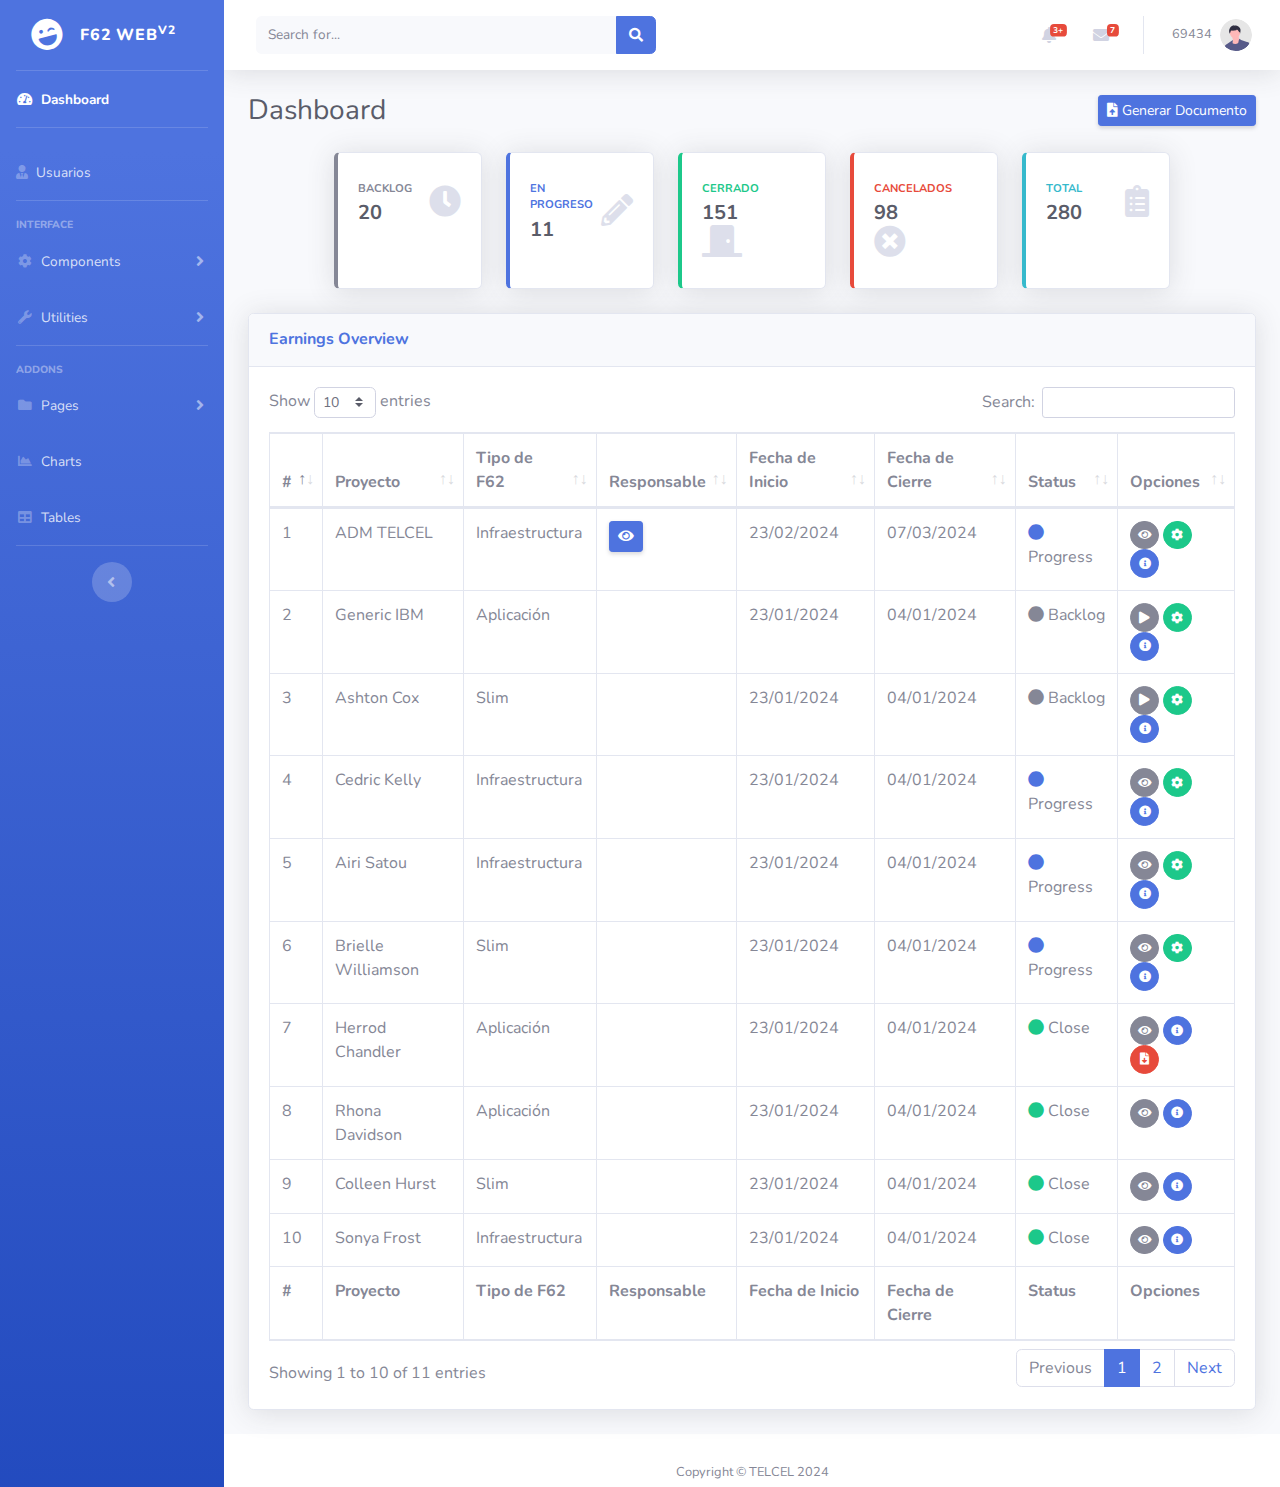
==== commit 106ad31d: "Insert Users" ====
--- a/index.html
+++ b/index.html
@@ -47,6 +47,15 @@
                 <a class="nav-link" href="index.html">
                     <i class="fas fa-fw fa-tachometer-alt"></i>
                     <span>Dashboard</span></a>
+            </li>
+
+            <!-- Divider -->
+            <hr class="sidebar-divider">
+            <!-- Nav Item - Dashboard -->
+            <li class="nav-item">
+                <a class="nav-link" href="Usuarios.html">
+                    <i class="fas fa-user-tie"></i>
+                    <span>Usuarios</span></a>
             </li>
 
             <!-- Divider -->
@@ -486,20 +495,7 @@
                                 <div
                                     class="card-header py-3 d-flex flex-row align-items-center justify-content-between">
                                     <h6 class="m-0 font-weight-bold text-primary">Earnings Overview</h6>
-                                    <div class="dropdown no-arrow">
-                                        <a class="dropdown-toggle" href="#" role="button" id="dropdownMenuLink"
-                                            data-toggle="dropdown" aria-haspopup="true" aria-expanded="false">
-                                            <i class="fas fa-ellipsis-v fa-sm fa-fw text-gray-400"></i>
-                                        </a>
-                                        <div class="dropdown-menu dropdown-menu-right shadow animated--fade-in"
-                                            aria-labelledby="dropdownMenuLink">
-                                            <div class="dropdown-header">Dropdown Header:</div>
-                                            <a class="dropdown-item" href="#">Action</a>
-                                            <a class="dropdown-item" href="#">Another action</a>
-                                            <div class="dropdown-divider"></div>
-                                            <a class="dropdown-item" href="#">Something else here</a>
-                                        </div>
-                                    </div>
+
                                 </div>
                                 <!-- Card Body -->
                                 <div class="card-body">
@@ -537,7 +533,10 @@
                                                     <td>1</td>
                                                     <td>ADM TELCEL</td>
                                                     <td>Infraestructura</td>
-                                                    <td>Jordan Carlos Muñoz Rueda</td>
+                                                    <td class=""><a href="#"
+                                                            class="d-none d-sm-inline-block btn btn-sm btn-primary shadow-sm"
+                                                            data-toggle="modal" data-target="#popGenerar">
+                                                            <i class="fas fa-eye"></i></a></td>
                                                     <td>23/02/2024</td>
                                                     <td>07/03/2024</td>
                                                     <td><i class="fas fa-circle text-primary"></i> Progress</td>
@@ -749,51 +748,6 @@
                                 </div>
                             </div>
                         </div>
-
-                        <!-- Pie Chart -->
-                        <!--<div class="col-xl-4 col-lg-5">
-                            <div class="card shadow mb-4">
-                                Card Header - Dropdown
-                                <div
-                                    class="card-header py-3 d-flex flex-row align-items-center justify-content-between">
-                                    <h6 class="m-0 font-weight-bold text-primary">Documentos</h6>
-                                    <div class="dropdown no-arrow">
-                                        <a class="dropdown-toggle" href="#" role="button" id="dropdownMenuLink"
-                                            data-toggle="dropdown" aria-haspopup="true" aria-expanded="false">
-                                            <i class="fas fa-ellipsis-v fa-sm fa-fw text-gray-400"></i>
-                                        </a>
-                                        <div class="dropdown-menu dropdown-menu-right shadow animated--fade-in"
-                                            aria-labelledby="dropdownMenuLink">
-                                            <div class="dropdown-header">Dropdown Header:</div>
-                                            <a class="dropdown-item" href="#">Action</a>
-                                            <a class="dropdown-item" href="#">Another action</a>
-                                            <div class="dropdown-divider"></div>
-                                            <a class="dropdown-item" href="#">Something else here</a>
-                                        </div>
-                                    </div>
-                                </div>
-                                 Card Body
-                                <div class="card-body">
-                                    <div class="chart-pie pt-4 pb-2">
-                                        <canvas id="myPieChart"></canvas>
-                                    </div>
-                                    <div class="mt-4 text-center small">
-                                        <span class="mr-2">
-                                            <i class="fas fa-circle text-secundary"></i> Backlog
-                                        </span>
-                                        <span class="mr-2">
-                                            <i class="fas fa-circle text-primary"></i> Progress
-                                        </span>
-                                        <span class="mr-2">
-                                            <i class="fas fa-circle text-success"></i> Close
-                                        </span>
-                                        <span class="mr-2">
-                                            <i class="fas fa-circle text-danger"></i> Cancel
-                                        </span>
-                                    </div>
-                                </div>
-                            </div>
-                        </div>-->
                     </div>
 
 
@@ -850,100 +804,43 @@
         <div class="modal-dialog modal-xl modal-dialog-centered">
             <div class="modal-content">
                 <div class="modal-header">
-
+                    <h5 class="modal-title font-weight-bold text-primary" id="staticBackdropLabel">
+                        NUEVO
+                        DOCUMENTO
+                    </h5>
                     <button type="button" class="close" data-dismiss="modal" aria-label="Close">
                         <span aria-hidden="true">&times;</span>
                     </button>
                 </div>
                 <form action="">
-                    <div class="modal-body row">
-
-                        <div class="col-lg-12 container-fluid" style="margin-top: 1%;">
-                            <h5 class="modal-title font-weight-bold text-primary" id="staticBackdropLabel">NUEVO
-                                DOCUMENTO
-                            </h5>
+                    <div class="modal-body">
+                        <nav>
+                            <div class="nav nav-tabs" id="nav-tab" role="tablist">
+                                <button class="nav-link active" id="nav-dates-tab" data-toggle="tab"
+                                    data-target="#nav-dates" type="button" role="tab" aria-controls="nav-dates"
+                                    aria-selected="true">Datos del documento</button>
+                                <button class="nav-link" id="nav-llenado-tab" data-toggle="tab"
+                                    data-target="#nav-llenado" type="button" role="tab" aria-controls="nav-llenado"
+                                    aria-selected="false">Llenado</button>
+                                <button class="nav-link" id="nav-revision-tab" data-toggle="tab"
+                                    data-target="#nav-revision" type="button" role="tab" aria-controls="nav-revision"
+                                    aria-selected="false">Revisión</button>
+                                <button class="nav-link" id="nav-firma-tab" data-toggle="tab"
+                                    data-target="#nav-firma" type="button" role="tab" aria-controls="nav-firma"
+                                    aria-selected="false">Firmante</button>
+                            </div>
+                        </nav>
+                        <div class="tab-content" id="nav-tabContent">
+                            <div class="tab-pane fade show active" id="nav-dates" role="tabpanel"
+                                aria-labelledby="nav-dates-tab">
+                            </div>
+                            <div class="tab-pane fade" id="nav-llenado" role="tabpanel"
+                                aria-labelledby="nav-llenado-tab"></div>
+                            <div class="tab-pane fade" id="nav-revision" role="tabpanel"
+                                aria-labelledby="nav-revision-tab">...</div>
+                            <div class="tab-pane fade" id="nav-firma" role="tabpanel"
+                                aria-labelledby="nav-firma-tab">...</div>
                         </div>
-                        <div class="container-fluid col-lg-6" style="margin-top: 3%; margin-bottom: 3%;">
-                            <div class="col-lg-12" style="padding-bottom: 4%;">
-                                <label for="">Nombre del Proyecto:</label>
-                                <div class="input-group flex-nowrap">
-                                    <div class="input-group-prepend">
-                                        <span class="input-group-text" id="addon-wrapping"><i
-                                                class="fab fa-amilia"></i></span>
-                                    </div>
-                                    <input type="text" class="form-control" placeholder="" aria-label=""
-                                        aria-describedby="addon-wrapping">
-                                </div>
-                            </div>
-                            <div class="col-lg-12" style="padding-bottom: 4%;">
-                                <label for="">Folio PE (Portafolio Empresarial):</label>
-                                <div class="input-group flex-nowrap">
-                                    <div class="input-group-prepend">
-                                        <span class="input-group-text" id="addon-wrapping"><i
-                                                class="fas fa-briefcase"></i></span>
-                                    </div>
-                                    <input type="text" class="form-control" placeholder="(Opcional)" aria-label=""
-                                        aria-describedby="addon-wrapping">
-                                </div>
-                            </div>
-                            <div class="col-lg-12">
-                                <label for="">Tipo de Documento:</label>
-                                <div class="input-group flex-nowrap">
-                                    <div class="input-group-prepend">
-                                        <span class="input-group-text" id="addon-wrapping"><i
-                                                class="fas fa-file-alt"></i></span>
-                                    </div>
-                                    <select class="custom-select" id="inputGroupSelect01">
-                                        <option selected disabled>Selecciona...</option>
-                                        <option value="1">F62 INFRAESTRUCTURA</option>
-                                        <option value="2">F62 APLICACIÓN</option>
-                                        <option value="3">F62 SLIM</option>
-                                    </select>
-                                </div>
-                            </div>
-                        </div>
-                        <div class="container-fluid col-lg-6" style="margin-top: 3%; margin-bottom: 3%;">
-                            <div class="col-lg-12" style="padding-bottom: 4%;">
-                                <label for="">Proveedor:</label>
-                                <div class="input-group flex-nowrap">
-                                    <div class="input-group-prepend">
-                                        <span class="input-group-text" id="addon-wrapping"><i
-                                                class="fas fa-user-tie"></i></span>
-                                    </div>
-                                    <select class="custom-select" id="inputGroupSelect01">
-                                        <option selected disabled>Selecciona...</option>
-                                        <option value="1">HUAWEI</option>
-                                        <option value="2">RED HAT</option>
-                                        <option value="3">MICROSOFT</option>
-                                    </select>
-                                </div>
-                            </div>
-                            <div class="col-lg-12" style="padding-bottom: 4%;">
-                                <label for="">Idioma:</label>
-                                <div class="input-group flex-nowrap">
-                                    <div class="input-group-prepend">
-                                        <span class="input-group-text" id="addon-wrapping"><i
-                                                class="fas fa-language"></i></span>
-                                    </div>
-                                    <select class="custom-select" id="inputGroupSelect01">
-                                        <option selected disabled>Selecciona...</option>
-                                        <option value="1">ESPAÑOL</option>
-                                        <option value="2">INGLES</option>
-                                    </select>
-                                </div>
-                            </div>
-                            <div class="col-lg-12">
-                                <label for="">Fecha aproximada de cierre:</label>
-                                <div class="input-group flex-nowrap">
-                                    <div class="input-group-prepend">
-                                        <span class="input-group-text" id="addon-wrapping"><i
-                                                class="fas fa-calendar-alt"></i></span>
-                                    </div>
-                                    <input class="form-control" type="date" id="fecha" name="fecha">
-                                </div>
-                            </div>
-                        </div>
-
                     </div>
                 </form>
                 <div class="modal-footer">
@@ -966,75 +863,61 @@
                     </button>
                 </div>
                 <div class="modal-body">
-                    <div class="container-fluid row">
-                        <div class="col-xl-2 col-md-6 list-group text-center">
-                            <a class="list-group-item list-group-item-action active collapsabled" data-toggle="collapse"
-                                data-target="#collapseExample" aria-expanded="false"
-                                aria-controls="collapseExample">LLENADO DE DOCUMENTO</a>
-                            <a class="list-group-item list-group-item-action" data-toggle="collapse"
-                                data-target="#collapseExample1" aria-expanded="false"
-                                aria-controls="collapseExample1">Item 2</a>
-                            <a class="list-group-item list-group-item-action" data-toggle="collapse"
-                                data-target="#collapseExample2" aria-expanded="false"
-                                aria-controls="collapseExample2">Item 3</a>
-                            <a class="list-group-item list-group-item-action" data-toggle="collapse"
-                                data-target="#collapseExample3" aria-expanded="false"
-                                aria-controls="collapseExample3">Item 4</a>
-                        </div>
-                        <div class="col-xl-10 col-md-6 container-fluid">
-                            <div class="collapse show" id="collapseExample">
-                                <div class="card card-body">
-                                    Some placeholder content for the collapse component. This panel is hidden by default
-                                    but revealed when the user activates the relevant trigger.
-                                </div>
-                            </div>
-                            <div class="collapse" id="collapseExample1">
-                                <div class="card card-body">
-                                    Some placeholder content for the collapse component. This panel is hidden by default
-                                    but revealed when the user activates the relevant trigger.
-                                </div>
-                            </div>
-                            <div class="collapse" id="collapseExample2">
-                                <div class="card card-body">
-                                    Some placeholder content for the collapse component. This panel is hidden by default
-                                    but revealed when the user activates the relevant trigger.
-                                </div>
-                            </div>
-                            <div class="collapse" id="collapseExample3">
-                                <div class="card card-body">
-                                    Some placeholder content for the collapse component. This panel is hidden by default
-                                    but revealed when the user activates the relevant trigger.
-                                </div>
-                            </div>
+                    <div class="container-fluid">
+                        <nav>
+                            <div class="nav nav-tabs" id="nav-tab" role="tablist">
+                                <button class="nav-link active" id="nav-home-tab" data-toggle="tab"
+                                    data-target="#nav-home" type="button" role="tab" aria-controls="nav-home"
+                                    aria-selected="true">Configuración</button>
+                                <button class="nav-link" id="nav-profile-tab" data-toggle="tab"
+                                    data-target="#nav-profile" type="button" role="tab" aria-controls="nav-profile"
+                                    aria-selected="false">Editar información</button>
+                                <button class="nav-link" id="nav-contact-tab" data-toggle="tab"
+                                    data-target="#nav-contact" type="button" role="tab" aria-controls="nav-contact"
+                                    aria-selected="false">Cancelar</button>
+                            </div>
+                        </nav>
+                        <div class="tab-content" id="nav-tabContent">
+                            <div class="tab-pane fade show active" id="nav-home" role="tabpanel"
+                                aria-labelledby="nav-home-tab">
+
+                            </div>
+                            <div class="tab-pane fade" id="nav-profile" role="tabpanel"
+                                aria-labelledby="nav-profile-tab">...</div>
+                            <div class="tab-pane fade" id="nav-contact" role="tabpanel"
+                                aria-labelledby="nav-contact-tab">...</div>
                         </div>
                     </div>
-                    <div class="modal-footer">
-                        <button type="button" class="btn btn-secondary" data-dismiss="modal">Close</button>
-                        <button type="button" class="btn btn-primary">Understood</button>
-                    </div>
+
+                </div>
+
+                <div class="modal-footer">
+                    <button type="button" class="btn btn-secondary" data-dismiss="modal">Close</button>
+                    <button type="button" class="btn btn-primary">Understood</button>
                 </div>
             </div>
         </div>
-
-        <!-- Bootstrap core JavaScript-->
-        <script src="vendor/jquery/jquery.min.js"></script>
-        <script src="vendor/bootstrap/js/bootstrap.bundle.min.js"></script>
-
-        <!-- Core plugin JavaScript-->
-        <script src="vendor/jquery-easing/jquery.easing.min.js"></script>
-        <script src="vendor/datatables/jquery.dataTables.min.js"></script>
-        <script src="vendor/datatables/dataTables.bootstrap4.min.js"></script>
-
-        <!-- Custom scripts for all pages-->
-        <script src="js/sb-admin-2.min.js"></script>
-
-        <!-- Page level plugins -->
-        <script src="vendor/chart.js/Chart.min.js"></script>
-
-        <!-- Page level custom scripts -->
-        <script src="js/demo/chart-area-demo.js"></script>
-        <script src="js/demo/chart-pie-demo.js"></script>
-        <script src="js/demo/datatables-demo.js"></script>
+    </div>
+
+    <!-- Bootstrap core JavaScript-->
+    <script src="vendor/jquery/jquery.min.js"></script>
+    <script src="vendor/bootstrap/js/bootstrap.bundle.js"></script>
+    <!-- Core plugin JavaScript-->
+    <script src="vendor/jquery-easing/jquery.easing.min.js"></script>
+    <script src="vendor/datatables/jquery.dataTables.min.js"></script>
+    <script src="vendor/datatables/dataTables.bootstrap4.min.js"></script>
+
+    <!-- Custom scripts for all pages-->
+    <script src="js/sb-admin-2.min.js"></script>
+
+    <!-- Page level plugins -->
+    <script src="vendor/chart.js/Chart.min.js"></script>
+
+    <!-- Page level custom scripts -->
+    <script src="js/demo/chart-area-demo.js"></script>
+    <script src="js/demo/chart-pie-demo.js"></script>
+    <script src="js/demo/datatables-demo.js"></script>
+    <script src="js/extraccion.js"></script>
 </body>
 
 </html>--- a/css/sb-admin-2.min.css
+++ b/css/sb-admin-2.min.css
@@ -3795,7 +3795,7 @@
 }
 
 .custom-file-input:lang(en) ~ .custom-file-label::after {
-  content: "Browse";
+  content: "Archivo";
 }
 
 .custom-file-input ~ .custom-file-label[data-browse]::after {
